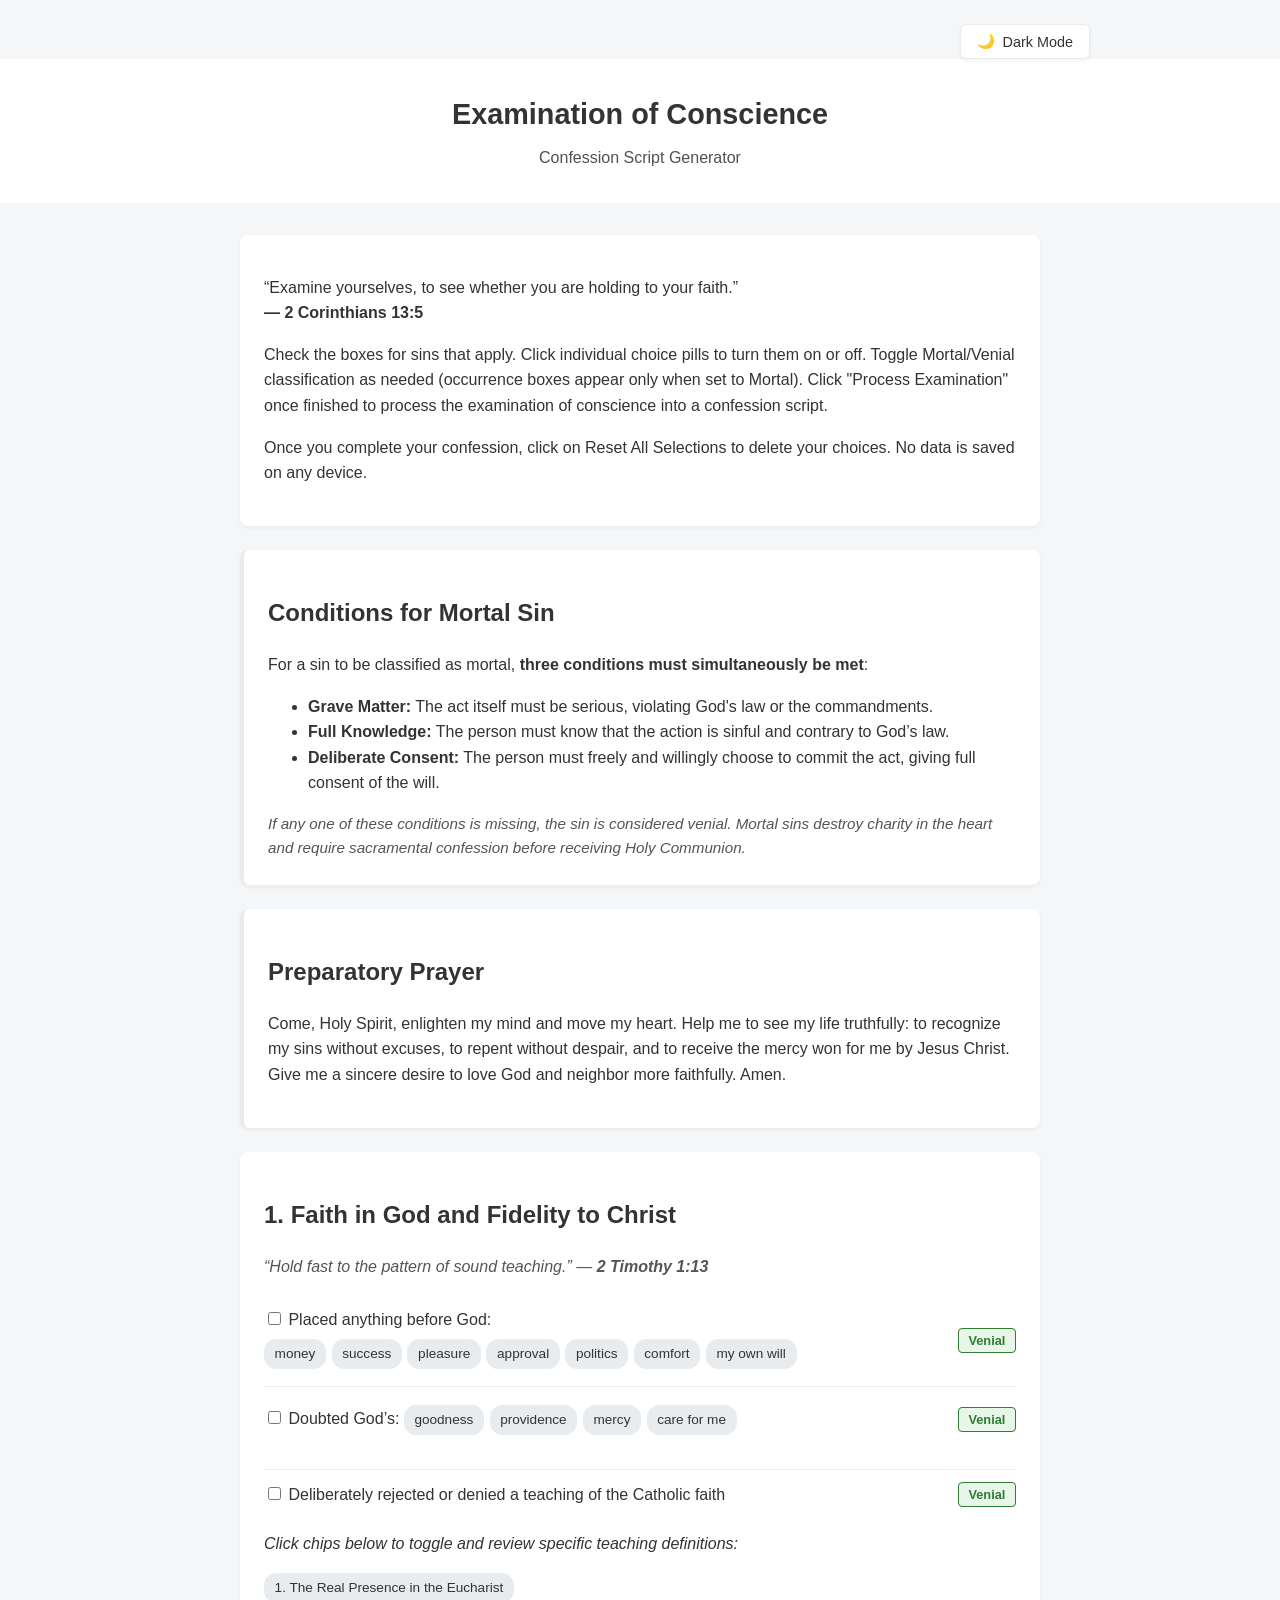
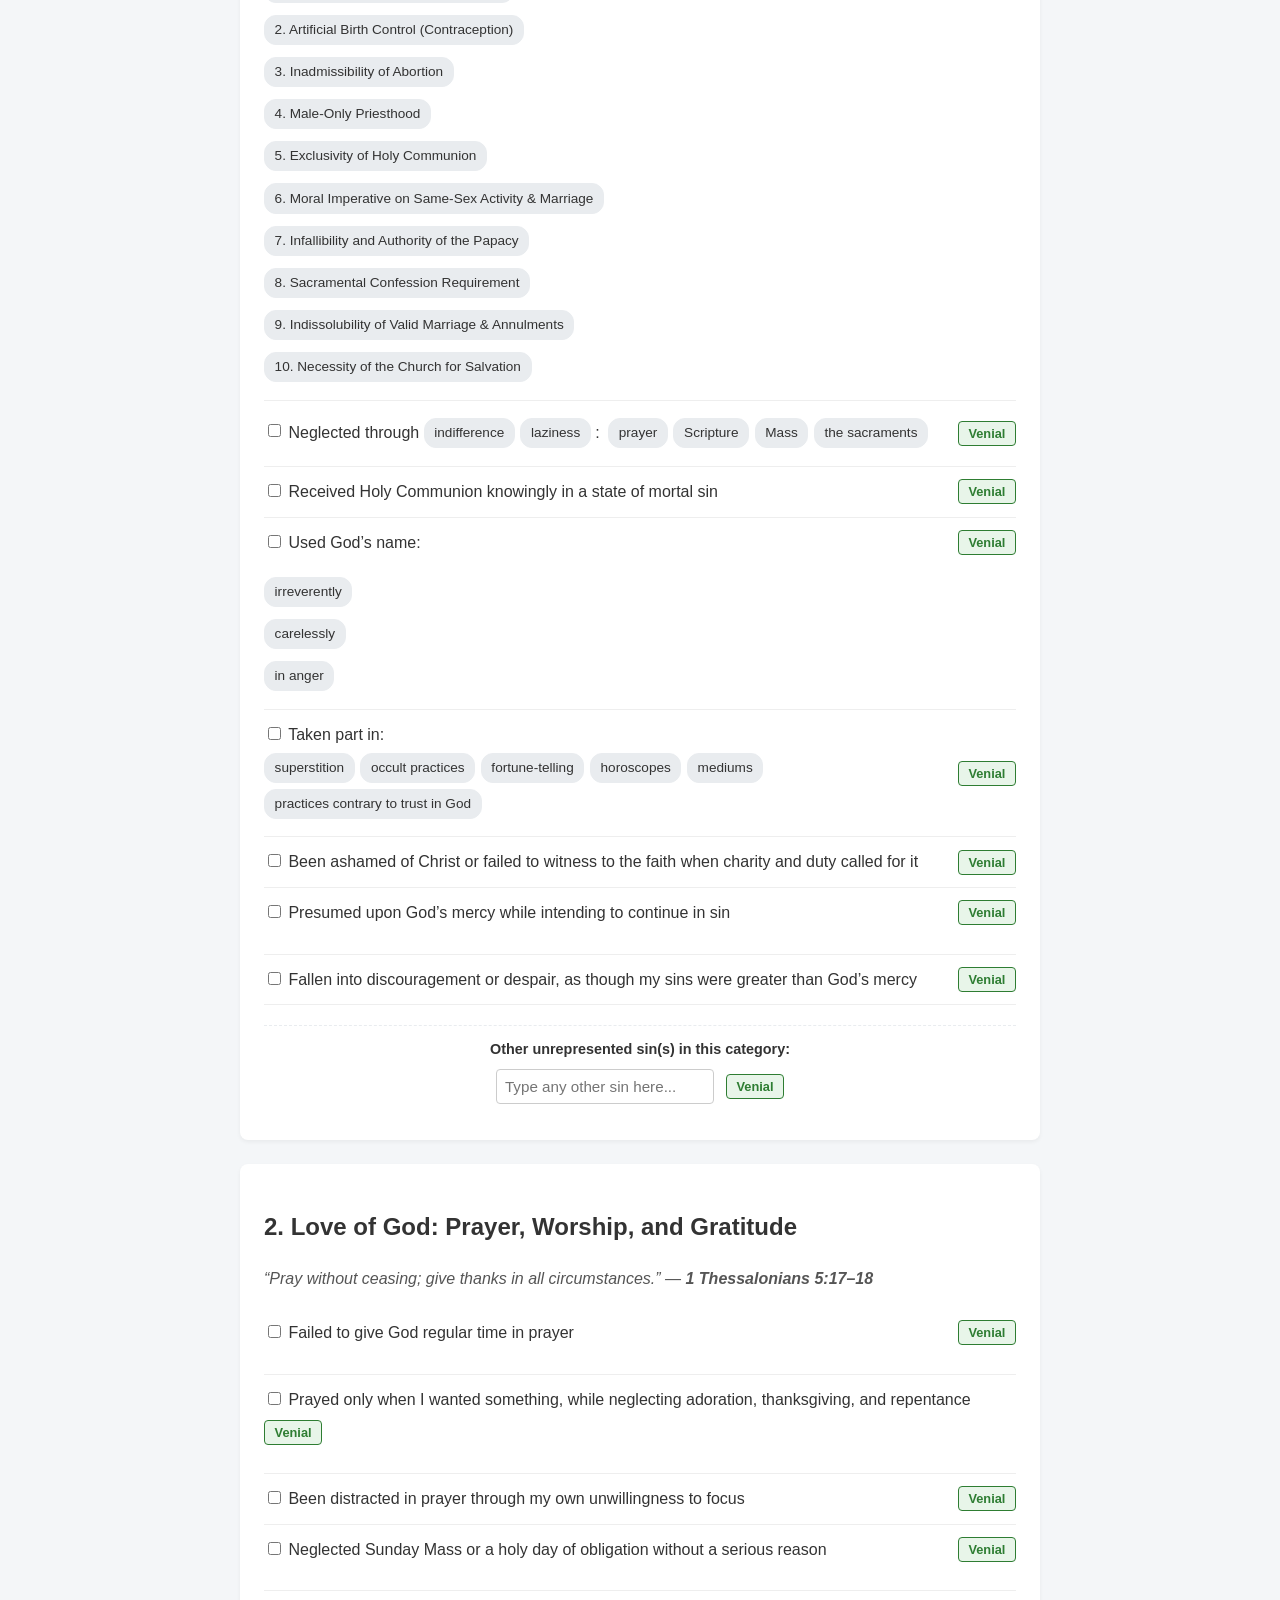
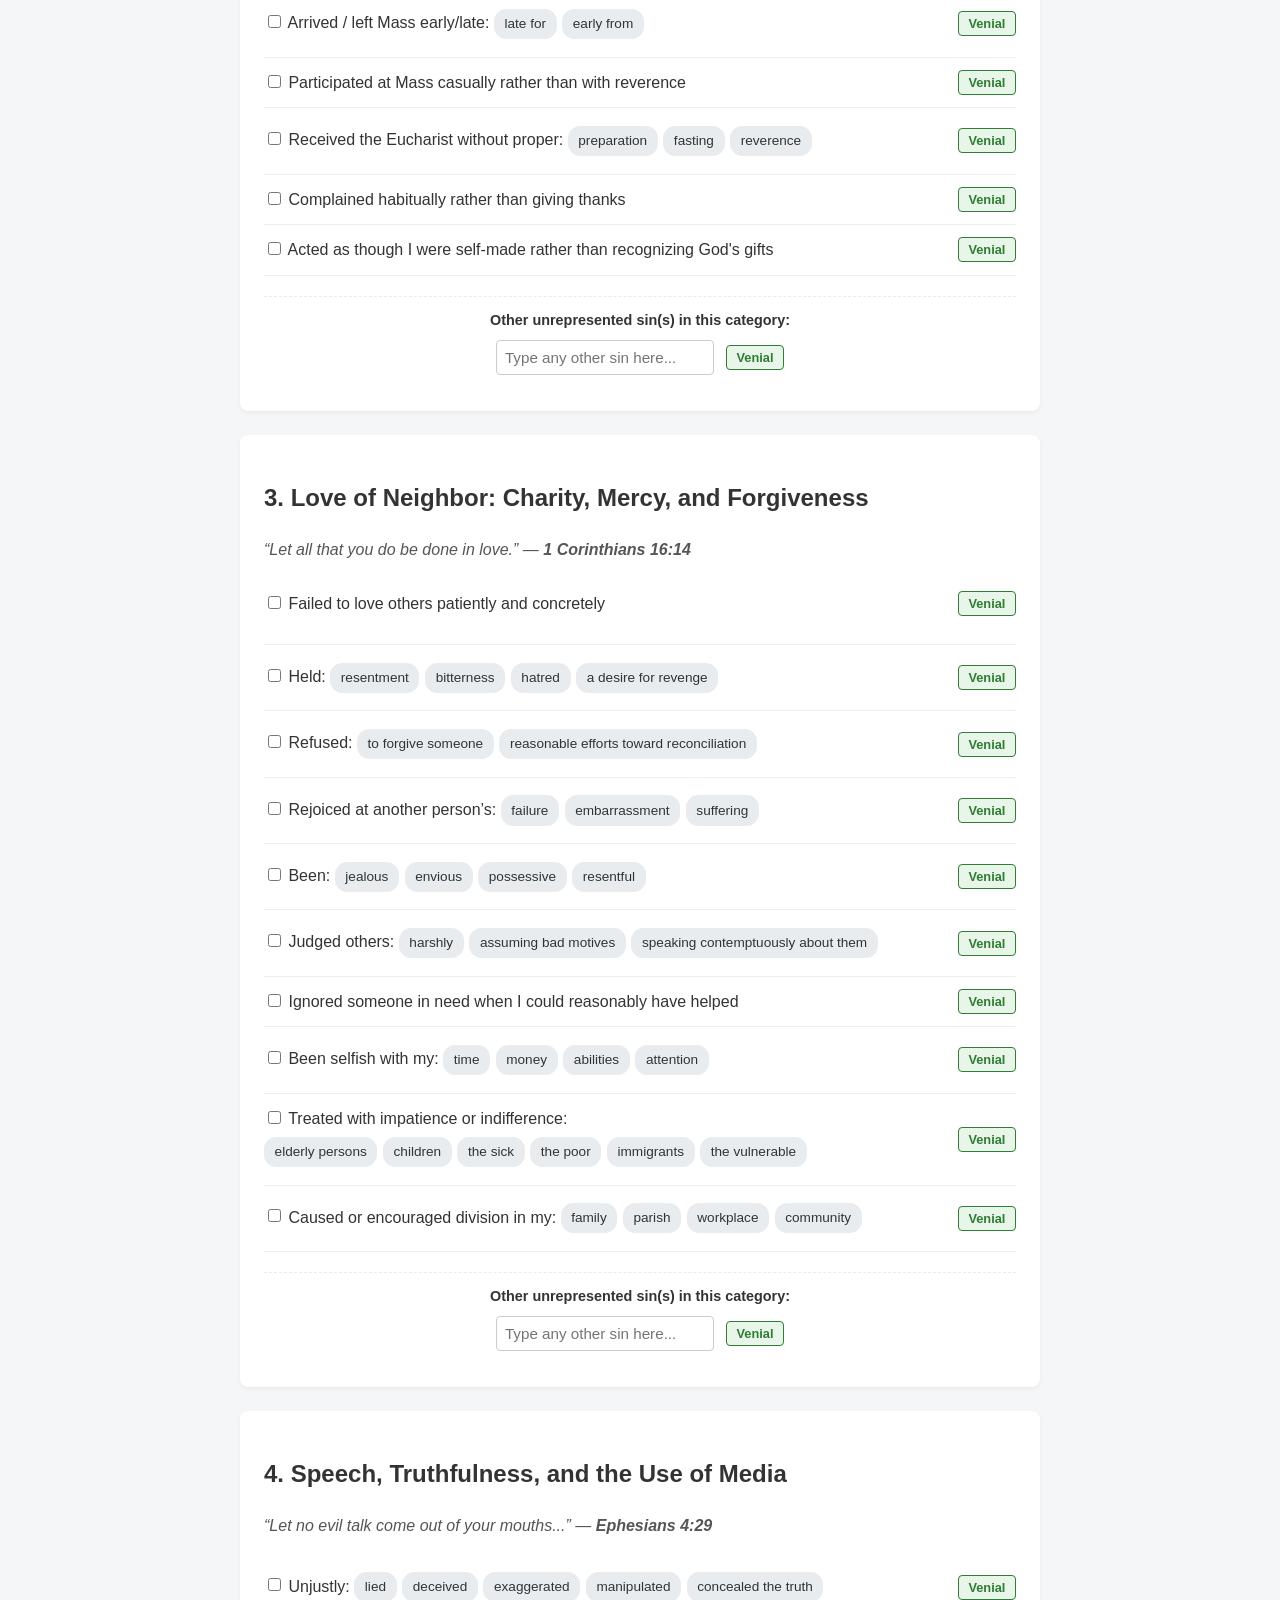
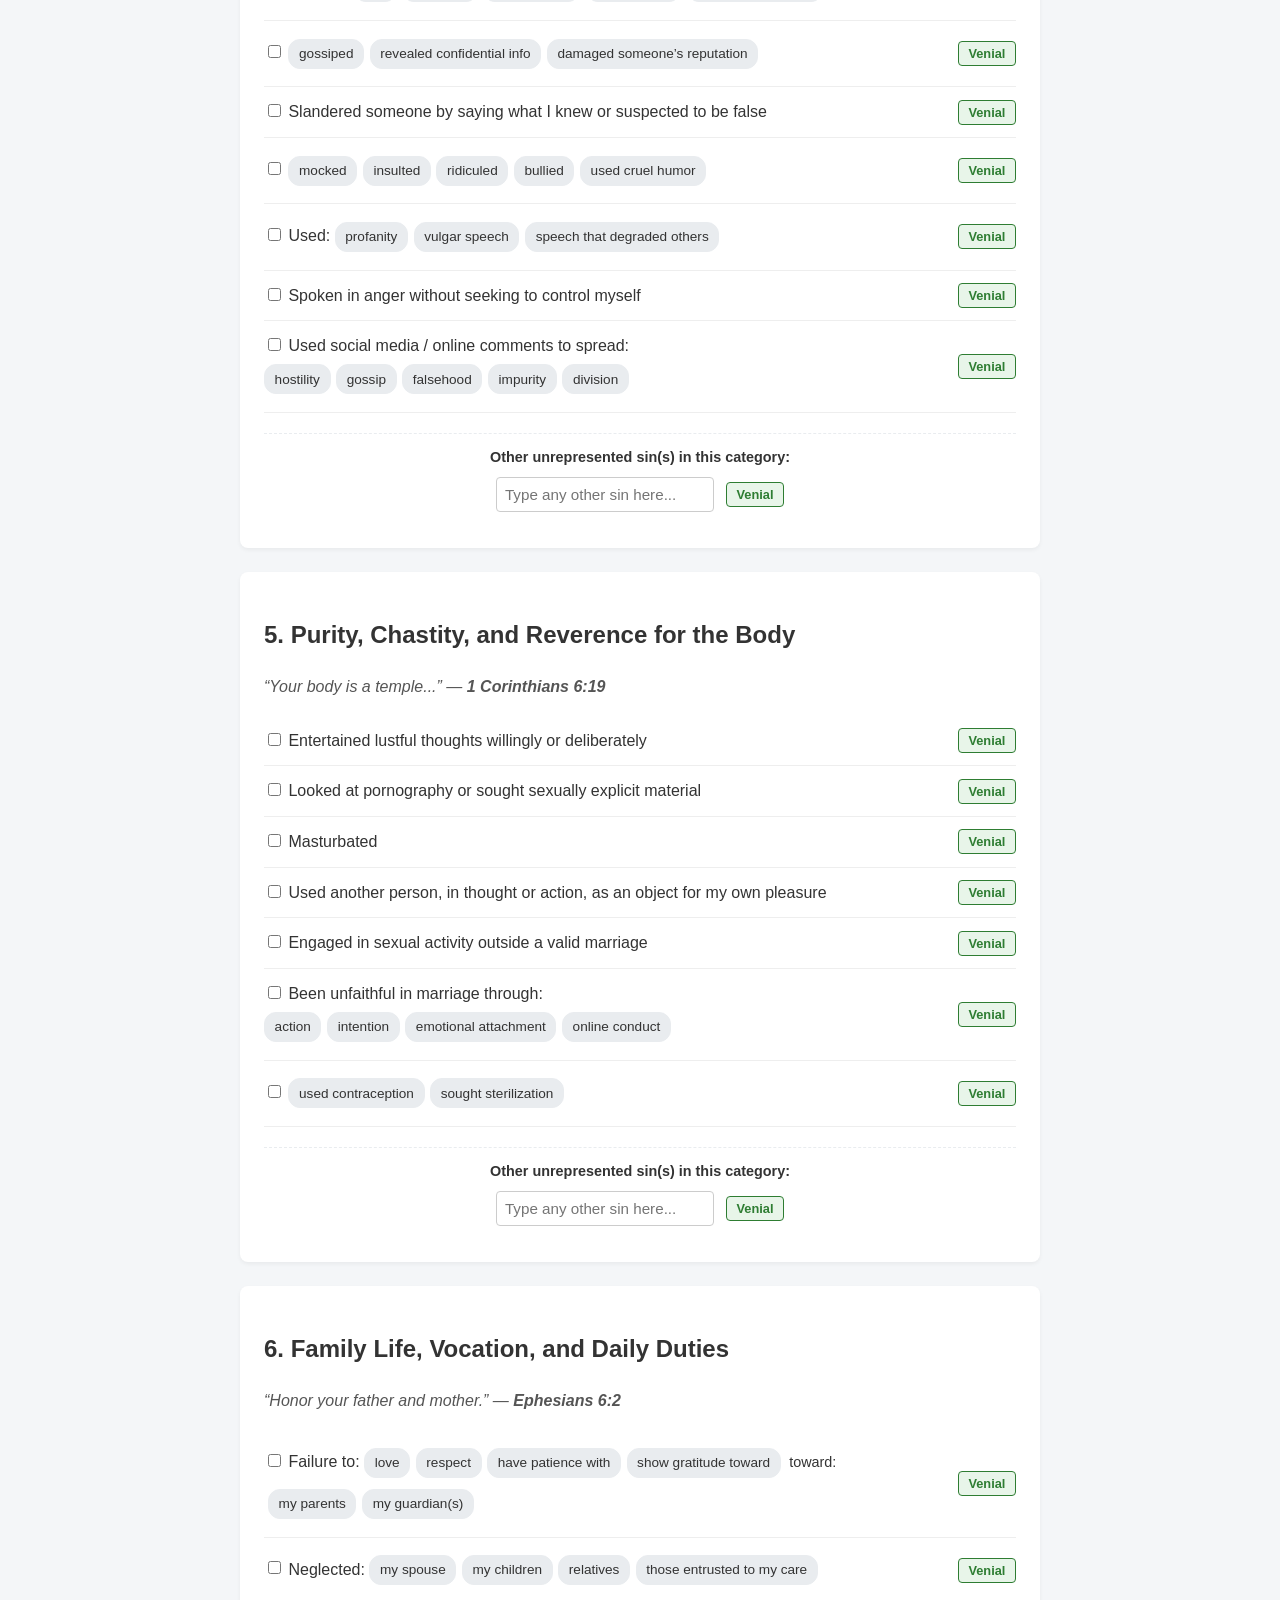
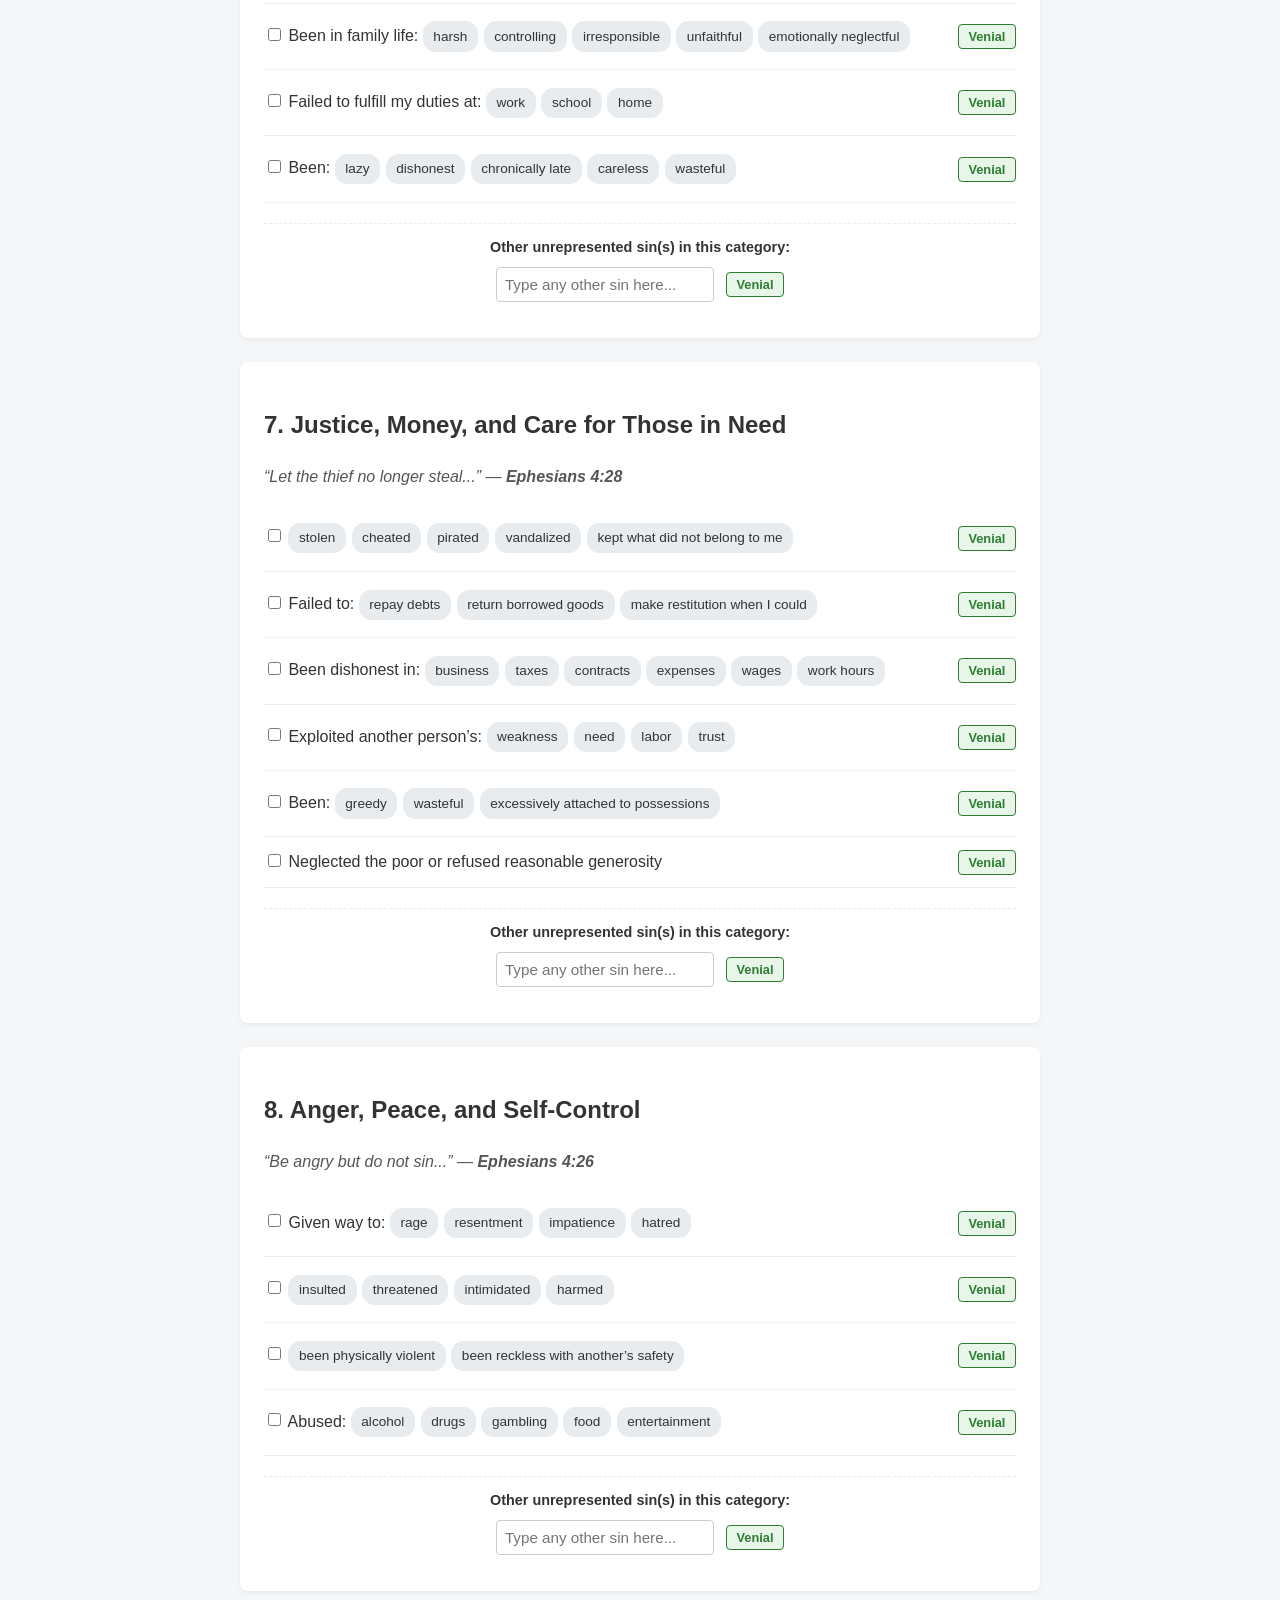
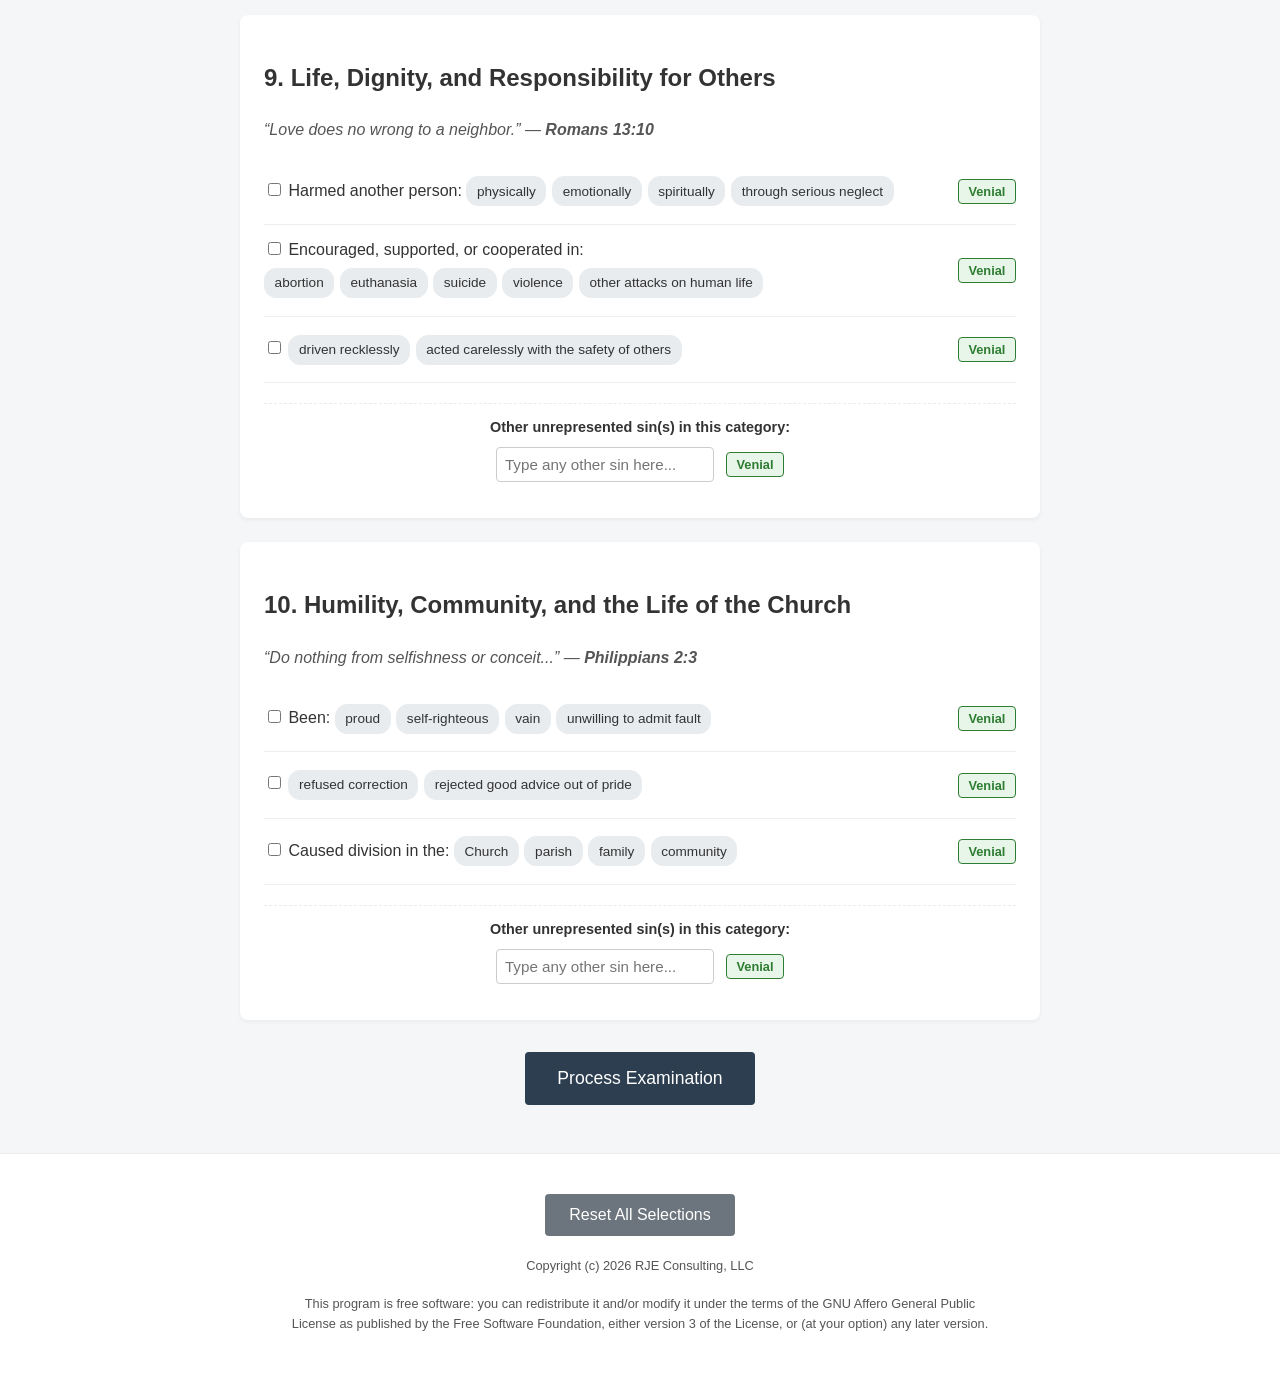
==== index.html @ 4420df76 "Add files via upload" ====
<!DOCTYPE html>
<html lang="en">
<head>
    <meta charset="UTF-8">
    <meta name="viewport" content="width=device-width, initial-scale=1.0">
    <title>Examination of Conscience & Confession Script</title>
    <link rel="stylesheet" href="styles.css">
    <link rel="manifest" href="manifest.json">
    <meta name="theme-color" content="#2c3e50">
    <link rel="apple-touch-icon" href="icon-192.png">
    <style>
        :root {
            --bg-color: #f4f6f8;
            --card-bg: #ffffff;
            --text-color: #333333;
            --text-muted: #555555;
            --border-color: #e9ecef;
            --accent-color: #2c3e50;
            --header-bg: #ffffff;
            --input-bg: #ffffff;
            --input-border: #ccc;
            --footer-bg: #f8f9fa;
            --chip-bg: #e9ecef;
            --chip-text: #333333;
            --chip-hover-bg: #dee2e6;
            --accordion-dark-bg: #1e2631; /* Lightened shade of gray for dark mode accordions */
            --accordion-dark-text: #cbd5e1; /* Lighter gray letters for dark mode accordions */
        }

        [data-theme="dark"] {
            --bg-color: #121820;
            --card-bg: #1e2631;
            --text-color: #e2e8f0;
            --text-muted: #94a3b8;
            --border-color: #2a3441;
            --accent-color: #3b82f6;
            --header-bg: #1e2631;
            --input-bg: #273140;
            --input-border: #475569;
            --footer-bg: #1e2631;
            --chip-bg: #2d3748;
            --chip-text: #cbd5e1;
            --chip-hover-bg: #374151;
            --accordion-dark-bg: #283342; /* Slightly brighter shade of gray in dark mode */
            --accordion-dark-text: #e2e8f0; /* Lighter gray letters */
        }

        body {
            background-color: var(--bg-color);
            color: var(--text-color);
            transition: background-color 0.3s ease, color 0.3s ease;
        }

        header, .intro-box, .prayer-box, .examination-section, #script-container, footer {
            background-color: var(--card-bg) !important;
            color: var(--text-color) !important;
            border-color: var(--border-color) !important;
            transition: background-color 0.3s ease, color 0.3s ease, border-color 0.3s ease;
        }

        /* Dark mode styling override for all accordion expand boxes */
        [data-theme="dark"] .teaching-expand-box {
            background-color: var(--accordion-dark-bg) !important;
            color: var(--accordion-dark-text) !important;
            border-color: var(--border-color);
        }

        /* Default styling for expand boxes in light mode */
        .teaching-expand-box {
            background-color: #f8f9fa;
            padding: 0.75rem;
            border-radius: 6px;
            border: 1px solid var(--border-color);
        }

        /* Choice Pills / Chips Theming */
        .choice-pill {
            background-color: var(--chip-bg) !important;
            color: var(--chip-text) !important;
            border: 1px solid var(--border-color);
            transition: background-color 0.2s ease, color 0.2s ease;
        }

        .choice-pill:hover {
            background-color: var(--chip-hover-bg) !important;
        }

        /* Top Bar Container for Header and Dark Mode Toggle */
        .top-bar {
            display: flex;
            justify-content: space-between;
            align-items: center;
            max-width: 900px;
            margin: 1.5rem auto 0 auto;
            padding: 0 1rem;
        }

        .theme-toggle-btn {
            background: var(--card-bg);
            border: 1px solid var(--border-color);
            color: var(--text-color);
            padding: 0.5rem 1rem;
            border-radius: 6px;
            cursor: pointer;
            font-size: 0.9rem;
            font-weight: 500;
            display: flex;
            align-items: center;
            gap: 0.5rem;
            box-shadow: 0 2px 4px rgba(0,0,0,0.05);
            transition: background-color 0.2s ease, border-color 0.2s ease;
        }

        .theme-toggle-btn:hover {
            opacity: 0.85;
        }

        /* CSS to stack the teaching pill wrappers vertically */
        .expanded-teachings-container .sub-choices {
            display: flex;
            flex-direction: column;
            gap: 0.75rem;
        }
        .teaching-pill-wrapper {
            display: block;
            width: 100%;
        }
        .pill-action-row {
            display: flex;
            flex-direction: column;
            align-items: flex-start;
            gap: 0.25rem;
        }
        /* Custom Free-Form Input Section Style */
        .custom-sin-group {
            margin-top: 1.25rem;
            padding-top: 0.75rem;
            border-top: 1px dashed var(--border-color);
            display: flex;
            flex-direction: column;
            gap: 0.5rem;
        }
        .custom-sin-group label {
            font-size: 0.9rem;
            font-weight: bold;
            color: var(--text-color);
        }
        .custom-sin-input-row {
            display: flex;
            align-items: center;
            gap: 0.75rem;
            flex-wrap: wrap;
        }
        .custom-sin-input, .occ-input {
            background-color: var(--input-bg);
            color: var(--text-color);
            border: 1px solid var(--input-border);
            flex: 1;
            min-width: 200px;
            padding: 0.5rem;
            border-radius: 4px;
            font-size: 0.95rem;
        }
        /* Footer styling for copyright text */
        footer {
            text-align: center;
            padding: 2.5rem 1rem;
            display: flex;
            flex-direction: column;
            align-items: center;
            gap: 1.25rem;
            background-color: var(--footer-bg);
            border-top: 1px solid var(--border-color);
            margin-top: 3rem;
        }
        .copyright-text {
            font-size: 0.8rem;
            color: var(--text-muted);
            margin: 0;
            max-width: 700px;
            line-height: 1.5;
            text-align: center;
            white-space: pre-line;
        }
        
        /* Overrides for text readability in dark mode */
        p, li, label, h1, h2, h3 {
            color: inherit;
        }
    </style>
</head>
<body>
    <div class="top-bar">
        <div></div>
        <button id="theme-toggle" class="theme-toggle-btn" aria-label="Toggle Dark Mode">
            <span id="theme-icon">🌙</span> <span id="theme-text">Dark Mode</span>
        </button>
    </div>

    <header>
        <h1>Examination of Conscience</h1>
        <p class="subtitle">Confession Script Generator</p>
    </header>

    <main>
        <section class="intro-box">
            <p>“Examine yourselves, to see whether you are holding to your faith.”<br><strong>— 2 Corinthians 13:5</strong></p>
            <p>Check the boxes for sins that apply. Click individual choice pills to turn them on or off. Toggle Mortal/Venial classification as needed (occurrence boxes appear only when set to Mortal). Click "Process Examination" once finished to process the examination of conscience into a confession script.</p>
            <p style="margin-top: 1rem;">Once you complete your confession, click on Reset All Selections to delete your choices. No data is saved on any device.</p>
        </section>

        <!-- Conditions for Mortal Sin Section -->
        <section class="prayer-box" style="border-left-color: #c62828;">
            <h2>Conditions for Mortal Sin</h2>
            <p>For a sin to be classified as mortal, <strong>three conditions must simultaneously be met</strong>:</p>
            <ul>
                <li><strong>Grave Matter:</strong> The act itself must be serious, violating God's law or the commandments.</li>
                <li><strong>Full Knowledge:</strong> The person must know that the action is sinful and contrary to God’s law.</li>
                <li><strong>Deliberate Consent:</strong> The person must freely and willingly choose to commit the act, giving full consent of the will.</li>
            </ul>
            <p style="margin-bottom: 0; font-size: 0.95rem; color: var(--text-muted);"><em>If any one of these conditions is missing, the sin is considered venial. Mortal sins destroy charity in the heart and require sacramental confession before receiving Holy Communion.</em></p>
        </section>

        <section class="prayer-box">
            <h2>Preparatory Prayer</h2>
            <p>Come, Holy Spirit, enlighten my mind and move my heart. Help me to see my life truthfully: to recognize my sins without excuses, to repent without despair, and to receive the mercy won for me by Jesus Christ. Give me a sincere desire to love God and neighbor more faithfully. Amen.</p>
        </section>

        <form id="confession-form">
            <!-- 1. Faith in God and Fidelity to Christ -->
            <article class="examination-section">
                <h2>1. Faith in God and Fidelity to Christ</h2>
                <p class="scripture"><em>“Hold fast to the pattern of sound teaching.”</em> — <strong>2 Timothy 1:13</strong></p>
                
                <div class="sin-item-row venial-item" data-default-type="venial">
                    <label><input type="checkbox" name="sin"> Placed anything before God: 
                        <span class="sub-choices" data-base="placed {choice} before God" data-venial-base="I placed {choice} before God">
                            <span class="choice-pill" data-value="money">money</span>
                            <span class="choice-pill" data-value="success">success</span>
                            <span class="choice-pill" data-value="pleasure">pleasure</span>
                            <span class="choice-pill" data-value="approval">approval</span>
                            <span class="choice-pill" data-value="politics">politics</span>
                            <span class="choice-pill" data-value="comfort">comfort</span>
                            <span class="choice-pill" data-value="my own will">my own will</span>
                        </span>
                    </label>
                    <button type="button" class="type-toggle-btn venial">Venial</button>
                    <div class="occ-container">Occasions: <input type="number" min="1" value="1" class="occ-input"></div>
                </div>

                <div class="sin-item-row venial-item expansive-row" data-default-type="venial">
                    <div class="main-question-block">
                        <label><input type="checkbox" name="sin"> Doubted God’s: 
                            <span class="sub-choices" data-base="doubted God’s {choice}" data-venial-base="I doubted God's {choice}">
                                <span class="choice-pill" data-value="goodness">goodness</span>
                                <span class="choice-pill" data-value="providence">providence</span>
                                <span class="choice-pill" data-value="mercy">mercy</span>
                                <span class="choice-pill" data-value="care for me">care for me</span>
                            </span>
                        </label>
                    </div>
                    <button type="button" class="type-toggle-btn venial">Venial</button>
                    <div class="occ-container">Occasions: <input type="number" min="1" value="1" class="occ-input"></div>
                    
                    <div class="expanded-teachings-container" style="margin-top: 0.5rem; width: 100%;">
                        <div class="teaching-pill-wrapper" id="doubt-accordion">
                            <div class="teaching-expand-box" style="display: none; margin-top: 0.25rem;">
                                <p style="margin: 0; font-size: 0.9rem; line-height: 1.5;">
                                    When persistent doubt takes root regarding God's fundamental goodness, providence, mercy, and care, it triggers profound spiritual, emotional, and relational shifts. Individuals often experience spiritual isolation as hesitation replaces intimacy in prayer, while a loss of trust in divine provision forces an exhausting reliance on self-control, leading to chronic stress and burnout. Furthermore, doubting God's care during hardships can transform pain into bitterness and resentment, just as questioning His mercy traps people in cycles of shame and despair by stripping away hope and resilience. Ultimately, while wrestling with these questions is a deeply human experience, letting skepticism sever one's relationship with the divine dampens emotional well-being and distorts one's perspective on life's challenges.
                                </p>
                            </div>
                        </div>
                    </div>
                </div>

                <!-- Expanded Teaching Section for Catholic Faith Denials -->
                <div class="sin-item-row venial-item expansive-row" data-default-type="venial">
                    <div class="main-question-block">
                        <label><input type="checkbox" name="sin" data-statement="deliberately rejected or denied a teaching of the Catholic faith" data-venial-statement="I deliberately rejected or denied a teaching of the Catholic faith"> Deliberately rejected or denied a teaching of the Catholic faith</label>
                    </div>
                    <button type="button" class="type-toggle-btn venial">Venial</button>
                    <div class="occ-container">Occasions: <input type="number" min="1" value="1" class="occ-input"></div>
                    
                    <div class="expanded-teachings-container">
                        <p class="expand-prompt-text"><em>Click chips below to toggle and review specific teaching definitions:</em></p>
                        <div class="sub-choices" data-base="deliberately rejected or denied the teaching regarding {choice}" data-venial-base="I deliberately rejected or denied the teaching regarding {choice}">
                            
                            <div class="teaching-pill-wrapper">
                                <div class="pill-action-row">
                                    <span class="choice-pill" data-value="the Real Presence in the Eucharist">1. The Real Presence in the Eucharist</span>
                                </div>
                                <div class="teaching-expand-box">
                                    <p><strong>The Teaching:</strong> The bread and wine consecrated at Mass truly and substantially become the actual Body, Blood, Soul, and Divinity of Jesus Christ (Transubstantiation), rather than remaining merely symbolic representations.</p>
                                </div>
                            </div>

                            <div class="teaching-pill-wrapper">
                                <div class="pill-action-row">
                                    <span class="choice-pill" data-value="artificial birth control">2. Artificial Birth Control (Contraception)</span>
                                </div>
                                <div class="teaching-expand-box">
                                    <p><strong>The Teaching:</strong> As affirmed in <em>Humanae Vitae</em>, every marital act must remain open to the transmission of life, and the intentional use of artificial contraceptives is intrinsically disordered.</p>
                                </div>
                            </div>

                            <div class="teaching-pill-wrapper">
                                <div class="pill-action-row">
                                    <span class="choice-pill" data-value="the moral inadmissibility of abortion">3. Inadmissibility of Abortion</span>
                                </div>
                                <div class="teaching-expand-box">
                                    <p><strong>The Teaching:</strong> Human life must be respected and protected absolutely from the moment of conception. Direct abortion is a grave moral evil, and formal cooperation incurs automatic excommunication.</p>
                                </div>
                            </div>

                            <div class="teaching-pill-wrapper">
                                <div class="pill-action-row">
                                    <span class="choice-pill" data-value="the male-only priesthood">4. Male-Only Priesthood</span>
                                </div>
                                <div class="teaching-expand-box">
                                    <p><strong>The Teaching:</strong> By divine constitution, the sacrament of Holy Orders can only be validly conferred upon baptized males, as affirmed definitively by Pope John Paul II in <em>Ordinatio Sacerdotalis</em>.</p>
                                </div>
                            </div>

                            <div class="teaching-pill-wrapper">
                                <div class="pill-action-row">
                                    <span class="choice-pill" data-value="the exclusivity of Holy Communion">5. Exclusivity of Holy Communion</span>
                                </div>
                                <div class="teaching-expand-box">
                                    <p><strong>The Teaching:</strong> Receiving the Eucharist is a sign of full communion in faith, morals, and church discipline. Therefore, non-Catholics, Catholics in irregular unions, and those conscious of unconfessed mortal sin may not receive.</p>
                                </div>
                            </div>

                            <div class="teaching-pill-wrapper">
                                <div class="pill-action-row">
                                    <span class="choice-pill" data-value="teachings on same-sex sexual activity and marriage">6. Moral Imperative on Same-Sex Activity & Marriage</span>
                                </div>
                                <div class="teaching-expand-box">
                                    <p><strong>The Teaching:</strong> Homosexual inclinations are not inherently sinful, but homosexual acts are intrinsically disordered, and marriage can only be validly contracted between one man and one woman.</p>
                                </div>
                            </div>

                            <div class="teaching-pill-wrapper">
                                <div class="pill-action-row">
                                    <span class="choice-pill" data-value="papal infallibility and authority">7. Infallibility and Authority of the Papacy</span>
                                </div>
                                <div class="teaching-expand-box">
                                    <p><strong>The Teaching:</strong> The Pope, when speaking <em>ex cathedra</em> on matters of faith and morals, possesses the charism of infallibility, and Catholics owe religious submission of intellect and will to the ordinary magisterium.</p>
                                </div>
                            </div>

                            <div class="teaching-pill-wrapper">
                                <div class="pill-action-row">
                                    <span class="choice-pill" data-value="the requirement of sacramental confession">8. Sacramental Confession Requirement</span>
                                </div>
                                <div class="teaching-expand-box">
                                    <p><strong>The Teaching:</strong> Mortal sins must be confessed to a priest in the Sacrament of Reconciliation before receiving the Eucharist, as Christ gave the Apostles the specific authority to forgive and retain sins.</p>
                                </div>
                            </div>

                            <div class="teaching-pill-wrapper">
                                <div class="pill-action-row">
                                    <span class="choice-pill" data-value="the indissolubility of valid marriage">9. Indissolubility of Valid Marriage & Annulments</span>
                                </div>
                                <div class="teaching-expand-box">
                                    <p><strong>The Teaching:</strong> A valid, consummated sacramental marriage cannot be dissolved by any human power or for any reason other than death. Divorce separates civil status, but does not end the spiritual bond.</p>
                                </div>
                            </div>

                            <div class="teaching-pill-wrapper">
                                <div class="pill-action-row">
                                    <span class="choice-pill" data-value="the necessity of the Church for salvation">10. Necessity of the Church for Salvation</span>
                                </div>
                                <div class="teaching-expand-box">
                                    <p><strong>The Teaching:</strong> While God can save those outside visible boundaries through invincible ignorance, the Catholic Church is the ordinary instrument of salvation established by Christ ("Outside the Church there is no salvation").</p>
                                </div>
                            </div>

                        </div>
                    </div>
                </div>

                <div class="sin-item-row venial-item" data-default-type="venial" id="neglected-row">
                    <label><input type="checkbox" name="sin" id="neglected-checkbox"> Neglected through 
                        <span class="sub-choices" id="neglected-choices">
                            <span class="choice-pill neglected-pill" data-value="indifference">indifference</span>
                            <span class="choice-pill neglected-pill" data-value="laziness">laziness</span>
                        </span>
                        <span>:</span>
                        <span class="sub-choices" id="neglected-targets-choices" style="margin-left: 0.25rem;">
                            <span class="choice-pill" data-value="prayer">prayer</span>
                            <span class="choice-pill" data-value="Scripture">Scripture</span>
                            <span class="choice-pill" data-value="Mass">Mass</span>
                            <span class="choice-pill" data-value="the sacraments">the sacraments</span>
                        </span>
                    </label>
                    <button type="button" class="type-toggle-btn venial">Venial</button>
                    <div class="occ-container">Occasions: <input type="number" min="1" value="1" class="occ-input"></div>
                </div>

                <div class="sin-item-row venial-item" data-default-type="venial">
                    <label><input type="checkbox" name="sin" data-statement="received Holy Communion knowingly in a state of mortal sin" data-venial-statement="I received Holy Communion knowingly in a state of mortal sin"> Received Holy Communion knowingly in a state of mortal sin</label>
                    <button type="button" class="type-toggle-btn venial">Venial</button>
                    <div class="occ-container">Occasions: <input type="number" min="1" value="1" class="occ-input"></div>
                </div>

                <div class="sin-item-row venial-item expansive-row" data-default-type="venial">
                    <div class="main-question-block">
                        <label><input type="checkbox" name="sin"> Used God’s name:</label>
                    </div>
                    <button type="button" class="type-toggle-btn venial">Venial</button>
                    <div class="occ-container">Occasions: <input type="number" min="1" value="1" class="occ-input"></div>
                    
                    <div class="expanded-teachings-container" style="margin-top: 0.5rem; width: 100%;">
                        <div class="sub-choices" data-base="used God’s name {choice}" data-venial-base="I used God's name {choice}" style="display: flex; flex-direction: column; gap: 0.75rem;">
                            
                            <!-- Irreverently Chip & Accordion -->
                            <div class="teaching-pill-wrapper">
                                <div class="pill-action-row">
                                    <span class="choice-pill" data-value="irreverently">irreverently</span>
                                </div>
                                <div class="teaching-expand-box" style="display: none; margin-top: 0.25rem;">
                                    <p style="margin: 0; font-size: 0.9rem; line-height: 1.5;">
                                        <strong>Speech Shapes the Inner Heart:</strong> Human words are not neutral; they shape how we think and feel. When we use God’s name carelessly, it breeds a subtle irreverence within our own souls. It dulls our sense of awe and reverence, making it easier to view God not as a living, holy Creator with whom we are in relationship, but as an abstract concept or a convenient exclamation point. Conversely, guarding our speech helps cultivate an inner posture of respect and humility.
                                    </p>
                                </div>
                            </div>

                            <!-- Carelessly Chip & Accordion -->
                            <div class="teaching-pill-wrapper">
                                <div class="pill-action-row">
                                    <span class="choice-pill" data-value="carelessly">carelessly</span>
                                </div>
                                <div class="teaching-expand-box" style="display: none; margin-top: 0.25rem;">
                                    <p style="margin: 0; font-size: 0.9rem; line-height: 1.5;">
                                        <strong>It Contradicts the Reality of Who God Is:</strong> God is the source of all life, goodness, truth, and holiness. To invoke His name carelessly—such as shouting it out of temper, impatience, or vulgarity—links the holy name of God with human anger, profanity, or emptiness. It is a misalignment of reality: using the name of the One who brings order and peace to express chaos, malice, or thoughtlessness.
                                    </p>
                                </div>
                            </div>

                            <!-- In Anger Chip & Accordion -->
                            <div class="teaching-pill-wrapper">
                                <div class="pill-action-row">
                                    <span class="choice-pill" data-value="in anger">in anger</span>
                                </div>
                                <div class="teaching-expand-box" style="display: none; margin-top: 0.25rem;">
                                    <p style="margin: 0; font-size: 0.9rem; line-height: 1.5;">
                                        <strong>Names Carry Identity, Dignity, and Presence:</strong> In ancient and biblical contexts, a person’s name was not just a label; it represented their entire identity, character, reputation, and presence. To use someone’s name is to invoke them. When you use God’s name, you are invoking the Creator of the universe. Treating that name as a casual filler word, a swear word, or an exclamation of frustration strips the ultimate Reality of His dignity and treats the sacred as common.
                                    </p>
                                </div>
                            </div>

                        </div>
                    </div>
                </div>

                <div class="sin-item-row venial-item" data-default-type="venial">
                    <label><input type="checkbox" name="sin"> Taken part in: 
                        <span class="sub-choices" data-base="taken part in {choice}" data-venial-base="I took part in {choice}">
                            <span class="choice-pill" data-value="superstition">superstition</span>
                            <span class="choice-pill" data-value="occult practices">occult practices</span>
                            <span class="choice-pill" data-value="fortune-telling">fortune-telling</span>
                            <span class="choice-pill" data-value="horoscopes">horoscopes</span>
                            <span class="choice-pill" data-value="mediums">mediums</span>
                            <span class="choice-pill" data-value="practices contrary to trust in God">practices contrary to trust in God</span>
                        </span>
                    </label>
                    <button type="button" class="type-toggle-btn venial">Venial</button>
                    <div class="occ-container">Occasions: <input type="number" min="1" value="1" class="occ-input"></div>
                </div>

                <div class="sin-item-row venial-item" data-default-type="venial">
                    <label><input type="checkbox" name="sin" data-statement="been ashamed of Christ or failed to witness to the faith when charity and duty called for it" data-venial-statement="I was ashamed of Christ or failed to witness to the faith when charity and duty called for it"> Been ashamed of Christ or failed to witness to the faith when charity and duty called for it</label>
                    <button type="button" class="type-toggle-btn venial">Venial</button>
                    <div class="occ-container">Occasions: <input type="number" min="1" value="1" class="occ-input"></div>
                </div>
                
                <div class="sin-item-row venial-item expansive-row" data-default-type="venial">
                    <div class="main-question-block">
                        <label><input type="checkbox" name="sin" data-statement="presumed upon God’s mercy while intending to continue in sin" data-venial-statement="I presumed upon God's mercy while intending to continue in sin"> Presumed upon God’s mercy while intending to continue in sin</label>
                    </div>
                    <button type="button" class="type-toggle-btn venial">Venial</button>
                    <div class="occ-container">Occasions: <input type="number" min="1" value="1" class="occ-input"></div>
                    
                    <div class="expanded-teachings-container" style="margin-top: 0.5rem; width: 100%;">
                        <div class="teaching-pill-wrapper" id="presumption-accordion">
                            <div class="teaching-expand-box" style="display: none; margin-top: 0.25rem;">
                                <p style="margin: 0; font-size: 0.9rem; line-height: 1.5; margin-bottom: 0.75rem;">
                                    <strong>God has promised forgiveness to the penitent, but He has not promised tomorrow to the procrastinator.</strong>
                                </p>
                                <p style="margin: 0; font-size: 0.9rem; line-height: 1.5; margin-bottom: 0.75rem;">
                                    St. Francis de Sales warns against the grave danger of presumption—the act of relying on God's mercy while deliberately intending to continue in sin. This mindset fundamentally distorts the divine nature by separating God’s mercy from His justice, treating His infinite patience as a license for disobedience. Rather than recognizing divine generosity as an invitation to conversion, the presumptuous soul attempts to manipulate God's goodness, mocking His patience and inviting spiritual hardening.
                                </p>
                                <p style="margin: 0; font-size: 0.9rem; line-height: 1.5;">
                                    Persisting in this illusion inflicts profound damage on the interior life, leading to spiritual blindness, a hardened conscience, and the arrogant belief that one can control the hour of their own repentance. Ultimately, this gamble with eternal salvation risks final impenitence. True Christian confidence contrasts sharply with this attitude: whereas presumption uses God's goodness as an excuse for license, true hope inspires the sinner to abandon wrongdoing and genuinely seek holiness through daily conversion.
                                </p>
                            </div>
                        </div>
                    </div>
                </div>

                <div class="sin-item-row venial-item" data-default-type="venial">
                    <label><input type="checkbox" name="sin" data-statement="fallen into discouragement or despair, as though my sins were greater than God’s mercy" data-venial-statement="I fell into discouragement or despair, as though my sins were greater than God's mercy"> Fallen into discouragement or despair, as though my sins were greater than God’s mercy</label>
                    <button type="button" class="type-toggle-btn venial">Venial</button>
                    <div class="occ-container">Occasions: <input type="number" min="1" value="1" class="occ-input"></div>
                </div>

                <!-- Free-Form Custom Sin Field for Section 1 -->
                <div class="custom-sin-group sin-item-row venial-item" id="custom-row-1" data-default-type="venial">
                    <label for="custom-sin-1">Other unrepresented sin(s) in this category:</label>
                    <div class="custom-sin-input-row">
                        <input type="text" id="custom-sin-1" class="custom-sin-input" placeholder="Type any other sin here...">
                        <button type="button" class="type-toggle-btn venial">Venial</button>
                        <div class="occ-container">Occasions: <input type="number" min="1" value="1" class="occ-input custom-occ-input"></div>
                    </div>
                </div>
            </article>

            <!-- 2. Love of God: Prayer, Worship, and Gratitude -->
            <article class="examination-section">
                <h2>2. Love of God: Prayer, Worship, and Gratitude</h2>
                <p class="scripture"><em>“Pray without ceasing; give thanks in all circumstances.”</em> — <strong>1 Thessalonians 5:17–18</strong></p>
                
                <div class="sin-item-row venial-item expansive-row" data-default-type="venial">
                    <div class="main-question-block">
                        <label><input type="checkbox" name="sin" data-statement="failed to give God regular time in prayer" data-venial-statement="I failed to give God regular time in prayer"> Failed to give God regular time in prayer</label>
                    </div>
                    <button type="button" class="type-toggle-btn venial">Venial</button>
                    <div class="occ-container">Occasions: <input type="number" min="1" value="1" class="occ-input"></div>
                    
                    <div class="expanded-teachings-container" style="margin-top: 0.5rem; width: 100%;">
                        <div class="teaching-pill-wrapper" id="prayer-time-accordion">
                            <div class="teaching-expand-box" style="display: none; margin-top: 0.25rem;">
                                <p style="margin: 0; font-size: 0.9rem; line-height: 1.5; margin-bottom: 0.75rem;">
                                    <strong>Relationships Require Communication to Survive:</strong> At its core, religion is not merely a set of rules; it is a relationship with the living God. No human relationship—whether a marriage, a close friendship, or a family bond—can survive, let alone flourish, without regular, intentional communication. If you went weeks or months without speaking to your spouse or a close friend, the relationship would grow cold, distant, and eventually wither. Daily prayer keeps the lines of communication open, turning your heart toward God so that the relationship stays vibrant rather than theoretical.
                                </p>
                                <p style="margin: 0; font-size: 0.9rem; line-height: 1.5;">
                                    <strong>Prayer Realigns the Human Will:</strong> As discussed earlier, putting our own will ahead of God’s is the root of moral failure and selfishness. Human nature naturally drifts toward self-preservation, comfort, and control. Daily prayer acts as a spiritual anchor or a compass recalibration. Taking time each day to step back, acknowledge God’s sovereignty, and listen to His voice helps quiet the noise of ego and temptation, making it easier to choose love, patience, and goodness when daily pressures mount.
                                </p>
                            </div>
                        </div>
                    </div>
                </div>

                <div class="sin-item-row venial-item expansive-row" data-default-type="venial">
                    <div class="main-question-block">
                        <label><input type="checkbox" name="sin" data-statement="prayed only when I wanted something, while neglecting adoration, thanksgiving, and repentance" data-venial-statement="I prayed only when I wanted something, while neglecting adoration, thanksgiving, and repentance"> Prayed only when I wanted something, while neglecting adoration, thanksgiving, and repentance</label>
                    </div>
                    <button type="button" class="type-toggle-btn venial">Venial</button>
                    <div class="occ-container">Occasions: <input type="number" min="1" value="1" class="occ-input"></div>
                    
                    <div class="expanded-teachings-container" style="margin-top: 0.5rem; width: 100%;">
                        <div class="teaching-pill-wrapper" id="prayed-only-accordion">
                            <div class="teaching-expand-box" style="display: none; margin-top: 0.25rem;">
                                <p style="margin: 0; font-size: 0.9rem; line-height: 1.5; margin-bottom: 0.75rem;">
                                    <strong>Treating God purely as a cosmic problem-solver distorts the nature of Love</strong>
                                </p>
                                <p style="margin: 0; font-size: 0.9rem; line-height: 1.5;">
                                    In any healthy human relationship—such as a marriage or a deep friendship—if one person only spoke to the other to demand help or ask for favors, while never expressing appreciation, affection, or acknowledging their own faults when they hurt the other person, the relationship would feel hollow and exploitative. Love requires mutuality, presence, and appreciation for the person themselves, not just what they can do for us.
                                </p>
                            </div>
                        </div>
                    </div>
                </div>

                <div class="sin-item-row venial-item" data-default-type="venial">
                    <label><input type="checkbox" name="sin" data-statement="been distracted in prayer through my own unwillingness to focus" data-venial-statement="I was distracted in prayer through my own unwillingness to focus"> Been distracted in prayer through my own unwillingness to focus</label>
                    <button type="button" class="type-toggle-btn venial">Venial</button>
                    <div class="occ-container">Occasions: <input type="number" min="1" value="1" class="occ-input"></div>
                </div>
                
                <div class="sin-item-row venial-item expansive-row" data-default-type="venial">
                    <div class="main-question-block">
                        <label><input type="checkbox" name="sin" data-statement="neglected Sunday Mass or a holy day of obligation without a serious reason" data-venial-statement="I neglected Sunday Mass or a holy day of obligation without a serious reason"> Neglected Sunday Mass or a holy day of obligation without a serious reason</label>
                    </div>
                    <button type="button" class="type-toggle-btn venial">Venial</button>
                    <div class="occ-container">Occasions: <input type="number" min="1" value="1" class="occ-input"></div>
                    
                    <div class="expanded-teachings-container" style="margin-top: 0.5rem; width: 100%;">
                        <div class="teaching-pill-wrapper" id="mass-obligation-accordion">
                            <div class="teaching-expand-box" style="display: none; margin-top: 0.25rem;">
                                <p style="margin: 0; font-size: 0.9rem; line-height: 1.5; margin-bottom: 0.75rem;">
                                    St. Francis de Sales views the Holy Sacrifice of the Mass not as a burdensome chore, but as the "sun of all spiritual exercises" and the very heart of devotion where God pours out His divine charity. Because he considers the liturgy the supreme source of spiritual strength and unmatched communal worship, voluntarily skipping it out of laziness cuts a soul off from vital grace, leading to spiritual self-destruction.
                                </p>
                                <p style="margin: 0; font-size: 0.9rem; line-height: 1.5;">
                                    Furthermore, he teaches that a generous heart striving for holiness cannot take delight in displeasing God, meaning that missing Mass deliberately reveals a lukewarm preference for worldly comforts over the Creator. Ultimately, treating the obligation carelessly wounds divine love, whereas embracing the Church's public service provides far greater spiritual comfort and benefit than private devotions alone.
                                </p>
                            </div>
                        </div>
                    </div>
                </div>

                <div class="sin-item-row venial-item" data-default-type="venial">
                    <label><input type="checkbox" name="sin"> Arrived / left Mass early/late: 
                        <span class="sub-choices" data-base="arrived {choice} Mass or left early through my own fault" data-venial-base="I arrived {choice} Mass or left early through my own fault">
                            <span class="choice-pill" data-value="late for">late for</span>
                            <span class="choice-pill" data-value="early from">early from</span>
                        </span>
                    </label>
                    <button type="button" class="type-toggle-btn venial">Venial</button>
                    <div class="occ-container">Occasions: <input type="number" min="1" value="1" class="occ-input"></div>
                </div>
                <div class="sin-item-row venial-item" data-default-type="venial">
                    <label><input type="checkbox" name="sin" data-statement="participated at Mass casually rather than with reverence" data-venial-statement="I participated at Mass casually rather than with reverence"> Participated at Mass casually rather than with reverence</label>
                    <button type="button" class="type-toggle-btn venial">Venial</button>
                    <div class="occ-container">Occasions: <input type="number" min="1" value="1" class="occ-input"></div>
                </div>
                <div class="sin-item-row venial-item" data-default-type="venial">
                    <label><input type="checkbox" name="sin"> Received the Eucharist without proper: 
                        <span class="sub-choices" data-base="received the Eucharist without proper {choice}" data-venial-base="I received the Eucharist without proper {choice}">
                            <span class="choice-pill" data-value="preparation">preparation</span>
                            <span class="choice-pill" data-value="fasting">fasting</span>
                            <span class="choice-pill" data-value="reverence">reverence</span>
                        </span>
                    </label>
                    <button type="button" class="type-toggle-btn venial">Venial</button>
                    <div class="occ-container">Occasions: <input type="number" min="1" value="1" class="occ-input"></div>
                </div>
                <div class="sin-item-row venial-item" data-default-type="venial">
                    <label><input type="checkbox" name="sin" data-statement="complained habitually rather than giving thanks" data-venial-statement="I complained habitually rather than giving thanks"> Complained habitually rather than giving thanks</label>
                    <button type="button" class="type-toggle-btn venial">Venial</button>
                    <div class="occ-container">Occasions: <input type="number" min="1" value="1" class="occ-input"></div>
                </div>
                <div class="sin-item-row venial-item" data-default-type="venial">
                    <label><input type="checkbox" name="sin" data-statement="acted as though I were self-made rather than recognizing God's gifts" data-venial-statement="I acted as though I were self-made rather than recognizing God's gifts"> Acted as though I were self-made rather than recognizing God's gifts</label>
                    <button type="button" class="type-toggle-btn venial">Venial</button>
                    <div class="occ-container">Occasions: <input type="number" min="1" value="1" class="occ-input"></div>
                </div>

                <!-- Free-Form Custom Sin Field for Section 2 -->
                <div class="custom-sin-group sin-item-row venial-item" id="custom-row-2" data-default-type="venial">
                    <label for="custom-sin-2">Other unrepresented sin(s) in this category:</label>
                    <div class="custom-sin-input-row">
                        <input type="text" id="custom-sin-2" class="custom-sin-input" placeholder="Type any other sin here...">
                        <button type="button" class="type-toggle-btn venial">Venial</button>
                        <div class="occ-container">Occasions: <input type="number" min="1" value="1" class="occ-input custom-occ-input"></div>
                    </div>
                </div>
            </article>

            <!-- 3. Love of Neighbor: Charity, Mercy, and Forgiveness -->
            <article class="examination-section">
                <h2>3. Love of Neighbor: Charity, Mercy, and Forgiveness</h2>
                <p class="scripture"><em>“Let all that you do be done in love.”</em> — <strong>1 Corinthians 16:14</strong></p>
                <div class="sin-item-row venial-item expansive-row" data-default-type="venial">
                    <div class="main-question-block">
                        <label><input type="checkbox" name="sin" data-statement="failed to love others patiently and concretely" data-venial-statement="I failed to love others patiently and concretely"> Failed to love others patiently and concretely</label>
                    </div>
                    <button type="button" class="type-toggle-btn venial">Venial</button>
                    <div class="occ-container">Occasions: <input type="number" min="1" value="1" class="occ-input"></div>
                    
                    <div class="expanded-teachings-container" style="margin-top: 0.5rem; width: 100%;">
                        <div class="teaching-pill-wrapper" id="concrete-love-accordion">
                            <div class="teaching-expand-box" style="display: none; margin-top: 0.25rem;">
                                <p style="margin: 0; font-size: 0.9rem; line-height: 1.5;">
                                    <strong>What is concrete love?</strong> To love someone concretely means moving love out of the realm of abstract feelings, good intentions, or polite sentiments and rooting it in tangible, real-world action.<br><br>
                                    In both theological and practical terms, concrete love refuses to stay theoretical. It takes flesh, time, and effort. As the biblical phrase puts it, it is a love demonstrated <em>"in deed and in truth"</em> rather than just <em>"in word or speech"</em> (1 John 3:18).
                                </p>
                            </div>
                        </div>
                    </div>
                </div>
                <div class="sin-item-row venial-item" data-default-type="venial">
                    <label><input type="checkbox" name="sin"> Held: 
                        <span class="sub-choices" data-base="held {choice}" data-venial-base="I held {choice}">
                            <span class="choice-pill" data-value="resentment">resentment</span>
                            <span class="choice-pill" data-value="bitterness">bitterness</span>
                            <span class="choice-pill" data-value="hatred">hatred</span>
                            <span class="choice-pill" data-value="a desire for revenge">a desire for revenge</span>
                        </span>
                    </label>
                    <button type="button" class="type-toggle-btn venial">Venial</button>
                    <div class="occ-container">Occasions: <input type="number" min="1" value="1" class="occ-input"></div>
                </div>
                <div class="sin-item-row venial-item" data-default-type="venial">
                    <label><input type="checkbox" name="sin"> Refused: 
                        <span class="sub-choices" data-base="refused {choice}" data-venial-base="I refused {choice}">
                            <span class="choice-pill" data-value="to forgive someone">to forgive someone</span>
                            <span class="choice-pill" data-value="reasonable efforts toward reconciliation">reasonable efforts toward reconciliation</span>
                        </span>
                    </label>
                    <button type="button" class="type-toggle-btn venial">Venial</button>
                    <div class="occ-container">Occasions: <input type="number" min="1" value="1" class="occ-input"></div>
                </div>
                <div class="sin-item-row venial-item" data-default-type="venial">
                    <label><input type="checkbox" name="sin"> Rejoiced at another person’s: 
                        <span class="sub-choices" data-base="rejoiced at another person’s {choice}" data-venial-base="I rejoiced at another person’s {choice}">
                            <span class="choice-pill" data-value="failure">failure</span>
                            <span class="choice-pill" data-value="embarrassment">embarrassment</span>
                            <span class="choice-pill" data-value="suffering">suffering</span>
                        </span>
                    </label>
                    <button type="button" class="type-toggle-btn venial">Venial</button>
                    <div class="occ-container">Occasions: <input type="number" min="1" value="1" class="occ-input"></div>
                </div>
                <div class="sin-item-row venial-item" data-default-type="venial">
                    <label><input type="checkbox" name="sin"> Been: 
                        <span class="sub-choices" data-base="been {choice} of another’s gifts" data-venial-base="I was {choice} of another’s gifts">
                            <span class="choice-pill" data-value="jealous">jealous</span>
                            <span class="choice-pill" data-value="envious">envious</span>
                            <span class="choice-pill" data-value="possessive">possessive</span>
                            <span class="choice-pill" data-value="resentful">resentful</span>
                        </span>
                    </label>
                    <button type="button" class="type-toggle-btn venial">Venial</button>
                    <div class="occ-container">Occasions: <input type="number" min="1" value="1" class="occ-input"></div>
                </div>
                <div class="sin-item-row venial-item" data-default-type="venial">
                    <label><input type="checkbox" name="sin"> Judged others: 
                        <span class="sub-choices" data-base="judged others {choice}" data-venial-base="I judged others {choice}">
                            <span class="choice-pill" data-value="harshly">harshly</span>
                            <span class="choice-pill" data-value="assuming bad motives">assuming bad motives</span>
                            <span class="choice-pill" data-value="speaking contemptuously about them">speaking contemptuously about them</span>
                        </span>
                    </label>
                    <button type="button" class="type-toggle-btn venial">Venial</button>
                    <div class="occ-container">Occasions: <input type="number" min="1" value="1" class="occ-input"></div>
                </div>
                <div class="sin-item-row venial-item" data-default-type="venial">
                    <label><input type="checkbox" name="sin" data-statement="ignored someone in need when I could reasonably have helped" data-venial-statement="I ignored someone in need when I could reasonably have helped"> Ignored someone in need when I could reasonably have helped</label>
                    <button type="button" class="type-toggle-btn venial">Venial</button>
                    <div class="occ-container">Occasions: <input type="number" min="1" value="1" class="occ-input"></div>
                </div>
                <div class="sin-item-row venial-item" data-default-type="venial">
                    <label><input type="checkbox" name="sin"> Been selfish with my: 
                        <span class="sub-choices" data-base="been selfish with my {choice}" data-venial-base="I was selfish with my {choice}">
                            <span class="choice-pill" data-value="time">time</span>
                            <span class="choice-pill" data-value="money">money</span>
                            <span class="choice-pill" data-value="abilities">abilities</span>
                            <span class="choice-pill" data-value="attention">attention</span>
                        </span>
                    </label>
                    <button type="button" class="type-toggle-btn venial">Venial</button>
                    <div class="occ-container">Occasions: <input type="number" min="1" value="1" class="occ-input"></div>
                </div>
                <div class="sin-item-row venial-item" data-default-type="venial">
                    <label><input type="checkbox" name="sin"> Treated with impatience or indifference: 
                        <span class="sub-choices" data-base="treated {choice} with impatience or indifference" data-venial-base="I treated {choice} with impatience or indifference">
                            <span class="choice-pill" data-value="elderly persons">elderly persons</span>
                            <span class="choice-pill" data-value="children">children</span>
                            <span class="choice-pill" data-value="the sick">the sick</span>
                            <span class="choice-pill" data-value="the poor">the poor</span>
                            <span class="choice-pill" data-value="immigrants">immigrants</span>
                            <span class="choice-pill" data-value="the vulnerable">the vulnerable</span>
                        </span>
                    </label>
                    <button type="button" class="type-toggle-btn venial">Venial</button>
                    <div class="occ-container">Occasions: <input type="number" min="1" value="1" class="occ-input"></div>
                </div>
                <div class="sin-item-row venial-item" data-default-type="venial">
                    <label><input type="checkbox" name="sin"> Caused or encouraged division in my: 
                        <span class="sub-choices" data-base="caused or encouraged division in my {choice}" data-venial-base="I caused or encouraged division in my {choice}">
                            <span class="choice-pill" data-value="family">family</span>
                            <span class="choice-pill" data-value="parish">parish</span>
                            <span class="choice-pill" data-value="workplace">workplace</span>
                            <span class="choice-pill" data-value="community">community</span>
                        </span>
                    </label>
                    <button type="button" class="type-toggle-btn venial">Venial</button>
                    <div class="occ-container">Occasions: <input type="number" min="1" value="1" class="occ-input"></div>
                </div>

                <!-- Free-Form Custom Sin Field for Section 3 -->
                <div class="custom-sin-group sin-item-row venial-item" id="custom-row-3" data-default-type="venial">
                    <label for="custom-sin-3">Other unrepresented sin(s) in this category:</label>
                    <div class="custom-sin-input-row">
                        <input type="text" id="custom-sin-3" class="custom-sin-input" placeholder="Type any other sin here...">
                        <button type="button" class="type-toggle-btn venial">Venial</button>
                        <div class="occ-container">Occasions: <input type="number" min="1" value="1" class="occ-input custom-occ-input"></div>
                    </div>
                </div>
            </article>

            <!-- 4. Speech, Truthfulness, and the Use of Media -->
            <article class="examination-section">
                <h2>4. Speech, Truthfulness, and the Use of Media</h2>
                <p class="scripture"><em>“Let no evil talk come out of your mouths...”</em> — <strong>Ephesians 4:29</strong></p>
                <div class="sin-item-row venial-item" data-default-type="venial">
                    <label><input type="checkbox" name="sin"> Unjustly: 
                        <span class="sub-choices" data-base="unjustly {choice}" data-venial-base="I unjustly {choice}">
                            <span class="choice-pill" data-value="lied">lied</span>
                            <span class="choice-pill" data-value="deceived">deceived</span>
                            <span class="choice-pill" data-value="exaggerated">exaggerated</span>
                            <span class="choice-pill" data-value="manipulated">manipulated</span>
                            <span class="choice-pill" data-value="concealed the truth">concealed the truth</span>
                        </span>
                    </label>
                    <button type="button" class="type-toggle-btn venial">Venial</button>
                    <div class="occ-container">Occasions: <input type="number" min="1" value="1" class="occ-input"></div>
                </div>
                <div class="sin-item-row venial-item" data-default-type="venial">
                    <label><input type="checkbox" name="sin"> 
                        <span class="sub-choices" data-base="{choice}" data-venial-base="I have {choice}">
                            <span class="choice-pill" data-value="gossiped">gossiped</span>
                            <span class="choice-pill" data-value="revealed another person’s confidential information">revealed confidential info</span>
                            <span class="choice-pill" data-value="damaged someone’s reputation">damaged someone’s reputation</span>
                        </span>
                    </label>
                    <button type="button" class="type-toggle-btn venial">Venial</button>
                    <div class="occ-container">Occasions: <input type="number" min="1" value="1" class="occ-input"></div>
                </div>
                <div class="sin-item-row venial-item" data-default-type="venial">
                    <label><input type="checkbox" name="sin" data-statement="slandered someone by saying what I knew or suspected to be false" data-venial-statement="I slandered someone by saying what I knew or suspected to be false"> Slandered someone by saying what I knew or suspected to be false</label>
                    <button type="button" class="type-toggle-btn venial">Venial</button>
                    <div class="occ-container">Occasions: <input type="number" min="1" value="1" class="occ-input"></div>
                </div>
                <div class="sin-item-row venial-item" data-default-type="venial" id="mock-insult-row">
                    <label><input type="checkbox" name="sin" id="mock-insult-checkbox"> 
                        <span class="sub-choices" id="mock-insult-choices">
                            <span class="choice-pill mock-pill" data-value="mocked">mocked</span>
                            <span class="choice-pill mock-pill" data-value="insulted">insulted</span>
                            <span class="choice-pill mock-pill" data-value="ridiculed">ridiculed</span>
                            <span class="choice-pill mock-pill" data-value="bullied">bullied</span>
                            <span class="choice-pill mock-pill" data-value="used cruel humor">used cruel humor</span>
                        </span>
                    </label>
                    <button type="button" class="type-toggle-btn venial">Venial</button>
                    <div class="occ-container">Occasions: <input type="number" min="1" value="1" class="occ-input"></div>
                </div>
                <div class="sin-item-row venial-item" data-default-type="venial">
                    <label><input type="checkbox" name="sin"> Used: 
                        <span class="sub-choices" data-base="used {choice}" data-venial-base="I used {choice}">
                            <span class="choice-pill" data-value="profanity">profanity</span>
                            <span class="choice-pill" data-value="vulgar speech">vulgar speech</span>
                            <span class="choice-pill" data-value="speech that degraded others">speech that degraded others</span>
                        </span>
                    </label>
                    <button type="button" class="type-toggle-btn venial">Venial</button>
                    <div class="occ-container">Occasions: <input type="number" min="1" value="1" class="occ-input"></div>
                </div>
                <div class="sin-item-row venial-item" data-default-type="venial">
                    <label><input type="checkbox" name="sin" data-statement="spoken in anger without seeking to control myself" data-venial-statement="I spoke in anger without seeking to control myself"> Spoken in anger without seeking to control myself</label>
                    <button type="button" class="type-toggle-btn venial">Venial</button>
                    <div class="occ-container">Occasions: <input type="number" min="1" value="1" class="occ-input"></div>
                </div>
                <div class="sin-item-row venial-item" data-default-type="venial">
                    <label><input type="checkbox" name="sin"> Used social media / online comments to spread: 
                        <span class="sub-choices" data-base="used social media or online comments to spread {choice}" data-venial-base="I used social media or online comments to spread {choice}">
                            <span class="choice-pill" data-value="hostility">hostility</span>
                            <span class="choice-pill" data-value="gossip">gossip</span>
                            <span class="choice-pill" data-value="falsehood">falsehood</span>
                            <span class="choice-pill" data-value="impurity">impurity</span>
                            <span class="choice-pill" data-value="division">division</span>
                        </span>
                    </label>
                    <button type="button" class="type-toggle-btn venial">Venial</button>
                    <div class="occ-container">Occasions: <input type="number" min="1" value="1" class="occ-input"></div>
                </div>

                <!-- Free-Form Custom Sin Field for Section 4 -->
                <div class="custom-sin-group sin-item-row venial-item" id="custom-row-4" data-default-type="venial">
                    <label for="custom-sin-4">Other unrepresented sin(s) in this category:</label>
                    <div class="custom-sin-input-row">
                        <input type="text" id="custom-sin-4" class="custom-sin-input" placeholder="Type any other sin here...">
                        <button type="button" class="type-toggle-btn venial">Venial</button>
                        <div class="occ-container">Occasions: <input type="number" min="1" value="1" class="occ-input custom-occ-input"></div>
                    </div>
                </div>
            </article>

            <!-- 5. Purity, Chastity, and Reverence for the Body -->
            <article class="examination-section">
                <h2>5. Purity, Chastity, and Reverence for the Body</h2>
                <p class="scripture"><em>“Your body is a temple...”</em> — <strong>1 Corinthians 6:19</strong></p>
                <div class="sin-item-row venial-item" data-default-type="venial">
                    <label><input type="checkbox" name="sin" data-statement="entertained lustful thoughts willingly or deliberately" data-venial-statement="I entertained lustful thoughts willingly or deliberately"> Entertained lustful thoughts willingly or deliberately</label>
                    <button type="button" class="type-toggle-btn venial">Venial</button>
                    <div class="occ-container">Occasions: <input type="number" min="1" value="1" class="occ-input"></div>
                </div>
                <div class="sin-item-row venial-item" data-default-type="venial">
                    <label><input type="checkbox" name="sin" data-statement="looked at pornography or sought sexually explicit material" data-venial-statement="I looked at pornography or sought sexually explicit material"> Looked at pornography or sought sexually explicit material</label>
                    <button type="button" class="type-toggle-btn venial">Venial</button>
                    <div class="occ-container">Occasions: <input type="number" min="1" value="1" class="occ-input"></div>
                </div>
                <div class="sin-item-row venial-item" data-default-type="venial">
                    <label><input type="checkbox" name="sin" data-statement="masturbated" data-venial-statement="I masturbated"> Masturbated</label>
                    <button type="button" class="type-toggle-btn venial">Venial</button>
                    <div class="occ-container">Occasions: <input type="number" min="1" value="1" class="occ-input"></div>
                </div>
                <div class="sin-item-row venial-item" data-default-type="venial">
                    <label><input type="checkbox" name="sin" data-statement="used another person, in thought or action, as an object for my own pleasure" data-venial-statement="I used another person, in thought or action, as an object for my own pleasure"> Used another person, in thought or action, as an object for my own pleasure</label>
                    <button type="button" class="type-toggle-btn venial">Venial</button>
                    <div class="occ-container">Occasions: <input type="number" min="1" value="1" class="occ-input"></div>
                </div>
                <div class="sin-item-row venial-item" data-default-type="venial">
                    <label><input type="checkbox" name="sin" data-statement="engaged in sexual activity outside a valid marriage" data-venial-statement="I engaged in sexual activity outside a valid marriage"> Engaged in sexual activity outside a valid marriage</label>
                    <button type="button" class="type-toggle-btn venial">Venial</button>
                    <div class="occ-container">Occasions: <input type="number" min="1" value="1" class="occ-input"></div>
                </div>
                <div class="sin-item-row venial-item" data-default-type="venial">
                    <label><input type="checkbox" name="sin"> Been unfaithful in marriage through: 
                        <span class="sub-choices" data-base="been unfaithful in marriage through {choice}" data-venial-base="I was unfaithful in marriage through {choice}">
                            <span class="choice-pill" data-value="action">action</span>
                            <span class="choice-pill" data-value="intention">intention</span>
                            <span class="choice-pill" data-value="emotional attachment">emotional attachment</span>
                            <span class="choice-pill" data-value="online conduct">online conduct</span>
                        </span>
                    </label>
                    <button type="button" class="type-toggle-btn venial">Venial</button>
                    <div class="occ-container">Occasions: <input type="number" min="1" value="1" class="occ-input"></div>
                </div>
                <div class="sin-item-row venial-item" data-default-type="venial">
                    <label><input type="checkbox" name="sin"> 
                        <span class="sub-choices" data-base="{choice}" data-venial-base="I {choice}">
                            <span class="choice-pill" data-value="used contraception">used contraception</span>
                            <span class="choice-pill" data-value="sought sterilization">sought sterilization</span>
                        </span>
                    </label>
                    <button type="button" class="type-toggle-btn venial">Venial</button>
                    <div class="occ-container">Occasions: <input type="number" min="1" value="1" class="occ-input"></div>
                </div>

                <!-- Free-Form Custom Sin Field for Section 5 -->
                <div class="custom-sin-group sin-item-row venial-item" id="custom-row-5" data-default-type="venial">
                    <label for="custom-sin-5">Other unrepresented sin(s) in this category:</label>
                    <div class="custom-sin-input-row">
                        <input type="text" id="custom-sin-5" class="custom-sin-input" placeholder="Type any other sin here...">
                        <button type="button" class="type-toggle-btn venial">Venial</button>
                        <div class="occ-container">Occasions: <input type="number" min="1" value="1" class="occ-input custom-occ-input"></div>
                    </div>
                </div>
            </article>

            <!-- 6. Family Life, Vocation, and Daily Duties -->
            <article class="examination-section">
                <h2>6. Family Life, Vocation, and Daily Duties</h2>
                <p class="scripture"><em>“Honor your father and mother.”</em> — <strong>Ephesians 6:2</strong></p>
                <div class="sin-item-row venial-item" id="parents-guardians-row" data-default-type="venial">
                    <label><input type="checkbox" name="sin" id="parents-guardians-checkbox"> Failure to: 
                        <span class="sub-choices" id="parents-guardians-choices">
                            <span class="choice-pill parents-pill" data-value="love">love</span>
                            <span class="choice-pill parents-pill" data-value="respect">respect</span>
                            <span class="choice-pill parents-pill" data-value="have patience with">have patience with</span>
                            <span class="choice-pill parents-pill" data-value="show gratitude toward">show gratitude toward</span>
                        </span>
                        <span style="font-size: 0.9rem; margin-left: 0.25rem;">toward:</span>
                        <span class="sub-choices" id="parents-targets-choices" style="margin-left: 0.25rem;">
                            <span class="choice-pill target-pill" data-value="my parents">my parents</span>
                            <span class="choice-pill target-pill" data-value="my guardian(s)">my guardian(s)</span>
                        </span>
                    </label>
                    <button type="button" class="type-toggle-btn venial">Venial</button>
                    <div class="occ-container">Occasions: <input type="number" min="1" value="1" class="occ-input"></div>
                </div>
                <div class="sin-item-row venial-item" data-default-type="venial">
                    <label><input type="checkbox" name="sin"> Neglected: 
                        <span class="sub-choices" data-base="neglected {choice}" data-venial-base="I neglected {choice}">
                            <span class="choice-pill" data-value="my spouse">my spouse</span>
                            <span class="choice-pill" data-value="my children">my children</span>
                            <span class="choice-pill" data-value="relatives">relatives</span>
                            <span class="choice-pill" data-value="those entrusted to my care">those entrusted to my care</span>
                        </span>
                    </label>
                    <button type="button" class="type-toggle-btn venial">Venial</button>
                    <div class="occ-container">Occasions: <input type="number" min="1" value="1" class="occ-input"></div>
                </div>
                <div class="sin-item-row venial-item" data-default-type="venial">
                    <label><input type="checkbox" name="sin"> Been in family life: 
                        <span class="sub-choices" data-base="been {choice} in family life" data-venial-base="I was {choice} in family life">
                            <span class="choice-pill" data-value="harsh">harsh</span>
                            <span class="choice-pill" data-value="controlling">controlling</span>
                            <span class="choice-pill" data-value="irresponsible">irresponsible</span>
                            <span class="choice-pill" data-value="unfaithful">unfaithful</span>
                            <span class="choice-pill" data-value="emotionally neglectful">emotionally neglectful</span>
                        </span>
                    </label>
                    <button type="button" class="type-toggle-btn venial">Venial</button>
                    <div class="occ-container">Occasions: <input type="number" min="1" value="1" class="occ-input"></div>
                </div>
                <div class="sin-item-row venial-item" data-default-type="venial">
                    <label><input type="checkbox" name="sin"> Failed to fulfill my duties at: 
                        <span class="sub-choices" data-base="failed to fulfill my duties at {choice}" data-venial-base="I failed to fulfill my duties at {choice}">
                            <span class="choice-pill" data-value="work">work</span>
                            <span class="choice-pill" data-value="school">school</span>
                            <span class="choice-pill" data-value="home">home</span>
                        </span>
                    </label>
                    <button type="button" class="type-toggle-btn venial">Venial</button>
                    <div class="occ-container">Occasions: <input type="number" min="1" value="1" class="occ-input"></div>
                </div>
                <div class="sin-item-row venial-item" data-default-type="venial">
                    <label><input type="checkbox" name="sin"> Been: 
                        <span class="sub-choices" data-base="been {choice}" data-venial-base="I was {choice}">
                            <span class="choice-pill" data-value="lazy">lazy</span>
                            <span class="choice-pill" data-value="dishonest">dishonest</span>
                            <span class="choice-pill" data-value="chronically late">chronically late</span>
                            <span class="choice-pill" data-value="careless">careless</span>
                            <span class="choice-pill" data-value="wasteful">wasteful</span>
                        </span>
                    </label>
                    <button type="button" class="type-toggle-btn venial">Venial</button>
                    <div class="occ-container">Occasions: <input type="number" min="1" value="1" class="occ-input"></div>
                </div>

                <!-- Free-Form Custom Sin Field for Section 6 -->
                <div class="custom-sin-group sin-item-row venial-item" id="custom-row-6" data-default-type="venial">
                    <label for="custom-sin-6">Other unrepresented sin(s) in this category:</label>
                    <div class="custom-sin-input-row">
                        <input type="text" id="custom-sin-6" class="custom-sin-input" placeholder="Type any other sin here...">
                        <button type="button" class="type-toggle-btn venial">Venial</button>
                        <div class="occ-container">Occasions: <input type="number" min="1" value="1" class="occ-input custom-occ-input"></div>
                    </div>
                </div>
            </article>

            <!-- 7. Justice, Money, and Care for Those in Need -->
            <article class="examination-section" id="justice-section">
                <h2>7. Justice, Money, and Care for Those in Need</h2>
                <p class="scripture"><em>“Let the thief no longer steal...”</em> — <strong>Ephesians 4:28</strong></p>
                <div class="sin-item-row venial-item" data-default-type="venial" id="justice-property-row">
                    <label><input type="checkbox" name="sin" id="justice-property-checkbox"> 
                        <span class="sub-choices" data-base="{choice}" data-venial-base="I {choice}">
                            <span class="choice-pill justice-pill" data-value="stolen">stolen</span>
                            <span class="choice-pill justice-pill" data-value="cheated">cheated</span>
                            <span class="choice-pill justice-pill" data-value="pirated">pirated</span>
                            <span class="choice-pill justice-pill" data-value="vandalized">vandalized</span>
                            <span class="choice-pill justice-pill" data-value="kept what did not belong to me">kept what did not belong to me</span>
                        </span>
                    </label>
                    <button type="button" class="type-toggle-btn venial">Venial</button>
                    <div class="occ-container">Occasions: <input type="number" min="1" value="1" class="occ-input"></div>
                </div>
                <div class="sin-item-row venial-item" data-default-type="venial">
                    <label><input type="checkbox" name="sin"> Failed to: 
                        <span class="sub-choices" data-base="failed to {choice}" data-venial-base="I failed to {choice}">
                            <span class="choice-pill" data-value="repay debts">repay debts</span>
                            <span class="choice-pill" data-value="return borrowed goods">return borrowed goods</span>
                            <span class="choice-pill" data-value="make restitution when I could">make restitution when I could</span>
                        </span>
                    </label>
                    <button type="button" class="type-toggle-btn venial">Venial</button>
                    <div class="occ-container">Occasions: <input type="number" min="1" value="1" class="occ-input"></div>
                </div>
                <div class="sin-item-row venial-item" data-default-type="venial">
                    <label><input type="checkbox" name="sin"> Been dishonest in: 
                        <span class="sub-choices" data-base="been dishonest in {choice}" data-venial-base="I was dishonest in {choice}">
                            <span class="choice-pill" data-value="business">business</span>
                            <span class="choice-pill" data-value="taxes">taxes</span>
                            <span class="choice-pill" data-value="contracts">contracts</span>
                            <span class="choice-pill" data-value="expenses">expenses</span>
                            <span class="choice-pill" data-value="wages">wages</span>
                            <span class="choice-pill" data-value="work hours">work hours</span>
                        </span>
                    </label>
                    <button type="button" class="type-toggle-btn venial">Venial</button>
                    <div class="occ-container">Occasions: <input type="number" min="1" value="1" class="occ-input"></div>
                </div>
                <div class="sin-item-row venial-item" data-default-type="venial">
                    <label><input type="checkbox" name="sin"> Exploited another person’s: 
                        <span class="sub-choices" data-base="exploited another person’s {choice} for personal gain" data-venial-base="I exploited another person’s {choice} for personal gain">
                            <span class="choice-pill" data-value="weakness">weakness</span>
                            <span class="choice-pill" data-value="need">need</span>
                            <span class="choice-pill" data-value="labor">labor</span>
                            <span class="choice-pill" data-value="trust">trust</span>
                        </span>
                    </label>
                    <button type="button" class="type-toggle-btn venial">Venial</button>
                    <div class="occ-container">Occasions: <input type="number" min="1" value="1" class="occ-input"></div>
                </div>
                <div class="sin-item-row venial-item" data-default-type="venial">
                    <label><input type="checkbox" name="sin"> Been: 
                        <span class="sub-choices" data-base="been {choice}" data-venial-base="I was {choice}">
                            <span class="choice-pill" data-value="greedy">greedy</span>
                            <span class="choice-pill" data-value="wasteful">wasteful</span>
                            <span class="choice-pill" data-value="excessively attached to possessions">excessively attached to possessions</span>
                        </span>
                    </label>
                    <button type="button" class="type-toggle-btn venial">Venial</button>
                    <div class="occ-container">Occasions: <input type="number" min="1" value="1" class="occ-input"></div>
                </div>
                <div class="sin-item-row venial-item" data-default-type="venial">
                    <label><input type="checkbox" name="sin" data-statement="neglected the poor or refused reasonable generosity" data-venial-statement="I neglected the poor or refused reasonable generosity"> Neglected the poor or refused reasonable generosity</label>
                    <button type="button" class="type-toggle-btn venial">Venial</button>
                    <div class="occ-container">Occasions: <input type="number" min="1" value="1" class="occ-input"></div>
                </div>

                <!-- Free-Form Custom Sin Field for Section 7 -->
                <div class="custom-sin-group sin-item-row venial-item" id="custom-row-7" data-default-type="venial">
                    <label for="custom-sin-7">Other unrepresented sin(s) in this category:</label>
                    <div class="custom-sin-input-row">
                        <input type="text" id="custom-sin-7" class="custom-sin-input" placeholder="Type any other sin here...">
                        <button type="button" class="type-toggle-btn venial">Venial</button>
                        <div class="occ-container">Occasions: <input type="number" min="1" value="1" class="occ-input custom-occ-input"></div>
                    </div>
                </div>
            </article>

            <!-- 8. Anger, Peace, and Self-Control -->
            <article class="examination-section">
                <h2>8. Anger, Peace, and Self-Control</h2>
                <p class="scripture"><em>“Be angry but do not sin...”</em> — <strong>Ephesians 4:26</strong></p>
                <div class="sin-item-row venial-item" data-default-type="venial">
                    <label><input type="checkbox" name="sin"> Given way to: 
                        <span class="sub-choices" data-base="given way to {choice}" data-venial-base="I gave way to {choice}">
                            <span class="choice-pill" data-value="rage">rage</span>
                            <span class="choice-pill" data-value="resentment">resentment</span>
                            <span class="choice-pill" data-value="impatience">impatience</span>
                            <span class="choice-pill" data-value="hatred">hatred</span>
                        </span>
                    </label>
                    <button type="button" class="type-toggle-btn venial">Venial</button>
                    <div class="occ-container">Occasions: <input type="number" min="1" value="1" class="occ-input"></div>
                </div>
                <div class="sin-item-row venial-item" data-default-type="venial">
                    <label><input type="checkbox" name="sin"> 
                        <span class="sub-choices" data-base="{choice} another person" data-venial-base="I {choice} another person">
                            <span class="choice-pill" data-value="insulted">insulted</span>
                            <span class="choice-pill" data-value="threatened">threatened</span>
                            <span class="choice-pill" data-value="intimidated">intimidated</span>
                            <span class="choice-pill" data-value="harmed">harmed</span>
                        </span>
                    </label>
                    <button type="button" class="type-toggle-btn venial">Venial</button>
                    <div class="occ-container">Occasions: <input type="number" min="1" value="1" class="occ-input"></div>
                </div>
                <div class="sin-item-row venial-item" data-default-type="venial" id="violence-row">
                    <label><input type="checkbox" name="sin" id="violence-checkbox"> 
                        <span class="sub-choices" id="violence-choices">
                            <span class="choice-pill violence-pill" data-value="been physically violent">been physically violent</span>
                            <span class="choice-pill violence-pill" data-value="been reckless with another’s safety">been reckless with another’s safety</span>
                        </span>
                    </label>
                    <button type="button" class="type-toggle-btn venial">Venial</button>
                    <div class="occ-container">Occasions: <input type="number" min="1" value="1" class="occ-input"></div>
                </div>
                <div class="sin-item-row venial-item" data-default-type="venial">
                    <label><input type="checkbox" name="sin"> Abused: 
                        <span class="sub-choices" data-base="abused {choice}" data-venial-base="I abused {choice}">
                            <span class="choice-pill" data-value="alcohol">alcohol</span>
                            <span class="choice-pill" data-value="drugs">drugs</span>
                            <span class="choice-pill" data-value="gambling">gambling</span>
                            <span class="choice-pill" data-value="food">food</span>
                            <span class="choice-pill" data-value="entertainment">entertainment</span>
                        </span>
                    </label>
                    <button type="button" class="type-toggle-btn venial">Venial</button>
                    <div class="occ-container">Occasions: <input type="number" min="1" value="1" class="occ-input"></div>
                </div>

                <!-- Free-Form Custom Sin Field for Section 8 -->
                <div class="custom-sin-group sin-item-row venial-item" id="custom-row-8" data-default-type="venial">
                    <label for="custom-sin-8">Other unrepresented sin(s) in this category:</label>
                    <div class="custom-sin-input-row">
                        <input type="text" id="custom-sin-8" class="custom-sin-input" placeholder="Type any other sin here...">
                        <button type="button" class="type-toggle-btn venial">Venial</button>
                        <div class="occ-container">Occasions: <input type="number" min="1" value="1" class="occ-input custom-occ-input"></div>
                    </div>
                </div>
            </article>

            <!-- 9. Life, Dignity, and Responsibility for Others -->
            <article class="examination-section">
                <h2>9. Life, Dignity, and Responsibility for Others</h2>
                <p class="scripture"><em>“Love does no wrong to a neighbor.”</em> — <strong>Romans 13:10</strong></p>
                <div class="sin-item-row venial-item" data-default-type="venial">
                    <label><input type="checkbox" name="sin"> Harmed another person: 
                        <span class="sub-choices" data-base="harmed another person {choice}" data-venial-base="I harmed another person {choice}">
                            <span class="choice-pill" data-value="physically">physically</span>
                            <span class="choice-pill" data-value="emotionally">emotionally</span>
                            <span class="choice-pill" data-value="spiritually">spiritually</span>
                            <span class="choice-pill" data-value="through serious neglect">through serious neglect</span>
                        </span>
                    </label>
                    <button type="button" class="type-toggle-btn venial">Venial</button>
                    <div class="occ-container">Occasions: <input type="number" min="1" value="1" class="occ-input"></div>
                </div>
                <div class="sin-item-row venial-item" data-default-type="venial">
                    <label><input type="checkbox" name="sin"> Encouraged, supported, or cooperated in: 
                        <span class="sub-choices" data-base="encouraged, supported, or cooperated in {choice}" data-venial-base="I encouraged, supported, or cooperated in {choice}">
                            <span class="choice-pill" data-value="abortion">abortion</span>
                            <span class="choice-pill" data-value="euthanasia">euthanasia</span>
                            <span class="choice-pill" data-value="suicide">suicide</span>
                            <span class="choice-pill" data-value="violence">violence</span>
                            <span class="choice-pill" data-value="other attacks on human life">other attacks on human life</span>
                        </span>
                    </label>
                    <button type="button" class="type-toggle-btn venial">Venial</button>
                    <div class="occ-container">Occasions: <input type="number" min="1" value="1" class="occ-input"></div>
                </div>
                <div class="sin-item-row venial-item" data-default-type="venial" id="driving-row">
                    <label><input type="checkbox" name="sin" id="driving-checkbox"> 
                        <span class="sub-choices" id="driving-choices">
                            <span class="choice-pill driving-pill" data-value="driven recklessly">driven recklessly</span>
                            <span class="choice-pill driving-pill" data-value="acted carelessly with the safety of others">acted carelessly with the safety of others</span>
                        </span>
                    </label>
                    <button type="button" class="type-toggle-btn venial">Venial</button>
                    <div class="occ-container">Occasions: <input type="number" min="1" value="1" class="occ-input"></div>
                </div>

                <!-- Free-Form Custom Sin Field for Section 9 -->
                <div class="custom-sin-group sin-item-row venial-item" id="custom-row-9" data-default-type="venial">
                    <label for="custom-sin-9">Other unrepresented sin(s) in this category:</label>
                    <div class="custom-sin-input-row">
                        <input type="text" id="custom-sin-9" class="custom-sin-input" placeholder="Type any other sin here...">
                        <button type="button" class="type-toggle-btn venial">Venial</button>
                        <div class="occ-container">Occasions: <input type="number" min="1" value="1" class="occ-input custom-occ-input"></div>
                    </div>
                </div>
            </article>

            <!-- 10. Humility, Community, and the Life of the Church -->
            <article class="examination-section">
                <h2>10. Humility, Community, and the Life of the Church</h2>
                <p class="scripture"><em>“Do nothing from selfishness or conceit...”</em> — <strong>Philippians 2:3</strong></p>
                <div class="sin-item-row venial-item" data-default-type="venial">
                    <label><input type="checkbox" name="sin"> Been: 
                        <span class="sub-choices" data-base="been {choice}" data-venial-base="I was {choice}">
                            <span class="choice-pill" data-value="proud">proud</span>
                            <span class="choice-pill" data-value="self-righteous">self-righteous</span>
                            <span class="choice-pill" data-value="vain">vain</span>
                            <span class="choice-pill" data-value="unwilling to admit fault">unwilling to admit fault</span>
                        </span>
                    </label>
                    <button type="button" class="type-toggle-btn venial">Venial</button>
                    <div class="occ-container">Occasions: <input type="number" min="1" value="1" class="occ-input"></div>
                </div>
                <div class="sin-item-row venial-item" data-default-type="venial">
                    <label><input type="checkbox" name="sin"> 
                        <span class="sub-choices" data-base="{choice}" data-venial-base="I {choice}">
                            <span class="choice-pill" data-value="refused correction">refused correction</span>
                            <span class="choice-pill" data-value="rejected good advice out of pride">rejected good advice out of pride</span>
                        </span>
                    </label>
                    <button type="button" class="type-toggle-btn venial">Venial</button>
                    <div class="occ-container">Occasions: <input type="number" min="1" value="1" class="occ-input"></div>
                </div>
                <div class="sin-item-row venial-item" data-default-type="venial">
                    <label><input type="checkbox" name="sin"> Caused division in the: 
                        <span class="sub-choices" data-base="caused division in the {choice}" data-venial-base="I caused division in the {choice}">
                            <span class="choice-pill" data-value="Church">Church</span>
                            <span class="choice-pill" data-value="parish">parish</span>
                            <span class="choice-pill" data-value="family">family</span>
                            <span class="choice-pill" data-value="community">community</span>
                        </span>
                    </label>
                    <button type="button" class="type-toggle-btn venial">Venial</button>
                    <div class="occ-container">Occasions: <input type="number" min="1" value="1" class="occ-input"></div>
                </div>

                <!-- Free-Form Custom Sin Field for Section 10 -->
                <div class="custom-sin-group sin-item-row venial-item" id="custom-row-10" data-default-type="venial">
                    <label for="custom-sin-10">Other unrepresented sin(s) in this category:</label>
                    <div class="custom-sin-input-row">
                        <input type="text" id="custom-sin-10" class="custom-sin-input" placeholder="Type any other sin here...">
                        <button type="button" class="type-toggle-btn venial">Venial</button>
                        <div class="occ-container">Occasions: <input type="number" min="1" value="1" class="occ-input custom-occ-input"></div>
                    </div>
                </div>
            </article>
        </form>

        <section style="text-align: center; margin-top: 2rem;">
            <button id="generate-btn" class="secondary-btn" style="background: var(--accent-color); color: white; padding: 1rem 2rem; font-size: 1.1rem; cursor: pointer;">Process Examination</button>
        </section>

        <section id="script-container">
            <h2>Your Generated Confession Script</h2>
            <div id="script-output" class="confession-script-output"></div>
        </section>
    </main>

    <footer>
        <button id="reset-btn" class="secondary-btn">Reset All Selections</button>
        <p class="copyright-text">Copyright (c) 2026 RJE Consulting, LLC

This program is free software: you can redistribute it and/or modify it under the terms of the GNU Affero General Public License as published by the Free Software Foundation, either version 3 of the License, or (at your option) any later version.</p>
    </footer>

    <!-- Script to handle toggle, pill selections, and script generation -->
    <script>
        /*
        Examination of Conscious and Confession Script Writer
        Copyright (C) 2026  RJE Consulting, LLC 

        This program is free software: you can redistribute it and/or modify it under the terms of the GNU Affero General Public License as published by the Free Software Foundation, either version 3 of the License, or (at your option) any later version.

        This program is distributed in the hope that it will be useful, but WITHOUT ANY WARRANTY; without even the implied warranty of MERCHANTABILITY or FITNESS FOR A PARTICULAR PURPOSE. 

        See the GNU Affero General Public License for more details.  You should have received a copy of the GNU Affero General Public License along with this program.  If not, see https://www.gnu.org/licenses/ 

        To contact the author, write to Rich Edinger, RJE Consulting, LLC, 1930 Federal Ct, Lawrenceville, GA 30044 or email us at rapwedinger@gmail.com. God Bless.
        */

        // Dark Mode Toggle Logic
        const themeToggleBtn = document.getElementById('theme-toggle');
        const themeIcon = document.getElementById('theme-icon');
        const themeText = document.getElementById('theme-text');
        const htmlElement = document.documentElement;

        // Check for saved user preference or system preference
        const savedTheme = localStorage.getItem('theme');
        if (savedTheme) {
            htmlElement.setAttribute('data-theme', savedTheme);
            updateThemeButton(savedTheme);
        }

        themeToggleBtn.addEventListener('click', () => {
            const currentTheme = htmlElement.getAttribute('data-theme');
            const newTheme = currentTheme === 'dark' ? 'light' : 'dark';
            
            if (newTheme === 'dark') {
                htmlElement.setAttribute('data-theme', 'dark');
                localStorage.setItem('theme', 'dark');
            } else {
                htmlElement.removeAttribute('data-theme');
                localStorage.setItem('theme', 'light');
            }
            updateThemeButton(newTheme);
        });

        function updateThemeButton(theme) {
            if (theme === 'dark') {
                themeIcon.textContent = '☀️';
                themeText.textContent = 'Light Mode';
            } else {
                themeIcon.textContent = '🌙';
                themeText.textContent = 'Dark Mode';
            }
        }

        // Toggle choice pills on/off and handle expandable teaching drawers
        document.querySelectorAll('.choice-pill').forEach(pill => {
            pill.addEventListener('click', (e) => {
                e.preventDefault();
                pill.classList.toggle('active');
                
                // Toggle expansion box for teaching accordion items
                const wrapper = pill.closest('.teaching-pill-wrapper');
                if (wrapper) {
                    if (pill.classList.contains('active')) {
                        wrapper.classList.add('expanded');
                        const box = wrapper.querySelector('.teaching-expand-box');
                        if (box) box.style.display = 'block';
                    } else {
                        wrapper.classList.remove('expanded');
                        const box = wrapper.querySelector('.teaching-expand-box');
                        if (box) box.style.display = 'none';
                    }
                }
            });
        });

        // Toggle button handler for Mortal/Venial
        document.querySelectorAll('.type-toggle-btn').forEach(btn => {
            btn.addEventListener('click', (e) => {
                const row = e.target.closest('.sin-item-row');
                if (e.target.classList.contains('venial')) {
                    e.target.classList.remove('venial');
                    e.target.classList.add('mortal');
                    e.target.innerText = 'Mortal';
                    row.classList.remove('venial-active');
                    row.classList.add('mortal-active', 'is-mortal');
                } else {
                    e.target.classList.remove('mortal');
                    e.target.classList.add('venial');
                    e.target.innerText = 'Venial';
                    row.classList.remove('mortal-active', 'is-mortal');
                    row.classList.add('venial-active');
                }
            });
        });

     // Highlight row when checkbox is checked & handle accordion visibility
        document.querySelectorAll('input[type="checkbox"]').forEach(box => {
            box.addEventListener('change', (e) => {
                const row = e.target.closest('.sin-item-row');
                const isMortal = row.classList.contains('is-mortal');
                if (e.target.checked) {
                    row.classList.add(isMortal ? 'mortal-active' : 'venial-active');
                } else {
                    row.classList.remove('mortal-active', 'venial-active');
                }

                // Handle specific accordion toggle for concrete love
                const accordionBox = row.querySelector('#concrete-love-accordion .teaching-expand-box');
                if (accordionBox) {
                    if (e.target.checked) {
                        accordionBox.style.display = 'block';
                    } else {
                        accordionBox.style.display = 'none';
                    }
                }

                // Handle specific accordion toggle for prayer time
                const prayerAccordionBox = row.querySelector('#prayer-time-accordion .teaching-expand-box');
                if (prayerAccordionBox) {
                    if (e.target.checked) {
                        prayerAccordionBox.style.display = 'block';
                    } else {
                        prayerAccordionBox.style.display = 'none';
                    }
                }

                // Handle specific accordion toggle for prayed-only
                const prayedOnlyAccordionBox = row.querySelector('#prayed-only-accordion .teaching-expand-box');
                if (prayedOnlyAccordionBox) {
                    if (e.target.checked) {
                        prayedOnlyAccordionBox.style.display = 'block';
                    } else {
                        prayedOnlyAccordionBox.style.display = 'none';
                    }
                }

                // Handle specific accordion toggle for doubt accordion
                const doubtAccordionBox = row.querySelector('#doubt-accordion .teaching-expand-box');
                if (doubtAccordionBox) {
                    if (e.target.checked) {
                        doubtAccordionBox.style.display = 'block';
                    } else {
                        doubtAccordionBox.style.display = 'none';
                    }
                }

                // Handle specific accordion toggle for mass obligation accordion
                const massAccordionBox = row.querySelector('#mass-obligation-accordion .teaching-expand-box');
                if (massAccordionBox) {
                    if (e.target.checked) {
                        massAccordionBox.style.display = 'block';
                    } else {
                        massAccordionBox.style.display = 'none';
                    }
                }

                // Handle specific accordion toggle for presumption accordion
                const presumptionAccordionBox = row.querySelector('#presumption-accordion .teaching-expand-box');
                if (presumptionAccordionBox) {
                    if (e.target.checked) {
                        presumptionAccordionBox.style.display = 'block';
                    } else {
                        presumptionAccordionBox.style.display = 'none';
                    }
                }
            });
        });

        // Helper function to format combined choices naturally with commas and "or"/"and"
        function formatList(items) {
            if (items.length === 0) return '';
            if (items.length === 1) return items[0];
            if (items.length === 2) return items[0] + ' and ' + items[1];
            return items.slice(0, -1).join(', ') + ', and ' + items[items.length - 1];
        }

        // Generate Script Button Logic
        document.getElementById('generate-btn').addEventListener('click', () => {
            let mortalList = [];
            let venialList = [];

            // 1. Process regular checkbox selections
            const rows = document.querySelectorAll('.sin-item-row:not(.custom-sin-group)');
            rows.forEach(row => {
                const checkbox = row.querySelector('input[type="checkbox"]');
                if (checkbox && checkbox.checked) {
                    const isMortal = row.classList.contains('is-mortal');
                    const occInput = row.querySelector('.occ-input');
                    const subContainer = row.querySelector('.sub-choices');
                    
                    let statement = '';
                    let venialStatement = '';

                    // Special handling for Section 1: neglected row
                    if (row.id === 'neglected-row') {
                        const activeReasons = Array.from(document.querySelectorAll('#neglected-choices .choice-pill.active'))
                                                   .map(p => p.getAttribute('data-value'));
                        const activeTargets = Array.from(document.querySelectorAll('#neglected-targets-choices .choice-pill.active'))
                                                   .map(p => p.getAttribute('data-value'));

                        if (activeReasons.length > 0 && activeTargets.length > 0) {
                            const formattedReasons = formatList(activeReasons);
                            const formattedTargets = formatList(activeTargets);

                            statement = `neglected ${formattedTargets} through ${formattedReasons}`;
                            venialStatement = `I neglected ${formattedTargets} through ${formattedReasons}`;
                        } else {
                            return;
                        }
                    }
                    // Special handling for Section 4: mock/insult row
                    else if (row.id === 'mock-insult-row') {
                        const activePills = Array.from(document.querySelectorAll('#mock-insult-choices .choice-pill.active'))
                                                 .map(p => p.getAttribute('data-value'));

                        if (activePills.length > 0) {
                            const hasCruelHumor = activePills.includes('used cruel humor');
                            const standardPills = activePills.filter(p => p !== 'used cruel humor');

                            let parts = [];
                            if (standardPills.length > 0) {
                                parts.push(formatList(standardPills) + ' someone');
                            }
                            if (hasCruelHumor) {
                                parts.push('used cruel humor when referring to them');
                            }

                            const combinedActionText = formatList(parts);
                            statement = combinedActionText;
                            venialStatement = 'I ' + combinedActionText;
                        } else {
                            return;
                        }
                    }
                    // Special handling for Section 8: violence row
                    else if (row.id === 'violence-row') {
                        const activePills = Array.from(document.querySelectorAll('#violence-choices .choice-pill.active'))
                                                 .map(p => p.getAttribute('data-value'));

                        if (activePills.length > 0) {
                            let actionPhrases = activePills.map(action => {
                                if (action === 'been physically violent') return 'was physically violent';
                                if (action === 'been reckless with another’s safety') return 'reckless with another’s safety';
                                return action;
                            });

                            statement = actionPhrases.length > 1 && actionPhrases[1] === 'reckless with another’s safety' ? 
                                `was physically violent and reckless with another’s safety` : 
                                formatList(actionPhrases);
                            
                            venialStatement = actionPhrases.length > 1 && actionPhrases[1] === 'reckless with another’s safety' ? 
                                `I was physically violent and reckless with another’s safety` : 
                                'I ' + formatList(actionPhrases);
                        } else {
                            return;
                        }
                    }
                    // Special handling for Section 9: driving row
                    else if (row.id === 'driving-row') {
                        const activePills = Array.from(document.querySelectorAll('#driving-choices .choice-pill.active'))
                                                 .map(p => p.getAttribute('data-value'));

                        if (activePills.length > 0) {
                            let actionPhrases = activePills.map(action => {
                                if (action === 'driven recklessly') return 'drove recklessly';
                                return action;
                            });

                            const formattedActions = formatList(actionPhrases);
                            statement = formattedActions;
                            venialStatement = 'I ' + formattedActions;
                        } else {
                            return;
                        }
                    }
                    // Special handling for Section 6: parents/guardians row
                    else if (row.id === 'parents-guardians-row') {
                        const activeActions = Array.from(document.querySelectorAll('#parents-guardians-choices .choice-pill.active'))
                                                   .map(p => p.getAttribute('data-value'));
                        const activeTargets = Array.from(document.querySelectorAll('#parents-targets-choices .choice-pill.active'))
                                                   .map(p => p.getAttribute('data-value'));

                        if (activeActions.length > 0 && activeTargets.length > 0) {
                            let actionPhrases = activeActions.map(action => {
                                if (action === 'love') return 'love';
                                if (action === 'respect') return 'respect';
                                if (action === 'have patience with') return 'have patience with';
                                if (action === 'show gratitude toward') return 'show gratitude toward';
                                return action;
                            });

                            const formattedActions = formatList(actionPhrases);
                            const formattedTargets = formatList(activeTargets);

                            statement = `failed to ${formattedActions} ${formattedTargets}`;
                            venialStatement = `I failed to ${formattedActions} ${formattedTargets}`;
                        } else {
                            return; 
                        }
                    } 
                    // Special handling for Rule 5: Section 7 property/justice row
                    else if (row.id === 'justice-property-row') {
                        const activePills = Array.from(subContainer.querySelectorAll('.choice-pill.active'))
                                                 .map(p => p.getAttribute('data-value'));
                        
                        if (activePills.length > 0) {
                            if (activePills.length === 1 && activePills[0] === 'cheated') {
                                statement = 'cheated someone';
                                venialStatement = 'I have cheated someone';
                            } else {
                                const propertyItems = activePills.filter(p => ['stolen', 'pirated', 'vandalized'].includes(p));
                                const otherItems = activePills.filter(p => !['stolen', 'pirated', 'vandalized'].includes(p));

                                let formattedParts = [];
                                if (propertyItems.length > 0) {
                                    const formattedProp = formatList(propertyItems);
                                    formattedParts.push(`${formattedProp} something owned by another`);
                                }
                                otherItems.forEach(item => {
                                    if (item === 'cheated') formattedParts.push('cheated someone');
                                    else if (item === 'kept what did not belong to me') formattedParts.push('kept what did not belong to me');
                                    else formattedParts.push(item);
                                });

                                const combinedText = formatList(formattedParts);
                                statement = combinedText;
                                venialStatement = 'I have ' + combinedText;
                            }
                        } else {
                            return;
                        }
                    } else if (subContainer) {
                        const baseTemplate = subContainer.getAttribute('data-base');
                        const venialBaseTemplate = subContainer.getAttribute('data-venial-base') || baseTemplate;
                        const activePills = Array.from(subContainer.querySelectorAll('.choice-pill.active'))
                                                 .map(p => p.getAttribute('data-value'));
                        
                        if (activePills.length > 0) {
                            // Check for Rule 4: gossiped alone
                            if (activePills.length === 1 && activePills[0] === 'gossiped') {
                                statement = 'gossiped about someone';
                                venialStatement = 'I have gossiped about someone';
                            } else {
                                let processedPills = activePills.map(pill => {
                                    if (pill === 'used cruel humor') {
                                        return 'used cruel humor when referring to someone';
                                    }
                                    return pill;
                                });

                                const formattedChoices = formatList(processedPills);
                                statement = baseTemplate.replace('{choice}', formattedChoices);
                                venialStatement = venialBaseTemplate.replace('{choice}', formattedChoices);

                                // Rule 1: fix "been jealous" -> "I was jealous"
                                if (venialStatement.includes('been jealous')) {
                                    venialStatement = venialStatement.replace('I was been jealous', 'I was jealous').replace('I have been been jealous', 'I was jealous');
                                    if (venialStatement.startsWith('I was been')) {
                                        venialStatement = venialStatement.replace('I was been', 'I was');
                                    } else if (venialStatement.startsWith('I have been')) {
                                        venialStatement = venialStatement.replace('I have been', 'I was');
                                    } else {
                                        venialStatement = 'I was ' + formattedChoices;
                                    }
                                }

                                // Rule 2: "speaking contemptuously about them" -> "I spoke contemptuously..."
                                if (venialStatement.includes('speaking contemptuously about them')) {
                                    venialStatement = venialStatement.replace('I judged others speaking contemptuously about them', 'I judged others and spoke contemptuously about them');
                                }
                            }
                        } else {
                            return; 
                        }
                    } else {
                        statement = checkbox.getAttribute('data-statement');
                        venialStatement = checkbox.getAttribute('data-venial-statement') || statement;
                    }

                    if (isMortal) {
                        const count = occInput ? (occInput.value || 1) : 1;
                        mortalList.push(`• On ${count} occasion${count > 1 ? 's' : ''}, I ${statement}.`);
                    } else {
                        let finalVenialLine = venialStatement;
                        if (!finalVenialLine.startsWith('I ')) {
                            finalVenialLine = 'I ' + finalVenialLine;
                        }
                        venialList.push(`• ${finalVenialLine}.`);
                    }
                }
            });

            // 2. Process custom free-form input fields with their individual Mortal/Venial type settings
            for (let i = 1; i <= 10; i++) {
                const customInput = document.getElementById(`custom-sin-${i}`);
                if (customInput && customInput.value.trim() !== '') {
                    const row = document.getElementById(`custom-row-${i}`);
                    const isMortal = row.classList.contains('is-mortal');
                    const occInput = row.querySelector('.custom-occ-input');
                    const textValue = customInput.value.trim();

                    if (isMortal) {
                        const count = occInput ? (occInput.value || 1) : 1;
                        mortalList.push(`• On ${count} occasion${count > 1 ? 's' : ''}, I ${textValue}.`);
                    } else {
                        venialList.push(`• I ${textValue}.`);
                    }
                }
            }

            let scriptText = `PREPARATORY PRAYER:\n"Come, Holy Spirit, enlighten my mind and move my heart. Help me to see my life truthfully: to recognize my sins without excuses, to repent without despair, and to receive the mercy won for me by Jesus Christ. Give me a sincere desire to love God and neighbor more faithfully. Amen."\n\n`;

            scriptText += `IN THE CONFESSIONAL:\n(Bless me, Father, for I have sinned. It has been [insert time] since my last confession. These are my sins:)\n\n`;

            if (mortalList.length > 0) {
                scriptText += `MORTAL SINS:\n` + mortalList.join('\n') + `\n\n`;
            }

            if (venialList.length > 0) {
                scriptText += `VENIAL SINS:\n` + venialList.join('\n') + `\n\n`;
            }

            if (mortalList.length === 0 && venialList.length === 0) {
                scriptText += `(No sins selected. Please select items and specific choices from the examination above.)\n\n`;
            }

            scriptText += `CLOSING STATEMENT:\n"For these and all my sins, and for the sins I cannot remember, I am truly sorry."\n\n`;

            scriptText += `ACT OF CONTRITION:\n"Lord Jesus Christ, Son of the living God, have mercy on me, a sinner. I am sorry for all the sins I have committed, for the good I have failed to do, and for the ways I have failed to love You and my neighbor. By Your grace, I firmly resolve to avoid sin, to make restitution where I can, to forgive those who have wronged me, and to amend my life. Amen."\n\n`;

            scriptText += `POST-PENANCE PRAYER:\n"He who began a good work in you will bring it to completion. (Philippians 1:6) Lord, thank you for your mercy and healing grace. Give me the strength to fulfill my penance and walk faithfully in your light."`;

            const outputDiv = document.getElementById('script-output');
            const containerDiv = document.getElementById('script-container');

            outputDiv.textContent = scriptText;
            containerDiv.style.display = 'block';
            containerDiv.scrollIntoView({ behavior: 'smooth' });
        });

      // Reset Button
        document.getElementById('reset-btn').addEventListener('click', () => {
            document.getElementById('confession-form').reset();
            document.querySelectorAll('.choice-pill').forEach(pill => pill.classList.remove('active'));
            
            document.querySelectorAll('.teaching-pill-wrapper').forEach(w => {
                w.classList.remove('expanded');
                const box = w.querySelector('.teaching-expand-box');
                if (box) box.style.display = 'none';
            });
            
            // Hide the concrete love accordion box on reset
            const concreteBox = document.querySelector('#concrete-love-accordion .teaching-expand-box');
            if (concreteBox) concreteBox.style.display = 'none';

            // Hide the prayer time accordion box on reset
            const prayerBox = document.querySelector('#prayer-time-accordion .teaching-expand-box');
            if (prayerBox) prayerBox.style.display = 'none';

            // Hide the prayed-only accordion box on reset
            const prayedOnlyBox = document.querySelector('#prayed-only-accordion .teaching-expand-box');
            if (prayedOnlyBox) prayedOnlyBox.style.display = 'none';

            // Hide the doubt accordion box on reset
            const doubtBox = document.querySelector('#doubt-accordion .teaching-expand-box');
            if (doubtBox) doubtBox.style.display = 'none';

            // Hide the mass obligation accordion box on reset
            const massBox = document.querySelector('#mass-obligation-accordion .teaching-expand-box');
            if (massBox) massBox.style.display = 'none';

            // Hide the presumption accordion box on reset
            const presumptionBox = document.querySelector('#presumption-accordion .teaching-expand-box');
            if (presumptionBox) presumptionBox.style.display = 'none';

            document.querySelectorAll('.sin-item-row').forEach(row => {
                row.classList.remove('mortal-active', 'venial-active', 'is-mortal');
                const btn = row.querySelector('.type-toggle-btn');
                if (btn) {
                    btn.className = 'type-toggle-btn venial';
                    btn.innerText = 'Venial';
                }
            });
            document.getElementById('script-container').style.display = 'none';
            window.scrollTo({ top: 0, behavior: 'smooth' });
        });
    </script>
<script>
    if ('serviceWorker' in navigator) {
        navigator.serviceWorker.getRegistrations().then(function(registrations) {
            for(let registration of registrations) {
                registration.update(); // Checks for new version on GitHub
            }
        });
    }
</script>
</body>
</html>
---- styles.css ----
/* Base Styles & Variables */
:root {
    --bg-color: #f4f6f8;
    --card-bg: #ffffff;
    --text-color: #333333;
    --accent-color: #2c3e50;
    --mortal-color: #c62828;
    --venial-color: #2e7d32;
    --border-color: #dcdcdc;
}

[data-theme="dark"] {
    --bg-color: #121820;
    --card-bg: #1e2631;
    --text-color: #e2e8f0;
    --border-color: #2a3441;
    --chip-bg: #2d3748;
    --chip-text: #cbd5e1;
    --chip-hover-bg: #374151;
    --script-bg: #121820;
    --script-text: #f1f5f9;
}

/* --- ADD THESE RULES TO FORCE CARDS & SCRIPT BOX DARK IN DARK MODE --- */
[data-theme="dark"] header, 
[data-theme="dark"] .intro-box, 
[data-theme="dark"] .prayer-box, 
[data-theme="dark"] .examination-section, 
[data-theme="dark"] #script-container, 
[data-theme="dark"] footer {
    background-color: var(--card-bg) !important;
    color: var(--text-color) !important;
    border-color: var(--border-color) !important;
}

[data-theme="dark"] .confession-script-output {
    background-color: var(--script-bg) !important;
    color: var(--script-text) !important;
}

body {
    background-color: var(--bg-color);
    color: var(--text-color);
    transition: background-color 0.3s ease, color 0.3s ease;
    font-family: -apple-system, BlinkMacSystemFont, "Segoe UI", Roboto, Helvetica, Arial, sans-serif;
    line-height: 1.6;
    margin: 0;
    padding: 0;
}

body {
    font-family: -apple-system, BlinkMacSystemFont, "Segoe UI", Roboto, Helvetica, Arial, sans-serif;
    background-color: var(--bg-color);
    color: var(--text-color);
    line-height: 1.6;
    margin: 0;
    padding: 0;
}

header {
    background-color: var(--accent-color);
    color: white;
    text-align: center;
    padding: 2rem 1rem;
}

header h1 {
    margin: 0;
    font-size: 1.8rem;
}

header .subtitle {
    margin: 0.5rem 0 0;
    font-size: 1rem;
    opacity: 0.85;
}

main {
    max-width: 800px;
    margin: 2rem auto;
    padding: 0 1rem;
}

/* Boxes & Cards */
.intro-box, .prayer-box, .examination-section, #script-container {
    background-color: var(--card-bg);
    border-radius: 8px;
    padding: 1.5rem;
    margin-bottom: 1.5rem;
    box-shadow: 0 2px 4px rgba(0,0,0,0.05);
}

.prayer-box {
    border-left: 4px solid var(--accent-color);
}

.scripture {
    font-style: italic;
    color: #555;
    margin-bottom: 1rem;
}

/* Examination Items & Rows */
.sin-item-row {
    display: flex;
    flex-wrap: wrap;
    align-items: center;
    justify-content: space-between;
    padding: 0.75rem 0;
    border-bottom: 1px solid #eee;
    gap: 0.5rem;
}

.sin-item-row:last-child {
    border-bottom: none;
}

.sin-item-row label {
    flex: 1;
    min-width: 250px;
    cursor: pointer;
}

/* Active State Highlighting */
.sin-item-row.venial-active {
    background-color: rgba(46, 125, 50, 0.05);
    border-left: 3px solid var(--venial-color);
    padding-left: 0.5rem;
}

.sin-item-row.mortal-active {
    background-color: rgba(198, 40, 40, 0.05);
    border-left: 3px solid var(--mortal-color);
    padding-left: 0.5rem;
}

/* Choice Pills */
.sub-choices {
    display: inline-flex;
    flex-wrap: wrap;
    gap: 0.35rem;
    margin-top: 0.35rem;
    margin-bottom: 0.35rem;
}

.choice-pill {
    display: inline-block;
    padding: 0.2rem 0.6rem;
    background-color: var(--chip-bg, #e9ecef); /* Updated */
    color: var(--chip-text, #333333);          /* Updated */
    border: 1px solid var(--border-color);
    border-radius: 12px;
    font-size: 0.85rem;
    cursor: pointer;
    user-select: none;
    transition: all 0.2s ease;
}

.choice-pill:hover {
    background-color: var(--chip-hover-bg, #dee2e6); /* Updated */
}

.choice-pill.active {
    background-color: var(--accent-color);
    color: white;
    border-color: var(--accent-color);
}

/* Type Toggle Button (Venial / Mortal) */
.type-toggle-btn {
    padding: 0.25rem 0.6rem;
    font-size: 0.8rem;
    font-weight: bold;
    border-radius: 4px;
    border: 1px solid transparent;
    cursor: pointer;
    transition: background-color 0.2s;
}

.type-toggle-btn.venial {
    background-color: #e8f5e9;
    color: var(--venial-color);
    border-color: var(--venial-color);
}

.type-toggle-btn.mortal {
    background-color: #ffebee;
    color: var(--mortal-color);
    border-color: var(--mortal-color);
}

/* Occurrences Container */
.occ-container {
    display: none;
    font-size: 0.85rem;
    color: #666;
    align-items: center;
    gap: 0.25rem;
}

.sin-item-row.is-mortal .occ-container {
    display: inline-flex;
}

.occ-input {
    width: 50px;
    padding: 0.2rem;
    border: 1px solid #ccc;
    border-radius: 4px;
    text-align: center;
}

/* Teaching Expandable Drawer Styles */
.teaching-expand-box {
    display: none;
    margin-top: 0.5rem;
    margin-bottom: 0.75rem;
    padding: 0.75rem 1rem;
    background-color: #f8f9fa;
    border-left: 3px solid var(--accent-color);
    border-radius: 0 4px 4px 0;
    font-size: 0.9rem;
    color: #333;
}

.teaching-pill-wrapper.expanded .teaching-expand-box {
    display: block;
}

/* Concrete Love Accordion Drawer Control */
#concrete-love-accordion .teaching-expand-box {
    display: none;
}

.sin-item-row.mortal-active #concrete-love-accordion .teaching-expand-box,
.sin-item-row.venial-active #concrete-love-accordion .teaching-expand-box {
    display: block;
}

.teaching-pill-wrapper .choice-pill {
    cursor: pointer;
    transition: all 0.2s ease;
}

.teaching-pill-wrapper .choice-pill.active {
    background-color: var(--accent-color);
    color: white;
    border-color: var(--accent-color);
}

/* Generated Script Output */
#script-container {
    display: none;
}

.confession-script-output {
    white-space: pre-wrap;
    background-color: var(--script-bg, #f8f9fa);   /* Updated */
    color: var(--script-text, #212529);             /* Updated */
    border: 1px solid var(--border-color);
    padding: 1.5rem;
    border-radius: 6px;
    font-family: "Segoe UI", -apple-system, BlinkMacSystemFont, Roboto, Helvetica, Arial, sans-serif;
    font-size: 0.95rem;
    transition: background-color 0.3s ease, color 0.3s ease; /* Added */
}

/* Footer / Reset */
footer {
    text-align: center;
    padding: 2rem 0;
}

.secondary-btn {
    background-color: #6c757d;
    color: white;
    border: none;
    padding: 0.75rem 1.5rem;
    font-size: 1rem;
    border-radius: 4px;
    cursor: pointer;
    transition: background-color 0.2s;
}

.secondary-btn:hover {
    background-color: #5a6268;
}
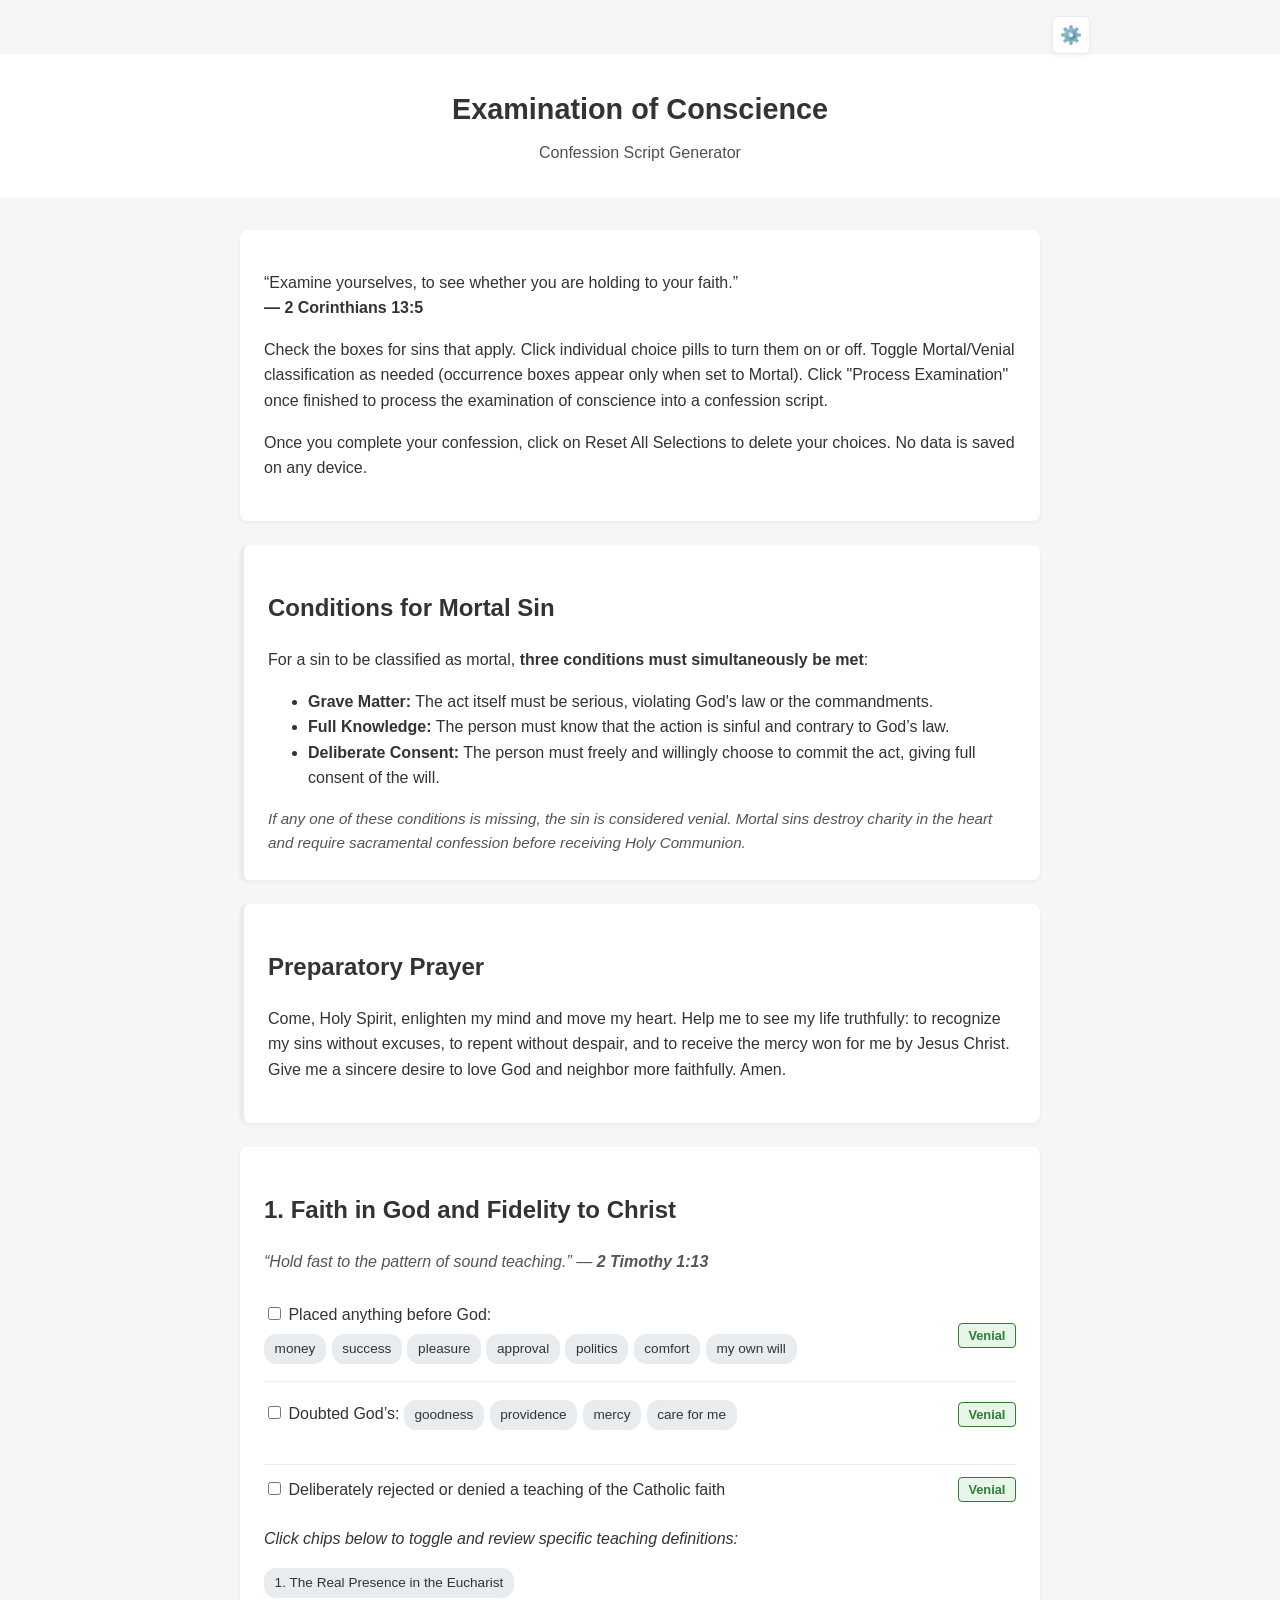
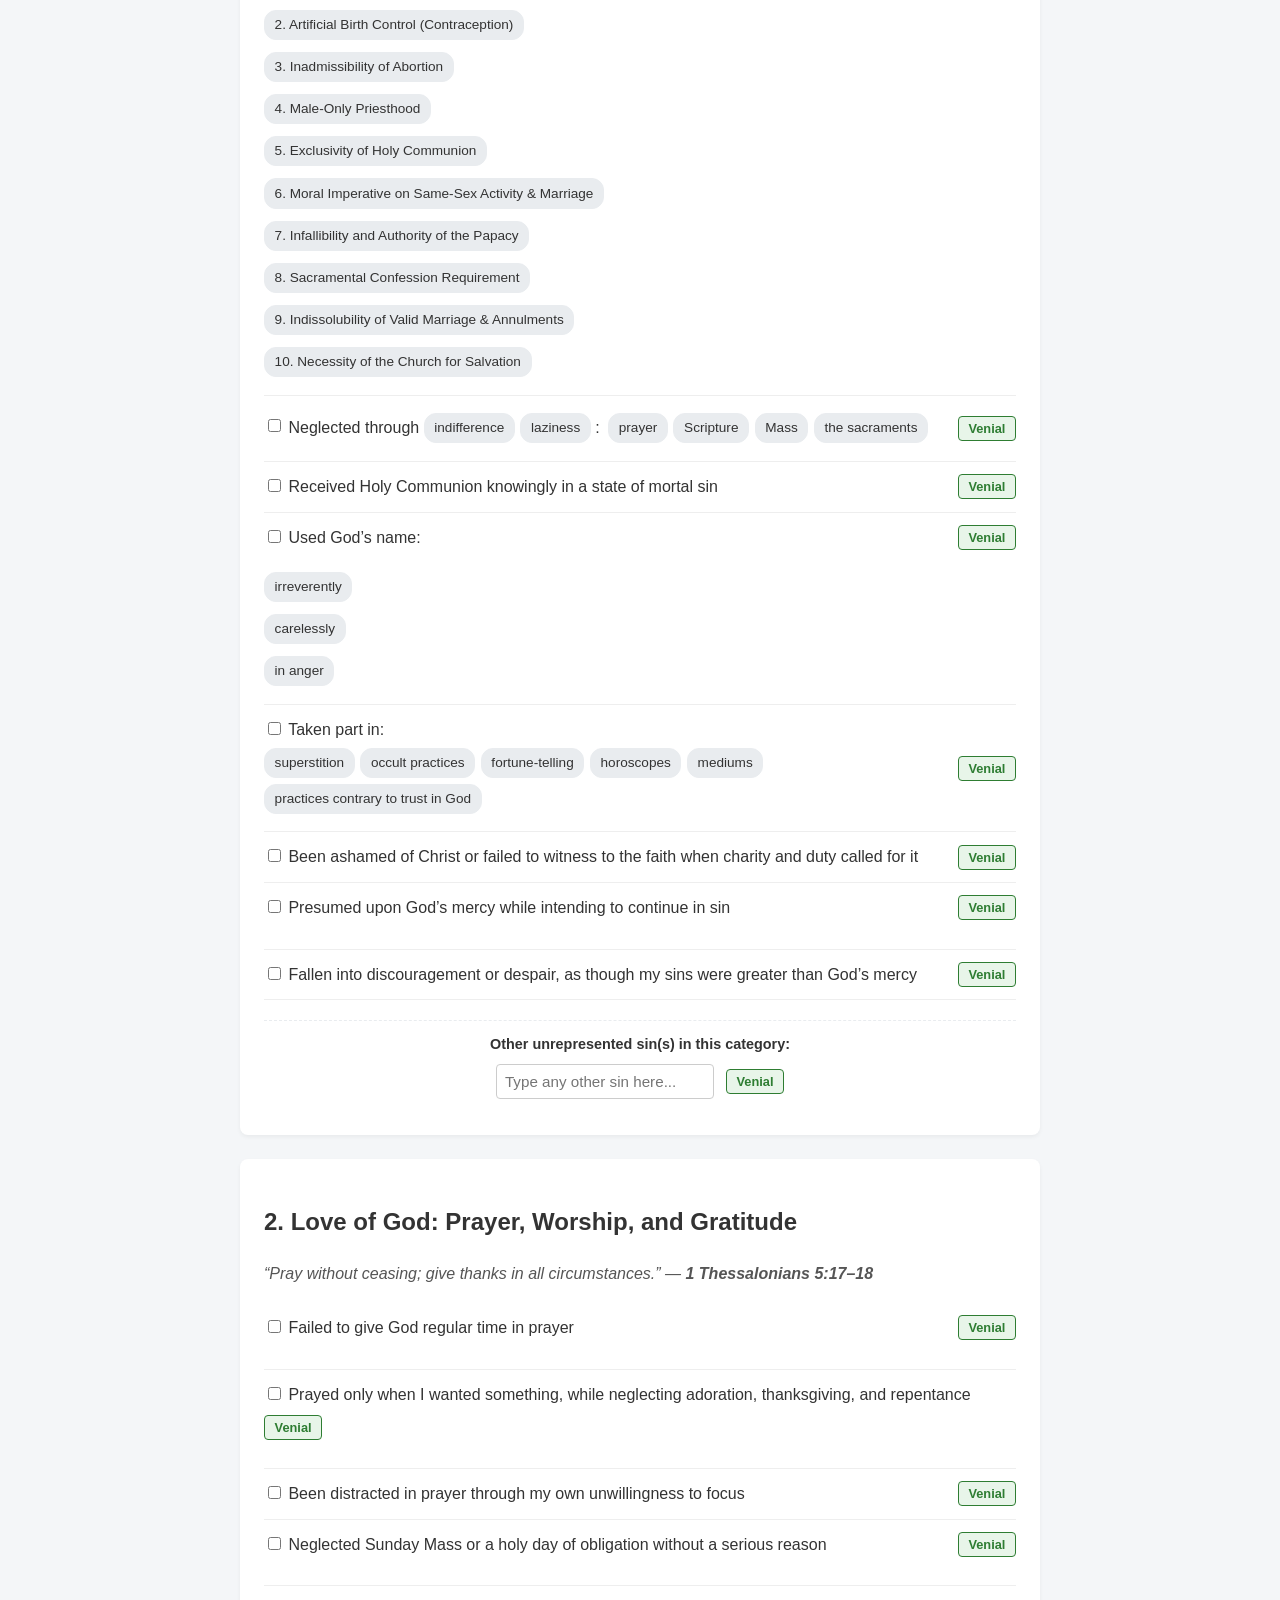
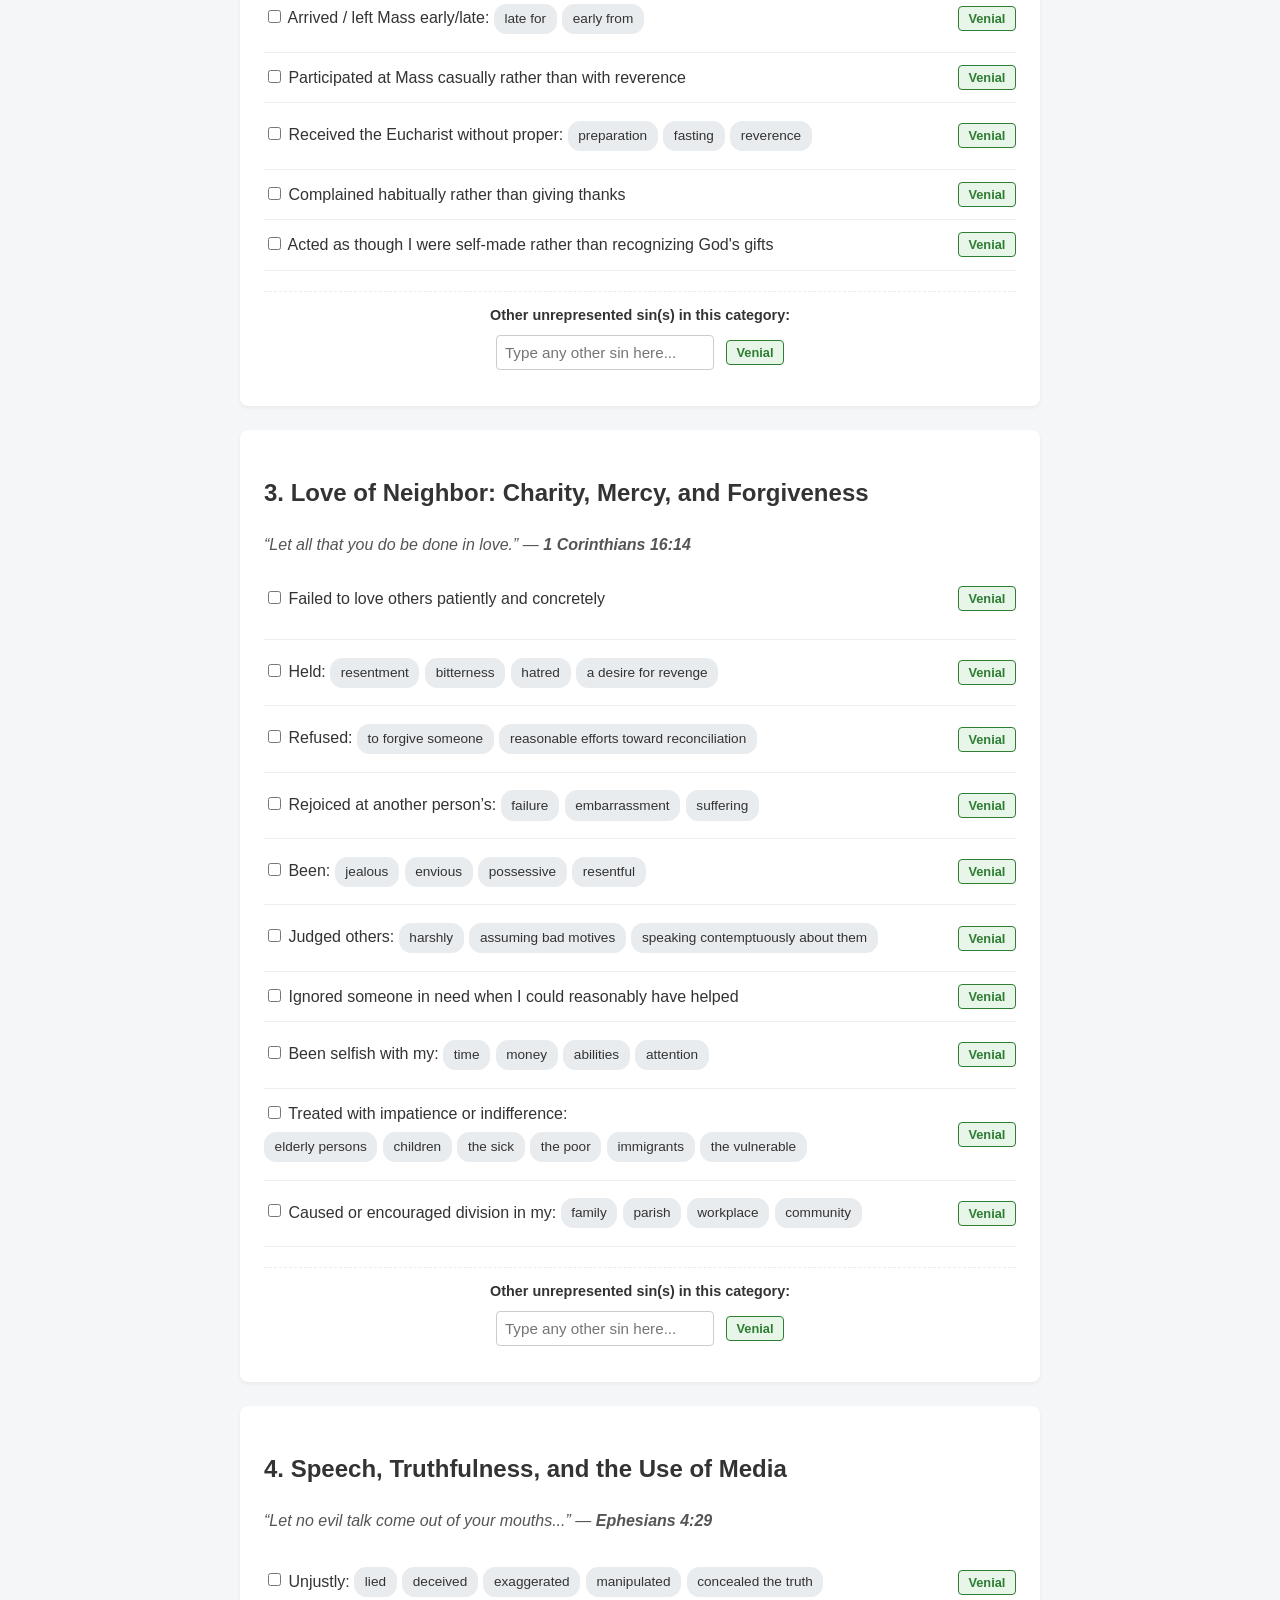
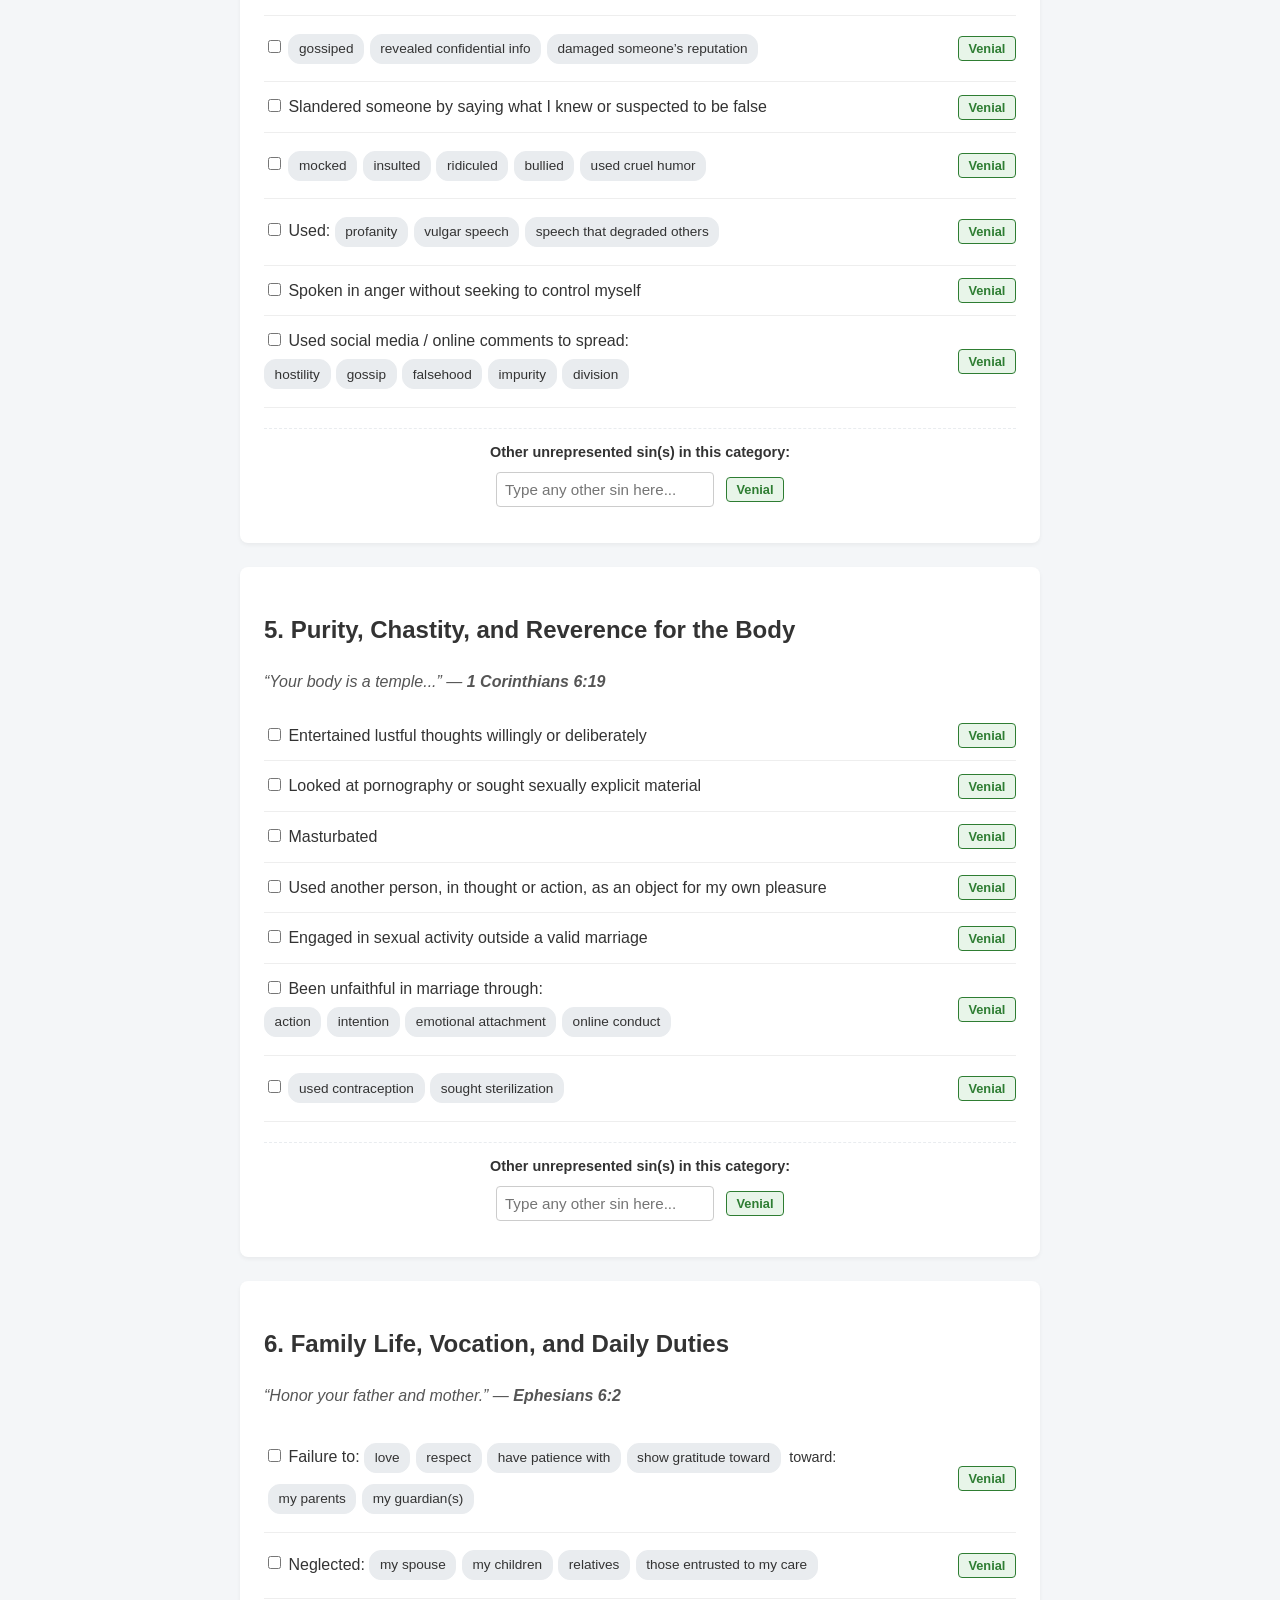
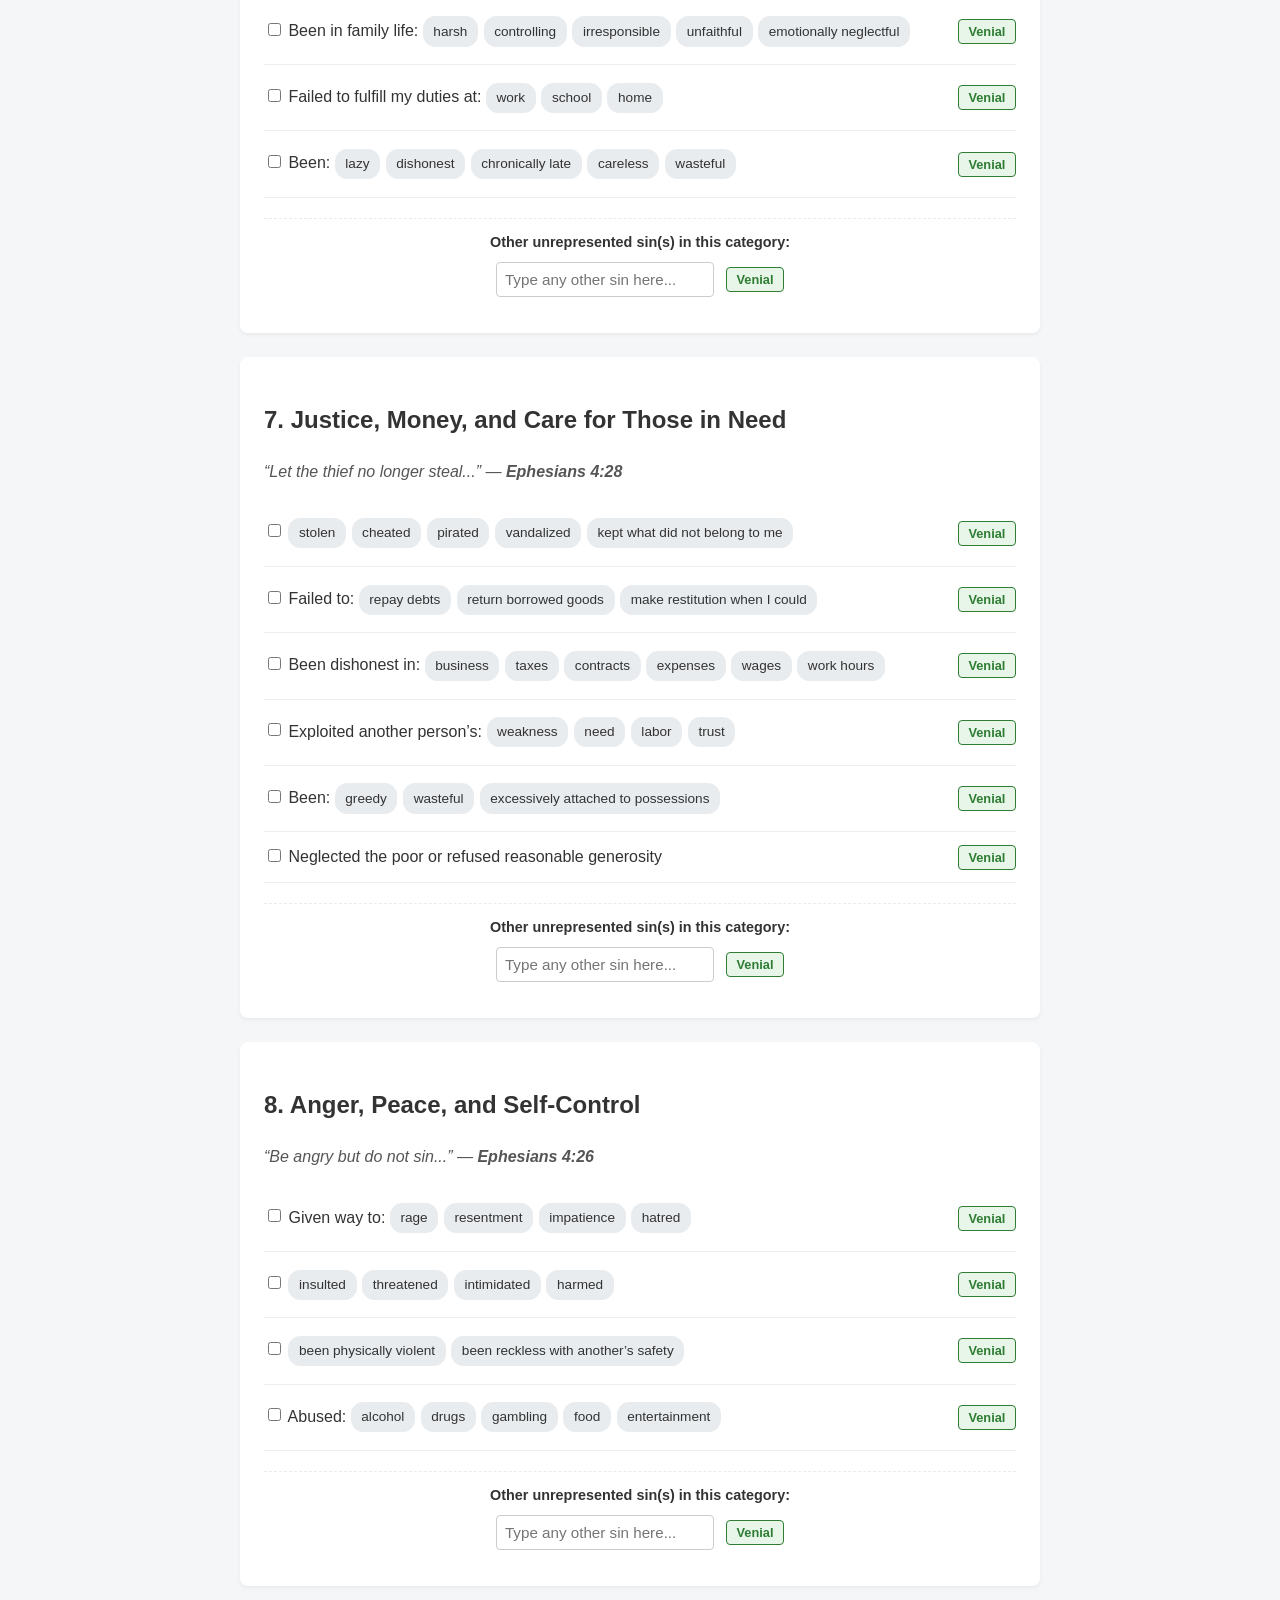
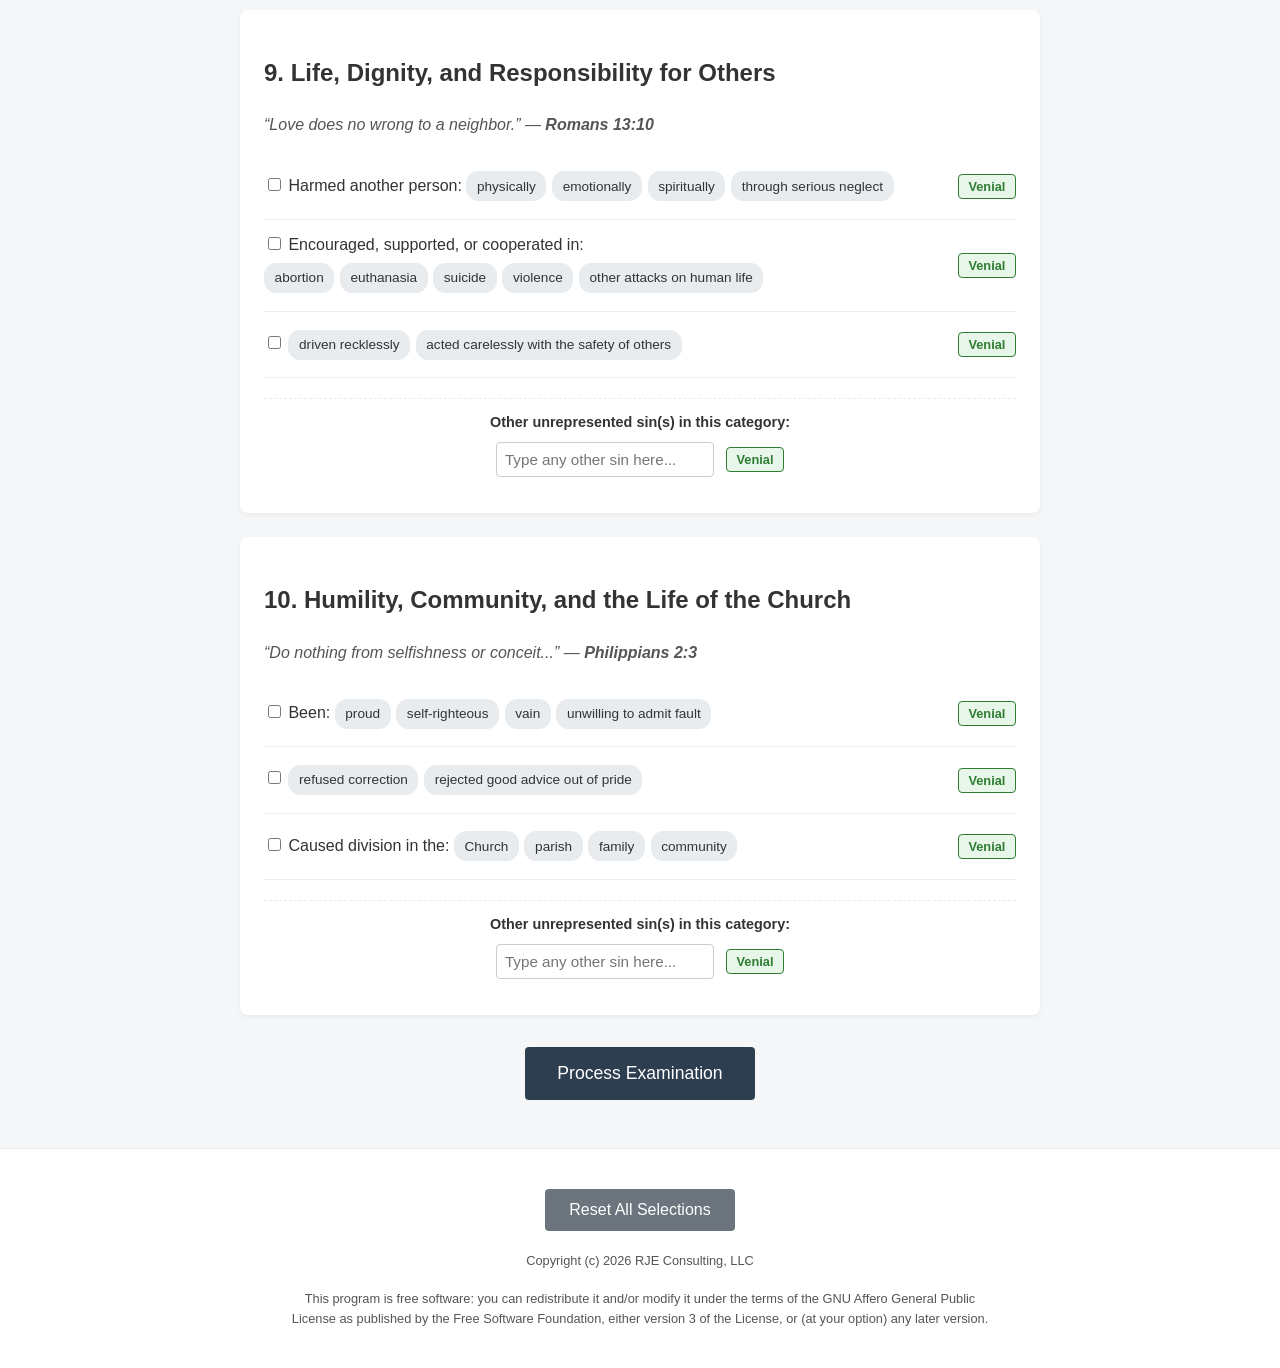
==== commit 93a72efb: "Add files via upload" ====
--- a/index.html
+++ b/index.html
@@ -85,34 +85,118 @@
             background-color: var(--chip-hover-bg) !important;
         }
 
-        /* Top Bar Container for Header and Dark Mode Toggle */
+        /* Sticky Top Bar Container for Settings / Theme Toggle */
         .top-bar {
+            position: sticky;
+            top: 0;
+            z-index: 1000;
             display: flex;
-            justify-content: space-between;
+            justify-content: flex-end;
             align-items: center;
             max-width: 900px;
-            margin: 1.5rem auto 0 auto;
-            padding: 0 1rem;
-        }
-
-        .theme-toggle-btn {
+            margin: 0 auto;
+            padding: 1rem 1rem 0 1rem;
+            background-color: transparent;
+            pointer-events: none; /* Allows clicking "through" the top bar container padding */
+        }
+
+        .top-bar-right {
+            display: flex;
+            align-items: center;
+            gap: 0.75rem;
+            flex-direction: column;
+            align-items: flex-end;
+            pointer-events: auto; /* Re-enables clicks specifically on the settings menu wrapper */
+        }
+
+        /* Settings Icon & Dropdown Menu */
+        .settings-container {
+            position: relative;
+        }
+
+        .settings-icon-btn {
             background: var(--card-bg);
             border: 1px solid var(--border-color);
             color: var(--text-color);
-            padding: 0.5rem 1rem;
+            width: 38px;
+            height: 38px;
             border-radius: 6px;
             cursor: pointer;
+            font-size: 1.1rem;
+            display: flex;
+            align-items: center;
+            justify-content: center;
+            box-shadow: 0 2px 4px rgba(0,0,0,0.05);
+            transition: background-color 0.2s ease, border-color 0.2s ease;
+        }
+
+        .settings-icon-btn:hover {
+            opacity: 0.85;
+        }
+
+        .settings-dropdown {
+            display: none;
+            position: absolute;
+            right: 0;
+            top: 46px;
+            background-color: var(--card-bg);
+            border: 1px solid var(--border-color);
+            border-radius: 8px;
+            box-shadow: 0 4px 12px rgba(0,0,0,0.15);
+            width: 240px;
+            max-height: 400px;
+            overflow-y: auto;
+            padding: 0.5rem 0;
+            z-index: 1000;
+        }
+
+        .settings-dropdown.show {
+            display: block;
+        }
+
+        .settings-item {
+            padding: 0.5rem 1rem;
+            display: flex;
+            flex-direction: column;
+            gap: 0.25rem;
+            color: var(--text-color);
+            font-size: 0.9rem;
+            border-bottom: 1px solid var(--border-color);
+        }
+
+        .settings-item:last-child {
+            border-bottom: none;
+        }
+
+        .settings-link {
+            color: var(--text-color);
+            text-decoration: none;
+            font-weight: 500;
+            display: block;
+            width: 100%;
+        }
+
+        .settings-link:hover {
+            opacity: 0.75;
+        }
+
+        .settings-theme-btn {
+            background: none;
+            border: none;
+            color: var(--text-color);
+            padding: 0;
             font-size: 0.9rem;
             font-weight: 500;
+            cursor: pointer;
             display: flex;
             align-items: center;
             gap: 0.5rem;
-            box-shadow: 0 2px 4px rgba(0,0,0,0.05);
-            transition: background-color 0.2s ease, border-color 0.2s ease;
-        }
-
-        .theme-toggle-btn:hover {
-            opacity: 0.85;
+            text-align: left;
+            width: 100%;
+        }
+
+        .settings-theme-btn:hover {
+            opacity: 0.75;
         }
 
         /* CSS to stack the teaching pill wrappers vertically */
@@ -191,10 +275,60 @@
 </head>
 <body>
     <div class="top-bar">
-        <div></div>
-        <button id="theme-toggle" class="theme-toggle-btn" aria-label="Toggle Dark Mode">
-            <span id="theme-icon">🌙</span> <span id="theme-text">Dark Mode</span>
-        </button>
+        <div class="top-bar-right">
+            <div class="settings-container">
+                <button id="settings-toggle-btn" class="settings-icon-btn" aria-label="Settings">
+                    ⚙️
+                </button>
+                <div id="settings-dropdown-menu" class="settings-dropdown">
+                    <div class="settings-item">
+                        <a href="#script-container" class="settings-link">Confession Script</a>
+                    </div>
+                    <div class="settings-item">
+                        <a href="#script-container" class="settings-link">End Notes</a>
+                    </div>
+                    <div class="settings-item">
+                        <a href="#intro-section" class="settings-link">About</a>
+                    </div>
+                    <div class="settings-item" style="font-weight: bold; font-size: 0.85rem; color: var(--text-muted); padding-top: 0.4rem; padding-bottom: 0.2rem; border-bottom: none;">Jump to Section:</div>
+                    <div class="settings-item">
+                        <a href="#section-1" class="settings-link">1. Faith & Fidelity</a>
+                    </div>
+                    <div class="settings-item">
+                        <a href="#section-2" class="settings-link">2. Love of God & Prayer</a>
+                    </div>
+                    <div class="settings-item">
+                        <a href="#section-3" class="settings-link">3. Love of Neighbor</a>
+                    </div>
+                    <div class="settings-item">
+                        <a href="#section-4" class="settings-link">4. Speech & Media</a>
+                    </div>
+                    <div class="settings-item">
+                        <a href="#section-5" class="settings-link">5. Purity & Chastity</a>
+                    </div>
+                    <div class="settings-item">
+                        <a href="#section-6" class="settings-link">6. Family & Vocation</a>
+                    </div>
+                    <div class="settings-item">
+                        <a href="#section-7" class="settings-link">7. Justice & Money</a>
+                    </div>
+                    <div class="settings-item">
+                        <a href="#section-8" class="settings-link">8. Anger & Self-Control</a>
+                    </div>
+                    <div class="settings-item">
+                        <a href="#section-9" class="settings-link">9. Life & Dignity</a>
+                    </div>
+                    <div class="settings-item">
+                        <a href="#section-10" class="settings-link">10. Humility & Church</a>
+                    </div>
+                    <div class="settings-item" style="border-top: 1px solid var(--border-color); margin-top: 0.25rem; padding-top: 0.5rem;">
+                        <button id="theme-toggle" class="settings-theme-btn" aria-label="Toggle Dark Mode">
+                            <span id="theme-icon">🌙</span> <span id="theme-text">Dark Mode</span>
+                        </button>
+                    </div>
+                </div>
+            </div>
+        </div>
     </div>
 
     <header>
@@ -203,7 +337,7 @@
     </header>
 
     <main>
-        <section class="intro-box">
+        <section class="intro-box" id="intro-section">
             <p>“Examine yourselves, to see whether you are holding to your faith.”<br><strong>— 2 Corinthians 13:5</strong></p>
             <p>Check the boxes for sins that apply. Click individual choice pills to turn them on or off. Toggle Mortal/Venial classification as needed (occurrence boxes appear only when set to Mortal). Click "Process Examination" once finished to process the examination of conscience into a confession script.</p>
             <p style="margin-top: 1rem;">Once you complete your confession, click on Reset All Selections to delete your choices. No data is saved on any device.</p>
@@ -228,7 +362,7 @@
 
         <form id="confession-form">
             <!-- 1. Faith in God and Fidelity to Christ -->
-            <article class="examination-section">
+            <article class="examination-section" id="section-1">
                 <h2>1. Faith in God and Fidelity to Christ</h2>
                 <p class="scripture"><em>“Hold fast to the pattern of sound teaching.”</em> — <strong>2 Timothy 1:13</strong></p>
                 
@@ -516,7 +650,7 @@
             </article>
 
             <!-- 2. Love of God: Prayer, Worship, and Gratitude -->
-            <article class="examination-section">
+            <article class="examination-section" id="section-2">
                 <h2>2. Love of God: Prayer, Worship, and Gratitude</h2>
                 <p class="scripture"><em>“Pray without ceasing; give thanks in all circumstances.”</em> — <strong>1 Thessalonians 5:17–18</strong></p>
                 
@@ -638,7 +772,7 @@
             </article>
 
             <!-- 3. Love of Neighbor: Charity, Mercy, and Forgiveness -->
-            <article class="examination-section">
+            <article class="examination-section" id="section-3">
                 <h2>3. Love of Neighbor: Charity, Mercy, and Forgiveness</h2>
                 <p class="scripture"><em>“Let all that you do be done in love.”</em> — <strong>1 Corinthians 16:14</strong></p>
                 <div class="sin-item-row venial-item expansive-row" data-default-type="venial">
@@ -771,7 +905,7 @@
             </article>
 
             <!-- 4. Speech, Truthfulness, and the Use of Media -->
-            <article class="examination-section">
+            <article class="examination-section" id="section-4">
                 <h2>4. Speech, Truthfulness, and the Use of Media</h2>
                 <p class="scripture"><em>“Let no evil talk come out of your mouths...”</em> — <strong>Ephesians 4:29</strong></p>
                 <div class="sin-item-row venial-item" data-default-type="venial">
@@ -858,7 +992,7 @@
             </article>
 
             <!-- 5. Purity, Chastity, and Reverence for the Body -->
-            <article class="examination-section">
+            <article class="examination-section" id="section-5">
                 <h2>5. Purity, Chastity, and Reverence for the Body</h2>
                 <p class="scripture"><em>“Your body is a temple...”</em> — <strong>1 Corinthians 6:19</strong></p>
                 <div class="sin-item-row venial-item" data-default-type="venial">
@@ -921,7 +1055,7 @@
             </article>
 
             <!-- 6. Family Life, Vocation, and Daily Duties -->
-            <article class="examination-section">
+            <article class="examination-section" id="section-6">
                 <h2>6. Family Life, Vocation, and Daily Duties</h2>
                 <p class="scripture"><em>“Honor your father and mother.”</em> — <strong>Ephesians 6:2</strong></p>
                 <div class="sin-item-row venial-item" id="parents-guardians-row" data-default-type="venial">
@@ -1003,7 +1137,7 @@
             </article>
 
             <!-- 7. Justice, Money, and Care for Those in Need -->
-            <article class="examination-section" id="justice-section">
+            <article class="examination-section" id="section-7">
                 <h2>7. Justice, Money, and Care for Those in Need</h2>
                 <p class="scripture"><em>“Let the thief no longer steal...”</em> — <strong>Ephesians 4:28</strong></p>
                 <div class="sin-item-row venial-item" data-default-type="venial" id="justice-property-row">
@@ -1085,7 +1219,7 @@
             </article>
 
             <!-- 8. Anger, Peace, and Self-Control -->
-            <article class="examination-section">
+            <article class="examination-section" id="section-8">
                 <h2>8. Anger, Peace, and Self-Control</h2>
                 <p class="scripture"><em>“Be angry but do not sin...”</em> — <strong>Ephesians 4:26</strong></p>
                 <div class="sin-item-row venial-item" data-default-type="venial">
@@ -1148,7 +1282,7 @@
             </article>
 
             <!-- 9. Life, Dignity, and Responsibility for Others -->
-            <article class="examination-section">
+            <article class="examination-section" id="section-9">
                 <h2>9. Life, Dignity, and Responsibility for Others</h2>
                 <p class="scripture"><em>“Love does no wrong to a neighbor.”</em> — <strong>Romans 13:10</strong></p>
                 <div class="sin-item-row venial-item" data-default-type="venial">
@@ -1199,7 +1333,7 @@
             </article>
 
             <!-- 10. Humility, Community, and the Life of the Church -->
-            <article class="examination-section">
+            <article class="examination-section" id="section-10">
                 <h2>10. Humility, Community, and the Life of the Church</h2>
                 <p class="scripture"><em>“Do nothing from selfishness or conceit...”</em> — <strong>Philippians 2:3</strong></p>
                 <div class="sin-item-row venial-item" data-default-type="venial">
@@ -1281,11 +1415,31 @@
         To contact the author, write to Rich Edinger, RJE Consulting, LLC, 1930 Federal Ct, Lawrenceville, GA 30044 or email us at rapwedinger@gmail.com. God Bless.
         */
 
-        // Dark Mode Toggle Logic
+        // Dark Mode Toggle Logic inside Settings
         const themeToggleBtn = document.getElementById('theme-toggle');
         const themeIcon = document.getElementById('theme-icon');
         const themeText = document.getElementById('theme-text');
         const htmlElement = document.documentElement;
+
+        // Settings Dropdown Menu Logic
+        const settingsToggleBtn = document.getElementById('settings-toggle-btn');
+        const settingsDropdownMenu = document.getElementById('settings-dropdown-menu');
+
+        settingsToggleBtn.addEventListener('click', (e) => {
+            e.stopPropagation();
+            settingsDropdownMenu.classList.toggle('show');
+        });
+
+        // Close dropdown when clicking outside
+        window.addEventListener('click', () => {
+            if (settingsDropdownMenu.classList.contains('show')) {
+                settingsDropdownMenu.classList.remove('show');
+            }
+        });
+
+        settingsDropdownMenu.addEventListener('click', (e) => {
+            e.stopPropagation();
+        });
 
         // Check for saved user preference or system preference
         const savedTheme = localStorage.getItem('theme');
@@ -1294,7 +1448,13 @@
             updateThemeButton(savedTheme);
         }
 
-        themeToggleBtn.addEventListener('click', () => {
+        themeToggleBtn.addEventListener('click', (e) => {
+            e.preventDefault();
+            toggleTheme();
+            settingsDropdownMenu.classList.remove('show');
+        });
+
+        function toggleTheme() {
             const currentTheme = htmlElement.getAttribute('data-theme');
             const newTheme = currentTheme === 'dark' ? 'light' : 'dark';
             
@@ -1306,7 +1466,7 @@
                 localStorage.setItem('theme', 'light');
             }
             updateThemeButton(newTheme);
-        });
+        }
 
         function updateThemeButton(theme) {
             if (theme === 'dark') {
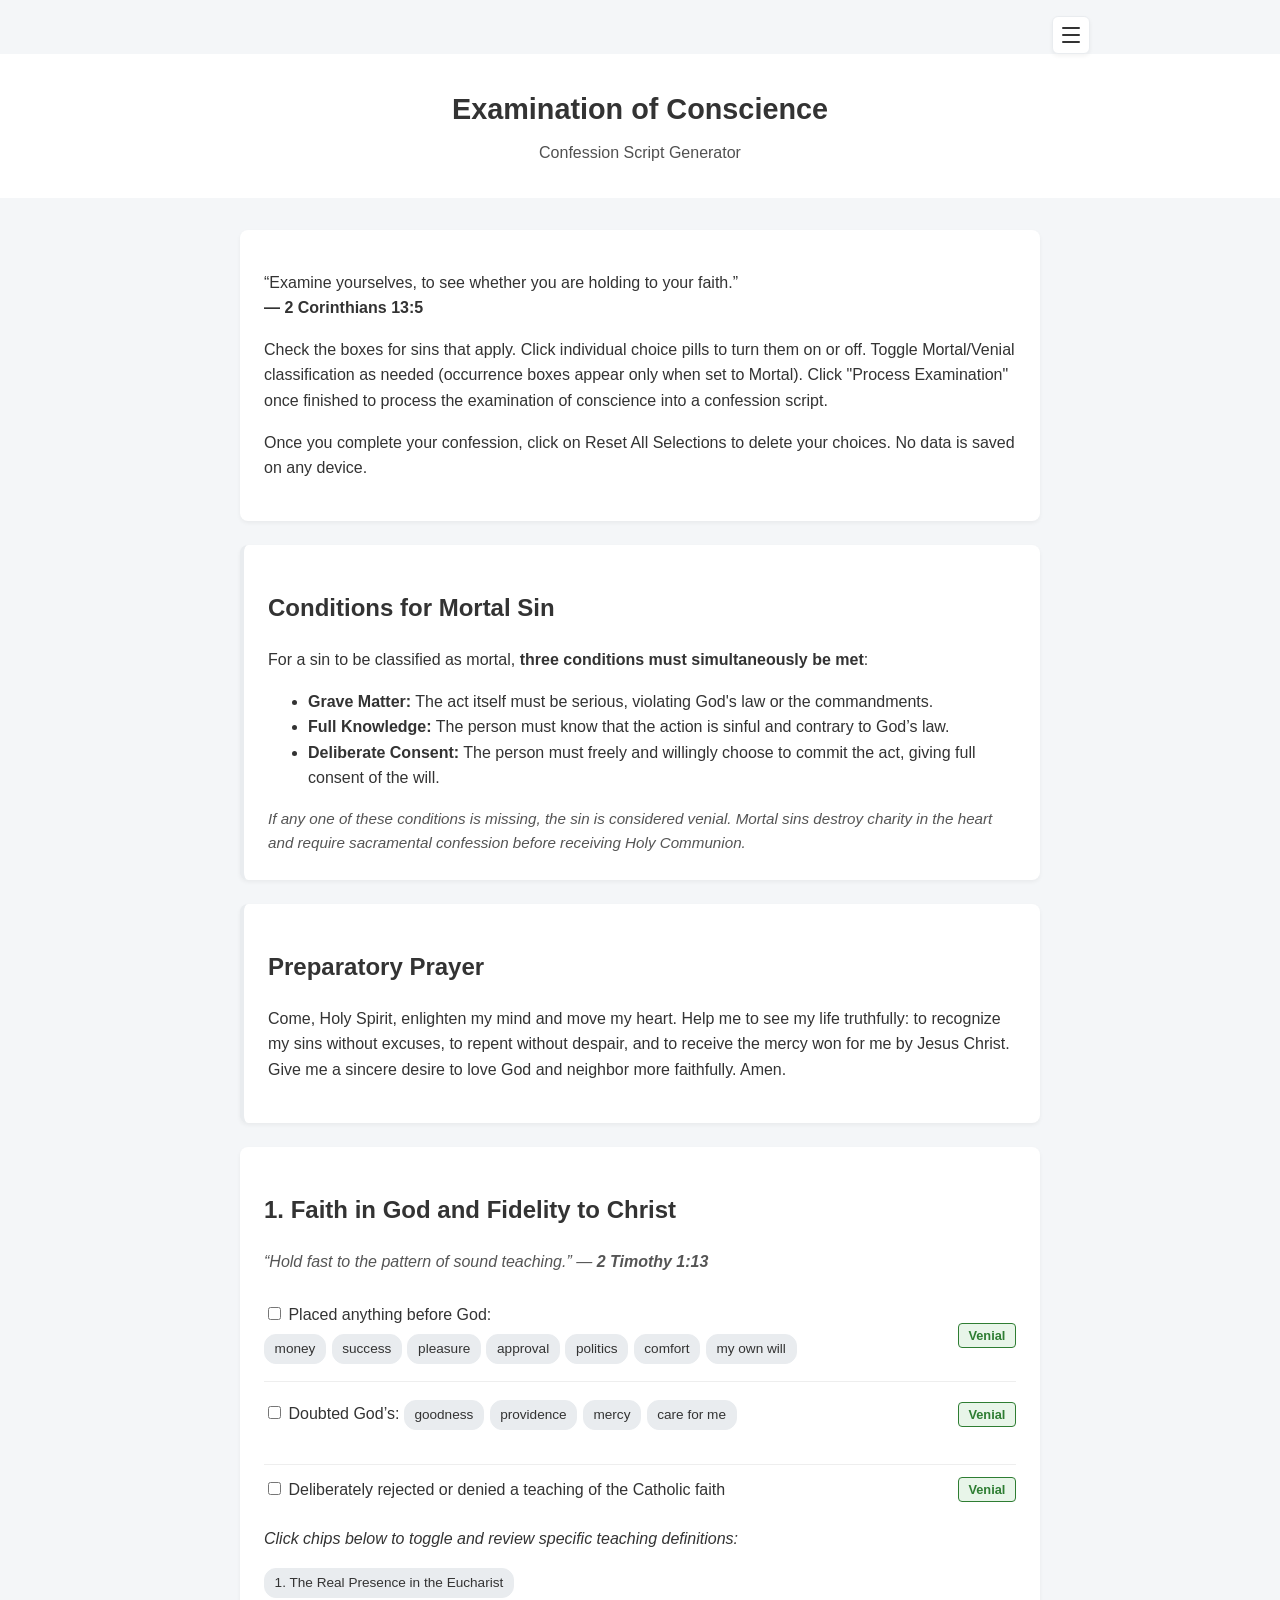
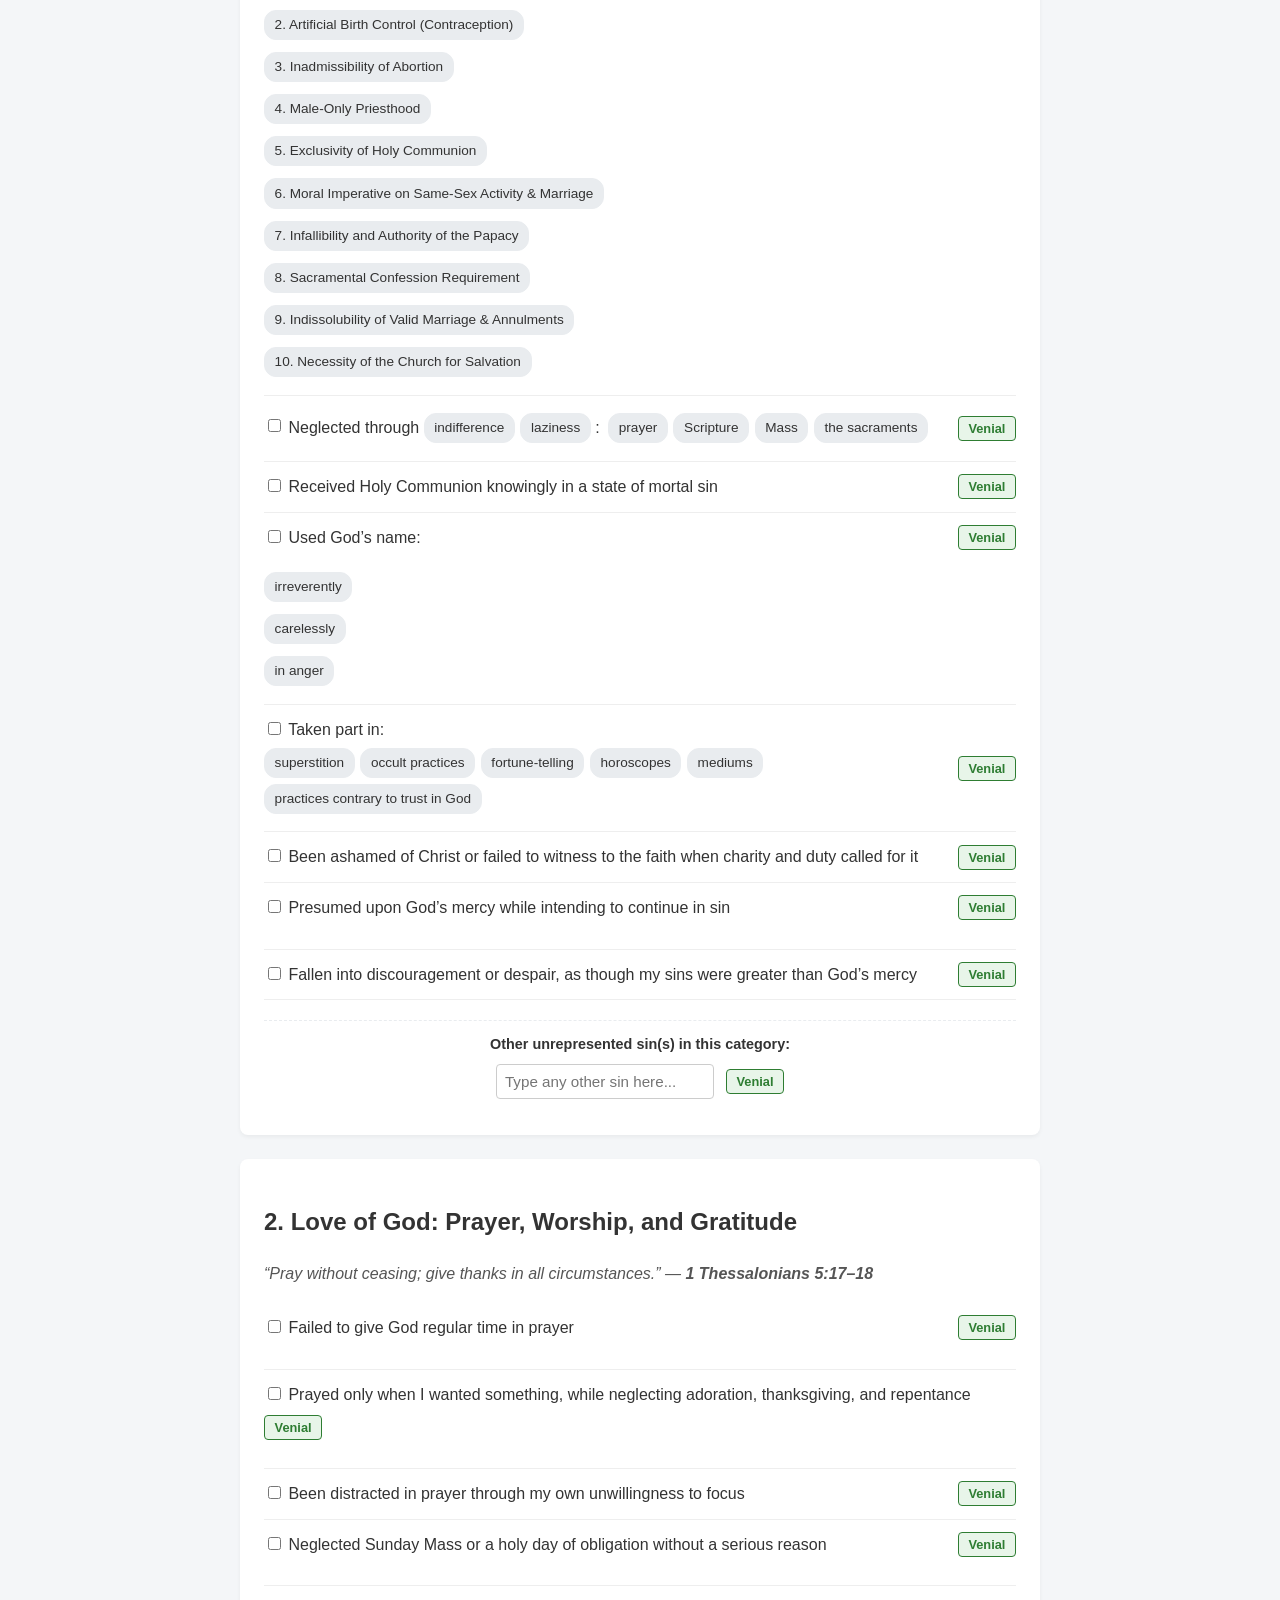
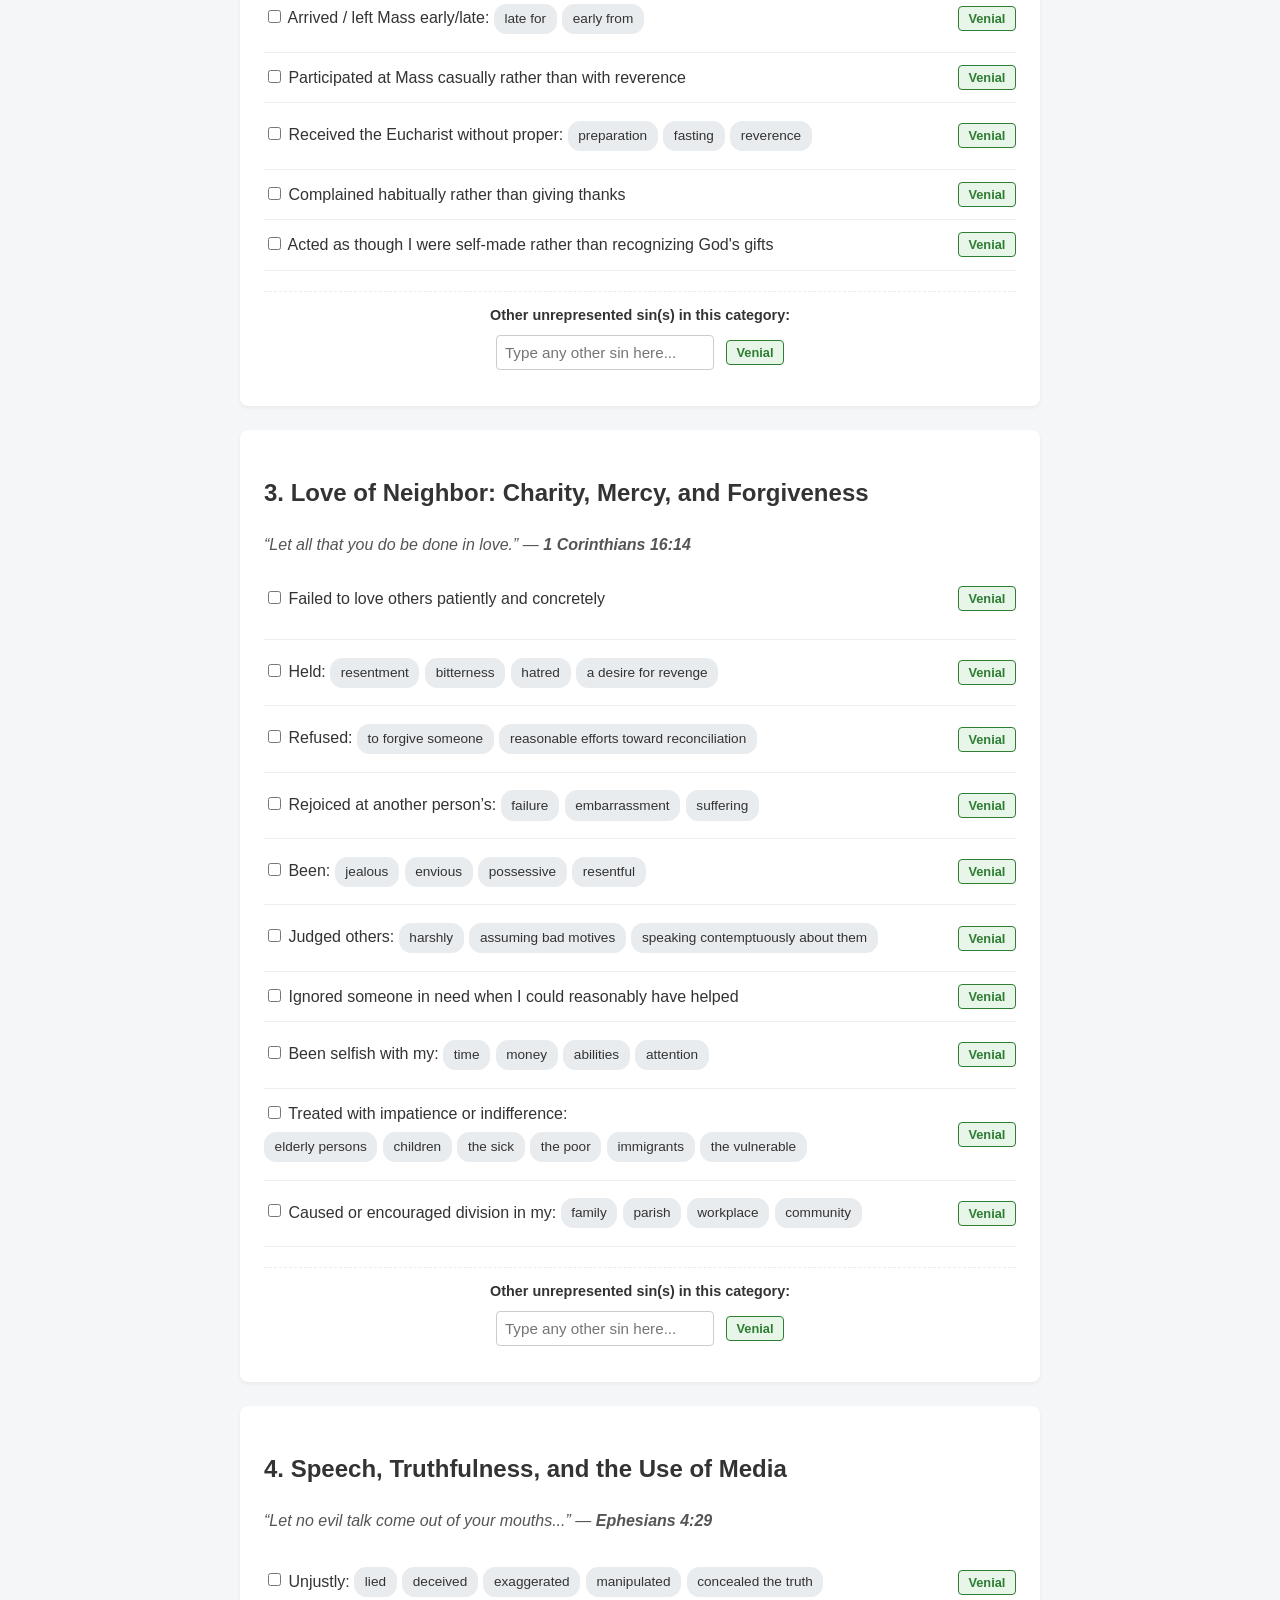
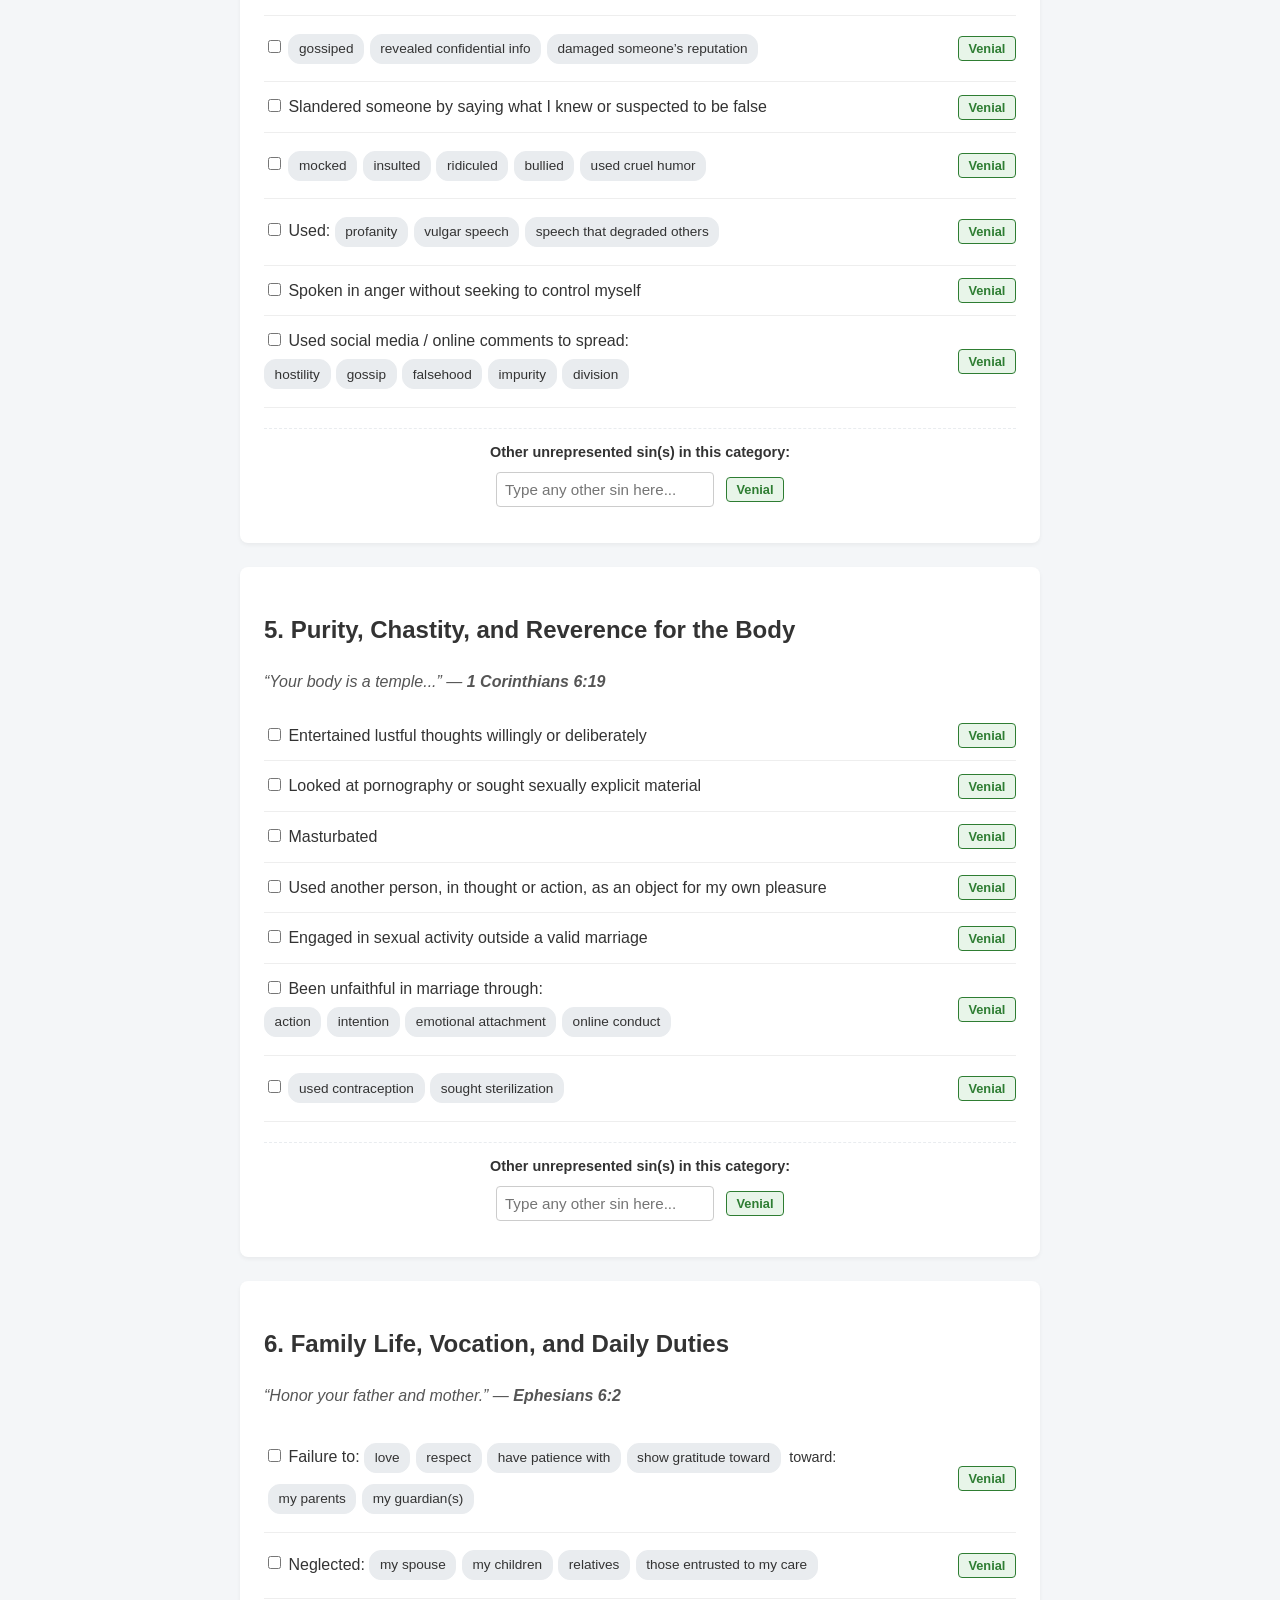
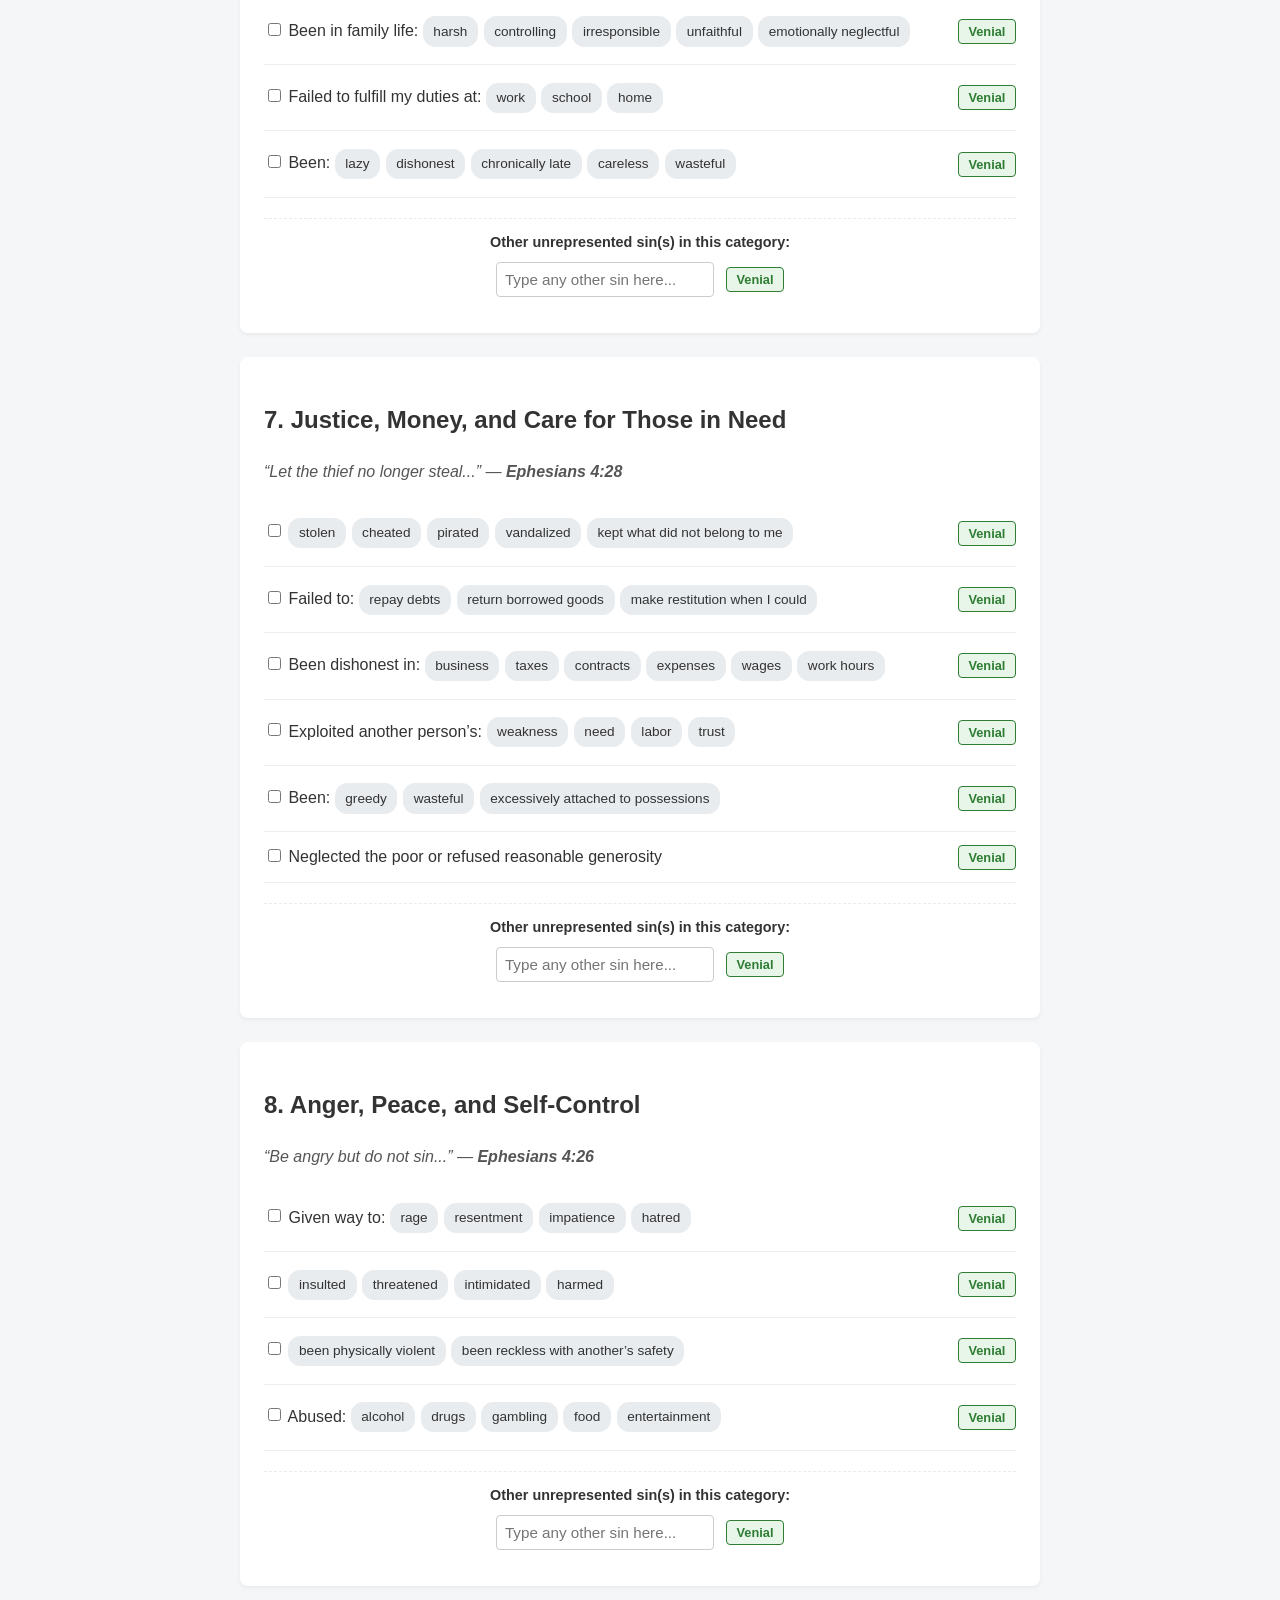
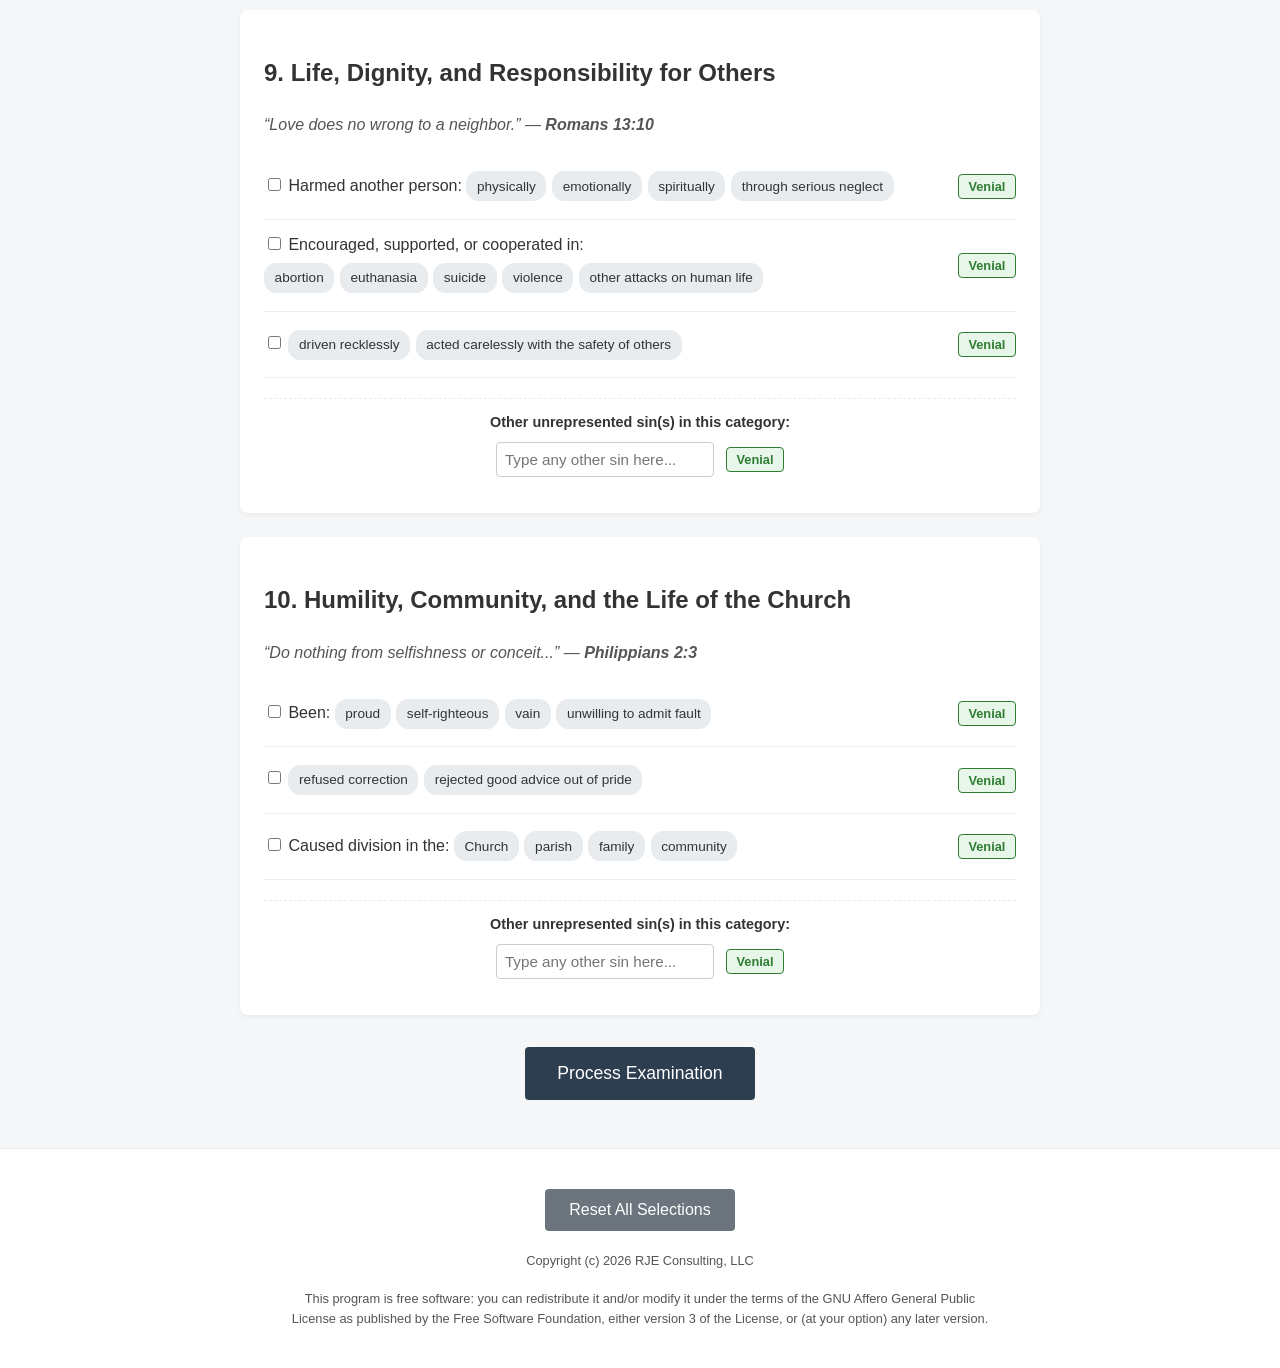
==== commit 87c891bf: "Add files via upload" ====
--- a/index.html
+++ b/index.html
@@ -85,7 +85,7 @@
             background-color: var(--chip-hover-bg) !important;
         }
 
-        /* Sticky Top Bar Container for Settings / Theme Toggle */
+        /* Sticky Top Bar Container for Hamburger Menu / Theme Toggle */
         .top-bar {
             position: sticky;
             top: 0;
@@ -109,7 +109,7 @@
             pointer-events: auto; /* Re-enables clicks specifically on the settings menu wrapper */
         }
 
-        /* Settings Icon & Dropdown Menu */
+        /* Hamburger Menu Icon & Dropdown Menu */
         .settings-container {
             position: relative;
         }
@@ -124,14 +124,38 @@
             cursor: pointer;
             font-size: 1.1rem;
             display: flex;
+            flex-direction: column;
             align-items: center;
             justify-content: center;
+            gap: 5px;
             box-shadow: 0 2px 4px rgba(0,0,0,0.05);
             transition: background-color 0.2s ease, border-color 0.2s ease;
         }
 
         .settings-icon-btn:hover {
             opacity: 0.85;
+        }
+
+        /* Hamburger Bar Lines and Animated X Transformation */
+        .hamburger-line {
+            display: block;
+            width: 18px;
+            height: 2px;
+            background-color: var(--text-color);
+            border-radius: 2px;
+            transition: transform 0.25s ease, opacity 0.25s ease;
+        }
+
+        .settings-icon-btn.open .line-1 {
+            transform: translateY(7px) rotate(45deg);
+        }
+
+        .settings-icon-btn.open .line-2 {
+            opacity: 0;
+        }
+
+        .settings-icon-btn.open .line-3 {
+            transform: translateY(-7px) rotate(-45deg);
         }
 
         .settings-dropdown {
@@ -277,12 +301,14 @@
     <div class="top-bar">
         <div class="top-bar-right">
             <div class="settings-container">
-                <button id="settings-toggle-btn" class="settings-icon-btn" aria-label="Settings">
-                    ⚙️
+                <button id="settings-toggle-btn" class="settings-icon-btn" aria-label="Menu">
+                    <span class="hamburger-line line-1"></span>
+                    <span class="hamburger-line line-2"></span>
+                    <span class="hamburger-line line-3"></span>
                 </button>
                 <div id="settings-dropdown-menu" class="settings-dropdown">
                     <div class="settings-item">
-                        <a href="#script-container" class="settings-link">Confession Script</a>
+                        <a href="#script-container" id="confession-script-link" class="settings-link">Confession Script</a>
                     </div>
                     <div class="settings-item">
                         <a href="#script-container" class="settings-link">End Notes</a>
@@ -292,34 +318,34 @@
                     </div>
                     <div class="settings-item" style="font-weight: bold; font-size: 0.85rem; color: var(--text-muted); padding-top: 0.4rem; padding-bottom: 0.2rem; border-bottom: none;">Jump to Section:</div>
                     <div class="settings-item">
-                        <a href="#section-1" class="settings-link">1. Faith & Fidelity</a>
+                        <a href="#section-1" class="settings-link" id="section-1-link">1. Faith & Fidelity</a>
                     </div>
                     <div class="settings-item">
-                        <a href="#section-2" class="settings-link">2. Love of God & Prayer</a>
+                        <a href="#section-2" class="settings-link" id="section-2-link">2. Love of God & Prayer</a>
                     </div>
                     <div class="settings-item">
-                        <a href="#section-3" class="settings-link">3. Love of Neighbor</a>
+                        <a href="#section-3" class="settings-link" id="section-3-link">3. Love of Neighbor</a>
                     </div>
                     <div class="settings-item">
-                        <a href="#section-4" class="settings-link">4. Speech & Media</a>
+                        <a href="#section-4" class="settings-link" id="section-4-link">4. Speech & Media</a>
                     </div>
                     <div class="settings-item">
-                        <a href="#section-5" class="settings-link">5. Purity & Chastity</a>
+                        <a href="#section-5" class="settings-link" id="section-5-link">5. Purity & Chastity</a>
                     </div>
                     <div class="settings-item">
-                        <a href="#section-6" class="settings-link">6. Family & Vocation</a>
+                        <a href="#section-6" class="settings-link" id="section-6-link">6. Family & Vocation</a>
                     </div>
                     <div class="settings-item">
-                        <a href="#section-7" class="settings-link">7. Justice & Money</a>
+                        <a href="#section-7" class="settings-link" id="section-7-link">7. Justice & Money</a>
                     </div>
                     <div class="settings-item">
-                        <a href="#section-8" class="settings-link">8. Anger & Self-Control</a>
+                        <a href="#section-8" class="settings-link" id="section-8-link">8. Anger & Self-Control</a>
                     </div>
                     <div class="settings-item">
-                        <a href="#section-9" class="settings-link">9. Life & Dignity</a>
+                        <a href="#section-9" class="settings-link" id="section-9-link">9. Life & Dignity</a>
                     </div>
                     <div class="settings-item">
-                        <a href="#section-10" class="settings-link">10. Humility & Church</a>
+                        <a href="#section-10" class="settings-link" id="section-10-link">10. Humility & Church</a>
                     </div>
                     <div class="settings-item" style="border-top: 1px solid var(--border-color); margin-top: 0.25rem; padding-top: 0.5rem;">
                         <button id="theme-toggle" class="settings-theme-btn" aria-label="Toggle Dark Mode">
@@ -1421,24 +1447,40 @@
         const themeText = document.getElementById('theme-text');
         const htmlElement = document.documentElement;
 
-        // Settings Dropdown Menu Logic
+        // Settings Dropdown Menu & Hamburger Animation Logic
         const settingsToggleBtn = document.getElementById('settings-toggle-btn');
         const settingsDropdownMenu = document.getElementById('settings-dropdown-menu');
 
         settingsToggleBtn.addEventListener('click', (e) => {
             e.stopPropagation();
             settingsDropdownMenu.classList.toggle('show');
+            settingsToggleBtn.classList.toggle('open');
         });
 
-        // Close dropdown when clicking outside
+        // Close dropdown and reset hamburger icon when clicking outside
         window.addEventListener('click', () => {
             if (settingsDropdownMenu.classList.contains('show')) {
                 settingsDropdownMenu.classList.remove('show');
+                settingsToggleBtn.classList.remove('open');
             }
         });
 
         settingsDropdownMenu.addEventListener('click', (e) => {
             e.stopPropagation();
+        });
+
+        // Dynamic jump behavior for the "Confession Script" dropdown link
+        const confessionScriptLink = document.getElementById('confession-script-link');
+        confessionScriptLink.addEventListener('click', (e) => {
+            const scriptContainer = document.getElementById('script-container');
+            const isProcessed = window.getComputedStyle(scriptContainer).display !== 'none' && scriptContainer.style.display !== '';
+            
+            if (!isProcessed) {
+                e.preventDefault();
+                settingsDropdownMenu.classList.remove('show');
+                settingsToggleBtn.classList.remove('open');
+                document.getElementById('generate-btn').scrollIntoView({ behavior: 'smooth' });
+            }
         });
 
         // Check for saved user preference or system preference
@@ -1452,6 +1494,7 @@
             e.preventDefault();
             toggleTheme();
             settingsDropdownMenu.classList.remove('show');
+            settingsToggleBtn.classList.remove('open');
         });
 
         function toggleTheme() {
@@ -1837,7 +1880,7 @@
 
             let scriptText = `PREPARATORY PRAYER:\n"Come, Holy Spirit, enlighten my mind and move my heart. Help me to see my life truthfully: to recognize my sins without excuses, to repent without despair, and to receive the mercy won for me by Jesus Christ. Give me a sincere desire to love God and neighbor more faithfully. Amen."\n\n`;
 
-            scriptText += `IN THE CONFESSIONAL:\n(Bless me, Father, for I have sinned. It has been [insert time] since my last confession. These are my sins:)\n\n`;
+            scriptText += `IN THE CONFESSIONAL:\n***Priest:*** In the name of the Father, and of the Son, and of the Holy Spirit. Amen.\n***Penitent:*** Bless me, Father, for I have sinned. It has been [insert time] since my last confession. These are my sins:\n\n`;
 
             if (mortalList.length > 0) {
                 scriptText += `MORTAL SINS:\n` + mortalList.join('\n') + `\n\n`;
@@ -1851,11 +1894,11 @@
                 scriptText += `(No sins selected. Please select items and specific choices from the examination above.)\n\n`;
             }
 
-            scriptText += `CLOSING STATEMENT:\n"For these and all my sins, and for the sins I cannot remember, I am truly sorry."\n\n`;
-
-            scriptText += `ACT OF CONTRITION:\n"Lord Jesus Christ, Son of the living God, have mercy on me, a sinner. I am sorry for all the sins I have committed, for the good I have failed to do, and for the ways I have failed to love You and my neighbor. By Your grace, I firmly resolve to avoid sin, to make restitution where I can, to forgive those who have wronged me, and to amend my life. Amen."\n\n`;
-
-            scriptText += `POST-PENANCE PRAYER:\n"He who began a good work in you will bring it to completion. (Philippians 1:6) Lord, thank you for your mercy and healing grace. Give me the strength to fulfill my penance and walk faithfully in your light."`;
+            scriptText += `CLOSING STATEMENT:\n***Penitent:*** "For these and all my sins, and for the sins I cannot remember, I am truly sorry."\n\n`;
+
+            scriptText += `ACT OF CONTRITION:\n***Penitent:*** "Lord Jesus Christ, Son of the living God, have mercy on me, a sinner. I am sorry for all the sins I have committed, for the good I have failed to do, and for the ways I have failed to love You and my neighbor. By Your grace, I firmly resolve to avoid sin, to make restitution where I can, to forgive those who have wronged me, and to amend my life. Amen."\n\n`;
+
+            scriptText += `POST-CONFESSION PRAYER:\n"He who began a good work in you will bring it to completion. (Philippians 1:6) Lord, thank you for your mercy and healing grace. Give me the strength to fulfill my penance and walk faithfully in your light."`;
 
             const outputDiv = document.getElementById('script-output');
             const containerDiv = document.getElementById('script-container');
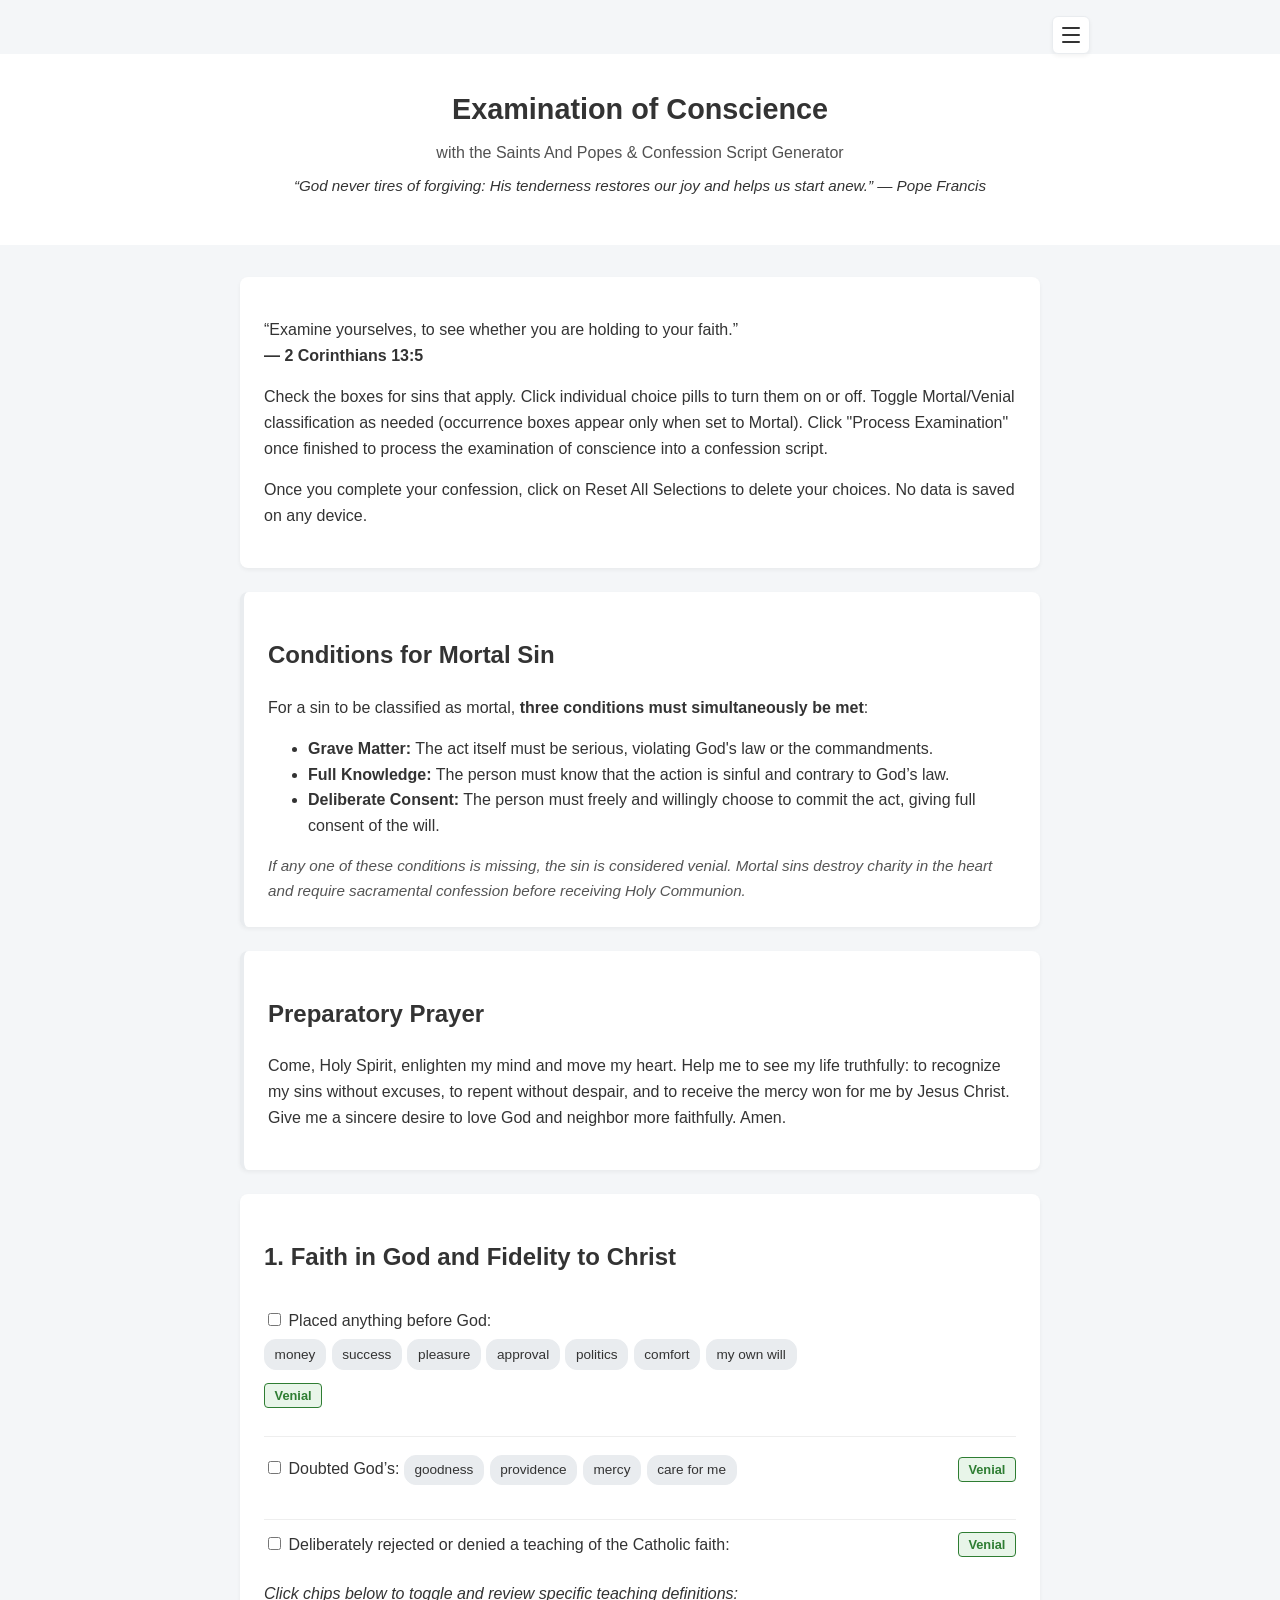
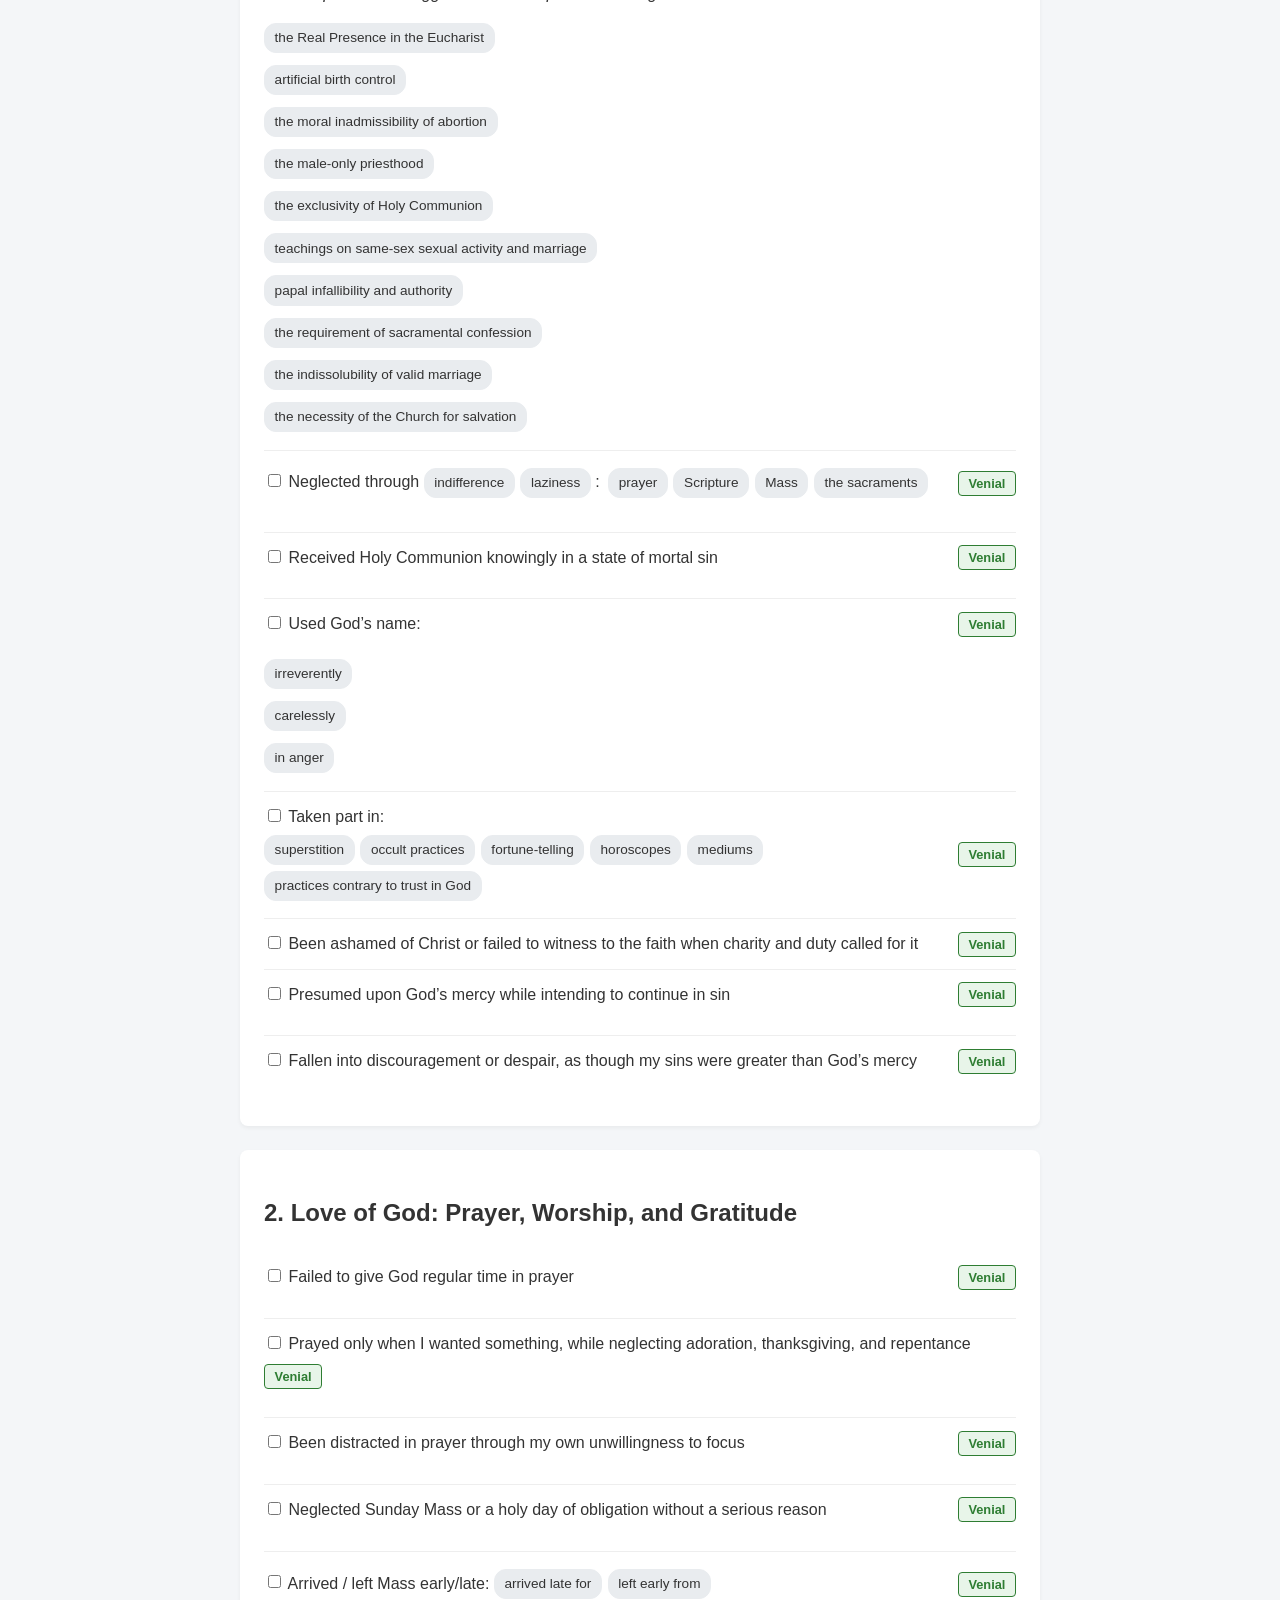
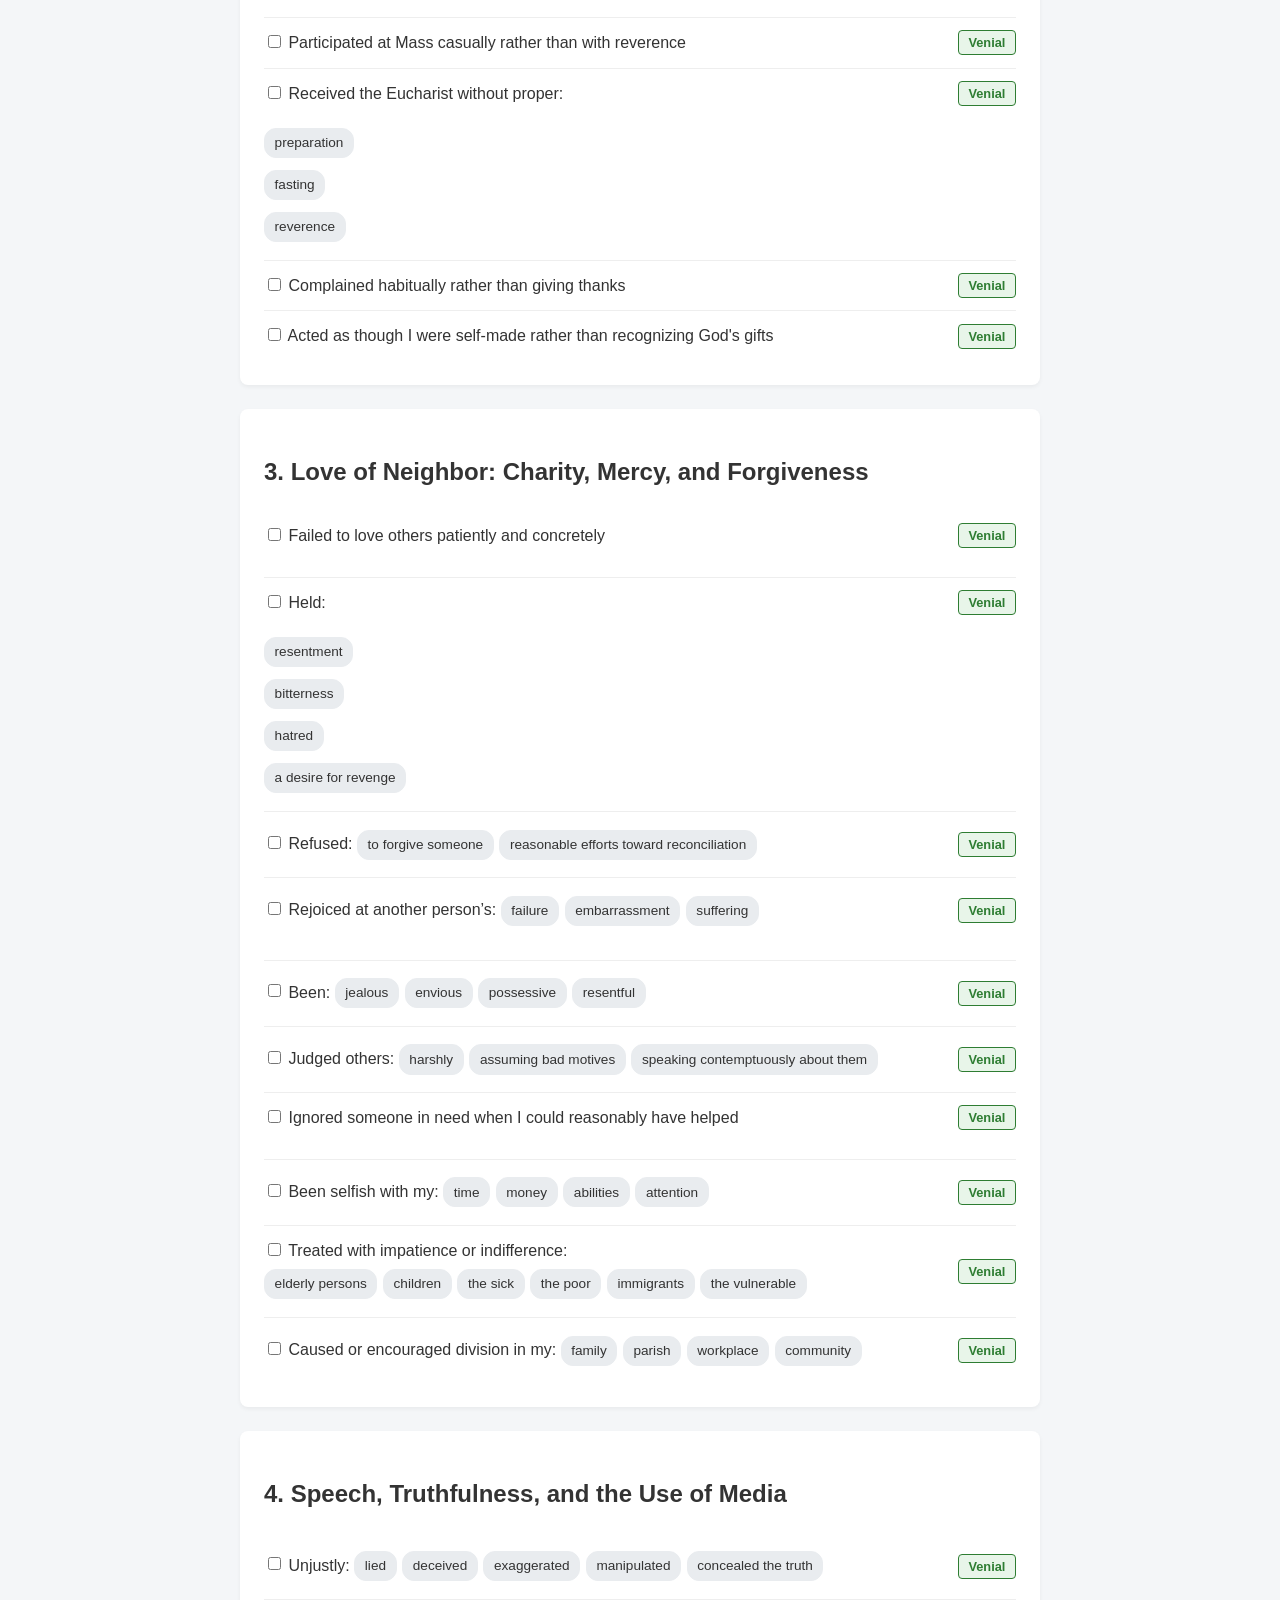
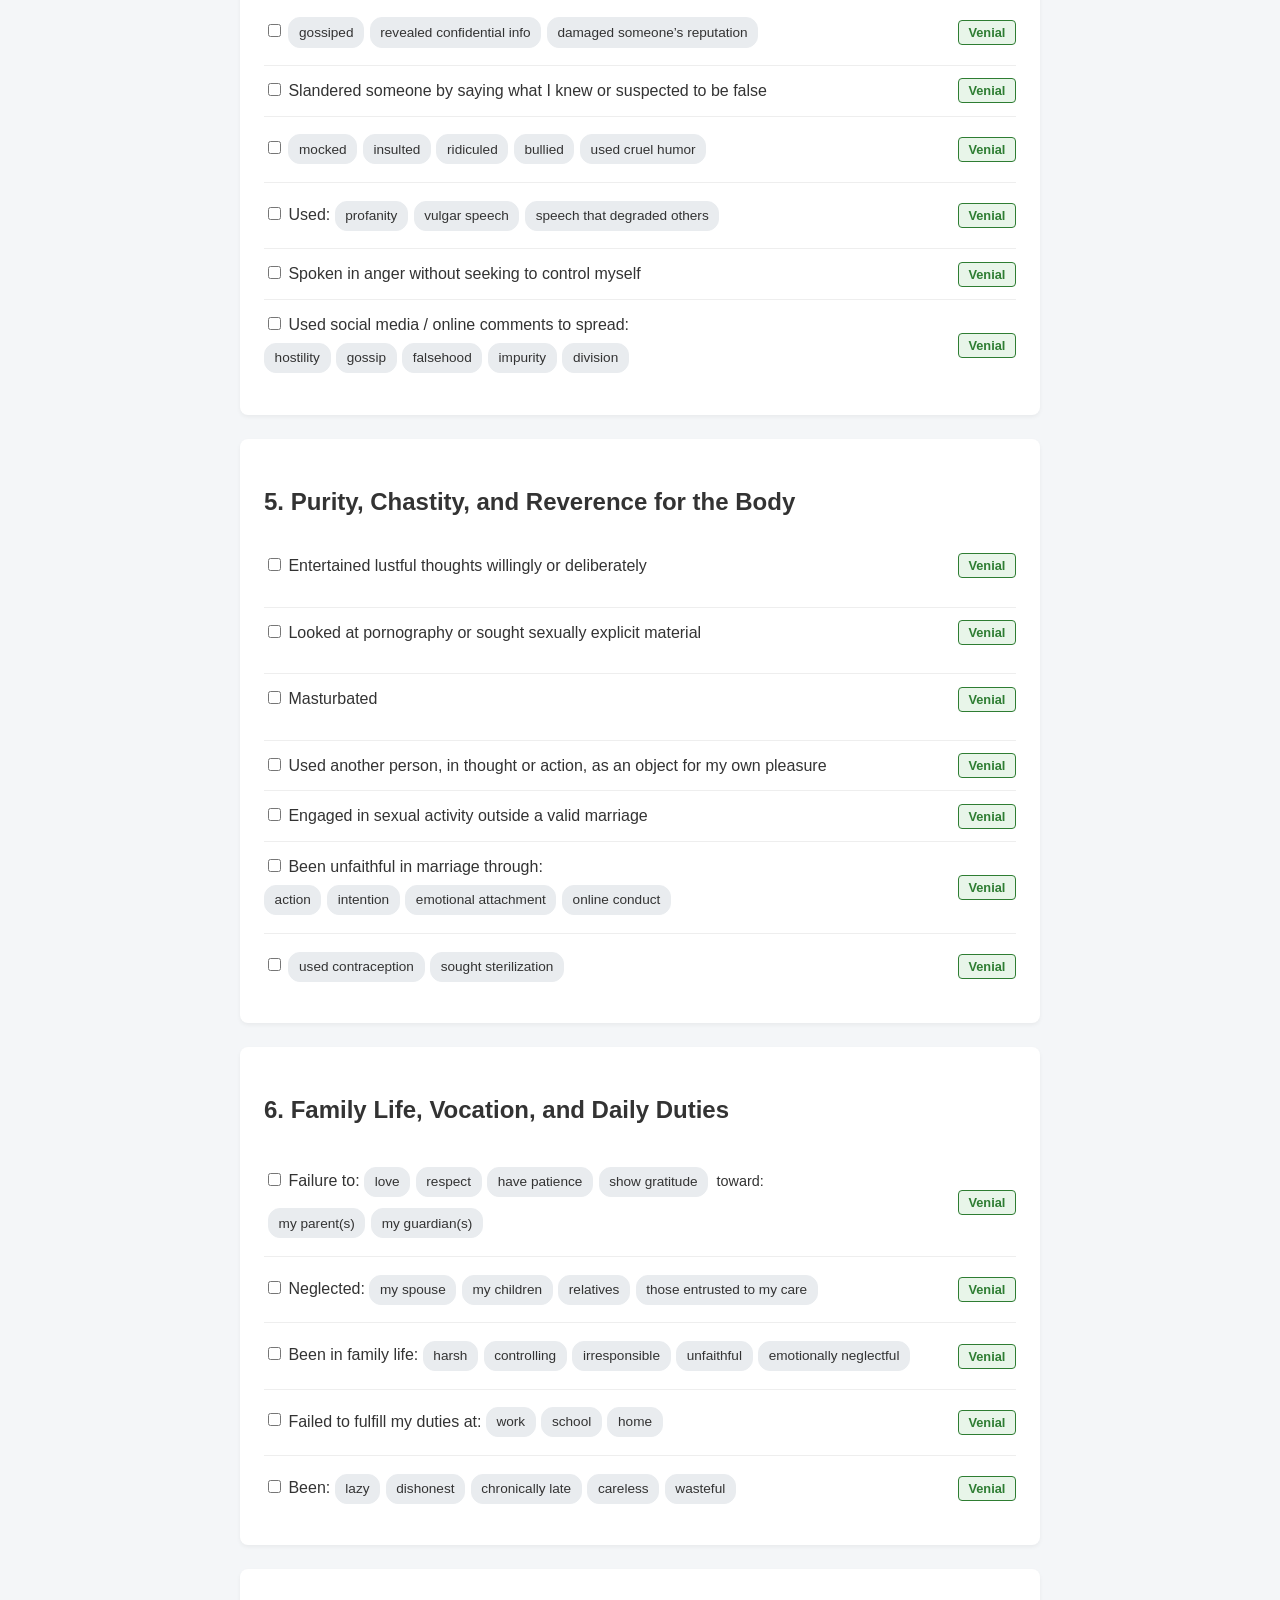
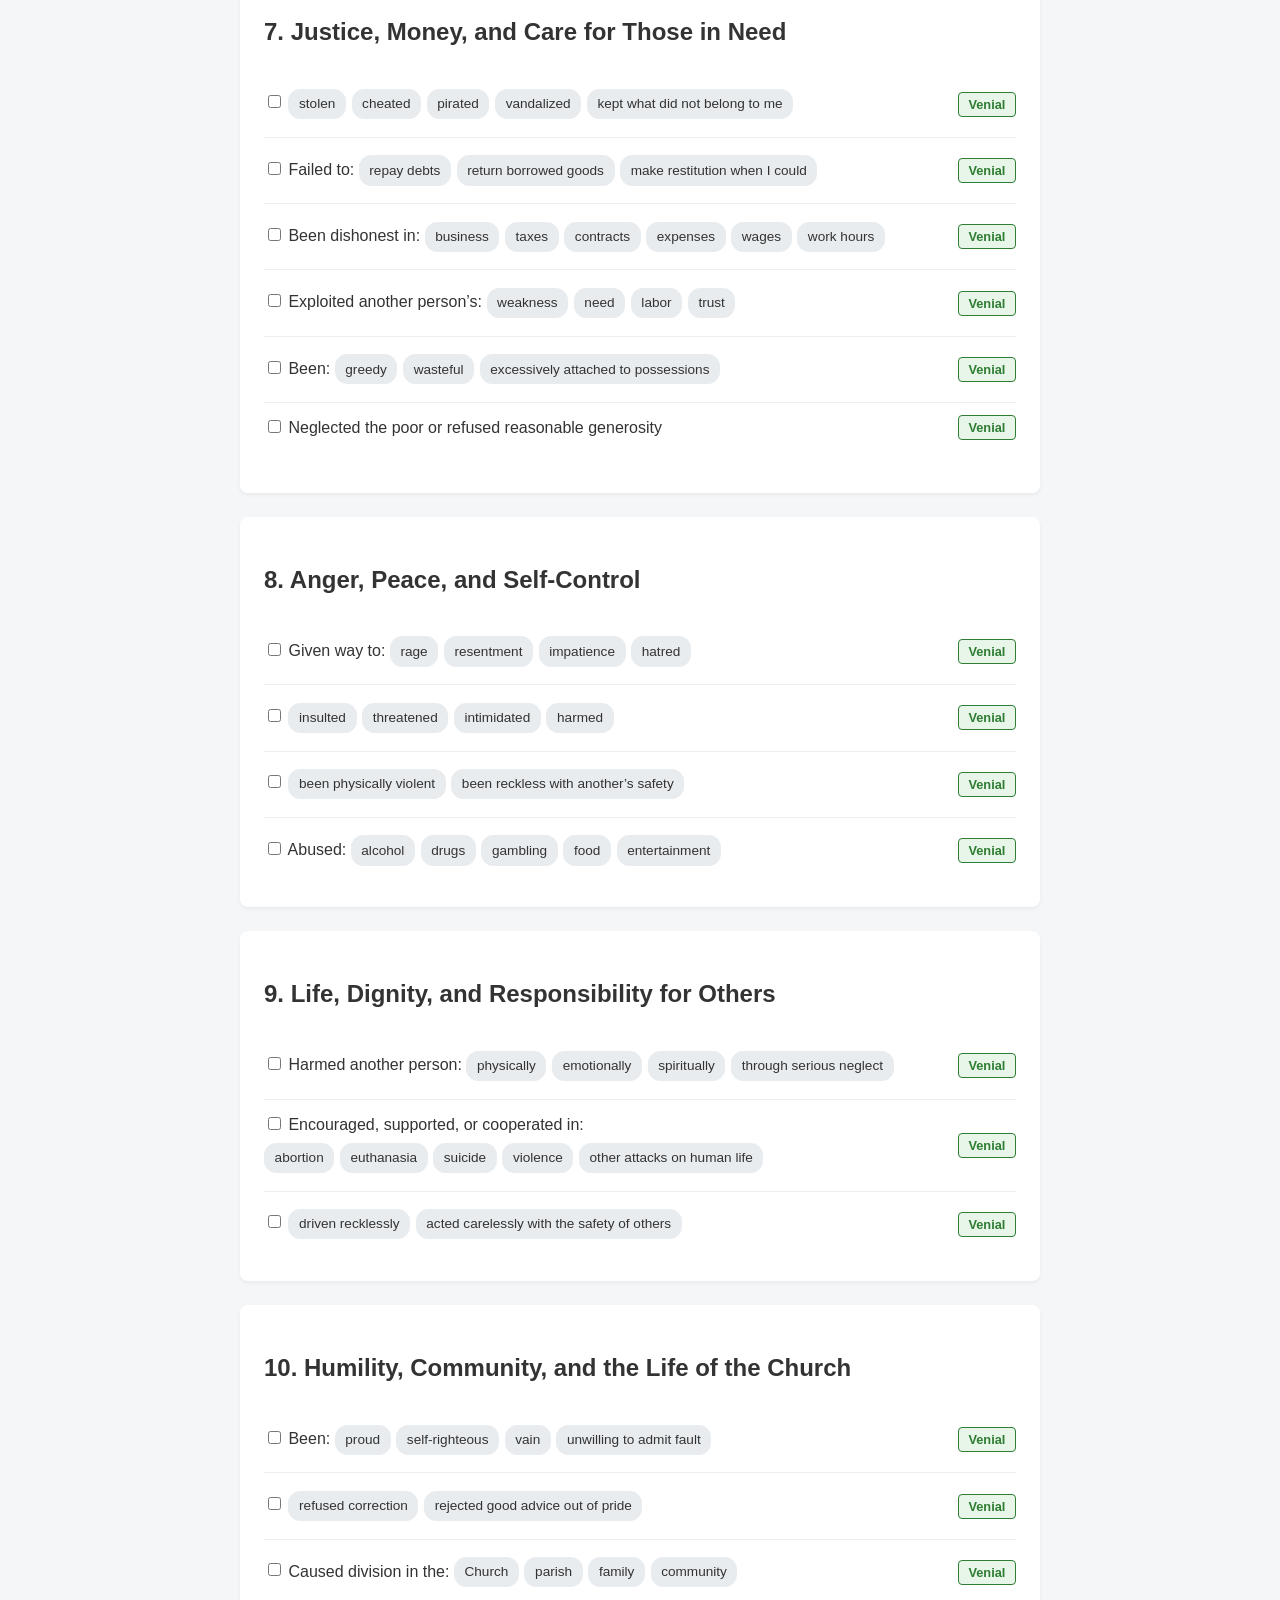
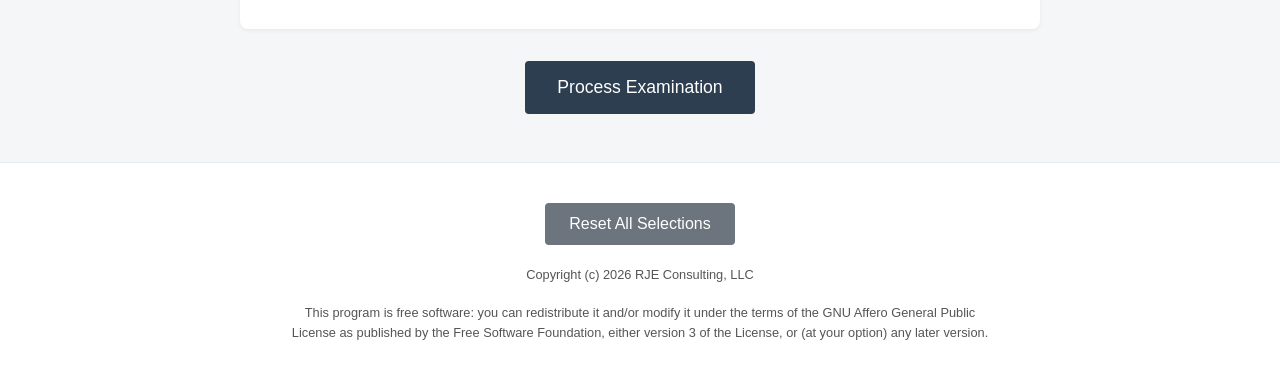
==== commit b9f7ad7c: "Add files via upload" ====
--- a/index.html
+++ b/index.html
@@ -23,8 +23,8 @@
             --chip-bg: #e9ecef;
             --chip-text: #333333;
             --chip-hover-bg: #dee2e6;
-            --accordion-dark-bg: #1e2631; /* Lightened shade of gray for dark mode accordions */
-            --accordion-dark-text: #cbd5e1; /* Lighter gray letters for dark mode accordions */
+            --accordion-dark-bg: #1e2631;
+            --accordion-dark-text: #cbd5e1;
         }
 
         [data-theme="dark"] {
@@ -41,8 +41,8 @@
             --chip-bg: #2d3748;
             --chip-text: #cbd5e1;
             --chip-hover-bg: #374151;
-            --accordion-dark-bg: #283342; /* Slightly brighter shade of gray in dark mode */
-            --accordion-dark-text: #e2e8f0; /* Lighter gray letters */
+            --accordion-dark-bg: #283342;
+            --accordion-dark-text: #e2e8f0;
         }
 
         body {
@@ -58,14 +58,12 @@
             transition: background-color 0.3s ease, color 0.3s ease, border-color 0.3s ease;
         }
 
-        /* Dark mode styling override for all accordion expand boxes */
         [data-theme="dark"] .teaching-expand-box {
             background-color: var(--accordion-dark-bg) !important;
             color: var(--accordion-dark-text) !important;
             border-color: var(--border-color);
         }
 
-        /* Default styling for expand boxes in light mode */
         .teaching-expand-box {
             background-color: #f8f9fa;
             padding: 0.75rem;
@@ -73,19 +71,28 @@
             border: 1px solid var(--border-color);
         }
 
-        /* Choice Pills / Chips Theming */
         .choice-pill {
             background-color: var(--chip-bg) !important;
             color: var(--chip-text) !important;
             border: 1px solid var(--border-color);
             transition: background-color 0.2s ease, color 0.2s ease;
+            cursor: pointer;
         }
 
         .choice-pill:hover {
             background-color: var(--chip-hover-bg) !important;
         }
 
-        /* Sticky Top Bar Container for Hamburger Menu / Theme Toggle */
+        .choice-pill.active {
+            background-color: var(--accent-color) !important;
+            color: #ffffff !important;
+        }
+
+        [data-theme="dark"] .choice-pill.active {
+            background-color: var(--accent-color) !important;
+            color: #ffffff !important;
+        }
+
         .top-bar {
             position: sticky;
             top: 0;
@@ -97,7 +104,7 @@
             margin: 0 auto;
             padding: 1rem 1rem 0 1rem;
             background-color: transparent;
-            pointer-events: none; /* Allows clicking "through" the top bar container padding */
+            pointer-events: none;
         }
 
         .top-bar-right {
@@ -106,10 +113,9 @@
             gap: 0.75rem;
             flex-direction: column;
             align-items: flex-end;
-            pointer-events: auto; /* Re-enables clicks specifically on the settings menu wrapper */
-        }
-
-        /* Hamburger Menu Icon & Dropdown Menu */
+            pointer-events: auto;
+        }
+
         .settings-container {
             position: relative;
         }
@@ -136,7 +142,6 @@
             opacity: 0.85;
         }
 
-        /* Hamburger Bar Lines and Animated X Transformation */
         .hamburger-line {
             display: block;
             width: 18px;
@@ -223,7 +228,6 @@
             opacity: 0.75;
         }
 
-        /* CSS to stack the teaching pill wrappers vertically */
         .expanded-teachings-container .sub-choices {
             display: flex;
             flex-direction: column;
@@ -239,7 +243,6 @@
             align-items: flex-start;
             gap: 0.25rem;
         }
-        /* Custom Free-Form Input Section Style */
         .custom-sin-group {
             margin-top: 1.25rem;
             padding-top: 0.75rem;
@@ -269,7 +272,6 @@
             border-radius: 4px;
             font-size: 0.95rem;
         }
-        /* Footer styling for copyright text */
         footer {
             text-align: center;
             padding: 2.5rem 1rem;
@@ -291,7 +293,6 @@
             white-space: pre-line;
         }
         
-        /* Overrides for text readability in dark mode */
         p, li, label, h1, h2, h3 {
             color: inherit;
         }
@@ -311,41 +312,41 @@
                         <a href="#script-container" id="confession-script-link" class="settings-link">Confession Script</a>
                     </div>
                     <div class="settings-item">
-                        <a href="#script-container" class="settings-link">End Notes</a>
+                        <a href="endnote.html" class="settings-link">End Notes</a>
                     </div>
                     <div class="settings-item">
                         <a href="#intro-section" class="settings-link">About</a>
                     </div>
                     <div class="settings-item" style="font-weight: bold; font-size: 0.85rem; color: var(--text-muted); padding-top: 0.4rem; padding-bottom: 0.2rem; border-bottom: none;">Jump to Section:</div>
                     <div class="settings-item">
-                        <a href="#section-1" class="settings-link" id="section-1-link">1. Faith & Fidelity</a>
+                        <a href="#section-1" class="settings-link">1. Faith & Fidelity</a>
                     </div>
                     <div class="settings-item">
-                        <a href="#section-2" class="settings-link" id="section-2-link">2. Love of God & Prayer</a>
+                        <a href="#section-2" class="settings-link">2. Love of God & Prayer</a>
                     </div>
                     <div class="settings-item">
-                        <a href="#section-3" class="settings-link" id="section-3-link">3. Love of Neighbor</a>
+                        <a href="#section-3" class="settings-link">3. Love of Neighbor</a>
                     </div>
                     <div class="settings-item">
-                        <a href="#section-4" class="settings-link" id="section-4-link">4. Speech & Media</a>
+                        <a href="#section-4" class="settings-link">4. Speech & Media</a>
                     </div>
                     <div class="settings-item">
-                        <a href="#section-5" class="settings-link" id="section-5-link">5. Purity & Chastity</a>
+                        <a href="#section-5" class="settings-link">5. Purity & Chastity</a>
                     </div>
                     <div class="settings-item">
-                        <a href="#section-6" class="settings-link" id="section-6-link">6. Family & Vocation</a>
+                        <a href="#section-6" class="settings-link">6. Family & Vocation</a>
                     </div>
                     <div class="settings-item">
-                        <a href="#section-7" class="settings-link" id="section-7-link">7. Justice & Money</a>
+                        <a href="#section-7" class="settings-link">7. Justice & Money</a>
                     </div>
                     <div class="settings-item">
-                        <a href="#section-8" class="settings-link" id="section-8-link">8. Anger & Self-Control</a>
+                        <a href="#section-8" class="settings-link">8. Anger & Self-Control</a>
                     </div>
                     <div class="settings-item">
-                        <a href="#section-9" class="settings-link" id="section-9-link">9. Life & Dignity</a>
+                        <a href="#section-9" class="settings-link">9. Life & Dignity</a>
                     </div>
                     <div class="settings-item">
-                        <a href="#section-10" class="settings-link" id="section-10-link">10. Humility & Church</a>
+                        <a href="#section-10" class="settings-link">10. Humility & Church</a>
                     </div>
                     <div class="settings-item" style="border-top: 1px solid var(--border-color); margin-top: 0.25rem; padding-top: 0.5rem;">
                         <button id="theme-toggle" class="settings-theme-btn" aria-label="Toggle Dark Mode">
@@ -359,13 +360,14 @@
 
     <header>
         <h1>Examination of Conscience</h1>
-        <p class="subtitle">Confession Script Generator</p>
+        <p class="subtitle">with the Saints And Popes &amp; Confession Script Generator</p>
+        <p style="font-style: italic; font-size: 0.95rem; margin-top: 0.5rem;">&ldquo;God never tires of forgiving: His tenderness restores our joy and helps us start anew.&rdquo; &mdash; Pope Francis</p>
     </header>
 
     <main>
         <section class="intro-box" id="intro-section">
-            <p>“Examine yourselves, to see whether you are holding to your faith.”<br><strong>— 2 Corinthians 13:5</strong></p>
-            <p>Check the boxes for sins that apply. Click individual choice pills to turn them on or off. Toggle Mortal/Venial classification as needed (occurrence boxes appear only when set to Mortal). Click "Process Examination" once finished to process the examination of conscience into a confession script.</p>
+            <p>&ldquo;Examine yourselves, to see whether you are holding to your faith.&rdquo;<br><strong>&mdash; 2 Corinthians 13:5</strong></p>
+            <p>Check the boxes for sins that apply. Click individual choice pills to turn them on or off. Toggle Mortal/Venial classification as needed (occurrence boxes appear only when set to Mortal). Click &quot;Process Examination&quot; once finished to process the examination of conscience into a confession script.</p>
             <p style="margin-top: 1rem;">Once you complete your confession, click on Reset All Selections to delete your choices. No data is saved on any device.</p>
         </section>
 
@@ -390,27 +392,36 @@
             <!-- 1. Faith in God and Fidelity to Christ -->
             <article class="examination-section" id="section-1">
                 <h2>1. Faith in God and Fidelity to Christ</h2>
-                <p class="scripture"><em>“Hold fast to the pattern of sound teaching.”</em> — <strong>2 Timothy 1:13</strong></p>
                 
-                <div class="sin-item-row venial-item" data-default-type="venial">
-                    <label><input type="checkbox" name="sin"> Placed anything before God: 
-                        <span class="sub-choices" data-base="placed {choice} before God" data-venial-base="I placed {choice} before God">
-                            <span class="choice-pill" data-value="money">money</span>
-                            <span class="choice-pill" data-value="success">success</span>
-                            <span class="choice-pill" data-value="pleasure">pleasure</span>
-                            <span class="choice-pill" data-value="approval">approval</span>
-                            <span class="choice-pill" data-value="politics">politics</span>
-                            <span class="choice-pill" data-value="comfort">comfort</span>
-                            <span class="choice-pill" data-value="my own will">my own will</span>
-                        </span>
-                    </label>
-                    <button type="button" class="type-toggle-btn venial">Venial</button>
-                    <div class="occ-container">Occasions: <input type="number" min="1" value="1" class="occ-input"></div>
-                </div>
-
-                <div class="sin-item-row venial-item expansive-row" data-default-type="venial">
+                <div class="sin-item-row venial-item expansive-row" data-default-type="venial" data-row-id="faith-placed-before-god">
                     <div class="main-question-block">
-                        <label><input type="checkbox" name="sin"> Doubted God’s: 
+                        <label><input type="checkbox" name="sin"> Placed anything before God:
+                            <span class="sub-choices" data-base="placed {choice} before God" data-venial-base="I placed {choice} before God">
+                                <span class="choice-pill" data-value="money">money</span>
+                                <span class="choice-pill" data-value="success">success</span>
+                                <span class="choice-pill" data-value="pleasure">pleasure</span>
+                                <span class="choice-pill" data-value="approval">approval</span>
+                                <span class="choice-pill" data-value="politics">politics</span>
+                                <span class="choice-pill" data-value="comfort">comfort</span>
+                                <span class="choice-pill" data-value="my own will">my own will</span>
+                            </span>
+                        </label>
+                    </div>
+                    <button type="button" class="type-toggle-btn venial">Venial</button>
+                    <div class="occ-container">Occasions: <input type="number" min="1" value="1" class="occ-input"></div>
+                    
+                    <div class="expanded-teachings-container" style="margin-top: 0.5rem; width: 100%;">
+                        <div class="teaching-expand-box" style="display: none; margin-top: 0.25rem;">
+                            <p style="margin: 0; font-size: 0.9rem; line-height: 1.5;">
+                                When created goods take God's place, the heart's affections become disordered: we seek from wealth, success, pleasure, comfort, control, politics, or human approval the security and happiness that only God can give. As St. Francis de Sales teaches, such attachments gradually diminish spiritual freedom, disturb peace of heart, and make us slaves to the very things we were meant to use rightly. The result may be anxiety, pride, resentment, and a weakened conscience, as we begin to love others and created things according to our own self-interest rather than according to God's will. True freedom comes through holy detachment: receiving earthly goods with gratitude, but loving God above them all and remaining ready to follow Him whether He gives or takes away. <a href="endnote.html#note-1" id="ref-1"><sup>1</sup></a>
+                            </p>
+                        </div>
+                    </div>
+                </div>
+
+                <div class="sin-item-row venial-item expansive-row" data-default-type="venial" data-row-id="faith-doubted-god">
+                    <div class="main-question-block">
+                        <label><input type="checkbox" name="sin"> Doubted God’s:
                             <span class="sub-choices" data-base="doubted God’s {choice}" data-venial-base="I doubted God's {choice}">
                                 <span class="choice-pill" data-value="goodness">goodness</span>
                                 <span class="choice-pill" data-value="providence">providence</span>
@@ -423,20 +434,21 @@
                     <div class="occ-container">Occasions: <input type="number" min="1" value="1" class="occ-input"></div>
                     
                     <div class="expanded-teachings-container" style="margin-top: 0.5rem; width: 100%;">
-                        <div class="teaching-pill-wrapper" id="doubt-accordion">
-                            <div class="teaching-expand-box" style="display: none; margin-top: 0.25rem;">
-                                <p style="margin: 0; font-size: 0.9rem; line-height: 1.5;">
-                                    When persistent doubt takes root regarding God's fundamental goodness, providence, mercy, and care, it triggers profound spiritual, emotional, and relational shifts. Individuals often experience spiritual isolation as hesitation replaces intimacy in prayer, while a loss of trust in divine provision forces an exhausting reliance on self-control, leading to chronic stress and burnout. Furthermore, doubting God's care during hardships can transform pain into bitterness and resentment, just as questioning His mercy traps people in cycles of shame and despair by stripping away hope and resilience. Ultimately, while wrestling with these questions is a deeply human experience, letting skepticism sever one's relationship with the divine dampens emotional well-being and distorts one's perspective on life's challenges.
-                                </p>
-                            </div>
+                        <div class="teaching-expand-box" style="display: none; margin-top: 0.25rem;">
+                            <p style="margin: 0; font-size: 0.9rem; line-height: 1.5; margin-bottom: 0.75rem;">
+                                Pope Benedict XVI taught that when individuals and societies push God aside or doubt His active providence, they fall into a trap of radical self-reliance that ultimately breeds emptiness and despair. Confronted with suffering, the temptation to question divine care leads to a crisis of hope. Benedict emphasized, however, that demanding instant material proof or viewing pain as proof of divine indifference misunderstands God's nature. True healing requires accepting our human limitations, resisting cynicism, and trusting that the universe is governed by a personal God whose ultimate essence is love and justice.
+                            </p>
+                            <p style="margin: 0; font-size: 0.9rem; line-height: 1.5;">
+                                To bridge the gap between human weakness and divine mercy, Benedict placed a profound emphasis on the sacrament of Reconciliation. He taught that the sacrament is not an arbitrary burden, but a concrete gift expressing God's goodness. Because sin creates both a vertical breach with God and a horizontal fracture within the human community, confession provides the &quot;almost physical&quot; certainty of pardon. For Benedict, returning to the confessional breaks the cycles of isolation and shame, forcing radical self-honesty, fostering humility, and allowing believers to continually pass from the side of destruction to the side of Christ's saving love. <a href="endnote.html#note-2" id="ref-2"><sup>2</sup></a>
+                            </p>
                         </div>
                     </div>
                 </div>
 
                 <!-- Expanded Teaching Section for Catholic Faith Denials -->
-                <div class="sin-item-row venial-item expansive-row" data-default-type="venial">
+                <div class="sin-item-row venial-item expansive-row" data-default-type="venial" data-row-id="faith-rejected-teaching">
                     <div class="main-question-block">
-                        <label><input type="checkbox" name="sin" data-statement="deliberately rejected or denied a teaching of the Catholic faith" data-venial-statement="I deliberately rejected or denied a teaching of the Catholic faith"> Deliberately rejected or denied a teaching of the Catholic faith</label>
+                        <label><input type="checkbox" name="sin" data-statement="deliberately rejected or denied a teaching of the Catholic faith" data-venial-statement="I deliberately rejected or denied a teaching of the Catholic faith"> Deliberately rejected or denied a teaching of the Catholic faith:</label>
                     </div>
                     <button type="button" class="type-toggle-btn venial">Venial</button>
                     <div class="occ-container">Occasions: <input type="number" min="1" value="1" class="occ-input"></div>
@@ -447,91 +459,91 @@
                             
                             <div class="teaching-pill-wrapper">
                                 <div class="pill-action-row">
-                                    <span class="choice-pill" data-value="the Real Presence in the Eucharist">1. The Real Presence in the Eucharist</span>
+                                    <span class="choice-pill" data-value="the Real Presence in the Eucharist">the Real Presence in the Eucharist</span>
                                 </div>
                                 <div class="teaching-expand-box">
-                                    <p><strong>The Teaching:</strong> The bread and wine consecrated at Mass truly and substantially become the actual Body, Blood, Soul, and Divinity of Jesus Christ (Transubstantiation), rather than remaining merely symbolic representations.</p>
+                                    <p><strong>Teaching:</strong> The bread and wine consecrated at Mass truly and substantially become the actual Body, Blood, Soul, and Divinity of Jesus Christ (Transubstantiation), rather than remaining merely symbolic representations.</p>
                                 </div>
                             </div>
 
                             <div class="teaching-pill-wrapper">
                                 <div class="pill-action-row">
-                                    <span class="choice-pill" data-value="artificial birth control">2. Artificial Birth Control (Contraception)</span>
+                                    <span class="choice-pill" data-value="artificial birth control">artificial birth control</span>
                                 </div>
                                 <div class="teaching-expand-box">
-                                    <p><strong>The Teaching:</strong> As affirmed in <em>Humanae Vitae</em>, every marital act must remain open to the transmission of life, and the intentional use of artificial contraceptives is intrinsically disordered.</p>
+                                    <p><strong>Teaching:</strong> As affirmed in <em>Humanae Vitae</em>, every marital act must remain open to the transmission of life, and the intentional use of artificial contraceptives is intrinsically disordered.</p>
                                 </div>
                             </div>
 
                             <div class="teaching-pill-wrapper">
                                 <div class="pill-action-row">
-                                    <span class="choice-pill" data-value="the moral inadmissibility of abortion">3. Inadmissibility of Abortion</span>
+                                    <span class="choice-pill" data-value="the moral inadmissibility of abortion">the moral inadmissibility of abortion</span>
                                 </div>
                                 <div class="teaching-expand-box">
-                                    <p><strong>The Teaching:</strong> Human life must be respected and protected absolutely from the moment of conception. Direct abortion is a grave moral evil, and formal cooperation incurs automatic excommunication.</p>
+                                    <p><strong>Teaching:</strong> Human life must be respected and protected absolutely from the moment of conception. Direct abortion is a grave moral evil, and formal cooperation incurs automatic excommunication.</p>
                                 </div>
                             </div>
 
                             <div class="teaching-pill-wrapper">
                                 <div class="pill-action-row">
-                                    <span class="choice-pill" data-value="the male-only priesthood">4. Male-Only Priesthood</span>
+                                    <span class="choice-pill" data-value="the male-only priesthood">the male-only priesthood</span>
                                 </div>
                                 <div class="teaching-expand-box">
-                                    <p><strong>The Teaching:</strong> By divine constitution, the sacrament of Holy Orders can only be validly conferred upon baptized males, as affirmed definitively by Pope John Paul II in <em>Ordinatio Sacerdotalis</em>.</p>
+                                    <p><strong>Teaching:</strong> By divine constitution, the sacrament of Holy Orders can only be validly conferred upon baptized males, as affirmed definitively by Pope John Paul II in <em>Ordinatio Sacerdotalis</em>.</p>
                                 </div>
                             </div>
 
                             <div class="teaching-pill-wrapper">
                                 <div class="pill-action-row">
-                                    <span class="choice-pill" data-value="the exclusivity of Holy Communion">5. Exclusivity of Holy Communion</span>
+                                    <span class="choice-pill" data-value="the exclusivity of Holy Communion">the exclusivity of Holy Communion</span>
                                 </div>
                                 <div class="teaching-expand-box">
-                                    <p><strong>The Teaching:</strong> Receiving the Eucharist is a sign of full communion in faith, morals, and church discipline. Therefore, non-Catholics, Catholics in irregular unions, and those conscious of unconfessed mortal sin may not receive.</p>
+                                    <p><strong>Teaching:</strong> Receiving the Eucharist is a sign of full communion in faith, morals, and church discipline. Therefore, non-Catholics, Catholics in irregular unions, and those conscious of unconfessed mortal sin may not receive.</p>
                                 </div>
                             </div>
 
                             <div class="teaching-pill-wrapper">
                                 <div class="pill-action-row">
-                                    <span class="choice-pill" data-value="teachings on same-sex sexual activity and marriage">6. Moral Imperative on Same-Sex Activity & Marriage</span>
+                                    <span class="choice-pill" data-value="teachings on same-sex sexual activity and marriage">teachings on same-sex sexual activity and marriage</span>
                                 </div>
                                 <div class="teaching-expand-box">
-                                    <p><strong>The Teaching:</strong> Homosexual inclinations are not inherently sinful, but homosexual acts are intrinsically disordered, and marriage can only be validly contracted between one man and one woman.</p>
+                                    <p><strong>Teaching:</strong> Homosexual inclinations are not inherently sinful, but homosexual acts are intrinsically disordered, and marriage can only be validly contracted between one man and one woman.</p>
                                 </div>
                             </div>
 
                             <div class="teaching-pill-wrapper">
                                 <div class="pill-action-row">
-                                    <span class="choice-pill" data-value="papal infallibility and authority">7. Infallibility and Authority of the Papacy</span>
+                                    <span class="choice-pill" data-value="papal infallibility and authority">papal infallibility and authority</span>
                                 </div>
                                 <div class="teaching-expand-box">
-                                    <p><strong>The Teaching:</strong> The Pope, when speaking <em>ex cathedra</em> on matters of faith and morals, possesses the charism of infallibility, and Catholics owe religious submission of intellect and will to the ordinary magisterium.</p>
+                                    <p><strong>Teaching:</strong> The Pope, when speaking <em>ex cathedra</em> on matters of faith and morals, possesses the charism of infallibility, and Catholics owe religious submission of intellect and will to the ordinary magisterium.</p>
                                 </div>
                             </div>
 
                             <div class="teaching-pill-wrapper">
                                 <div class="pill-action-row">
-                                    <span class="choice-pill" data-value="the requirement of sacramental confession">8. Sacramental Confession Requirement</span>
+                                    <span class="choice-pill" data-value="the requirement of sacramental confession">the requirement of sacramental confession</span>
                                 </div>
                                 <div class="teaching-expand-box">
-                                    <p><strong>The Teaching:</strong> Mortal sins must be confessed to a priest in the Sacrament of Reconciliation before receiving the Eucharist, as Christ gave the Apostles the specific authority to forgive and retain sins.</p>
+                                    <p><strong>Teaching:</strong> Mortal sins must be confessed to a priest in the Sacrament of Reconciliation before receiving the Eucharist, as Christ gave the Apostles the specific authority to forgive and retain sins.</p>
                                 </div>
                             </div>
 
                             <div class="teaching-pill-wrapper">
                                 <div class="pill-action-row">
-                                    <span class="choice-pill" data-value="the indissolubility of valid marriage">9. Indissolubility of Valid Marriage & Annulments</span>
+                                    <span class="choice-pill" data-value="the indissolubility of valid marriage">the indissolubility of valid marriage</span>
                                 </div>
                                 <div class="teaching-expand-box">
-                                    <p><strong>The Teaching:</strong> A valid, consummated sacramental marriage cannot be dissolved by any human power or for any reason other than death. Divorce separates civil status, but does not end the spiritual bond.</p>
+                                    <p><strong>Teaching:</strong> A valid, consummated sacramental marriage cannot be dissolved by any human power or for any reason other than death. Divorce separates civil status, but does not end the spiritual bond.</p>
                                 </div>
                             </div>
 
                             <div class="teaching-pill-wrapper">
                                 <div class="pill-action-row">
-                                    <span class="choice-pill" data-value="the necessity of the Church for salvation">10. Necessity of the Church for Salvation</span>
+                                    <span class="choice-pill" data-value="the necessity of the Church for salvation">the necessity of the Church for salvation</span>
                                 </div>
                                 <div class="teaching-expand-box">
-                                    <p><strong>The Teaching:</strong> While God can save those outside visible boundaries through invincible ignorance, the Catholic Church is the ordinary instrument of salvation established by Christ ("Outside the Church there is no salvation").</p>
+                                    <p><strong>Teaching:</strong> While God can save those outside visible boundaries through invincible ignorance, the Catholic Church is the ordinary instrument of salvation established by Christ (&quot;Outside the Church there is no salvation&quot;).</p>
                                 </div>
                             </div>
 
@@ -539,31 +551,54 @@
                     </div>
                 </div>
 
-                <div class="sin-item-row venial-item" data-default-type="venial" id="neglected-row">
-                    <label><input type="checkbox" name="sin" id="neglected-checkbox"> Neglected through 
-                        <span class="sub-choices" id="neglected-choices">
-                            <span class="choice-pill neglected-pill" data-value="indifference">indifference</span>
-                            <span class="choice-pill neglected-pill" data-value="laziness">laziness</span>
-                        </span>
-                        <span>:</span>
-                        <span class="sub-choices" id="neglected-targets-choices" style="margin-left: 0.25rem;">
-                            <span class="choice-pill" data-value="prayer">prayer</span>
-                            <span class="choice-pill" data-value="Scripture">Scripture</span>
-                            <span class="choice-pill" data-value="Mass">Mass</span>
-                            <span class="choice-pill" data-value="the sacraments">the sacraments</span>
-                        </span>
-                    </label>
-                    <button type="button" class="type-toggle-btn venial">Venial</button>
-                    <div class="occ-container">Occasions: <input type="number" min="1" value="1" class="occ-input"></div>
-                </div>
-
-                <div class="sin-item-row venial-item" data-default-type="venial">
-                    <label><input type="checkbox" name="sin" data-statement="received Holy Communion knowingly in a state of mortal sin" data-venial-statement="I received Holy Communion knowingly in a state of mortal sin"> Received Holy Communion knowingly in a state of mortal sin</label>
-                    <button type="button" class="type-toggle-btn venial">Venial</button>
-                    <div class="occ-container">Occasions: <input type="number" min="1" value="1" class="occ-input"></div>
-                </div>
-
-                <div class="sin-item-row venial-item expansive-row" data-default-type="venial">
+                <div class="sin-item-row venial-item expansive-row" data-default-type="venial" id="neglected-row" data-row-id="faith-neglected">
+                    <div class="main-question-block">
+                        <label><input type="checkbox" name="sin" id="neglected-checkbox"> Neglected through
+                            <span class="sub-choices" id="neglected-choices">
+                                <span class="choice-pill neglected-pill" data-value="indifference">indifference</span>
+                                <span class="choice-pill neglected-pill" data-value="laziness">laziness</span>
+                            </span>
+                            <span>:</span>
+                            <span class="sub-choices" id="neglected-targets-choices" style="margin-left: 0.25rem;">
+                                <span class="choice-pill" data-value="prayer">prayer</span>
+                                <span class="choice-pill" data-value="Scripture">Scripture</span>
+                                <span class="choice-pill" data-value="Mass">Mass</span>
+                                <span class="choice-pill" data-value="the sacraments">the sacraments</span>
+                            </span>
+                        </label>
+                    </div>
+                    <button type="button" class="type-toggle-btn venial">Venial</button>
+                    <div class="occ-container">Occasions: <input type="number" min="1" value="1" class="occ-input"></div>
+
+                    <div class="expanded-teachings-container" style="margin-top: 0.5rem; width: 100%;">
+                        <div class="teaching-expand-box" style="display: none; margin-top: 0.25rem;">
+                            <p style="margin: 0; font-size: 0.9rem; line-height: 1.5; margin-bottom: 0.75rem;">
+                                St. Thomas Aquinas provides a systematic analysis of this spiritual laziness under the heading of acedia, identifying it as a capital vice and a form of sorrow about spiritual good. In his Summa Theologiae, Aquinas explains that acedia induces a heaviness of mind that makes a person sluggish and disgusted regarding divine things. Because spiritual goods require effort and oppose the flesh, the soul affected by acedia shrinks back from them as burdensome. This vice specifically attacks the soul's communion with God by making prayer feel tedious, long, and overly demanding, leading individuals to neglect or truncate their daily dialogue with the Creator.
+                            </p>
+                            <p style="margin: 0; font-size: 0.9rem; line-height: 1.5;">
+                                Finally, Aquinas connects this capital vice directly to the neglect of Scripture, Holy Mass, and the sacraments. When a person is overcome by acedia, they lose their appetite for divine wisdom found in Sacred Scripture, finding holy words dry and unappealing. This internal aversion ultimately manifests in external omission or careless compliance regarding the Mass and the sacraments, as the slothful person dreads the spiritual joy and transformation that divine worship demands, preferring instead worldly distractions or empty ease. <a href="endnote.html#note-3" id="ref-3"><sup>3</sup></a>
+                            </p>
+                        </div>
+                    </div>
+                </div>
+
+                <div class="sin-item-row venial-item expansive-row" data-default-type="venial" data-row-id="faith-communion-state-of-sin">
+                    <div class="main-question-block">
+                        <label><input type="checkbox" name="sin" data-statement="received Holy Communion knowingly in a state of mortal sin" data-venial-statement="I received Holy Communion knowingly in a state of mortal sin"> Received Holy Communion knowingly in a state of mortal sin</label>
+                    </div>
+                    <button type="button" class="type-toggle-btn venial">Venial</button>
+                    <div class="occ-container">Occasions: <input type="number" min="1" value="1" class="occ-input"></div>
+
+                    <div class="expanded-teachings-container" style="margin-top: 0.5rem; width: 100%;">
+                        <div class="teaching-expand-box" style="display: none; margin-top: 0.25rem;">
+                            <p style="margin: 0; font-size: 0.9rem; line-height: 1.5;">
+                                Receiving Holy Communion knowingly in a state of mortal sin is a grave sacrilege, strictly prohibiting participation until the soul is cleansed through the Sacrament of Reconciliation. Beyond avoiding mortal sin, true preparation requires examining one's intentions, cultivating profound humility, and stripping the heart of even deliberate attachments to venial sins. While he passionately advocates for frequent and even daily communion to nourish spiritual growth, St. Francis de Sales emphasizes that approaching the Eucharist worthily demands rigorous interior preparation before receiving and a dedicated period of quiet thanksgiving afterward. <a href="endnote.html#note-4" id="ref-4"><sup>4</sup></a>
+                            </p>
+                        </div>
+                    </div>
+                </div>
+
+                <div class="sin-item-row venial-item expansive-row" data-default-type="venial" data-row-id="faith-gods-name">
                     <div class="main-question-block">
                         <label><input type="checkbox" name="sin"> Used God’s name:</label>
                     </div>
@@ -573,38 +608,35 @@
                     <div class="expanded-teachings-container" style="margin-top: 0.5rem; width: 100%;">
                         <div class="sub-choices" data-base="used God’s name {choice}" data-venial-base="I used God's name {choice}" style="display: flex; flex-direction: column; gap: 0.75rem;">
                             
-                            <!-- Irreverently Chip & Accordion -->
                             <div class="teaching-pill-wrapper">
                                 <div class="pill-action-row">
                                     <span class="choice-pill" data-value="irreverently">irreverently</span>
                                 </div>
                                 <div class="teaching-expand-box" style="display: none; margin-top: 0.25rem;">
                                     <p style="margin: 0; font-size: 0.9rem; line-height: 1.5;">
-                                        <strong>Speech Shapes the Inner Heart:</strong> Human words are not neutral; they shape how we think and feel. When we use God’s name carelessly, it breeds a subtle irreverence within our own souls. It dulls our sense of awe and reverence, making it easier to view God not as a living, holy Creator with whom we are in relationship, but as an abstract concept or a convenient exclamation point. Conversely, guarding our speech helps cultivate an inner posture of respect and humility.
+                                        <strong>Speech Shapes the Inner Heart:</strong> Human words are not neutral; they shape how we think and feel. When we use God’s name carelessly, it breeds a subtle irreverence within our own souls, dulling our sense of awe and reverence.
                                     </p>
                                 </div>
                             </div>
 
-                            <!-- Carelessly Chip & Accordion -->
                             <div class="teaching-pill-wrapper">
                                 <div class="pill-action-row">
                                     <span class="choice-pill" data-value="carelessly">carelessly</span>
                                 </div>
                                 <div class="teaching-expand-box" style="display: none; margin-top: 0.25rem;">
                                     <p style="margin: 0; font-size: 0.9rem; line-height: 1.5;">
-                                        <strong>It Contradicts the Reality of Who God Is:</strong> God is the source of all life, goodness, truth, and holiness. To invoke His name carelessly—such as shouting it out of temper, impatience, or vulgarity—links the holy name of God with human anger, profanity, or emptiness. It is a misalignment of reality: using the name of the One who brings order and peace to express chaos, malice, or thoughtlessness.
+                                        <strong>It Contradicts the Reality of Who God Is:</strong> God is the source of all life, goodness, truth, and holiness. To invoke His name carelessly links the holy name of God with human anger, profanity, or emptiness.
                                     </p>
                                 </div>
                             </div>
 
-                            <!-- In Anger Chip & Accordion -->
                             <div class="teaching-pill-wrapper">
                                 <div class="pill-action-row">
                                     <span class="choice-pill" data-value="in anger">in anger</span>
                                 </div>
                                 <div class="teaching-expand-box" style="display: none; margin-top: 0.25rem;">
                                     <p style="margin: 0; font-size: 0.9rem; line-height: 1.5;">
-                                        <strong>Names Carry Identity, Dignity, and Presence:</strong> In ancient and biblical contexts, a person’s name was not just a label; it represented their entire identity, character, reputation, and presence. To use someone’s name is to invoke them. When you use God’s name, you are invoking the Creator of the universe. Treating that name as a casual filler word, a swear word, or an exclamation of frustration strips the ultimate Reality of His dignity and treats the sacred as common.
+                                        <strong>Names Carry Identity, Dignity, and Presence:</strong> In ancient and biblical contexts, a person’s name represented their entire identity, character, and presence. Treating that name as a casual filler word strips the ultimate Reality of His dignity.
                                     </p>
                                 </div>
                             </div>
@@ -613,8 +645,8 @@
                     </div>
                 </div>
 
-                <div class="sin-item-row venial-item" data-default-type="venial">
-                    <label><input type="checkbox" name="sin"> Taken part in: 
+                <div class="sin-item-row venial-item" data-default-type="venial" data-row-id="faith-superstition">
+                    <label><input type="checkbox" name="sin"> Taken part in:
                         <span class="sub-choices" data-base="taken part in {choice}" data-venial-base="I took part in {choice}">
                             <span class="choice-pill" data-value="superstition">superstition</span>
                             <span class="choice-pill" data-value="occult practices">occult practices</span>
@@ -628,13 +660,13 @@
                     <div class="occ-container">Occasions: <input type="number" min="1" value="1" class="occ-input"></div>
                 </div>
 
-                <div class="sin-item-row venial-item" data-default-type="venial">
+                <div class="sin-item-row venial-item" data-default-type="venial" data-row-id="faith-ashamed-christ">
                     <label><input type="checkbox" name="sin" data-statement="been ashamed of Christ or failed to witness to the faith when charity and duty called for it" data-venial-statement="I was ashamed of Christ or failed to witness to the faith when charity and duty called for it"> Been ashamed of Christ or failed to witness to the faith when charity and duty called for it</label>
                     <button type="button" class="type-toggle-btn venial">Venial</button>
                     <div class="occ-container">Occasions: <input type="number" min="1" value="1" class="occ-input"></div>
                 </div>
                 
-                <div class="sin-item-row venial-item expansive-row" data-default-type="venial">
+                <div class="sin-item-row venial-item expansive-row" data-default-type="venial" data-row-id="faith-presumption">
                     <div class="main-question-block">
                         <label><input type="checkbox" name="sin" data-statement="presumed upon God’s mercy while intending to continue in sin" data-venial-statement="I presumed upon God's mercy while intending to continue in sin"> Presumed upon God’s mercy while intending to continue in sin</label>
                     </div>
@@ -642,35 +674,30 @@
                     <div class="occ-container">Occasions: <input type="number" min="1" value="1" class="occ-input"></div>
                     
                     <div class="expanded-teachings-container" style="margin-top: 0.5rem; width: 100%;">
-                        <div class="teaching-pill-wrapper" id="presumption-accordion">
-                            <div class="teaching-expand-box" style="display: none; margin-top: 0.25rem;">
-                                <p style="margin: 0; font-size: 0.9rem; line-height: 1.5; margin-bottom: 0.75rem;">
-                                    <strong>God has promised forgiveness to the penitent, but He has not promised tomorrow to the procrastinator.</strong>
-                                </p>
-                                <p style="margin: 0; font-size: 0.9rem; line-height: 1.5; margin-bottom: 0.75rem;">
-                                    St. Francis de Sales warns against the grave danger of presumption—the act of relying on God's mercy while deliberately intending to continue in sin. This mindset fundamentally distorts the divine nature by separating God’s mercy from His justice, treating His infinite patience as a license for disobedience. Rather than recognizing divine generosity as an invitation to conversion, the presumptuous soul attempts to manipulate God's goodness, mocking His patience and inviting spiritual hardening.
-                                </p>
-                                <p style="margin: 0; font-size: 0.9rem; line-height: 1.5;">
-                                    Persisting in this illusion inflicts profound damage on the interior life, leading to spiritual blindness, a hardened conscience, and the arrogant belief that one can control the hour of their own repentance. Ultimately, this gamble with eternal salvation risks final impenitence. True Christian confidence contrasts sharply with this attitude: whereas presumption uses God's goodness as an excuse for license, true hope inspires the sinner to abandon wrongdoing and genuinely seek holiness through daily conversion.
-                                </p>
-                            </div>
+                        <div class="teaching-expand-box" style="display: none; margin-top: 0.25rem;">
+                            <p style="margin: 0; font-size: 0.9rem; line-height: 1.5;">
+                                God has promised forgiveness to the penitent, but He has not promised tomorrow to the procrastinator. St. Francis de Sales warns against the grave danger of presumption&mdash;the act of relying on God's mercy while deliberately intending to continue in sin. This mindset fundamentally distorts the divine nature by separating God's mercy from His justice, treating His infinite patience as a license for disobedience. Ultimately, this gamble with eternal salvation risks final impenitence. <a href="endnote.html#note-5" id="ref-5"><sup>5</sup></a>
+                            </p>
                         </div>
                     </div>
                 </div>
 
-                <div class="sin-item-row venial-item" data-default-type="venial">
-                    <label><input type="checkbox" name="sin" data-statement="fallen into discouragement or despair, as though my sins were greater than God’s mercy" data-venial-statement="I fell into discouragement or despair, as though my sins were greater than God's mercy"> Fallen into discouragement or despair, as though my sins were greater than God’s mercy</label>
-                    <button type="button" class="type-toggle-btn venial">Venial</button>
-                    <div class="occ-container">Occasions: <input type="number" min="1" value="1" class="occ-input"></div>
-                </div>
-
-                <!-- Free-Form Custom Sin Field for Section 1 -->
-                <div class="custom-sin-group sin-item-row venial-item" id="custom-row-1" data-default-type="venial">
-                    <label for="custom-sin-1">Other unrepresented sin(s) in this category:</label>
-                    <div class="custom-sin-input-row">
-                        <input type="text" id="custom-sin-1" class="custom-sin-input" placeholder="Type any other sin here...">
-                        <button type="button" class="type-toggle-btn venial">Venial</button>
-                        <div class="occ-container">Occasions: <input type="number" min="1" value="1" class="occ-input custom-occ-input"></div>
+                <div class="sin-item-row venial-item expansive-row" data-default-type="venial" data-row-id="faith-despair">
+                    <div class="main-question-block">
+                        <label><input type="checkbox" name="sin" data-statement="fallen into discouragement or despair, as though my sins were greater than God’s mercy" data-venial-statement="I fell into discouragement or despair, as though my sins were greater than God's mercy"> Fallen into discouragement or despair, as though my sins were greater than God’s mercy</label>
+                    </div>
+                    <button type="button" class="type-toggle-btn venial">Venial</button>
+                    <div class="occ-container">Occasions: <input type="number" min="1" value="1" class="occ-input"></div>
+
+                    <div class="expanded-teachings-container" style="margin-top: 0.5rem; width: 100%;">
+                        <div class="teaching-expand-box" style="display: none; margin-top: 0.25rem;">
+                            <p style="margin: 0; font-size: 0.9rem; line-height: 1.5; margin-bottom: 0.75rem;">
+                                <strong>Overcoming Despair: The Spiritual Necessity of Trust and Confession.</strong> Falling into despair or excessive discouragement is a serious spiritual hazard because it implicitly measures human sinfulness as greater than God's infinite mercy. This state of mind amounts to a hidden form of pride and a direct offense against God's supreme goodness, as it falsely accuses Him of being unable or unwilling to forgive. Furthermore, this discouragement paralyzes the soul with restless anxiety and false shame, driving the seeker away from prayer and halting all progress toward holiness.
+                            </p>
+                            <p style="margin: 0; font-size: 0.9rem; line-height: 1.5;">
+                                Consequently, these interior burdens of distrust and despair must be brought to the Sacrament of Reconciliation. Confession breaks the isolating echo chamber of self-accusation, realigns the will, and provides the objective, external assurance of divine absolution needed to heal the soul. By bringing these struggles to a confessor, the penitent replaces anxious self-reliance with peaceful confidence in God, learning to practice holy patience and abandon themselves entirely to His mercy.
+                            </p>
+                        </div>
                     </div>
                 </div>
             </article>
@@ -678,9 +705,8 @@
             <!-- 2. Love of God: Prayer, Worship, and Gratitude -->
             <article class="examination-section" id="section-2">
                 <h2>2. Love of God: Prayer, Worship, and Gratitude</h2>
-                <p class="scripture"><em>“Pray without ceasing; give thanks in all circumstances.”</em> — <strong>1 Thessalonians 5:17–18</strong></p>
                 
-                <div class="sin-item-row venial-item expansive-row" data-default-type="venial">
+                <div class="sin-item-row venial-item expansive-row" data-default-type="venial" data-row-id="god-regular-prayer">
                     <div class="main-question-block">
                         <label><input type="checkbox" name="sin" data-statement="failed to give God regular time in prayer" data-venial-statement="I failed to give God regular time in prayer"> Failed to give God regular time in prayer</label>
                     </div>
@@ -688,20 +714,15 @@
                     <div class="occ-container">Occasions: <input type="number" min="1" value="1" class="occ-input"></div>
                     
                     <div class="expanded-teachings-container" style="margin-top: 0.5rem; width: 100%;">
-                        <div class="teaching-pill-wrapper" id="prayer-time-accordion">
-                            <div class="teaching-expand-box" style="display: none; margin-top: 0.25rem;">
-                                <p style="margin: 0; font-size: 0.9rem; line-height: 1.5; margin-bottom: 0.75rem;">
-                                    <strong>Relationships Require Communication to Survive:</strong> At its core, religion is not merely a set of rules; it is a relationship with the living God. No human relationship—whether a marriage, a close friendship, or a family bond—can survive, let alone flourish, without regular, intentional communication. If you went weeks or months without speaking to your spouse or a close friend, the relationship would grow cold, distant, and eventually wither. Daily prayer keeps the lines of communication open, turning your heart toward God so that the relationship stays vibrant rather than theoretical.
-                                </p>
-                                <p style="margin: 0; font-size: 0.9rem; line-height: 1.5;">
-                                    <strong>Prayer Realigns the Human Will:</strong> As discussed earlier, putting our own will ahead of God’s is the root of moral failure and selfishness. Human nature naturally drifts toward self-preservation, comfort, and control. Daily prayer acts as a spiritual anchor or a compass recalibration. Taking time each day to step back, acknowledge God’s sovereignty, and listen to His voice helps quiet the noise of ego and temptation, making it easier to choose love, patience, and goodness when daily pressures mount.
-                                </p>
-                            </div>
+                        <div class="teaching-expand-box" style="display: none; margin-top: 0.25rem;">
+                            <p style="margin: 0; font-size: 0.9rem; line-height: 1.5;">
+                                <strong>Relationships Require Communication to Survive:</strong> At its core, religion is a relationship with the living God. No human relationship can survive without regular, intentional communication. Daily prayer keeps the lines of communication open, turning your heart toward God so that the relationship stays vibrant rather than theoretical.
+                            </p>
                         </div>
                     </div>
                 </div>
 
-                <div class="sin-item-row venial-item expansive-row" data-default-type="venial">
+                <div class="sin-item-row venial-item expansive-row" data-default-type="venial" data-row-id="god-prayed-only-wants">
                     <div class="main-question-block">
                         <label><input type="checkbox" name="sin" data-statement="prayed only when I wanted something, while neglecting adoration, thanksgiving, and repentance" data-venial-statement="I prayed only when I wanted something, while neglecting adoration, thanksgiving, and repentance"> Prayed only when I wanted something, while neglecting adoration, thanksgiving, and repentance</label>
                     </div>
@@ -709,26 +730,31 @@
                     <div class="occ-container">Occasions: <input type="number" min="1" value="1" class="occ-input"></div>
                     
                     <div class="expanded-teachings-container" style="margin-top: 0.5rem; width: 100%;">
-                        <div class="teaching-pill-wrapper" id="prayed-only-accordion">
-                            <div class="teaching-expand-box" style="display: none; margin-top: 0.25rem;">
-                                <p style="margin: 0; font-size: 0.9rem; line-height: 1.5; margin-bottom: 0.75rem;">
-                                    <strong>Treating God purely as a cosmic problem-solver distorts the nature of Love</strong>
-                                </p>
-                                <p style="margin: 0; font-size: 0.9rem; line-height: 1.5;">
-                                    In any healthy human relationship—such as a marriage or a deep friendship—if one person only spoke to the other to demand help or ask for favors, while never expressing appreciation, affection, or acknowledging their own faults when they hurt the other person, the relationship would feel hollow and exploitative. Love requires mutuality, presence, and appreciation for the person themselves, not just what they can do for us.
-                                </p>
-                            </div>
+                        <div class="teaching-expand-box" style="display: none; margin-top: 0.25rem;">
+                            <p style="margin: 0; font-size: 0.9rem; line-height: 1.5;">
+                                Treating God purely as a cosmic problem-solver distorts the nature of Love. In any healthy human relationship, if one person only spoke to the other to demand help or ask for favors while never expressing appreciation, the relationship would feel hollow and exploitative.
+                            </p>
                         </div>
                     </div>
                 </div>
 
-                <div class="sin-item-row venial-item" data-default-type="venial">
-                    <label><input type="checkbox" name="sin" data-statement="been distracted in prayer through my own unwillingness to focus" data-venial-statement="I was distracted in prayer through my own unwillingness to focus"> Been distracted in prayer through my own unwillingness to focus</label>
-                    <button type="button" class="type-toggle-btn venial">Venial</button>
-                    <div class="occ-container">Occasions: <input type="number" min="1" value="1" class="occ-input"></div>
+                <div class="sin-item-row venial-item expansive-row" data-default-type="venial" data-row-id="god-distracted-prayer">
+                    <div class="main-question-block">
+                        <label><input type="checkbox" name="sin" data-statement="been distracted in prayer through my own unwillingness to focus" data-venial-statement="I was distracted in prayer through my own unwillingness to focus"> Been distracted in prayer through my own unwillingness to focus</label>
+                    </div>
+                    <button type="button" class="type-toggle-btn venial">Venial</button>
+                    <div class="occ-container">Occasions: <input type="number" min="1" value="1" class="occ-input"></div>
+
+                    <div class="expanded-teachings-container" style="margin-top: 0.5rem; width: 100%;">
+                        <div class="teaching-expand-box" style="display: none; margin-top: 0.25rem;">
+                            <p style="margin: 0; font-size: 0.9rem; line-height: 1.5;">
+                                From the perspective of St. Francis de Sales in Introduction to the Devout Life, willful distraction in prayer is a form of spiritual coldness that treats our conversation with God with casual indifference, much like turning away while a dear friend is speaking. While involuntary wandering thoughts&mdash;the restless fluttering of the imagination&mdash;are merely natural human trials and not sins, deliberately dwelling on distractions out of laziness or boredom is a fault that starves the soul of divine grace and devotion. When this habitual carelessness damages our interior life, the Sacrament of Reconciliation serves as a vital remedy, cleansing the soul of spiritual lethargy, restoring sanctifying grace, and imparting specific actual graces to heal the will and strengthen our focus. St. Francis counsels us to combat our daily distractions not with scrupulosity, but with gentle, persistent vigilance; whenever the mind drifts, we are simply to bring it back quietly to the presence of God, trusting that even a prayer spent entirely in this patient, repeated return is time well offered. <a href="endnote.html#note-6" id="ref-6"><sup>6</sup></a>
+                            </p>
+                        </div>
+                    </div>
                 </div>
                 
-                <div class="sin-item-row venial-item expansive-row" data-default-type="venial">
+                <div class="sin-item-row venial-item expansive-row" data-default-type="venial" data-row-id="god-neglected-mass">
                     <div class="main-question-block">
                         <label><input type="checkbox" name="sin" data-statement="neglected Sunday Mass or a holy day of obligation without a serious reason" data-venial-statement="I neglected Sunday Mass or a holy day of obligation without a serious reason"> Neglected Sunday Mass or a holy day of obligation without a serious reason</label>
                     </div>
@@ -736,72 +762,97 @@
                     <div class="occ-container">Occasions: <input type="number" min="1" value="1" class="occ-input"></div>
                     
                     <div class="expanded-teachings-container" style="margin-top: 0.5rem; width: 100%;">
-                        <div class="teaching-pill-wrapper" id="mass-obligation-accordion">
-                            <div class="teaching-expand-box" style="display: none; margin-top: 0.25rem;">
-                                <p style="margin: 0; font-size: 0.9rem; line-height: 1.5; margin-bottom: 0.75rem;">
-                                    St. Francis de Sales views the Holy Sacrifice of the Mass not as a burdensome chore, but as the "sun of all spiritual exercises" and the very heart of devotion where God pours out His divine charity. Because he considers the liturgy the supreme source of spiritual strength and unmatched communal worship, voluntarily skipping it out of laziness cuts a soul off from vital grace, leading to spiritual self-destruction.
-                                </p>
-                                <p style="margin: 0; font-size: 0.9rem; line-height: 1.5;">
-                                    Furthermore, he teaches that a generous heart striving for holiness cannot take delight in displeasing God, meaning that missing Mass deliberately reveals a lukewarm preference for worldly comforts over the Creator. Ultimately, treating the obligation carelessly wounds divine love, whereas embracing the Church's public service provides far greater spiritual comfort and benefit than private devotions alone.
-                                </p>
+                        <div class="teaching-expand-box" style="display: none; margin-top: 0.25rem;">
+                            <p style="margin: 0; font-size: 0.9rem; line-height: 1.5;">
+                                The Holy Sacrifice of the Mass is the &quot;sun of all spiritual exercises&quot; and the very heart of devotion where God pours out His divine charity. Voluntarily skipping it out of laziness cuts a soul off from vital grace, leading to spiritual self-destruction. <a href="endnote.html#note-8" id="ref-8"><sup>8</sup></a>
+                            </p>
+                        </div>
+                    </div>
+                </div>
+
+                <div class="sin-item-row venial-item" data-default-type="venial" data-row-id="god-mass-timing">
+                    <label><input type="checkbox" name="sin"> Arrived / left Mass early/late:
+                        <span class="sub-choices" data-base="arrived {choice} Mass or left early through my own fault" data-venial-base="I arrived {choice} Mass or left early through my own fault">
+                            <span class="choice-pill" data-value="late for">arrived late for</span>
+                            <span class="choice-pill" data-value="early from">left early from</span>
+                        </span>
+                    </label>
+                    <button type="button" class="type-toggle-btn venial">Venial</button>
+                    <div class="occ-container">Occasions: <input type="number" min="1" value="1" class="occ-input"></div>
+                </div>
+
+                <div class="sin-item-row venial-item" data-default-type="venial" data-row-id="god-casual-mass">
+                    <label><input type="checkbox" name="sin" data-statement="participated at Mass casually rather than with reverence" data-venial-statement="I participated at Mass casually rather than with reverence"> Participated at Mass casually rather than with reverence</label>
+                    <button type="button" class="type-toggle-btn venial">Venial</button>
+                    <div class="occ-container">Occasions: <input type="number" min="1" value="1" class="occ-input"></div>
+                </div>
+
+                <!-- Expanded Teaching Section for Eucharist Preparation / Reverence -->
+                <div class="sin-item-row venial-item expansive-row" data-default-type="venial" data-row-id="god-eucharist-preparation">
+                    <div class="main-question-block">
+                        <label><input type="checkbox" name="sin"> Received the Eucharist without proper:</label>
+                    </div>
+                    <button type="button" class="type-toggle-btn venial">Venial</button>
+                    <div class="occ-container">Occasions: <input type="number" min="1" value="1" class="occ-input"></div>
+                    
+                    <div class="expanded-teachings-container" style="margin-top: 0.5rem; width: 100%;">
+                        <div class="sub-choices" data-base="received the Eucharist without proper {choice}" data-venial-base="I received the Eucharist without proper {choice}" style="display: flex; flex-direction: column; gap: 0.75rem;">
+                            
+                            <div class="teaching-pill-wrapper">
+                                <div class="pill-action-row">
+                                    <span class="choice-pill" data-value="preparation">preparation</span>
+                                </div>
+                                <div class="teaching-expand-box" style="display: none; margin-top: 0.25rem;">
+                                    <p style="margin: 0; font-size: 0.9rem; line-height: 1.5;">
+                                        St. Thomas Aquinas teaches that approaching the Holy Eucharist requires a soul properly disposed by grace, as receiving the sacrament while conscious of unrepented mortal sin constitutes a grave spiritual offense against the body and blood of Christ. He emphasizes that just as physical food requires a healthy, living organism to assimilate it, the spiritual food of the Eucharist demands a soul quickened by charity and free from willful rebellion against God. True preparation involves examining one's conscience and seeking sacramental absolution through penance beforehand, ensuring that the soul is a fitting dwelling place for the divine. <a href="endnote.html#note-9" id="ref-9"><sup>9</sup></a>
+                                    </p>
+                                </div>
                             </div>
+
+                            <div class="teaching-pill-wrapper">
+                                <div class="pill-action-row">
+                                    <span class="choice-pill" data-value="fasting">fasting</span>
+                                </div>
+                                <div class="teaching-expand-box" style="display: none; margin-top: 0.25rem;">
+                                    <p style="margin: 0; font-size: 0.9rem; line-height: 1.5;">
+                                        Fasting prepares the body and soul to receive Our Lord, turning our physical hunger into a spiritual longing for the Bread of Life.
+                                    </p>
+                                </div>
+                            </div>
+
+                            <div class="teaching-pill-wrapper">
+                                <div class="pill-action-row">
+                                    <span class="choice-pill" data-value="reverence">reverence</span>
+                                </div>
+                                <div class="teaching-expand-box" style="display: none; margin-top: 0.25rem;">
+                                    <p style="margin: 0; font-size: 0.9rem; line-height: 1.5;">
+                                        St. John Chrysostom emphasizes that approaching the Holy Eucharist demands profound reverence, holy fear, and an interior purity that recognizes the staggering privilege of partaking in the literal Body and Blood of Christ. He frequently rebukes casual participation, viewing the Church as a spiritual hospital where unrepentant souls must first undergo the medicinal healing of genuine penance, tears, and virtue. Reminding the faithful that they receive the very King whom angels gaze upon with trembling awe, he warns that coming forward with a corrupted conscience is a grievous insult. Consequently, he insists that true worthiness is achieved not through mechanical routine or calendar seasons, but through a deep turning away from sin that cleanses the soul so it may approach the altar with holy fear and burning desire. <a href="endnote.html#note-10" id="ref-10"><sup>10</sup></a>
+                                    </p>
+                                </div>
+                            </div>
+
                         </div>
                     </div>
                 </div>
 
-                <div class="sin-item-row venial-item" data-default-type="venial">
-                    <label><input type="checkbox" name="sin"> Arrived / left Mass early/late: 
-                        <span class="sub-choices" data-base="arrived {choice} Mass or left early through my own fault" data-venial-base="I arrived {choice} Mass or left early through my own fault">
-                            <span class="choice-pill" data-value="late for">late for</span>
-                            <span class="choice-pill" data-value="early from">early from</span>
-                        </span>
-                    </label>
-                    <button type="button" class="type-toggle-btn venial">Venial</button>
-                    <div class="occ-container">Occasions: <input type="number" min="1" value="1" class="occ-input"></div>
-                </div>
-                <div class="sin-item-row venial-item" data-default-type="venial">
-                    <label><input type="checkbox" name="sin" data-statement="participated at Mass casually rather than with reverence" data-venial-statement="I participated at Mass casually rather than with reverence"> Participated at Mass casually rather than with reverence</label>
-                    <button type="button" class="type-toggle-btn venial">Venial</button>
-                    <div class="occ-container">Occasions: <input type="number" min="1" value="1" class="occ-input"></div>
-                </div>
-                <div class="sin-item-row venial-item" data-default-type="venial">
-                    <label><input type="checkbox" name="sin"> Received the Eucharist without proper: 
-                        <span class="sub-choices" data-base="received the Eucharist without proper {choice}" data-venial-base="I received the Eucharist without proper {choice}">
-                            <span class="choice-pill" data-value="preparation">preparation</span>
-                            <span class="choice-pill" data-value="fasting">fasting</span>
-                            <span class="choice-pill" data-value="reverence">reverence</span>
-                        </span>
-                    </label>
-                    <button type="button" class="type-toggle-btn venial">Venial</button>
-                    <div class="occ-container">Occasions: <input type="number" min="1" value="1" class="occ-input"></div>
-                </div>
-                <div class="sin-item-row venial-item" data-default-type="venial">
+                <div class="sin-item-row venial-item" data-default-type="venial" data-row-id="god-habitual-complaining">
                     <label><input type="checkbox" name="sin" data-statement="complained habitually rather than giving thanks" data-venial-statement="I complained habitually rather than giving thanks"> Complained habitually rather than giving thanks</label>
                     <button type="button" class="type-toggle-btn venial">Venial</button>
                     <div class="occ-container">Occasions: <input type="number" min="1" value="1" class="occ-input"></div>
                 </div>
-                <div class="sin-item-row venial-item" data-default-type="venial">
+
+                <div class="sin-item-row venial-item" data-default-type="venial" data-row-id="god-self-made">
                     <label><input type="checkbox" name="sin" data-statement="acted as though I were self-made rather than recognizing God's gifts" data-venial-statement="I acted as though I were self-made rather than recognizing God's gifts"> Acted as though I were self-made rather than recognizing God's gifts</label>
                     <button type="button" class="type-toggle-btn venial">Venial</button>
                     <div class="occ-container">Occasions: <input type="number" min="1" value="1" class="occ-input"></div>
-                </div>
-
-                <!-- Free-Form Custom Sin Field for Section 2 -->
-                <div class="custom-sin-group sin-item-row venial-item" id="custom-row-2" data-default-type="venial">
-                    <label for="custom-sin-2">Other unrepresented sin(s) in this category:</label>
-                    <div class="custom-sin-input-row">
-                        <input type="text" id="custom-sin-2" class="custom-sin-input" placeholder="Type any other sin here...">
-                        <button type="button" class="type-toggle-btn venial">Venial</button>
-                        <div class="occ-container">Occasions: <input type="number" min="1" value="1" class="occ-input custom-occ-input"></div>
-                    </div>
                 </div>
             </article>
 
             <!-- 3. Love of Neighbor: Charity, Mercy, and Forgiveness -->
             <article class="examination-section" id="section-3">
                 <h2>3. Love of Neighbor: Charity, Mercy, and Forgiveness</h2>
-                <p class="scripture"><em>“Let all that you do be done in love.”</em> — <strong>1 Corinthians 16:14</strong></p>
-                <div class="sin-item-row venial-item expansive-row" data-default-type="venial">
+                
+                <div class="sin-item-row venial-item expansive-row" data-default-type="venial" data-row-id="neighbor-patiently-concretely">
                     <div class="main-question-block">
                         <label><input type="checkbox" name="sin" data-statement="failed to love others patiently and concretely" data-venial-statement="I failed to love others patiently and concretely"> Failed to love others patiently and concretely</label>
                     </div>
@@ -812,27 +863,75 @@
                         <div class="teaching-pill-wrapper" id="concrete-love-accordion">
                             <div class="teaching-expand-box" style="display: none; margin-top: 0.25rem;">
                                 <p style="margin: 0; font-size: 0.9rem; line-height: 1.5;">
-                                    <strong>What is concrete love?</strong> To love someone concretely means moving love out of the realm of abstract feelings, good intentions, or polite sentiments and rooting it in tangible, real-world action.<br><br>
-                                    In both theological and practical terms, concrete love refuses to stay theoretical. It takes flesh, time, and effort. As the biblical phrase puts it, it is a love demonstrated <em>"in deed and in truth"</em> rather than just <em>"in word or speech"</em> (1 John 3:18).
+                                    <strong>What is concrete love?</strong> To love someone concretely means moving love out of the realm of abstract feelings, good intentions, or polite sentiments and rooting it in tangible, real-world action&mdash;demonstrated &quot;in deed and in truth&quot; rather than just &quot;in word or speech&quot; (1 John 3:18).
                                 </p>
                             </div>
                         </div>
                     </div>
                 </div>
-                <div class="sin-item-row venial-item" data-default-type="venial">
-                    <label><input type="checkbox" name="sin"> Held: 
-                        <span class="sub-choices" data-base="held {choice}" data-venial-base="I held {choice}">
-                            <span class="choice-pill" data-value="resentment">resentment</span>
-                            <span class="choice-pill" data-value="bitterness">bitterness</span>
-                            <span class="choice-pill" data-value="hatred">hatred</span>
-                            <span class="choice-pill" data-value="a desire for revenge">a desire for revenge</span>
-                        </span>
-                    </label>
-                    <button type="button" class="type-toggle-btn venial">Venial</button>
-                    <div class="occ-container">Occasions: <input type="number" min="1" value="1" class="occ-input"></div>
-                </div>
-                <div class="sin-item-row venial-item" data-default-type="venial">
-                    <label><input type="checkbox" name="sin"> Refused: 
+
+                <div class="sin-item-row venial-item expansive-row" data-default-type="venial" data-row-id="neighbor-held">
+                    <div class="main-question-block">
+                        <label><input type="checkbox" name="sin"> Held:</label>
+                    </div>
+                    <button type="button" class="type-toggle-btn venial">Venial</button>
+                    <div class="occ-container">Occasions: <input type="number" min="1" value="1" class="occ-input"></div>
+                    
+                    <div class="expanded-teachings-container" style="margin-top: 0.5rem; width: 100%;">
+                        <div class="sub-choices" data-base="held {choice}" data-venial-base="I held {choice}" style="display: flex; flex-direction: column; gap: 0.75rem;">
+                            
+                            <div class="teaching-pill-wrapper">
+                                <div class="pill-action-row">
+                                    <span class="choice-pill" data-value="resentment">resentment</span>
+                                </div>
+                                <div class="teaching-expand-box" style="display: none; margin-top: 0.25rem;">
+                                    <p style="margin: 0; font-size: 0.9rem; line-height: 1.5;">
+                                        In the Summa Theologiae, St. Thomas Aquinas treats resentment and hatred as profound disorders of the passions and the will, arising when a person dwells on perceived injuries and allows anger to curdle into lasting malice. Because charity requires us to love our neighbor as ourselves and desire their good, harboring resentment and a desire for revenge directly violates the divine order and ruptures our union with God. Aquinas explains that these vices blind the intellect and lock the human will into a state of opposition against God's law, turning the soul inward upon its own grievances and pride.<br><br>
+                                        The Sacrament of Reconciliation serves as the divine remedy that repairs this fractured relationship and re-establishes caritas in the soul. Through the twin movements of true contrition and sacramental absolution, the penitent's will is realigned with divine mercy, washing away the guilt of malice and breaking the cycle of vengeance. By humbling oneself to confess these bitter thoughts, the believer receives sanctifying grace that heals the wounded passions, restoring right reason and empowering the soul to forgive others and re-enter into loving communion with God. <a href="endnote.html#note-11" id="ref-11"><sup>11</sup></a>
+                                    </p>
+                                </div>
+                            </div>
+
+                            <div class="teaching-pill-wrapper">
+                                <div class="pill-action-row">
+                                    <span class="choice-pill" data-value="bitterness">bitterness</span>
+                                </div>
+                                <div class="teaching-expand-box" style="display: none; margin-top: 0.25rem;">
+                                    <p style="margin: 0; font-size: 0.9rem; line-height: 1.5;">
+                                        St. Alphonsus Liguori views bitterness and jealousy as corrosive spiritual poisons that deeply afflict the soul, blinding a person to the goodness of God and breeding a destructive discontent with the blessings given to others. In his ascetical and moral writings, he explains that these vices arise from pride and a disordered self-love, which cause the heart to harbor resentment and view a neighbor's prosperity as a personal injury. When a person allows jealousy and bitterness to take root, they isolate themselves from divine charity, willfully rejecting God's providential care and destroying the interior peace that comes from trusting in His goodness.<br><br>
+                                        The Sacrament of Reconciliation serves as a divine tribunal of mercy that breaks this stubbornness and restores the soul to grace. St. Alphonsus teaches that when a penitent humbly brings these bitter and envious thoughts into the open confessional, the sacrament acts as a spiritual healing balm that purifies the heart and corrects the imagination. Through absolution, God not only wipes away the guilt of sin but infuses actual graces that empower the individual to overcome malice, forgive perceived slights, and replace envy with genuine Christian love for their neighbor. <a href="endnote.html#note-12" id="ref-12"><sup>12</sup></a>
+                                    </p>
+                                </div>
+                            </div>
+
+                            <div class="teaching-pill-wrapper">
+                                <div class="pill-action-row">
+                                    <span class="choice-pill" data-value="hatred">hatred</span>
+                                </div>
+                                <div class="teaching-expand-box" style="display: none; margin-top: 0.25rem;">
+                                    <p style="margin: 0; font-size: 0.9rem; line-height: 1.5;">
+                                        Harboring hatred toward a neighbor is a direct contradiction of divine charity, extinguishing the life of grace in the soul.
+                                    </p>
+                                </div>
+                            </div>
+
+                            <div class="teaching-pill-wrapper">
+                                <div class="pill-action-row">
+                                    <span class="choice-pill" data-value="a desire for revenge">a desire for revenge</span>
+                                </div>
+                                <div class="teaching-expand-box" style="display: none; margin-top: 0.25rem;">
+                                    <p style="margin: 0; font-size: 0.9rem; line-height: 1.5;">
+                                        Vengeance belongs to God alone; seeking personal payback usurps divine justice and locks the heart in malice.
+                                    </p>
+                                </div>
+                            </div>
+
+                        </div>
+                    </div>
+                </div>
+
+                <div class="sin-item-row venial-item" data-default-type="venial" data-row-id="neighbor-refused">
+                    <label><input type="checkbox" name="sin"> Refused:
                         <span class="sub-choices" data-base="refused {choice}" data-venial-base="I refused {choice}">
                             <span class="choice-pill" data-value="to forgive someone">to forgive someone</span>
                             <span class="choice-pill" data-value="reasonable efforts toward reconciliation">reasonable efforts toward reconciliation</span>
@@ -841,19 +940,32 @@
                     <button type="button" class="type-toggle-btn venial">Venial</button>
                     <div class="occ-container">Occasions: <input type="number" min="1" value="1" class="occ-input"></div>
                 </div>
-                <div class="sin-item-row venial-item" data-default-type="venial">
-                    <label><input type="checkbox" name="sin"> Rejoiced at another person’s: 
-                        <span class="sub-choices" data-base="rejoiced at another person’s {choice}" data-venial-base="I rejoiced at another person’s {choice}">
-                            <span class="choice-pill" data-value="failure">failure</span>
-                            <span class="choice-pill" data-value="embarrassment">embarrassment</span>
-                            <span class="choice-pill" data-value="suffering">suffering</span>
-                        </span>
-                    </label>
-                    <button type="button" class="type-toggle-btn venial">Venial</button>
-                    <div class="occ-container">Occasions: <input type="number" min="1" value="1" class="occ-input"></div>
-                </div>
-                <div class="sin-item-row venial-item" data-default-type="venial">
-                    <label><input type="checkbox" name="sin"> Been: 
+
+                <div class="sin-item-row venial-item expansive-row" data-default-type="venial" data-row-id="neighbor-rejoiced">
+                    <div class="main-question-block">
+                        <label><input type="checkbox" name="sin"> Rejoiced at another person’s:
+                            <span class="sub-choices" data-base="rejoiced at another person’s {choice}" data-venial-base="I rejoiced at another person’s {choice}">
+                                <span class="choice-pill" data-value="failure">failure</span>
+                                <span class="choice-pill" data-value="embarrassment">embarrassment</span>
+                                <span class="choice-pill" data-value="suffering">suffering</span>
+                            </span>
+                        </label>
+                    </div>
+                    <button type="button" class="type-toggle-btn venial">Venial</button>
+                    <div class="occ-container">Occasions: <input type="number" min="1" value="1" class="occ-input"></div>
+                    
+                    <div class="expanded-teachings-container" style="margin-top: 0.5rem; width: 100%;">
+                        <div class="teaching-expand-box" style="display: none; margin-top: 0.25rem;">
+                            <p style="margin: 0; font-size: 0.9rem; line-height: 1.5;">
+                                St. John Vianney taught that taking secret pleasure in the downfalls, embarrassments, or sufferings of others is a grave spiritual wound that poisons charity and corrupts the heart. In his pastoral sermons and catechism instructions, he warned that schadenfreude and malicious gossip stem from deep-seated pride and uncharity, turning a person's focus away from their own spiritual flaws and onto the misfortunes of their neighbors. When an individual harbors joy at another's humiliation, they alienate themselves from the mystical body of Christ, replacing the love of God with a cold, judgmental spirit that breaks the bonds of human brotherhood.<br><br>
+                                The Sacrament of Reconciliation acts as the supreme remedy to heal this spiritual blindness, humbling the soul and restoring it to divine grace. Vianney emphasized that by dragging these ugly, hidden sins of malice and harsh judgment into the light of the confessional, the penitent acknowledges their own profound wretchedness before God. Through sacramental absolution, the soul is washed clean of this callousness, and the penitent receives the healing grace needed to view others with Christ's compassion rather than malicious delight. <a href="endnote.html#note-13" id="ref-13"><sup>13</sup></a>
+                            </p>
+                        </div>
+                    </div>
+                </div>
+
+                <div class="sin-item-row venial-item" data-default-type="venial" data-row-id="neighbor-jealous">
+                    <label><input type="checkbox" name="sin"> Been:
                         <span class="sub-choices" data-base="been {choice} of another’s gifts" data-venial-base="I was {choice} of another’s gifts">
                             <span class="choice-pill" data-value="jealous">jealous</span>
                             <span class="choice-pill" data-value="envious">envious</span>
@@ -864,8 +976,9 @@
                     <button type="button" class="type-toggle-btn venial">Venial</button>
                     <div class="occ-container">Occasions: <input type="number" min="1" value="1" class="occ-input"></div>
                 </div>
-                <div class="sin-item-row venial-item" data-default-type="venial">
-                    <label><input type="checkbox" name="sin"> Judged others: 
+
+                <div class="sin-item-row venial-item" data-default-type="venial" data-row-id="neighbor-judged">
+                    <label><input type="checkbox" name="sin"> Judged others:
                         <span class="sub-choices" data-base="judged others {choice}" data-venial-base="I judged others {choice}">
                             <span class="choice-pill" data-value="harshly">harshly</span>
                             <span class="choice-pill" data-value="assuming bad motives">assuming bad motives</span>
@@ -875,13 +988,25 @@
                     <button type="button" class="type-toggle-btn venial">Venial</button>
                     <div class="occ-container">Occasions: <input type="number" min="1" value="1" class="occ-input"></div>
                 </div>
-                <div class="sin-item-row venial-item" data-default-type="venial">
-                    <label><input type="checkbox" name="sin" data-statement="ignored someone in need when I could reasonably have helped" data-venial-statement="I ignored someone in need when I could reasonably have helped"> Ignored someone in need when I could reasonably have helped</label>
-                    <button type="button" class="type-toggle-btn venial">Venial</button>
-                    <div class="occ-container">Occasions: <input type="number" min="1" value="1" class="occ-input"></div>
-                </div>
-                <div class="sin-item-row venial-item" data-default-type="venial">
-                    <label><input type="checkbox" name="sin"> Been selfish with my: 
+
+                <div class="sin-item-row venial-item expansive-row" data-default-type="venial" data-row-id="neighbor-ignored-need">
+                    <div class="main-question-block">
+                        <label><input type="checkbox" name="sin" data-statement="ignored someone in need when I could reasonably have helped" data-venial-statement="I ignored someone in need when I could reasonably have helped"> Ignored someone in need when I could reasonably have helped</label>
+                    </div>
+                    <button type="button" class="type-toggle-btn venial">Venial</button>
+                    <div class="occ-container">Occasions: <input type="number" min="1" value="1" class="occ-input"></div>
+                    
+                    <div class="expanded-teachings-container" style="margin-top: 0.5rem; width: 100%;">
+                        <div class="teaching-expand-box" style="display: none; margin-top: 0.25rem;">
+                            <p style="margin: 0; font-size: 0.9rem; line-height: 1.5;">
+                                In his apostolic exhortation Dilexi Te (&quot;I Have Loved You&quot;), Pope Leo XIV emphasizes that love for the poor is not an optional add-on to the Christian life, but an essential expression of faith, noting that ignoring the needy is a direct failure to recognize the &quot;flesh of Christ&quot; in others. While the papal text focuses heavily on the societal and spiritual implications of abandoning the vulnerable&mdash;denouncing indifference, self-absorbed comfort, and the false security of wealth&mdash;it frames this conversion of heart as a return to authentic Christian solidarity. The pontiff teaches that encountering the poor acts as a mirror for human presumption, stripping away pride and forcing believers to confront their own spiritual fragility and need for grace. <a href="endnote.html#note-14" id="ref-14"><sup>14</sup></a>
+                            </p>
+                        </div>
+                    </div>
+                </div>
+
+                <div class="sin-item-row venial-item" data-default-type="venial" data-row-id="neighbor-selfish">
+                    <label><input type="checkbox" name="sin"> Been selfish with my:
                         <span class="sub-choices" data-base="been selfish with my {choice}" data-venial-base="I was selfish with my {choice}">
                             <span class="choice-pill" data-value="time">time</span>
                             <span class="choice-pill" data-value="money">money</span>
@@ -892,8 +1017,9 @@
                     <button type="button" class="type-toggle-btn venial">Venial</button>
                     <div class="occ-container">Occasions: <input type="number" min="1" value="1" class="occ-input"></div>
                 </div>
-                <div class="sin-item-row venial-item" data-default-type="venial">
-                    <label><input type="checkbox" name="sin"> Treated with impatience or indifference: 
+
+                <div class="sin-item-row venial-item" data-default-type="venial" data-row-id="neighbor-treated-indiff">
+                    <label><input type="checkbox" name="sin"> Treated with impatience or indifference:
                         <span class="sub-choices" data-base="treated {choice} with impatience or indifference" data-venial-base="I treated {choice} with impatience or indifference">
                             <span class="choice-pill" data-value="elderly persons">elderly persons</span>
                             <span class="choice-pill" data-value="children">children</span>
@@ -906,8 +1032,9 @@
                     <button type="button" class="type-toggle-btn venial">Venial</button>
                     <div class="occ-container">Occasions: <input type="number" min="1" value="1" class="occ-input"></div>
                 </div>
-                <div class="sin-item-row venial-item" data-default-type="venial">
-                    <label><input type="checkbox" name="sin"> Caused or encouraged division in my: 
+
+                <div class="sin-item-row venial-item" data-default-type="venial" data-row-id="neighbor-division">
+                    <label><input type="checkbox" name="sin"> Caused or encouraged division in my:
                         <span class="sub-choices" data-base="caused or encouraged division in my {choice}" data-venial-base="I caused or encouraged division in my {choice}">
                             <span class="choice-pill" data-value="family">family</span>
                             <span class="choice-pill" data-value="parish">parish</span>
@@ -918,24 +1045,14 @@
                     <button type="button" class="type-toggle-btn venial">Venial</button>
                     <div class="occ-container">Occasions: <input type="number" min="1" value="1" class="occ-input"></div>
                 </div>
-
-                <!-- Free-Form Custom Sin Field for Section 3 -->
-                <div class="custom-sin-group sin-item-row venial-item" id="custom-row-3" data-default-type="venial">
-                    <label for="custom-sin-3">Other unrepresented sin(s) in this category:</label>
-                    <div class="custom-sin-input-row">
-                        <input type="text" id="custom-sin-3" class="custom-sin-input" placeholder="Type any other sin here...">
-                        <button type="button" class="type-toggle-btn venial">Venial</button>
-                        <div class="occ-container">Occasions: <input type="number" min="1" value="1" class="occ-input custom-occ-input"></div>
-                    </div>
-                </div>
             </article>
 
             <!-- 4. Speech, Truthfulness, and the Use of Media -->
             <article class="examination-section" id="section-4">
                 <h2>4. Speech, Truthfulness, and the Use of Media</h2>
-                <p class="scripture"><em>“Let no evil talk come out of your mouths...”</em> — <strong>Ephesians 4:29</strong></p>
-                <div class="sin-item-row venial-item" data-default-type="venial">
-                    <label><input type="checkbox" name="sin"> Unjustly: 
+                
+                <div class="sin-item-row venial-item" data-default-type="venial" data-row-id="speech-unjustly">
+                    <label><input type="checkbox" name="sin"> Unjustly:
                         <span class="sub-choices" data-base="unjustly {choice}" data-venial-base="I unjustly {choice}">
                             <span class="choice-pill" data-value="lied">lied</span>
                             <span class="choice-pill" data-value="deceived">deceived</span>
@@ -947,8 +1064,9 @@
                     <button type="button" class="type-toggle-btn venial">Venial</button>
                     <div class="occ-container">Occasions: <input type="number" min="1" value="1" class="occ-input"></div>
                 </div>
-                <div class="sin-item-row venial-item" data-default-type="venial">
-                    <label><input type="checkbox" name="sin"> 
+
+                <div class="sin-item-row venial-item" data-default-type="venial" data-row-id="speech-gossiped">
+                    <label><input type="checkbox" name="sin">
                         <span class="sub-choices" data-base="{choice}" data-venial-base="I have {choice}">
                             <span class="choice-pill" data-value="gossiped">gossiped</span>
                             <span class="choice-pill" data-value="revealed another person’s confidential information">revealed confidential info</span>
@@ -958,13 +1076,15 @@
                     <button type="button" class="type-toggle-btn venial">Venial</button>
                     <div class="occ-container">Occasions: <input type="number" min="1" value="1" class="occ-input"></div>
                 </div>
-                <div class="sin-item-row venial-item" data-default-type="venial">
+
+                <div class="sin-item-row venial-item" data-default-type="venial" data-row-id="speech-slandered">
                     <label><input type="checkbox" name="sin" data-statement="slandered someone by saying what I knew or suspected to be false" data-venial-statement="I slandered someone by saying what I knew or suspected to be false"> Slandered someone by saying what I knew or suspected to be false</label>
                     <button type="button" class="type-toggle-btn venial">Venial</button>
                     <div class="occ-container">Occasions: <input type="number" min="1" value="1" class="occ-input"></div>
                 </div>
-                <div class="sin-item-row venial-item" data-default-type="venial" id="mock-insult-row">
-                    <label><input type="checkbox" name="sin" id="mock-insult-checkbox"> 
+
+                <div class="sin-item-row venial-item" data-default-type="venial" id="mock-insult-row" data-row-id="speech-mock-insult">
+                    <label><input type="checkbox" name="sin" id="mock-insult-checkbox">
                         <span class="sub-choices" id="mock-insult-choices">
                             <span class="choice-pill mock-pill" data-value="mocked">mocked</span>
                             <span class="choice-pill mock-pill" data-value="insulted">insulted</span>
@@ -976,8 +1096,9 @@
                     <button type="button" class="type-toggle-btn venial">Venial</button>
                     <div class="occ-container">Occasions: <input type="number" min="1" value="1" class="occ-input"></div>
                 </div>
-                <div class="sin-item-row venial-item" data-default-type="venial">
-                    <label><input type="checkbox" name="sin"> Used: 
+
+                <div class="sin-item-row venial-item" data-default-type="venial" data-row-id="speech-profanity">
+                    <label><input type="checkbox" name="sin"> Used:
                         <span class="sub-choices" data-base="used {choice}" data-venial-base="I used {choice}">
                             <span class="choice-pill" data-value="profanity">profanity</span>
                             <span class="choice-pill" data-value="vulgar speech">vulgar speech</span>
@@ -987,13 +1108,15 @@
                     <button type="button" class="type-toggle-btn venial">Venial</button>
                     <div class="occ-container">Occasions: <input type="number" min="1" value="1" class="occ-input"></div>
                 </div>
-                <div class="sin-item-row venial-item" data-default-type="venial">
+
+                <div class="sin-item-row venial-item" data-default-type="venial" data-row-id="speech-anger">
                     <label><input type="checkbox" name="sin" data-statement="spoken in anger without seeking to control myself" data-venial-statement="I spoke in anger without seeking to control myself"> Spoken in anger without seeking to control myself</label>
                     <button type="button" class="type-toggle-btn venial">Venial</button>
                     <div class="occ-container">Occasions: <input type="number" min="1" value="1" class="occ-input"></div>
                 </div>
-                <div class="sin-item-row venial-item" data-default-type="venial">
-                    <label><input type="checkbox" name="sin"> Used social media / online comments to spread: 
+
+                <div class="sin-item-row venial-item" data-default-type="venial" data-row-id="speech-social-media">
+                    <label><input type="checkbox" name="sin"> Used social media / online comments to spread:
                         <span class="sub-choices" data-base="used social media or online comments to spread {choice}" data-venial-base="I used social media or online comments to spread {choice}">
                             <span class="choice-pill" data-value="hostility">hostility</span>
                             <span class="choice-pill" data-value="gossip">gossip</span>
@@ -1005,49 +1128,77 @@
                     <button type="button" class="type-toggle-btn venial">Venial</button>
                     <div class="occ-container">Occasions: <input type="number" min="1" value="1" class="occ-input"></div>
                 </div>
-
-                <!-- Free-Form Custom Sin Field for Section 4 -->
-                <div class="custom-sin-group sin-item-row venial-item" id="custom-row-4" data-default-type="venial">
-                    <label for="custom-sin-4">Other unrepresented sin(s) in this category:</label>
-                    <div class="custom-sin-input-row">
-                        <input type="text" id="custom-sin-4" class="custom-sin-input" placeholder="Type any other sin here...">
-                        <button type="button" class="type-toggle-btn venial">Venial</button>
-                        <div class="occ-container">Occasions: <input type="number" min="1" value="1" class="occ-input custom-occ-input"></div>
-                    </div>
-                </div>
             </article>
 
             <!-- 5. Purity, Chastity, and Reverence for the Body -->
             <article class="examination-section" id="section-5">
                 <h2>5. Purity, Chastity, and Reverence for the Body</h2>
-                <p class="scripture"><em>“Your body is a temple...”</em> — <strong>1 Corinthians 6:19</strong></p>
-                <div class="sin-item-row venial-item" data-default-type="venial">
-                    <label><input type="checkbox" name="sin" data-statement="entertained lustful thoughts willingly or deliberately" data-venial-statement="I entertained lustful thoughts willingly or deliberately"> Entertained lustful thoughts willingly or deliberately</label>
-                    <button type="button" class="type-toggle-btn venial">Venial</button>
-                    <div class="occ-container">Occasions: <input type="number" min="1" value="1" class="occ-input"></div>
-                </div>
-                <div class="sin-item-row venial-item" data-default-type="venial">
-                    <label><input type="checkbox" name="sin" data-statement="looked at pornography or sought sexually explicit material" data-venial-statement="I looked at pornography or sought sexually explicit material"> Looked at pornography or sought sexually explicit material</label>
-                    <button type="button" class="type-toggle-btn venial">Venial</button>
-                    <div class="occ-container">Occasions: <input type="number" min="1" value="1" class="occ-input"></div>
-                </div>
-                <div class="sin-item-row venial-item" data-default-type="venial">
-                    <label><input type="checkbox" name="sin" data-statement="masturbated" data-venial-statement="I masturbated"> Masturbated</label>
-                    <button type="button" class="type-toggle-btn venial">Venial</button>
-                    <div class="occ-container">Occasions: <input type="number" min="1" value="1" class="occ-input"></div>
-                </div>
-                <div class="sin-item-row venial-item" data-default-type="venial">
+                
+                <div class="sin-item-row venial-item expansive-row" data-default-type="venial" data-row-id="purity-lustful-thoughts">
+                    <div class="main-question-block">
+                        <label><input type="checkbox" name="sin" data-statement="entertained lustful thoughts willingly or deliberately" data-venial-statement="I entertained lustful thoughts willingly or deliberately"> Entertained lustful thoughts willingly or deliberately</label>
+                    </div>
+                    <button type="button" class="type-toggle-btn venial">Venial</button>
+                    <div class="occ-container">Occasions: <input type="number" min="1" value="1" class="occ-input"></div>
+                    
+                    <div class="expanded-teachings-container" style="margin-top: 0.5rem; width: 100%;">
+                        <div class="teaching-expand-box" style="display: none; margin-top: 0.25rem;">
+                            <p style="margin: 0; font-size: 0.9rem; line-height: 1.5;">
+                                <strong>To Maintain a Clean Heart, One Must Know How to Fight.</strong> Pope St. John Paul II taught that deliberately entertaining lustful thoughts constitutes the &quot;adultery committed in the heart&quot; referenced by Christ in the Sermon on the Mount, distinguishing sharply between an involuntary passing temptation and a willful, conscious choice to dwell on another person as an object of self-gratification. When an individual chooses to linger on these internal desires, they surrender the inner sanctuary of the heart to concupiscence, fundamentally violating the inherent dignity of the human person and fracturing their own internal integrity. Because this consent is an act of the will, it introduces spiritual disorder into the soul, transforming the mind from a temple of authentic, self-giving love into a theater for selfish appropriation.<br><br>
+                                To heal this inner division and break the cycle of habitual concupiscence, John Paul II championed the Sacrament of Reconciliation as an indispensable encounter with Christ the Merciful Physician. He viewed confession not merely as a legalistic duty, but as a profound restorative bath of divine grace that heals the spiritual wounds of sin, lifts the burden of guilt, and infuses the soul with supernatural strength. By engaging in regular sacramental confession, the penitent receives specific spiritual fortification to purify their intentions, reorder their desires, and steadily cultivate the interior vigilance required to resist future temptations. <a href="endnote.html#note-15" id="ref-15"><sup>15</sup></a>
+                            </p>
+                        </div>
+                    </div>
+                </div>
+
+                <div class="sin-item-row venial-item expansive-row" data-default-type="venial" data-row-id="purity-pornography">
+                    <div class="main-question-block">
+                        <label><input type="checkbox" name="sin" data-statement="looked at pornography or sought sexually explicit material" data-venial-statement="I looked at pornography or sought sexually explicit material"> Looked at pornography or sought sexually explicit material</label>
+                    </div>
+                    <button type="button" class="type-toggle-btn venial">Venial</button>
+                    <div class="occ-container">Occasions: <input type="number" min="1" value="1" class="occ-input"></div>
+                    
+                    <div class="expanded-teachings-container" style="margin-top: 0.5rem; width: 100%;">
+                        <div class="teaching-expand-box" style="display: none; margin-top: 0.25rem;">
+                            <p style="margin: 0; font-size: 0.9rem; line-height: 1.5;">
+                                <strong>The Counterfeit Body: Pornography as an Inversion of Human Dignity.</strong> Pope St. John Paul II taught that viewing pornography radically inverts the theological truth of the human body, which is meant to be a visible expression of the soul's inherent dignity and a medium for authentic self-giving. Instead of recognizing a person as a complete human being made in the image of God, sexually explicit material reduces them to a disembodied commodity, a fragmented pixel, and a mere instrument for internal consumer gratification. This practice strips human sexuality of its sacred unitive and procreative meanings, replacing the reality of mutual communion with a manufactured, solitary fantasy that fundamentally falsifies the truth of love.<br><br>
+                                While rooted in the same internal concupiscence as general lustful thoughts, seeking out pornography differs significantly in its active, premeditated mechanics and structural harm. Unlike a stray temptation that arises internally, pornography requires deliberate, external actions&mdash;such as searching, clicking, and curating explicit media to engineer an artificial environment of temptation. This active consumption feeds a parasitic dynamic that conditions the mind to view others through a lens of permanent objectification, severely eroding a person's natural capacity for real intimacy and authentic relational vulnerability. To break this deeply ingrained cycle, John Paul II championed the Sacrament of Reconciliation as an indispensable path to healing, offering an encounter with Christ the Merciful Physician where the spiritual wounds of objectification are cleansed, guilt is lifted, and the soul receives the specific grace and supernatural strength needed to reorder its desires. <a href="endnote.html#note-16" id="ref-16"><sup>16</sup></a>
+                            </p>
+                        </div>
+                    </div>
+                </div>
+
+                <div class="sin-item-row venial-item expansive-row" data-default-type="venial" data-row-id="purity-masturbated">
+                    <div class="main-question-block">
+                        <label><input type="checkbox" name="sin" data-statement="masturbated" data-venial-statement="I masturbated"> Masturbated</label>
+                    </div>
+                    <button type="button" class="type-toggle-btn venial">Venial</button>
+                    <div class="occ-container">Occasions: <input type="number" min="1" value="1" class="occ-input"></div>
+                    
+                    <div class="expanded-teachings-container" style="margin-top: 0.5rem; width: 100%;">
+                        <div class="teaching-expand-box" style="display: none; margin-top: 0.25rem;">
+                            <p style="margin: 0; font-size: 0.9rem; line-height: 1.5;">
+                                <strong>Looking Inward: Why Self-Pleasure Misses the Mark of True Love.</strong> Pope St. John Paul II taught that human sexuality is inherently designed for a &quot;sincere gift of self,&quot; finding its true fulfillment only in the total, free, faithful, and fruitful communion of persons. In contrast, masturbation turns entirely inward, representing a closed circle where the body is used merely as an isolated instrument for internal pleasure and consumer gratification. This act violates the foundational personalist principle against utilitarianism&mdash;using oneself or one's bodily faculties solely as a means to an end&mdash;and severs sexuality entirely from its intrinsic unitive and procreative dimensions, reducing a sacred language of interpersonal love into a solitary, mechanical technique.<br><br>
+                                Even though the Church teaches that this act is seriously wrong, it maintains a realistic understanding of human weakness, recognizing that things like emotional immaturity, intense anxiety, or deeply rooted habits can greatly reduce a person's personal responsibility. Rather than fostering despair or shame, its teachings direct the struggling soul toward the healing mercy of Christ, emphasizing that through the gradual cultivation of chastity and regular recourse to the Sacrament of Reconciliation, individuals can overcome fragmentation and reorder their desires toward authentic freedom. <a href="endnote.html#note-17" id="ref-17"><sup>17</sup></a>
+                            </p>
+                        </div>
+                    </div>
+                </div>
+
+                <div class="sin-item-row venial-item" data-default-type="venial" data-row-id="purity-objectified">
                     <label><input type="checkbox" name="sin" data-statement="used another person, in thought or action, as an object for my own pleasure" data-venial-statement="I used another person, in thought or action, as an object for my own pleasure"> Used another person, in thought or action, as an object for my own pleasure</label>
                     <button type="button" class="type-toggle-btn venial">Venial</button>
                     <div class="occ-container">Occasions: <input type="number" min="1" value="1" class="occ-input"></div>
                 </div>
-                <div class="sin-item-row venial-item" data-default-type="venial">
+
+                <div class="sin-item-row venial-item" data-default-type="venial" data-row-id="purity-outside-marriage">
                     <label><input type="checkbox" name="sin" data-statement="engaged in sexual activity outside a valid marriage" data-venial-statement="I engaged in sexual activity outside a valid marriage"> Engaged in sexual activity outside a valid marriage</label>
                     <button type="button" class="type-toggle-btn venial">Venial</button>
                     <div class="occ-container">Occasions: <input type="number" min="1" value="1" class="occ-input"></div>
                 </div>
-                <div class="sin-item-row venial-item" data-default-type="venial">
-                    <label><input type="checkbox" name="sin"> Been unfaithful in marriage through: 
+
+                <div class="sin-item-row venial-item" data-default-type="venial" data-row-id="purity-unfaithful-marriage">
+                    <label><input type="checkbox" name="sin"> Been unfaithful in marriage through:
                         <span class="sub-choices" data-base="been unfaithful in marriage through {choice}" data-venial-base="I was unfaithful in marriage through {choice}">
                             <span class="choice-pill" data-value="action">action</span>
                             <span class="choice-pill" data-value="intention">intention</span>
@@ -1058,8 +1209,9 @@
                     <button type="button" class="type-toggle-btn venial">Venial</button>
                     <div class="occ-container">Occasions: <input type="number" min="1" value="1" class="occ-input"></div>
                 </div>
-                <div class="sin-item-row venial-item" data-default-type="venial">
-                    <label><input type="checkbox" name="sin"> 
+
+                <div class="sin-item-row venial-item" data-default-type="venial" data-row-id="purity-contraception">
+                    <label><input type="checkbox" name="sin">
                         <span class="sub-choices" data-base="{choice}" data-venial-base="I {choice}">
                             <span class="choice-pill" data-value="used contraception">used contraception</span>
                             <span class="choice-pill" data-value="sought sterilization">sought sterilization</span>
@@ -1068,41 +1220,32 @@
                     <button type="button" class="type-toggle-btn venial">Venial</button>
                     <div class="occ-container">Occasions: <input type="number" min="1" value="1" class="occ-input"></div>
                 </div>
-
-                <!-- Free-Form Custom Sin Field for Section 5 -->
-                <div class="custom-sin-group sin-item-row venial-item" id="custom-row-5" data-default-type="venial">
-                    <label for="custom-sin-5">Other unrepresented sin(s) in this category:</label>
-                    <div class="custom-sin-input-row">
-                        <input type="text" id="custom-sin-5" class="custom-sin-input" placeholder="Type any other sin here...">
-                        <button type="button" class="type-toggle-btn venial">Venial</button>
-                        <div class="occ-container">Occasions: <input type="number" min="1" value="1" class="occ-input custom-occ-input"></div>
-                    </div>
-                </div>
             </article>
 
             <!-- 6. Family Life, Vocation, and Daily Duties -->
             <article class="examination-section" id="section-6">
                 <h2>6. Family Life, Vocation, and Daily Duties</h2>
-                <p class="scripture"><em>“Honor your father and mother.”</em> — <strong>Ephesians 6:2</strong></p>
-                <div class="sin-item-row venial-item" id="parents-guardians-row" data-default-type="venial">
-                    <label><input type="checkbox" name="sin" id="parents-guardians-checkbox"> Failure to: 
+                
+                <div class="sin-item-row venial-item" id="parents-guardians-row" data-default-type="venial" data-row-id="family-parents">
+                    <label><input type="checkbox" name="sin" id="parents-guardians-checkbox"> Failure to:
                         <span class="sub-choices" id="parents-guardians-choices">
                             <span class="choice-pill parents-pill" data-value="love">love</span>
                             <span class="choice-pill parents-pill" data-value="respect">respect</span>
-                            <span class="choice-pill parents-pill" data-value="have patience with">have patience with</span>
-                            <span class="choice-pill parents-pill" data-value="show gratitude toward">show gratitude toward</span>
+                            <span class="choice-pill parents-pill" data-value="have patience">have patience</span>
+                            <span class="choice-pill parents-pill" data-value="show gratitude">show gratitude</span>
                         </span>
                         <span style="font-size: 0.9rem; margin-left: 0.25rem;">toward:</span>
                         <span class="sub-choices" id="parents-targets-choices" style="margin-left: 0.25rem;">
-                            <span class="choice-pill target-pill" data-value="my parents">my parents</span>
+                            <span class="choice-pill target-pill" data-value="my parent(s)">my parent(s)</span>
                             <span class="choice-pill target-pill" data-value="my guardian(s)">my guardian(s)</span>
                         </span>
                     </label>
                     <button type="button" class="type-toggle-btn venial">Venial</button>
                     <div class="occ-container">Occasions: <input type="number" min="1" value="1" class="occ-input"></div>
                 </div>
-                <div class="sin-item-row venial-item" data-default-type="venial">
-                    <label><input type="checkbox" name="sin"> Neglected: 
+
+                <div class="sin-item-row venial-item" data-default-type="venial" data-row-id="family-neglected">
+                    <label><input type="checkbox" name="sin"> Neglected:
                         <span class="sub-choices" data-base="neglected {choice}" data-venial-base="I neglected {choice}">
                             <span class="choice-pill" data-value="my spouse">my spouse</span>
                             <span class="choice-pill" data-value="my children">my children</span>
@@ -1113,8 +1256,9 @@
                     <button type="button" class="type-toggle-btn venial">Venial</button>
                     <div class="occ-container">Occasions: <input type="number" min="1" value="1" class="occ-input"></div>
                 </div>
-                <div class="sin-item-row venial-item" data-default-type="venial">
-                    <label><input type="checkbox" name="sin"> Been in family life: 
+
+                <div class="sin-item-row venial-item" data-default-type="venial" data-row-id="family-behavior">
+                    <label><input type="checkbox" name="sin"> Been in family life:
                         <span class="sub-choices" data-base="been {choice} in family life" data-venial-base="I was {choice} in family life">
                             <span class="choice-pill" data-value="harsh">harsh</span>
                             <span class="choice-pill" data-value="controlling">controlling</span>
@@ -1126,8 +1270,9 @@
                     <button type="button" class="type-toggle-btn venial">Venial</button>
                     <div class="occ-container">Occasions: <input type="number" min="1" value="1" class="occ-input"></div>
                 </div>
-                <div class="sin-item-row venial-item" data-default-type="venial">
-                    <label><input type="checkbox" name="sin"> Failed to fulfill my duties at: 
+
+                <div class="sin-item-row venial-item" data-default-type="venial" data-row-id="family-duties">
+                    <label><input type="checkbox" name="sin"> Failed to fulfill my duties at:
                         <span class="sub-choices" data-base="failed to fulfill my duties at {choice}" data-venial-base="I failed to fulfill my duties at {choice}">
                             <span class="choice-pill" data-value="work">work</span>
                             <span class="choice-pill" data-value="school">school</span>
@@ -1137,8 +1282,9 @@
                     <button type="button" class="type-toggle-btn venial">Venial</button>
                     <div class="occ-container">Occasions: <input type="number" min="1" value="1" class="occ-input"></div>
                 </div>
-                <div class="sin-item-row venial-item" data-default-type="venial">
-                    <label><input type="checkbox" name="sin"> Been: 
+
+                <div class="sin-item-row venial-item" data-default-type="venial" data-row-id="family-personal-traits">
+                    <label><input type="checkbox" name="sin"> Been:
                         <span class="sub-choices" data-base="been {choice}" data-venial-base="I was {choice}">
                             <span class="choice-pill" data-value="lazy">lazy</span>
                             <span class="choice-pill" data-value="dishonest">dishonest</span>
@@ -1150,24 +1296,14 @@
                     <button type="button" class="type-toggle-btn venial">Venial</button>
                     <div class="occ-container">Occasions: <input type="number" min="1" value="1" class="occ-input"></div>
                 </div>
-
-                <!-- Free-Form Custom Sin Field for Section 6 -->
-                <div class="custom-sin-group sin-item-row venial-item" id="custom-row-6" data-default-type="venial">
-                    <label for="custom-sin-6">Other unrepresented sin(s) in this category:</label>
-                    <div class="custom-sin-input-row">
-                        <input type="text" id="custom-sin-6" class="custom-sin-input" placeholder="Type any other sin here...">
-                        <button type="button" class="type-toggle-btn venial">Venial</button>
-                        <div class="occ-container">Occasions: <input type="number" min="1" value="1" class="occ-input custom-occ-input"></div>
-                    </div>
-                </div>
             </article>
 
             <!-- 7. Justice, Money, and Care for Those in Need -->
             <article class="examination-section" id="section-7">
                 <h2>7. Justice, Money, and Care for Those in Need</h2>
-                <p class="scripture"><em>“Let the thief no longer steal...”</em> — <strong>Ephesians 4:28</strong></p>
-                <div class="sin-item-row venial-item" data-default-type="venial" id="justice-property-row">
-                    <label><input type="checkbox" name="sin" id="justice-property-checkbox"> 
+                
+                <div class="sin-item-row venial-item" data-default-type="venial" id="justice-property-row" data-row-id="justice-property">
+                    <label><input type="checkbox" name="sin" id="justice-property-checkbox">
                         <span class="sub-choices" data-base="{choice}" data-venial-base="I {choice}">
                             <span class="choice-pill justice-pill" data-value="stolen">stolen</span>
                             <span class="choice-pill justice-pill" data-value="cheated">cheated</span>
@@ -1179,8 +1315,9 @@
                     <button type="button" class="type-toggle-btn venial">Venial</button>
                     <div class="occ-container">Occasions: <input type="number" min="1" value="1" class="occ-input"></div>
                 </div>
-                <div class="sin-item-row venial-item" data-default-type="venial">
-                    <label><input type="checkbox" name="sin"> Failed to: 
+
+                <div class="sin-item-row venial-item" data-default-type="venial" data-row-id="justice-debts">
+                    <label><input type="checkbox" name="sin"> Failed to:
                         <span class="sub-choices" data-base="failed to {choice}" data-venial-base="I failed to {choice}">
                             <span class="choice-pill" data-value="repay debts">repay debts</span>
                             <span class="choice-pill" data-value="return borrowed goods">return borrowed goods</span>
@@ -1190,8 +1327,9 @@
                     <button type="button" class="type-toggle-btn venial">Venial</button>
                     <div class="occ-container">Occasions: <input type="number" min="1" value="1" class="occ-input"></div>
                 </div>
-                <div class="sin-item-row venial-item" data-default-type="venial">
-                    <label><input type="checkbox" name="sin"> Been dishonest in: 
+
+                <div class="sin-item-row venial-item" data-default-type="venial" data-row-id="justice-dishonest">
+                    <label><input type="checkbox" name="sin"> Been dishonest in:
                         <span class="sub-choices" data-base="been dishonest in {choice}" data-venial-base="I was dishonest in {choice}">
                             <span class="choice-pill" data-value="business">business</span>
                             <span class="choice-pill" data-value="taxes">taxes</span>
@@ -1204,8 +1342,9 @@
                     <button type="button" class="type-toggle-btn venial">Venial</button>
                     <div class="occ-container">Occasions: <input type="number" min="1" value="1" class="occ-input"></div>
                 </div>
-                <div class="sin-item-row venial-item" data-default-type="venial">
-                    <label><input type="checkbox" name="sin"> Exploited another person’s: 
+
+                <div class="sin-item-row venial-item" data-default-type="venial" data-row-id="justice-exploited">
+                    <label><input type="checkbox" name="sin"> Exploited another person’s:
                         <span class="sub-choices" data-base="exploited another person’s {choice} for personal gain" data-venial-base="I exploited another person’s {choice} for personal gain">
                             <span class="choice-pill" data-value="weakness">weakness</span>
                             <span class="choice-pill" data-value="need">need</span>
@@ -1216,8 +1355,9 @@
                     <button type="button" class="type-toggle-btn venial">Venial</button>
                     <div class="occ-container">Occasions: <input type="number" min="1" value="1" class="occ-input"></div>
                 </div>
-                <div class="sin-item-row venial-item" data-default-type="venial">
-                    <label><input type="checkbox" name="sin"> Been: 
+
+                <div class="sin-item-row venial-item" data-default-type="venial" data-row-id="justice-greedy">
+                    <label><input type="checkbox" name="sin"> Been:
                         <span class="sub-choices" data-base="been {choice}" data-venial-base="I was {choice}">
                             <span class="choice-pill" data-value="greedy">greedy</span>
                             <span class="choice-pill" data-value="wasteful">wasteful</span>
@@ -1227,19 +1367,20 @@
                     <button type="button" class="type-toggle-btn venial">Venial</button>
                     <div class="occ-container">Occasions: <input type="number" min="1" value="1" class="occ-input"></div>
                 </div>
-                <div class="sin-item-row venial-item" data-default-type="venial">
-                    <label><input type="checkbox" name="sin" data-statement="neglected the poor or refused reasonable generosity" data-venial-statement="I neglected the poor or refused reasonable generosity"> Neglected the poor or refused reasonable generosity</label>
-                    <button type="button" class="type-toggle-btn venial">Venial</button>
-                    <div class="occ-container">Occasions: <input type="number" min="1" value="1" class="occ-input"></div>
-                </div>
-
-                <!-- Free-Form Custom Sin Field for Section 7 -->
-                <div class="custom-sin-group sin-item-row venial-item" id="custom-row-7" data-default-type="venial">
-                    <label for="custom-sin-7">Other unrepresented sin(s) in this category:</label>
-                    <div class="custom-sin-input-row">
-                        <input type="text" id="custom-sin-7" class="custom-sin-input" placeholder="Type any other sin here...">
-                        <button type="button" class="type-toggle-btn venial">Venial</button>
-                        <div class="occ-container">Occasions: <input type="number" min="1" value="1" class="occ-input custom-occ-input"></div>
+
+                <div class="sin-item-row venial-item expansive-row" data-default-type="venial" data-row-id="justice-poor">
+                    <div class="main-question-block">
+                        <label><input type="checkbox" name="sin" data-statement="neglected the poor or refused reasonable generosity" data-venial-statement="I neglected the poor or refused reasonable generosity"> Neglected the poor or refused reasonable generosity</label>
+                    </div>
+                    <button type="button" class="type-toggle-btn venial">Venial</button>
+                    <div class="occ-container">Occasions: <input type="number" min="1" value="1" class="occ-input"></div>
+                    
+                    <div class="expanded-teachings-container" style="margin-top: 0.5rem; width: 100%;">
+                        <div class="teaching-expand-box" style="display: none; margin-top: 0.25rem;">
+                            <p style="margin: 0; font-size: 0.9rem; line-height: 1.5;">
+                                Mother Teresa taught that routine spiritual practices and regular church involvement are hollow if paired with an indifferent heart toward the needy, viewing the neglect of the poor as a direct, glaring failure to love Jesus in disguise. To bridge that gap, she viewed the Sacrament of Confession not as a mere legal obligation, but as an intimate and humbling encounter with God's mercy that washes away selfishness. For her, seeking this grace was the vital spiritual cleansing required to clear away human pride so one could lovingly and genuinely serve the suffering without hypocrisy. <a href="endnote.html#note-18" id="ref-18"><sup>18</sup></a>
+                            </p>
+                        </div>
                     </div>
                 </div>
             </article>
@@ -1247,9 +1388,9 @@
             <!-- 8. Anger, Peace, and Self-Control -->
             <article class="examination-section" id="section-8">
                 <h2>8. Anger, Peace, and Self-Control</h2>
-                <p class="scripture"><em>“Be angry but do not sin...”</em> — <strong>Ephesians 4:26</strong></p>
-                <div class="sin-item-row venial-item" data-default-type="venial">
-                    <label><input type="checkbox" name="sin"> Given way to: 
+                
+                <div class="sin-item-row venial-item" data-default-type="venial" data-row-id="anger-rage">
+                    <label><input type="checkbox" name="sin"> Given way to:
                         <span class="sub-choices" data-base="given way to {choice}" data-venial-base="I gave way to {choice}">
                             <span class="choice-pill" data-value="rage">rage</span>
                             <span class="choice-pill" data-value="resentment">resentment</span>
@@ -1260,8 +1401,9 @@
                     <button type="button" class="type-toggle-btn venial">Venial</button>
                     <div class="occ-container">Occasions: <input type="number" min="1" value="1" class="occ-input"></div>
                 </div>
-                <div class="sin-item-row venial-item" data-default-type="venial">
-                    <label><input type="checkbox" name="sin"> 
+
+                <div class="sin-item-row venial-item" data-default-type="venial" data-row-id="anger-harm">
+                    <label><input type="checkbox" name="sin">
                         <span class="sub-choices" data-base="{choice} another person" data-venial-base="I {choice} another person">
                             <span class="choice-pill" data-value="insulted">insulted</span>
                             <span class="choice-pill" data-value="threatened">threatened</span>
@@ -1272,8 +1414,9 @@
                     <button type="button" class="type-toggle-btn venial">Venial</button>
                     <div class="occ-container">Occasions: <input type="number" min="1" value="1" class="occ-input"></div>
                 </div>
-                <div class="sin-item-row venial-item" data-default-type="venial" id="violence-row">
-                    <label><input type="checkbox" name="sin" id="violence-checkbox"> 
+
+                <div class="sin-item-row venial-item" data-default-type="venial" id="violence-row" data-row-id="anger-violence">
+                    <label><input type="checkbox" name="sin" id="violence-checkbox">
                         <span class="sub-choices" id="violence-choices">
                             <span class="choice-pill violence-pill" data-value="been physically violent">been physically violent</span>
                             <span class="choice-pill violence-pill" data-value="been reckless with another’s safety">been reckless with another’s safety</span>
@@ -1282,8 +1425,9 @@
                     <button type="button" class="type-toggle-btn venial">Venial</button>
                     <div class="occ-container">Occasions: <input type="number" min="1" value="1" class="occ-input"></div>
                 </div>
-                <div class="sin-item-row venial-item" data-default-type="venial">
-                    <label><input type="checkbox" name="sin"> Abused: 
+
+                <div class="sin-item-row venial-item" data-default-type="venial" data-row-id="anger-abused">
+                    <label><input type="checkbox" name="sin"> Abused:
                         <span class="sub-choices" data-base="abused {choice}" data-venial-base="I abused {choice}">
                             <span class="choice-pill" data-value="alcohol">alcohol</span>
                             <span class="choice-pill" data-value="drugs">drugs</span>
@@ -1295,24 +1439,14 @@
                     <button type="button" class="type-toggle-btn venial">Venial</button>
                     <div class="occ-container">Occasions: <input type="number" min="1" value="1" class="occ-input"></div>
                 </div>
-
-                <!-- Free-Form Custom Sin Field for Section 8 -->
-                <div class="custom-sin-group sin-item-row venial-item" id="custom-row-8" data-default-type="venial">
-                    <label for="custom-sin-8">Other unrepresented sin(s) in this category:</label>
-                    <div class="custom-sin-input-row">
-                        <input type="text" id="custom-sin-8" class="custom-sin-input" placeholder="Type any other sin here...">
-                        <button type="button" class="type-toggle-btn venial">Venial</button>
-                        <div class="occ-container">Occasions: <input type="number" min="1" value="1" class="occ-input custom-occ-input"></div>
-                    </div>
-                </div>
             </article>
 
             <!-- 9. Life, Dignity, and Responsibility for Others -->
             <article class="examination-section" id="section-9">
                 <h2>9. Life, Dignity, and Responsibility for Others</h2>
-                <p class="scripture"><em>“Love does no wrong to a neighbor.”</em> — <strong>Romans 13:10</strong></p>
-                <div class="sin-item-row venial-item" data-default-type="venial">
-                    <label><input type="checkbox" name="sin"> Harmed another person: 
+                
+                <div class="sin-item-row venial-item" data-default-type="venial" data-row-id="life-harmed">
+                    <label><input type="checkbox" name="sin"> Harmed another person:
                         <span class="sub-choices" data-base="harmed another person {choice}" data-venial-base="I harmed another person {choice}">
                             <span class="choice-pill" data-value="physically">physically</span>
                             <span class="choice-pill" data-value="emotionally">emotionally</span>
@@ -1323,8 +1457,9 @@
                     <button type="button" class="type-toggle-btn venial">Venial</button>
                     <div class="occ-container">Occasions: <input type="number" min="1" value="1" class="occ-input"></div>
                 </div>
-                <div class="sin-item-row venial-item" data-default-type="venial">
-                    <label><input type="checkbox" name="sin"> Encouraged, supported, or cooperated in: 
+
+                <div class="sin-item-row venial-item" data-default-type="venial" data-row-id="life-cooperated">
+                    <label><input type="checkbox" name="sin"> Encouraged, supported, or cooperated in:
                         <span class="sub-choices" data-base="encouraged, supported, or cooperated in {choice}" data-venial-base="I encouraged, supported, or cooperated in {choice}">
                             <span class="choice-pill" data-value="abortion">abortion</span>
                             <span class="choice-pill" data-value="euthanasia">euthanasia</span>
@@ -1336,8 +1471,9 @@
                     <button type="button" class="type-toggle-btn venial">Venial</button>
                     <div class="occ-container">Occasions: <input type="number" min="1" value="1" class="occ-input"></div>
                 </div>
-                <div class="sin-item-row venial-item" data-default-type="venial" id="driving-row">
-                    <label><input type="checkbox" name="sin" id="driving-checkbox"> 
+
+                <div class="sin-item-row venial-item" data-default-type="venial" id="driving-row" data-row-id="life-driving">
+                    <label><input type="checkbox" name="sin" id="driving-checkbox">
                         <span class="sub-choices" id="driving-choices">
                             <span class="choice-pill driving-pill" data-value="driven recklessly">driven recklessly</span>
                             <span class="choice-pill driving-pill" data-value="acted carelessly with the safety of others">acted carelessly with the safety of others</span>
@@ -1346,24 +1482,14 @@
                     <button type="button" class="type-toggle-btn venial">Venial</button>
                     <div class="occ-container">Occasions: <input type="number" min="1" value="1" class="occ-input"></div>
                 </div>
-
-                <!-- Free-Form Custom Sin Field for Section 9 -->
-                <div class="custom-sin-group sin-item-row venial-item" id="custom-row-9" data-default-type="venial">
-                    <label for="custom-sin-9">Other unrepresented sin(s) in this category:</label>
-                    <div class="custom-sin-input-row">
-                        <input type="text" id="custom-sin-9" class="custom-sin-input" placeholder="Type any other sin here...">
-                        <button type="button" class="type-toggle-btn venial">Venial</button>
-                        <div class="occ-container">Occasions: <input type="number" min="1" value="1" class="occ-input custom-occ-input"></div>
-                    </div>
-                </div>
             </article>
 
             <!-- 10. Humility, Community, and the Life of the Church -->
             <article class="examination-section" id="section-10">
                 <h2>10. Humility, Community, and the Life of the Church</h2>
-                <p class="scripture"><em>“Do nothing from selfishness or conceit...”</em> — <strong>Philippians 2:3</strong></p>
-                <div class="sin-item-row venial-item" data-default-type="venial">
-                    <label><input type="checkbox" name="sin"> Been: 
+                
+                <div class="sin-item-row venial-item" data-default-type="venial" data-row-id="humility-proud">
+                    <label><input type="checkbox" name="sin"> Been:
                         <span class="sub-choices" data-base="been {choice}" data-venial-base="I was {choice}">
                             <span class="choice-pill" data-value="proud">proud</span>
                             <span class="choice-pill" data-value="self-righteous">self-righteous</span>
@@ -1374,8 +1500,9 @@
                     <button type="button" class="type-toggle-btn venial">Venial</button>
                     <div class="occ-container">Occasions: <input type="number" min="1" value="1" class="occ-input"></div>
                 </div>
-                <div class="sin-item-row venial-item" data-default-type="venial">
-                    <label><input type="checkbox" name="sin"> 
+
+                <div class="sin-item-row venial-item" data-default-type="venial" data-row-id="humility-refused-correction">
+                    <label><input type="checkbox" name="sin">
                         <span class="sub-choices" data-base="{choice}" data-venial-base="I {choice}">
                             <span class="choice-pill" data-value="refused correction">refused correction</span>
                             <span class="choice-pill" data-value="rejected good advice out of pride">rejected good advice out of pride</span>
@@ -1384,8 +1511,9 @@
                     <button type="button" class="type-toggle-btn venial">Venial</button>
                     <div class="occ-container">Occasions: <input type="number" min="1" value="1" class="occ-input"></div>
                 </div>
-                <div class="sin-item-row venial-item" data-default-type="venial">
-                    <label><input type="checkbox" name="sin"> Caused division in the: 
+
+                <div class="sin-item-row venial-item" data-default-type="venial" data-row-id="humility-church-division">
+                    <label><input type="checkbox" name="sin"> Caused division in the:
                         <span class="sub-choices" data-base="caused division in the {choice}" data-venial-base="I caused division in the {choice}">
                             <span class="choice-pill" data-value="Church">Church</span>
                             <span class="choice-pill" data-value="parish">parish</span>
@@ -1396,16 +1524,6 @@
                     <button type="button" class="type-toggle-btn venial">Venial</button>
                     <div class="occ-container">Occasions: <input type="number" min="1" value="1" class="occ-input"></div>
                 </div>
-
-                <!-- Free-Form Custom Sin Field for Section 10 -->
-                <div class="custom-sin-group sin-item-row venial-item" id="custom-row-10" data-default-type="venial">
-                    <label for="custom-sin-10">Other unrepresented sin(s) in this category:</label>
-                    <div class="custom-sin-input-row">
-                        <input type="text" id="custom-sin-10" class="custom-sin-input" placeholder="Type any other sin here...">
-                        <button type="button" class="type-toggle-btn venial">Venial</button>
-                        <div class="occ-container">Occasions: <input type="number" min="1" value="1" class="occ-input custom-occ-input"></div>
-                    </div>
-                </div>
             </article>
         </form>
 
@@ -1413,7 +1531,7 @@
             <button id="generate-btn" class="secondary-btn" style="background: var(--accent-color); color: white; padding: 1rem 2rem; font-size: 1.1rem; cursor: pointer;">Process Examination</button>
         </section>
 
-        <section id="script-container">
+        <section id="script-container" style="display: none;">
             <h2>Your Generated Confession Script</h2>
             <div id="script-output" class="confession-script-output"></div>
         </section>
@@ -1426,28 +1544,12 @@
 This program is free software: you can redistribute it and/or modify it under the terms of the GNU Affero General Public License as published by the Free Software Foundation, either version 3 of the License, or (at your option) any later version.</p>
     </footer>
 
-    <!-- Script to handle toggle, pill selections, and script generation -->
     <script>
-        /*
-        Examination of Conscious and Confession Script Writer
-        Copyright (C) 2026  RJE Consulting, LLC 
-
-        This program is free software: you can redistribute it and/or modify it under the terms of the GNU Affero General Public License as published by the Free Software Foundation, either version 3 of the License, or (at your option) any later version.
-
-        This program is distributed in the hope that it will be useful, but WITHOUT ANY WARRANTY; without even the implied warranty of MERCHANTABILITY or FITNESS FOR A PARTICULAR PURPOSE. 
-
-        See the GNU Affero General Public License for more details.  You should have received a copy of the GNU Affero General Public License along with this program.  If not, see https://www.gnu.org/licenses/ 
-
-        To contact the author, write to Rich Edinger, RJE Consulting, LLC, 1930 Federal Ct, Lawrenceville, GA 30044 or email us at rapwedinger@gmail.com. God Bless.
-        */
-
-        // Dark Mode Toggle Logic inside Settings
         const themeToggleBtn = document.getElementById('theme-toggle');
         const themeIcon = document.getElementById('theme-icon');
         const themeText = document.getElementById('theme-text');
         const htmlElement = document.documentElement;
 
-        // Settings Dropdown Menu & Hamburger Animation Logic
         const settingsToggleBtn = document.getElementById('settings-toggle-btn');
         const settingsDropdownMenu = document.getElementById('settings-dropdown-menu');
 
@@ -1457,7 +1559,6 @@
             settingsToggleBtn.classList.toggle('open');
         });
 
-        // Close dropdown and reset hamburger icon when clicking outside
         window.addEventListener('click', () => {
             if (settingsDropdownMenu.classList.contains('show')) {
                 settingsDropdownMenu.classList.remove('show');
@@ -1469,7 +1570,6 @@
             e.stopPropagation();
         });
 
-        // Dynamic jump behavior for the "Confession Script" dropdown link
         const confessionScriptLink = document.getElementById('confession-script-link');
         confessionScriptLink.addEventListener('click', (e) => {
             const scriptContainer = document.getElementById('script-container');
@@ -1483,7 +1583,6 @@
             }
         });
 
-        // Check for saved user preference or system preference
         const savedTheme = localStorage.getItem('theme');
         if (savedTheme) {
             htmlElement.setAttribute('data-theme', savedTheme);
@@ -1521,13 +1620,102 @@
             }
         }
 
-        // Toggle choice pills on/off and handle expandable teaching drawers
+        // --- LocalStorage Persistence Functions ---
+        const STORAGE_KEY = 'examination_state_v1';
+
+        function saveState() {
+            const state = {
+                rows: [],
+                scriptVisible: document.getElementById('script-container').style.display !== 'none',
+                scriptHtml: document.getElementById('script-output').innerHTML
+            };
+
+            document.querySelectorAll('.sin-item-row').forEach((row, index) => {
+                const checkbox = row.querySelector('input[type="checkbox"]');
+                const typeBtn = row.querySelector('.type-toggle-btn');
+                const occInput = row.querySelector('.occ-input');
+                const activePills = Array.from(row.querySelectorAll('.choice-pill.active')).map(p => p.getAttribute('data-value'));
+                
+                state.rows.push({
+                    index: index,
+                    checked: checkbox ? checkbox.checked : false,
+                    isMortal: typeBtn ? typeBtn.classList.contains('mortal') : false,
+                    occasions: occInput ? occInput.value : '1',
+                    activePills: activePills
+                });
+            });
+
+            localStorage.setItem(STORAGE_KEY, JSON.stringify(state));
+        }
+
+        function loadState() {
+            const saved = localStorage.getItem(STORAGE_KEY);
+            if (!saved) return;
+
+            try {
+                const state = JSON.parse(saved);
+                const rows = document.querySelectorAll('.sin-item-row');
+
+                state.rows.forEach(savedRow => {
+                    const row = rows[savedRow.index];
+                    if (!row) return;
+
+                    const checkbox = row.querySelector('input[type="checkbox"]');
+                    const typeBtn = row.querySelector('.type-toggle-btn');
+                    const occInput = row.querySelector('.occ-input');
+                    const expandBox = row.querySelector('.expanded-teachings-container > .teaching-expand-box');
+
+                    if (checkbox && savedRow.checked) {
+                        checkbox.checked = true;
+                        row.classList.add(savedRow.isMortal ? 'mortal-active' : 'venial-active');
+                        if (expandBox) expandBox.style.display = 'block';
+                    }
+
+                    if (typeBtn && savedRow.isMortal) {
+                        typeBtn.classList.remove('venial');
+                        typeBtn.classList.add('mortal');
+                        typeBtn.innerText = 'Mortal';
+                        row.classList.remove('venial-active');
+                        row.classList.add('mortal-active', 'is-mortal');
+                    }
+
+                    if (occInput && savedRow.occasions) {
+                        occInput.value = savedRow.occasions;
+                    }
+
+                    if (savedRow.activePills && savedRow.activePills.length > 0) {
+                        row.querySelectorAll('.choice-pill').forEach(pill => {
+                            const val = pill.getAttribute('data-value');
+                            if (savedRow.activePills.includes(val)) {
+                                pill.classList.add('active');
+                                const wrapper = pill.closest('.teaching-pill-wrapper');
+                                if (wrapper) {
+                                    wrapper.classList.add('expanded');
+                                    const box = wrapper.querySelector('.teaching-expand-box');
+                                    if (box) box.style.display = 'block';
+                                }
+                            }
+                        });
+                    }
+                });
+
+                if (state.scriptVisible && state.scriptHtml) {
+                    const outputDiv = document.getElementById('script-output');
+                    const containerDiv = document.getElementById('script-container');
+                    outputDiv.innerHTML = state.scriptHtml;
+                    containerDiv.style.display = 'block';
+                }
+            } catch (e) {
+                console.error('Failed to load examination state', e);
+            }
+        }
+
+        // Toggle choice pills on/off and handle chip-level accordions (when immediately adjacent)
         document.querySelectorAll('.choice-pill').forEach(pill => {
             pill.addEventListener('click', (e) => {
                 e.preventDefault();
                 pill.classList.toggle('active');
                 
-                // Toggle expansion box for teaching accordion items
                 const wrapper = pill.closest('.teaching-pill-wrapper');
                 if (wrapper) {
                     if (pill.classList.contains('active')) {
@@ -1540,10 +1728,10 @@
                         if (box) box.style.display = 'none';
                     }
                 }
+                saveState();
             });
         });
 
-        // Toggle button handler for Mortal/Venial
         document.querySelectorAll('.type-toggle-btn').forEach(btn => {
             btn.addEventListener('click', (e) => {
                 const row = e.target.closest('.sin-item-row');
@@ -1560,10 +1748,11 @@
                     row.classList.remove('mortal-active', 'is-mortal');
                     row.classList.add('venial-active');
                 }
+                saveState();
             });
         });
 
-     // Highlight row when checkbox is checked & handle accordion visibility
+        // Highlight row when checkbox is checked & handle checkbox-level accordions (blank line between sin and accordion)
         document.querySelectorAll('input[type="checkbox"]').forEach(box => {
             box.addEventListener('change', (e) => {
                 const row = e.target.closest('.sin-item-row');
@@ -1574,69 +1763,26 @@
                     row.classList.remove('mortal-active', 'venial-active');
                 }
 
-                // Handle specific accordion toggle for concrete love
-                const accordionBox = row.querySelector('#concrete-love-accordion .teaching-expand-box');
-                if (accordionBox) {
-                    if (e.target.checked) {
-                        accordionBox.style.display = 'block';
-                    } else {
-                        accordionBox.style.display = 'none';
-                    }
+                // Handle accordion display when there is a blank line (checkbox level)
+                const expandBox = row.querySelector('.expanded-teachings-container > .teaching-expand-box');
+                if (expandBox) {
+                    expandBox.style.display = e.target.checked ? 'block' : 'none';
                 }
-
-                // Handle specific accordion toggle for prayer time
-                const prayerAccordionBox = row.querySelector('#prayer-time-accordion .teaching-expand-box');
-                if (prayerAccordionBox) {
-                    if (e.target.checked) {
-                        prayerAccordionBox.style.display = 'block';
-                    } else {
-                        prayerAccordionBox.style.display = 'none';
-                    }
-                }
-
-                // Handle specific accordion toggle for prayed-only
-                const prayedOnlyAccordionBox = row.querySelector('#prayed-only-accordion .teaching-expand-box');
-                if (prayedOnlyAccordionBox) {
-                    if (e.target.checked) {
-                        prayedOnlyAccordionBox.style.display = 'block';
-                    } else {
-                        prayedOnlyAccordionBox.style.display = 'none';
-                    }
-                }
-
-                // Handle specific accordion toggle for doubt accordion
-                const doubtAccordionBox = row.querySelector('#doubt-accordion .teaching-expand-box');
-                if (doubtAccordionBox) {
-                    if (e.target.checked) {
-                        doubtAccordionBox.style.display = 'block';
-                    } else {
-                        doubtAccordionBox.style.display = 'none';
-                    }
-                }
-
-                // Handle specific accordion toggle for mass obligation accordion
-                const massAccordionBox = row.querySelector('#mass-obligation-accordion .teaching-expand-box');
-                if (massAccordionBox) {
-                    if (e.target.checked) {
-                        massAccordionBox.style.display = 'block';
-                    } else {
-                        massAccordionBox.style.display = 'none';
-                    }
-                }
-
-                // Handle specific accordion toggle for presumption accordion
-                const presumptionAccordionBox = row.querySelector('#presumption-accordion .teaching-expand-box');
-                if (presumptionAccordionBox) {
-                    if (e.target.checked) {
-                        presumptionAccordionBox.style.display = 'block';
-                    } else {
-                        presumptionAccordionBox.style.display = 'none';
-                    }
-                }
+                saveState();
             });
         });
 
-        // Helper function to format combined choices naturally with commas and "or"/"and"
+        document.querySelectorAll('.occ-input').forEach(input => {
+            input.addEventListener('input', () => {
+                saveState();
+            });
+        });
+
+        // Load saved state on page load
+        window.addEventListener('DOMContentLoaded', () => {
+            loadState();
+        });
+
         function formatList(items) {
             if (items.length === 0) return '';
             if (items.length === 1) return items[0];
@@ -1644,12 +1790,10 @@
             return items.slice(0, -1).join(', ') + ', and ' + items[items.length - 1];
         }
 
-        // Generate Script Button Logic
         document.getElementById('generate-btn').addEventListener('click', () => {
             let mortalList = [];
             let venialList = [];
 
-            // 1. Process regular checkbox selections
             const rows = document.querySelectorAll('.sin-item-row:not(.custom-sin-group)');
             rows.forEach(row => {
                 const checkbox = row.querySelector('input[type="checkbox"]');
@@ -1661,7 +1805,6 @@
                     let statement = '';
                     let venialStatement = '';
 
-                    // Special handling for Section 1: neglected row
                     if (row.id === 'neglected-row') {
                         const activeReasons = Array.from(document.querySelectorAll('#neglected-choices .choice-pill.active'))
                                                    .map(p => p.getAttribute('data-value'));
@@ -1678,7 +1821,6 @@
                             return;
                         }
                     }
-                    // Special handling for Section 4: mock/insult row
                     else if (row.id === 'mock-insult-row') {
                         const activePills = Array.from(document.querySelectorAll('#mock-insult-choices .choice-pill.active'))
                                                  .map(p => p.getAttribute('data-value'));
@@ -1702,7 +1844,6 @@
                             return;
                         }
                     }
-                    // Special handling for Section 8: violence row
                     else if (row.id === 'violence-row') {
                         const activePills = Array.from(document.querySelectorAll('#violence-choices .choice-pill.active'))
                                                  .map(p => p.getAttribute('data-value'));
@@ -1725,7 +1866,6 @@
                             return;
                         }
                     }
-                    // Special handling for Section 9: driving row
                     else if (row.id === 'driving-row') {
                         const activePills = Array.from(document.querySelectorAll('#driving-choices .choice-pill.active'))
                                                  .map(p => p.getAttribute('data-value'));
@@ -1743,7 +1883,6 @@
                             return;
                         }
                     }
-                    // Special handling for Section 6: parents/guardians row
                     else if (row.id === 'parents-guardians-row') {
                         const activeActions = Array.from(document.querySelectorAll('#parents-guardians-choices .choice-pill.active'))
                                                    .map(p => p.getAttribute('data-value'));
@@ -1754,8 +1893,8 @@
                             let actionPhrases = activeActions.map(action => {
                                 if (action === 'love') return 'love';
                                 if (action === 'respect') return 'respect';
-                                if (action === 'have patience with') return 'have patience with';
-                                if (action === 'show gratitude toward') return 'show gratitude toward';
+                                if (action === 'have patience') return 'have patience with';
+                                if (action === 'show gratitude') return 'show gratitude toward';
                                 return action;
                             });
 
@@ -1768,7 +1907,6 @@
                             return; 
                         }
                     } 
-                    // Special handling for Rule 5: Section 7 property/justice row
                     else if (row.id === 'justice-property-row') {
                         const activePills = Array.from(subContainer.querySelectorAll('.choice-pill.active'))
                                                  .map(p => p.getAttribute('data-value'));
@@ -1806,7 +1944,6 @@
                                                  .map(p => p.getAttribute('data-value'));
                         
                         if (activePills.length > 0) {
-                            // Check for Rule 4: gossiped alone
                             if (activePills.length === 1 && activePills[0] === 'gossiped') {
                                 statement = 'gossiped about someone';
                                 venialStatement = 'I have gossiped about someone';
@@ -1822,7 +1959,6 @@
                                 statement = baseTemplate.replace('{choice}', formattedChoices);
                                 venialStatement = venialBaseTemplate.replace('{choice}', formattedChoices);
 
-                                // Rule 1: fix "been jealous" -> "I was jealous"
                                 if (venialStatement.includes('been jealous')) {
                                     venialStatement = venialStatement.replace('I was been jealous', 'I was jealous').replace('I have been been jealous', 'I was jealous');
                                     if (venialStatement.startsWith('I was been')) {
@@ -1834,7 +1970,6 @@
                                     }
                                 }
 
-                                // Rule 2: "speaking contemptuously about them" -> "I spoke contemptuously..."
                                 if (venialStatement.includes('speaking contemptuously about them')) {
                                     venialStatement = venialStatement.replace('I judged others speaking contemptuously about them', 'I judged others and spoke contemptuously about them');
                                 }
@@ -1860,56 +1995,49 @@
                 }
             });
 
-            // 2. Process custom free-form input fields with their individual Mortal/Venial type settings
-            for (let i = 1; i <= 10; i++) {
-                const customInput = document.getElementById(`custom-sin-${i}`);
-                if (customInput && customInput.value.trim() !== '') {
-                    const row = document.getElementById(`custom-row-${i}`);
-                    const isMortal = row.classList.contains('is-mortal');
-                    const occInput = row.querySelector('.custom-occ-input');
-                    const textValue = customInput.value.trim();
-
-                    if (isMortal) {
-                        const count = occInput ? (occInput.value || 1) : 1;
-                        mortalList.push(`• On ${count} occasion${count > 1 ? 's' : ''}, I ${textValue}.`);
-                    } else {
-                        venialList.push(`• I ${textValue}.`);
-                    }
-                }
+            let scriptText = `PREPARATORY PRAYER:\nCome, Holy Spirit, enlighten my mind and move my heart. Help me to see my life truthfully: to recognize my sins without excuses, to repent without despair, and to receive the mercy won for me by Jesus Christ. Give me a sincere desire to love God and neighbor more faithfully. Amen.\n\n`;
+
+            scriptText += `IN THE CONFESSIONAL:\n<strong><em><span style="color: black;">Priest:</span></em></strong> <span style="color: red;">In the name of the Father, and of the Son, and of the Holy Spirit. Amen.</span>\n<strong><em><span style="color: black;">Penitent:</span></em></strong> <span style="color: blue;">Bless me, Father, for I have sinned. It has been [insert time] since my last confession. These are my sins:</span>\n\n`;
+
+            if (mortalList.length > 0) {
+                let formattedMortalSins = mortalList.map(s => `<span style="color: blue;">${s}</span>`).join('<br>');
+                scriptText += `MORTAL SINS:\n${formattedMortalSins}\n\n`;
             }
 
-            let scriptText = `PREPARATORY PRAYER:\n"Come, Holy Spirit, enlighten my mind and move my heart. Help me to see my life truthfully: to recognize my sins without excuses, to repent without despair, and to receive the mercy won for me by Jesus Christ. Give me a sincere desire to love God and neighbor more faithfully. Amen."\n\n`;
-
-            scriptText += `IN THE CONFESSIONAL:\n***Priest:*** In the name of the Father, and of the Son, and of the Holy Spirit. Amen.\n***Penitent:*** Bless me, Father, for I have sinned. It has been [insert time] since my last confession. These are my sins:\n\n`;
-
-            if (mortalList.length > 0) {
-                scriptText += `MORTAL SINS:\n` + mortalList.join('\n') + `\n\n`;
-            }
-
             if (venialList.length > 0) {
-                scriptText += `VENIAL SINS:\n` + venialList.join('\n') + `\n\n`;
+                let formattedVenialSins = venialList.map(s => `<span style="color: blue;">${s}</span>`).join('<br>');
+                scriptText += `VENIAL SINS:\n${formattedVenialSins}\n\n`;
             }
 
             if (mortalList.length === 0 && venialList.length === 0) {
                 scriptText += `(No sins selected. Please select items and specific choices from the examination above.)\n\n`;
             }
 
-            scriptText += `CLOSING STATEMENT:\n***Penitent:*** "For these and all my sins, and for the sins I cannot remember, I am truly sorry."\n\n`;
-
-            scriptText += `ACT OF CONTRITION:\n***Penitent:*** "Lord Jesus Christ, Son of the living God, have mercy on me, a sinner. I am sorry for all the sins I have committed, for the good I have failed to do, and for the ways I have failed to love You and my neighbor. By Your grace, I firmly resolve to avoid sin, to make restitution where I can, to forgive those who have wronged me, and to amend my life. Amen."\n\n`;
-
-            scriptText += `POST-CONFESSION PRAYER:\n"He who began a good work in you will bring it to completion. (Philippians 1:6) Lord, thank you for your mercy and healing grace. Give me the strength to fulfill my penance and walk faithfully in your light."`;
+            scriptText += `CLOSING STATEMENT:\n<strong><em><span style="color: black;">Penitent:</span></em></strong> <span style="color: blue;">For these and all my sins, and for the sins I cannot remember, I am truly sorry.</span>\n\n`;
+
+            scriptText += `GUIDANCE & PENANCE\n<strong><em><span style="color: black;">Priest:</span></em></strong> <span style="color: black;">Offers spiritual advice or counsel, and assigns a penance (such as specific prayers or an act of charity).</span>\n\n`;
+
+            scriptText += `ACT OF CONTRITION\n<strong><em><span style="color: black;">Penitent:</span></em></strong> <span style="color: blue;">My God, I am sorry for my sins with all my heart. In choosing to do wrong and failing to do good, I have sinned against You whom I should love above all things. I firmly intend, with Your help, to do penance, to sin no more, and to avoid whatever leads me to sin. Our Savior Jesus Christ suffered and died for us. In His name, my God, have mercy.</span>\n\n`;
+
+            scriptText += `ABSOLUTION\n<strong><em><span style="color: black;">Priest:</span></em></strong> <span style="color: black;">Extends his hands (or right hand) over the penitent and prays the Prayer of Absolution:<br><span style="color: red;">God, the Father of mercies, through the death and the resurrection of His Son has reconciled the world to Himself and sent the Holy Spirit among us for the forgiveness of sins; through the ministry of the Church may God give you pardon and peace, and I absolve you from your sins, in the name of the Father, and of the Son, and of the Holy Spirit.</span></span>\n\n`;
+
+            scriptText += `<strong><em><span style="color: black;">Penitent:</span></em></strong> <span style="color: black;">Makes the Sign of the Cross and responds:<br><span style="color: blue;">Amen.</span></span>\n\n`;
+
+            scriptText += `CONCLUSION\n<strong><em><span style="color: black;">Priest:</span></em></strong> <span style="color: black;">May say, <span style="color: red;">Go in the peace of the Lord,</span></span>\n<strong><em><span style="color: black;">Penitent:</span></em></strong> <span style="color: blue;">Thanks be to God.</span>\n\n`;
+
+            scriptText += `POST-CONFESSION PRAYER:\nHe who began a good work in you will bring it to completion. (Philippians 1:6) Lord, thank you for your mercy and healing grace. Give me the strength to fulfill my penance and walk faithfully in your light.`;
 
             const outputDiv = document.getElementById('script-output');
             const containerDiv = document.getElementById('script-container');
 
-            outputDiv.textContent = scriptText;
+            outputDiv.innerHTML = scriptText.replace(/\n/g, '<br>');
             containerDiv.style.display = 'block';
+            saveState();
             containerDiv.scrollIntoView({ behavior: 'smooth' });
         });
 
-      // Reset Button
         document.getElementById('reset-btn').addEventListener('click', () => {
+            localStorage.removeItem(STORAGE_KEY);
             document.getElementById('confession-form').reset();
             document.querySelectorAll('.choice-pill').forEach(pill => pill.classList.remove('active'));
             
@@ -1919,30 +2047,6 @@
                 if (box) box.style.display = 'none';
             });
             
-            // Hide the concrete love accordion box on reset
-            const concreteBox = document.querySelector('#concrete-love-accordion .teaching-expand-box');
-            if (concreteBox) concreteBox.style.display = 'none';
-
-            // Hide the prayer time accordion box on reset
-            const prayerBox = document.querySelector('#prayer-time-accordion .teaching-expand-box');
-            if (prayerBox) prayerBox.style.display = 'none';
-
-            // Hide the prayed-only accordion box on reset
-            const prayedOnlyBox = document.querySelector('#prayed-only-accordion .teaching-expand-box');
-            if (prayedOnlyBox) prayedOnlyBox.style.display = 'none';
-
-            // Hide the doubt accordion box on reset
-            const doubtBox = document.querySelector('#doubt-accordion .teaching-expand-box');
-            if (doubtBox) doubtBox.style.display = 'none';
-
-            // Hide the mass obligation accordion box on reset
-            const massBox = document.querySelector('#mass-obligation-accordion .teaching-expand-box');
-            if (massBox) massBox.style.display = 'none';
-
-            // Hide the presumption accordion box on reset
-            const presumptionBox = document.querySelector('#presumption-accordion .teaching-expand-box');
-            if (presumptionBox) presumptionBox.style.display = 'none';
-
             document.querySelectorAll('.sin-item-row').forEach(row => {
                 row.classList.remove('mortal-active', 'venial-active', 'is-mortal');
                 const btn = row.querySelector('.type-toggle-btn');
@@ -1950,19 +2054,14 @@
                     btn.className = 'type-toggle-btn venial';
                     btn.innerText = 'Venial';
                 }
+                const expandBox = row.querySelector('.expanded-teachings-container > .teaching-expand-box');
+                if (expandBox) {
+                    expandBox.style.display = 'none';
+                }
             });
             document.getElementById('script-container').style.display = 'none';
             window.scrollTo({ top: 0, behavior: 'smooth' });
         });
     </script>
-<script>
-    if ('serviceWorker' in navigator) {
-        navigator.serviceWorker.getRegistrations().then(function(registrations) {
-            for(let registration of registrations) {
-                registration.update(); // Checks for new version on GitHub
-            }
-        });
-    }
-</script>
 </body>
 </html>
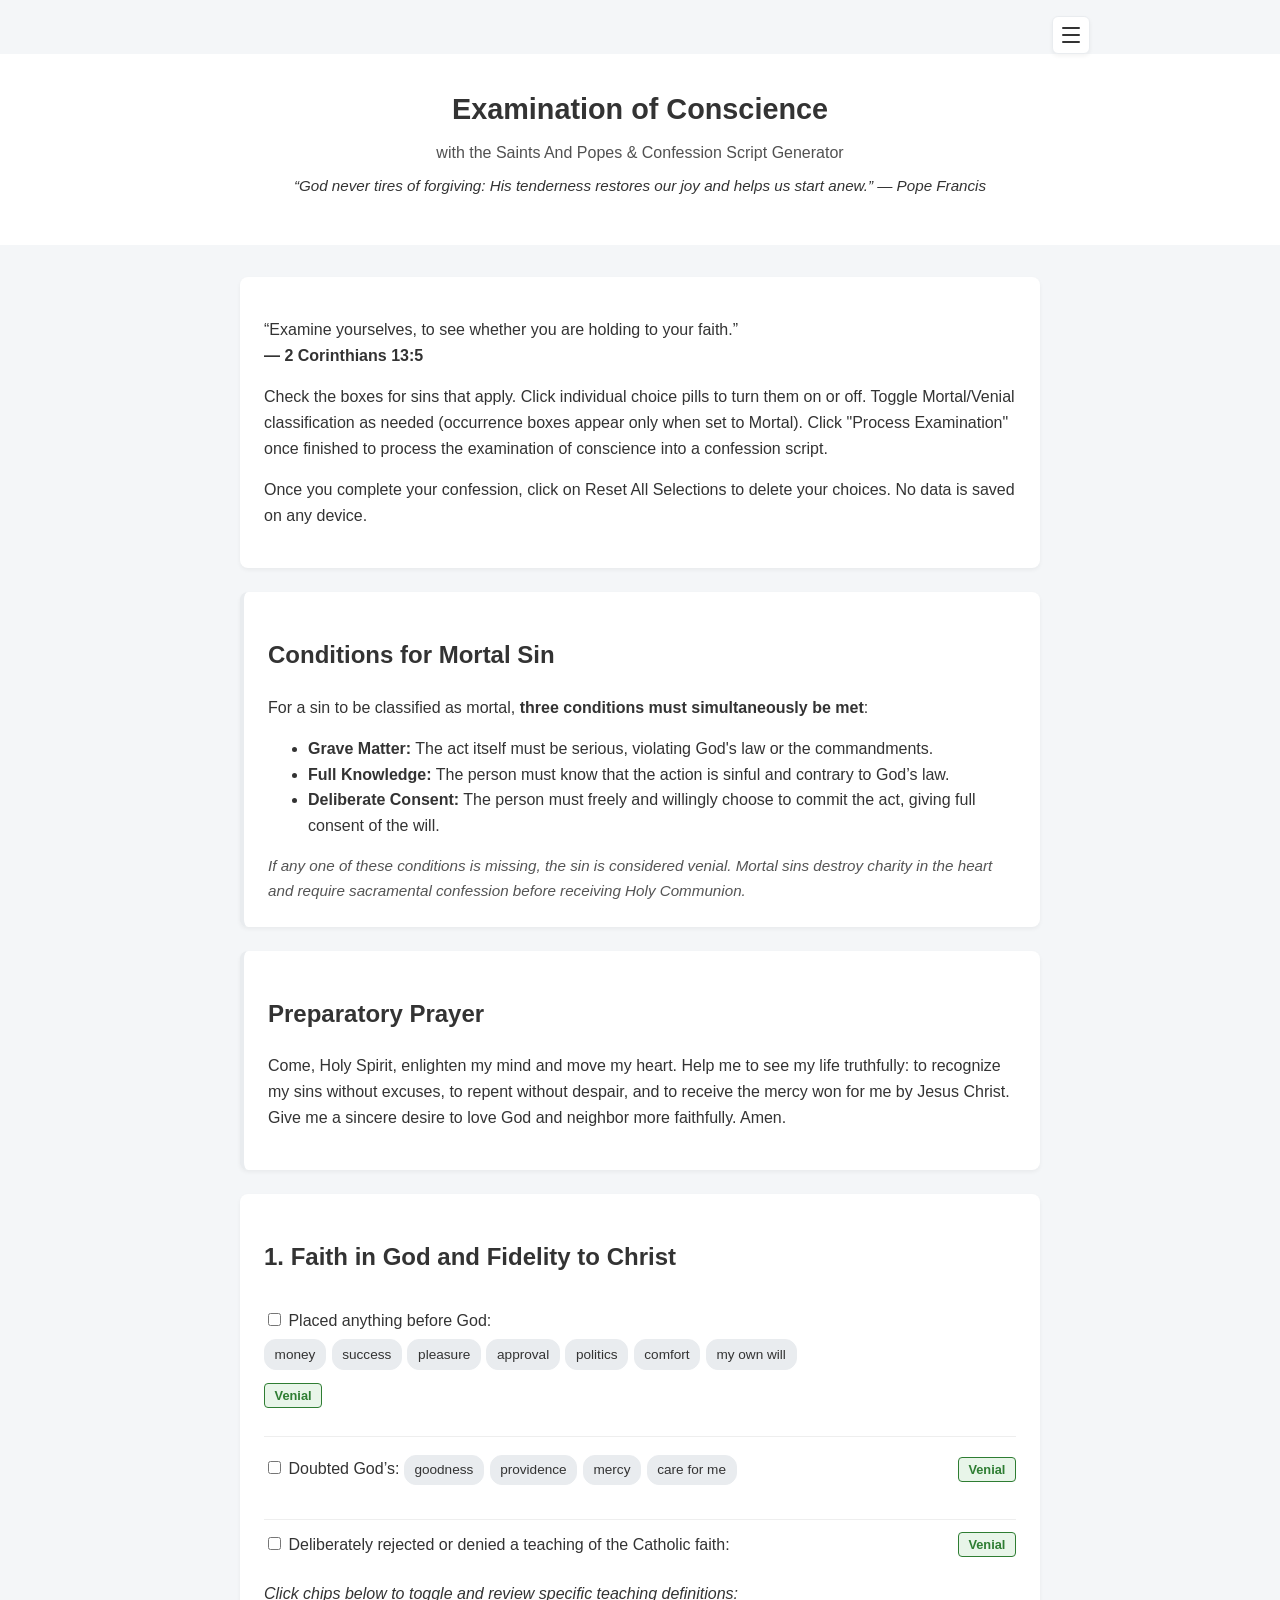
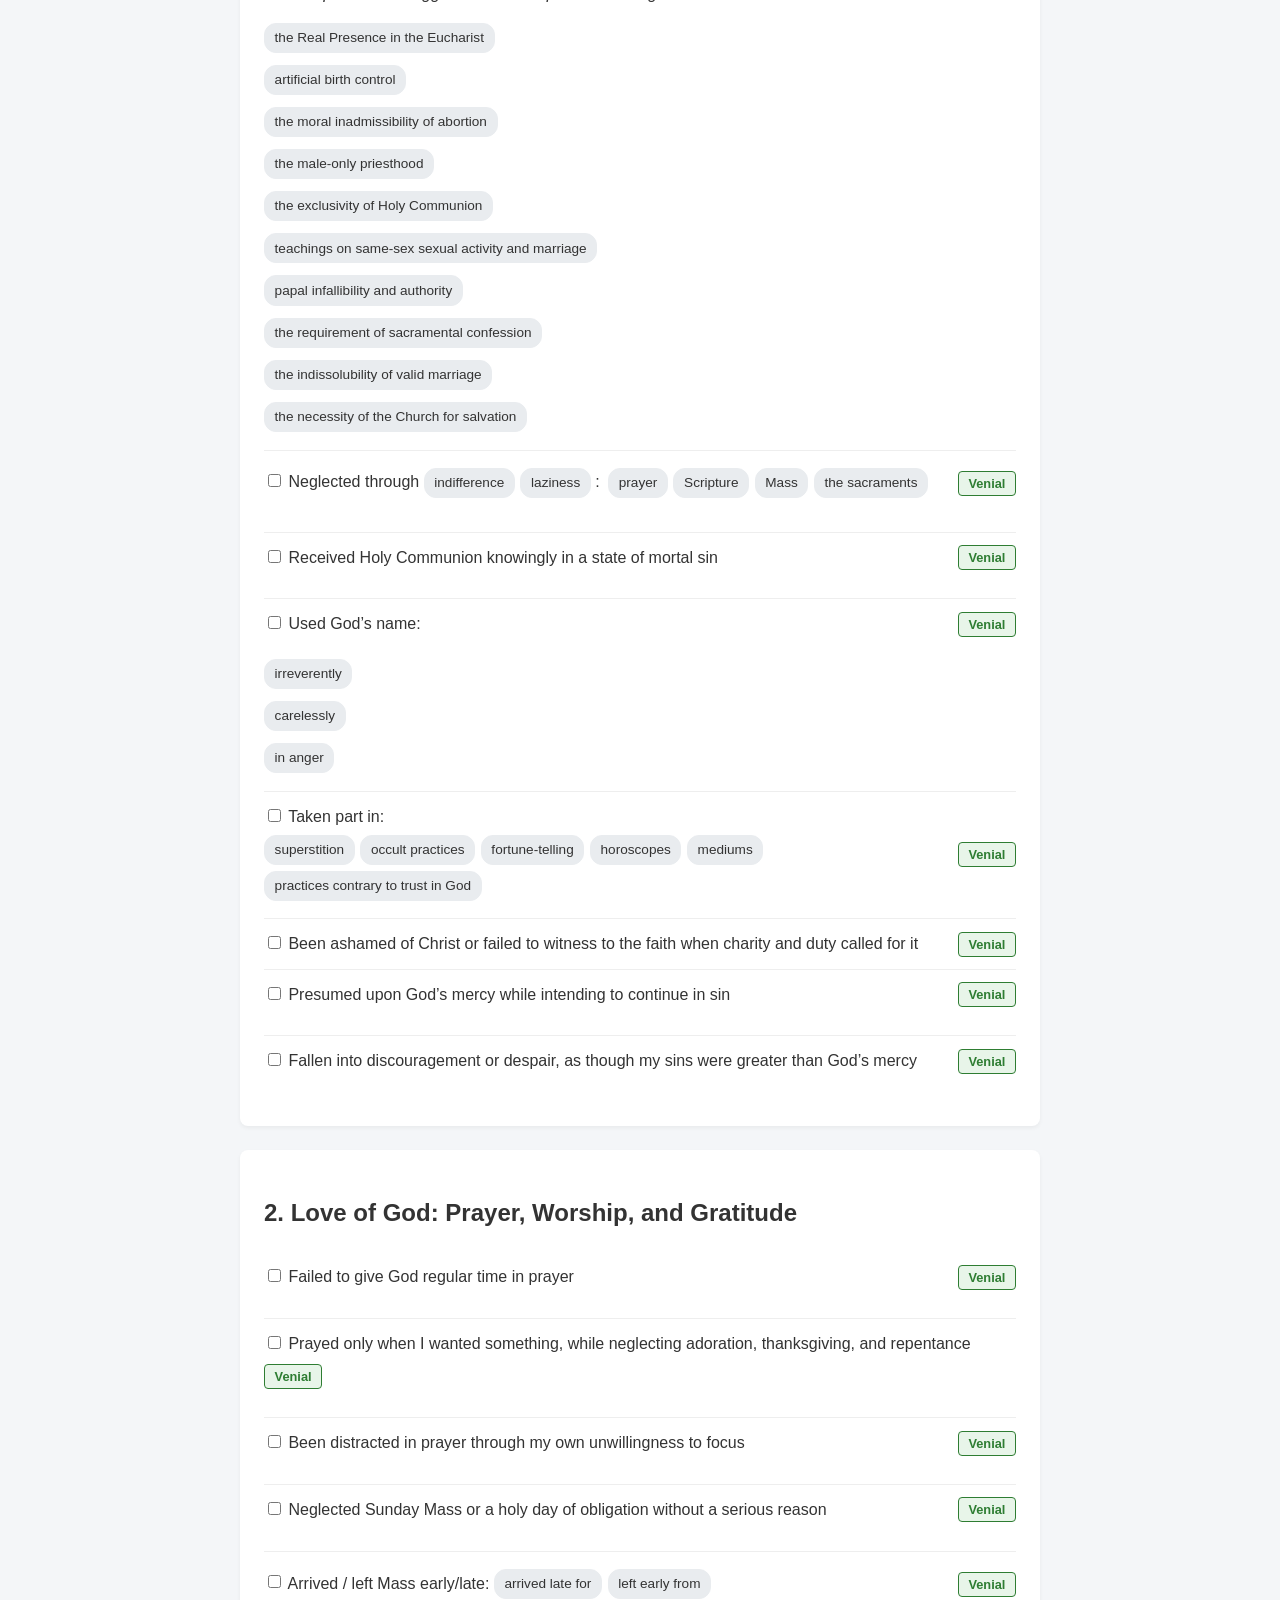
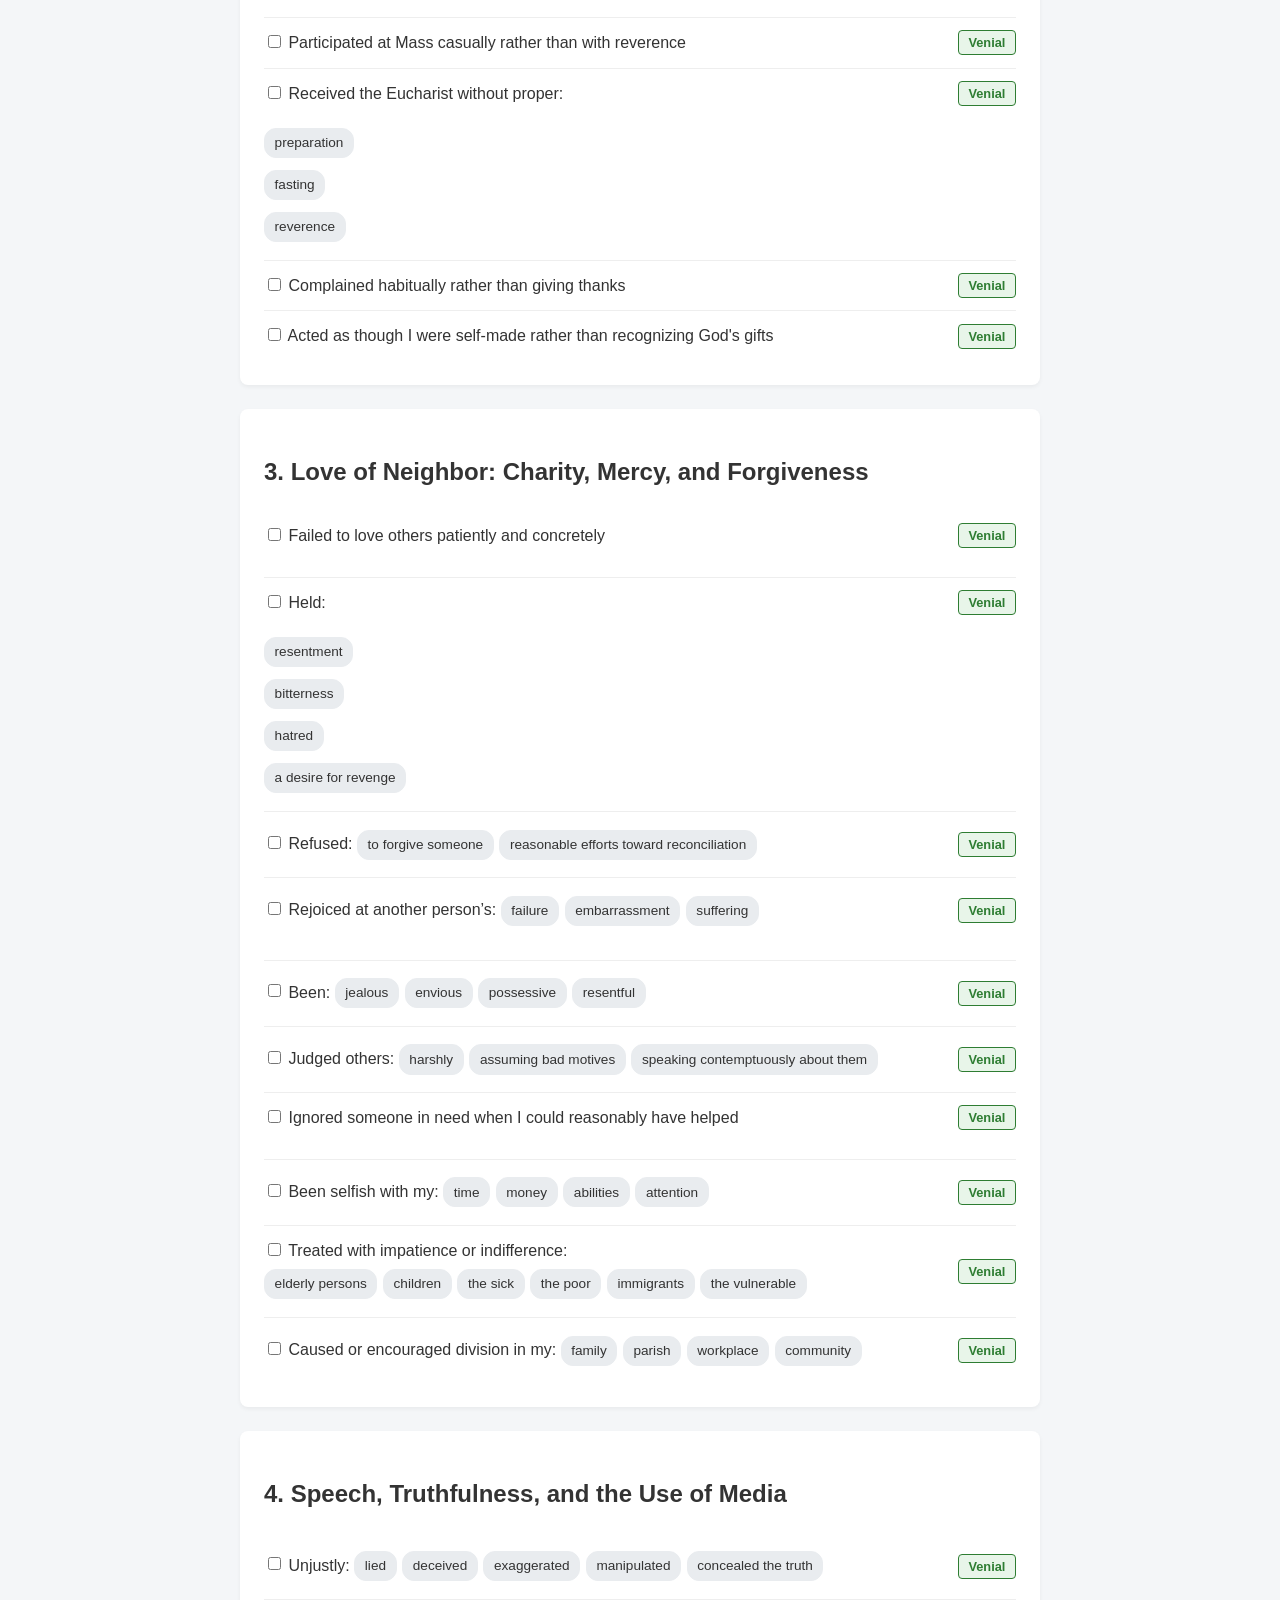
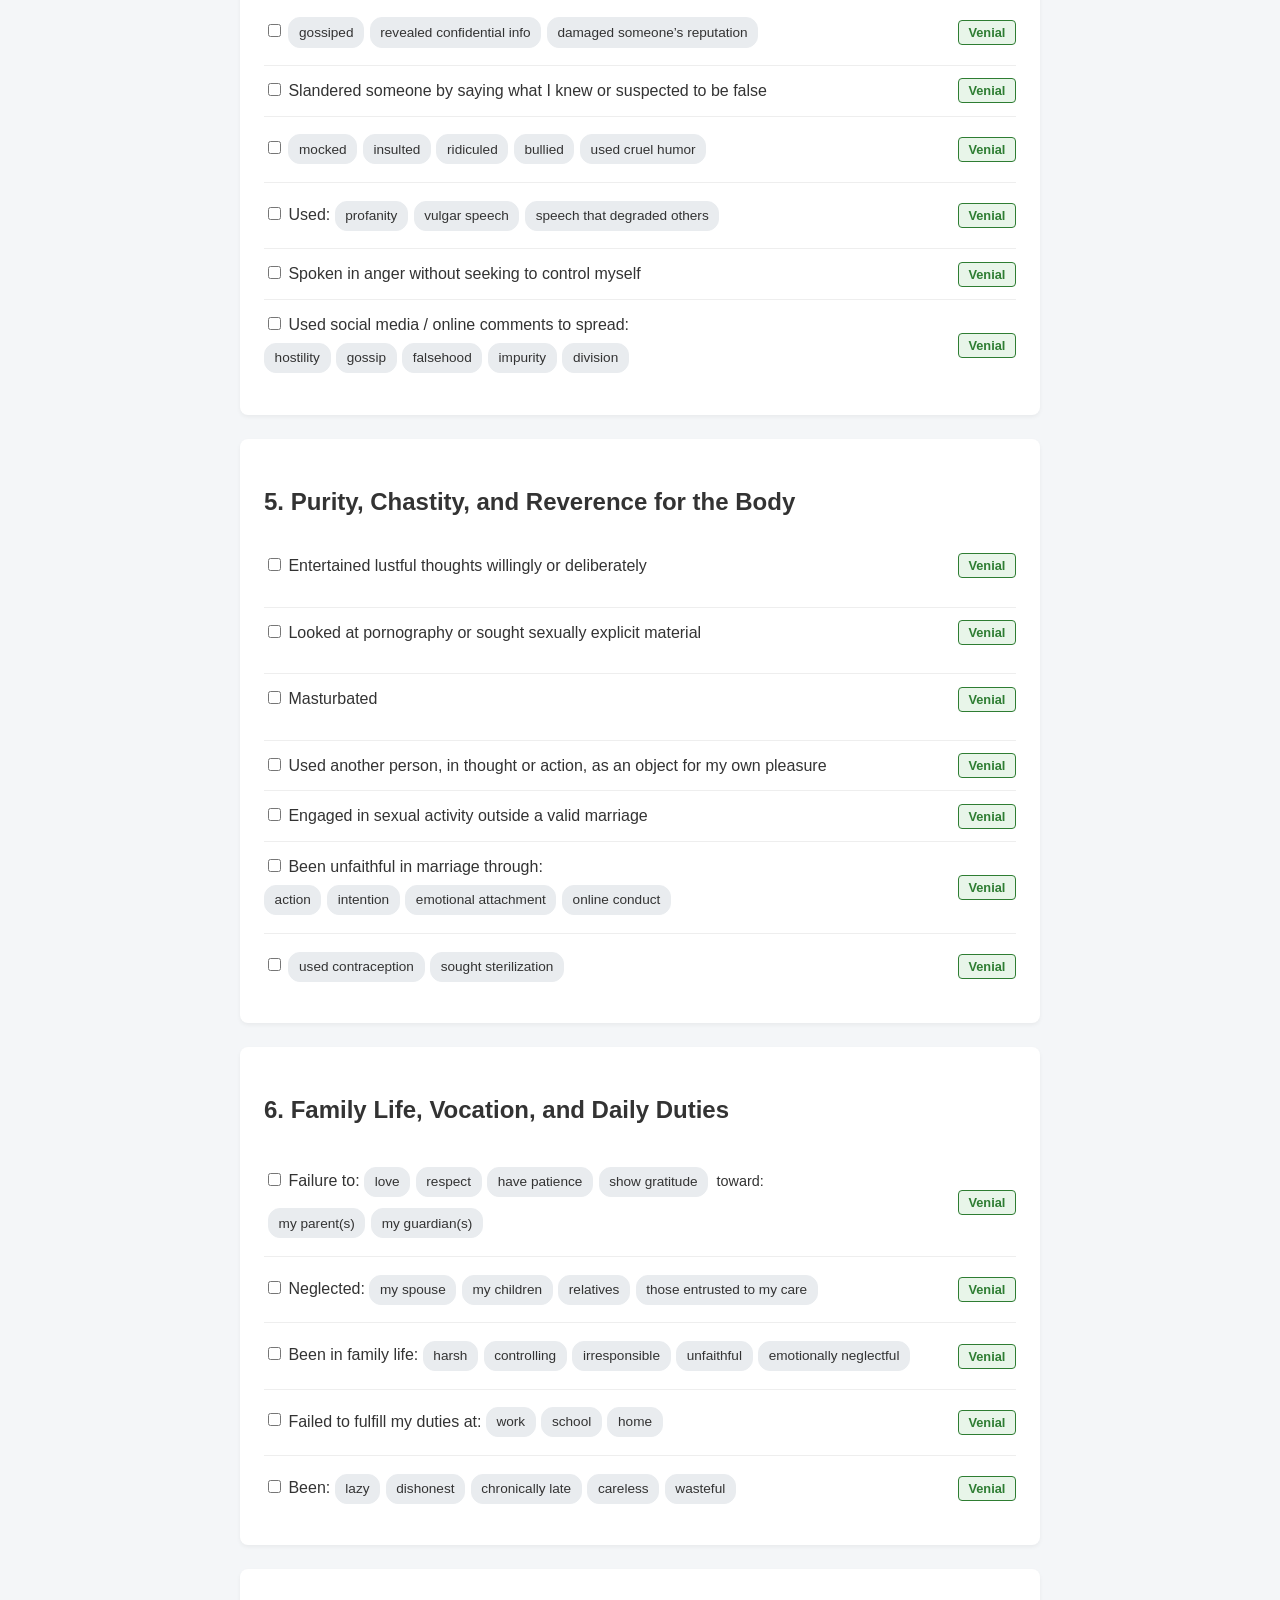
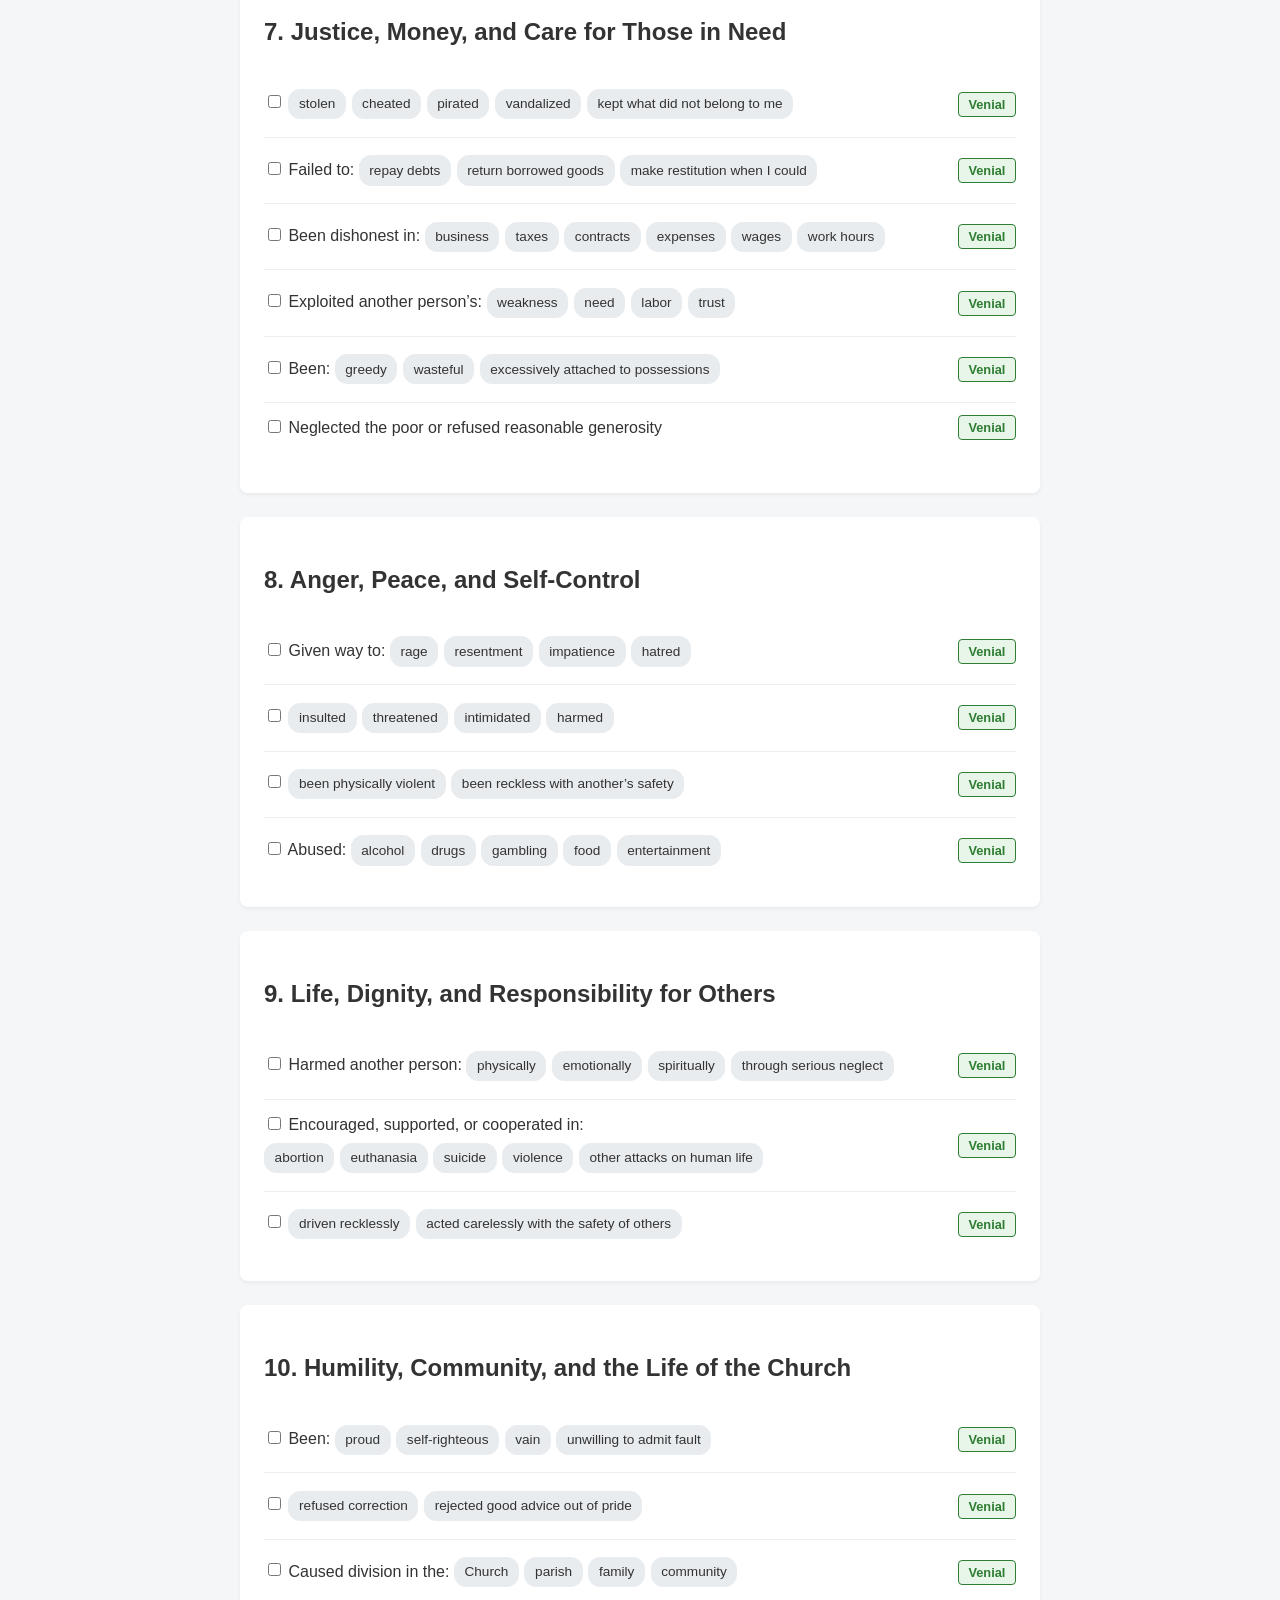
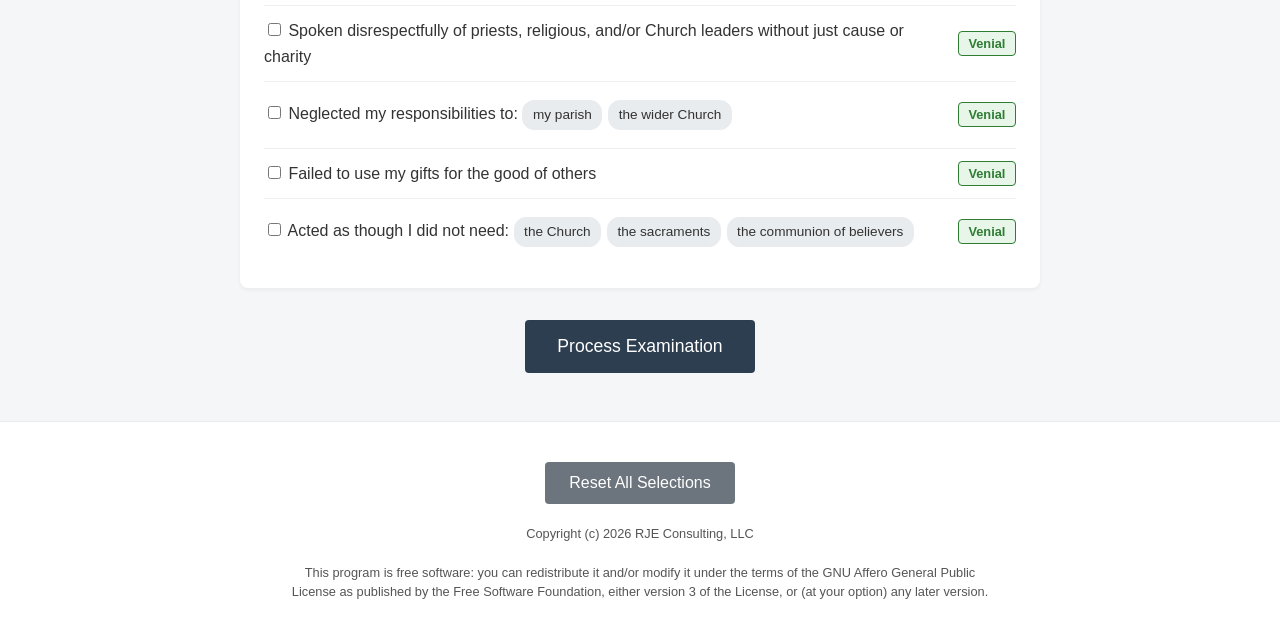
==== commit 81977769: "Add files via upload" ====
--- a/index.html
+++ b/index.html
@@ -910,7 +910,8 @@
                                 </div>
                                 <div class="teaching-expand-box" style="display: none; margin-top: 0.25rem;">
                                     <p style="margin: 0; font-size: 0.9rem; line-height: 1.5;">
-                                        Harboring hatred toward a neighbor is a direct contradiction of divine charity, extinguishing the life of grace in the soul.
+                                        Pope Saint John Paul II viewed hatred not merely as an emotional outburst, but as a profound spiritual deficit and a deliberate rejection of love, truth, and human dignity. He taught that malice and resentment lock individuals and societies into endless, destructive cycles of retaliation and violence. Having lived through the totalitarian horrors of the 20th century and famously forgiving his own would-be assassin, he consistently maintained that true peace and justice can never be built on bitterness. Instead, overcoming systemic and interpersonal evil requires a radical interior conversion of the human heart, replacing hostility with active, Christ-like love and an explicit choice to forgive.<br><br>
+                                        To achieve this inner transformation, John Paul II pointed to the Sacrament of Reconciliation (Confession) as the definitive spiritual remedy. He described the confessional as a place of healing rather than a harsh courtroom, where bringing deep-seated grudges into the light of divine mercy unburdens the soul from spiritual bondage. Because human strength alone is often insufficient to let go of severe hurts, the sacramental grace received in confession provides the supernatural resilience necessary to break personal cycles of malice, forgive others, and restore lasting inner peace. <a href="endnote.html#note-19" id="ref-19"><sup>19</sup></a>
                                     </p>
                                 </div>
                             </div>
@@ -1519,6 +1520,41 @@
                             <span class="choice-pill" data-value="parish">parish</span>
                             <span class="choice-pill" data-value="family">family</span>
                             <span class="choice-pill" data-value="community">community</span>
+                        </span>
+                    </label>
+                    <button type="button" class="type-toggle-btn venial">Venial</button>
+                    <div class="occ-container">Occasions: <input type="number" min="1" value="1" class="occ-input"></div>
+                </div>
+
+                <div class="sin-item-row venial-item" data-default-type="venial" data-row-id="humility-disrespectful-speech">
+                    <label><input type="checkbox" name="sin" data-statement="spoken disrespectfully of priests, religious, and/or Church leaders without just cause or charity" data-venial-statement="I spoke disrespectfully of priests, religious, and/or Church leaders without just cause or charity"> Spoken disrespectfully of priests, religious, and/or Church leaders without just cause or charity</label>
+                    <button type="button" class="type-toggle-btn venial">Venial</button>
+                    <div class="occ-container">Occasions: <input type="number" min="1" value="1" class="occ-input"></div>
+                </div>
+
+                <div class="sin-item-row venial-item" data-default-type="venial" data-row-id="humility-neglected-responsibilities">
+                    <label><input type="checkbox" name="sin"> Neglected my responsibilities to:
+                        <span class="sub-choices" data-base="neglected my responsibilities to {choice}" data-venial-base="I neglected my responsibilities to {choice}">
+                            <span class="choice-pill" data-value="my parish">my parish</span>
+                            <span class="choice-pill" data-value="the wider Church">the wider Church</span>
+                        </span>
+                    </label>
+                    <button type="button" class="type-toggle-btn venial">Venial</button>
+                    <div class="occ-container">Occasions: <input type="number" min="1" value="1" class="occ-input"></div>
+                </div>
+
+                <div class="sin-item-row venial-item" data-default-type="venial" data-row-id="humility-failed-gifts">
+                    <label><input type="checkbox" name="sin" data-statement="failed to use my gifts for the good of others" data-venial-statement="I failed to use my gifts for the good of others"> Failed to use my gifts for the good of others</label>
+                    <button type="button" class="type-toggle-btn venial">Venial</button>
+                    <div class="occ-container">Occasions: <input type="number" min="1" value="1" class="occ-input"></div>
+                </div>
+
+                <div class="sin-item-row venial-item" data-default-type="venial" data-row-id="humility-acted-independent">
+                    <label><input type="checkbox" name="sin"> Acted as though I did not need:
+                        <span class="sub-choices" data-base="acted as though I did not need {choice}" data-venial-base="I acted as though I did not need {choice}">
+                            <span class="choice-pill" data-value="the Church">the Church</span>
+                            <span class="choice-pill" data-value="the sacraments">the sacraments</span>
+                            <span class="choice-pill" data-value="the communion of believers">the communion of believers</span>
                         </span>
                     </label>
                     <button type="button" class="type-toggle-btn venial">Venial</button>
@@ -2021,7 +2057,7 @@
 
             scriptText += `ABSOLUTION\n<strong><em><span style="color: black;">Priest:</span></em></strong> <span style="color: black;">Extends his hands (or right hand) over the penitent and prays the Prayer of Absolution:<br><span style="color: red;">God, the Father of mercies, through the death and the resurrection of His Son has reconciled the world to Himself and sent the Holy Spirit among us for the forgiveness of sins; through the ministry of the Church may God give you pardon and peace, and I absolve you from your sins, in the name of the Father, and of the Son, and of the Holy Spirit.</span></span>\n\n`;
 
-            scriptText += `<strong><em><span style="color: black;">Penitent:</span></em></strong> <span style="color: black;">Makes the Sign of the Cross and responds:<br><span style="color: blue;">Amen.</span></span>\n\n`;
+            scriptText += `<strong><em><span style="color: black;">Penitent:</span></em></strong> <span style="color: black;">Makes the Sign of the Cross and responds:  Amen.</span>\n\n`;
 
             scriptText += `CONCLUSION\n<strong><em><span style="color: black;">Priest:</span></em></strong> <span style="color: black;">May say, <span style="color: red;">Go in the peace of the Lord,</span></span>\n<strong><em><span style="color: black;">Penitent:</span></em></strong> <span style="color: blue;">Thanks be to God.</span>\n\n`;
 
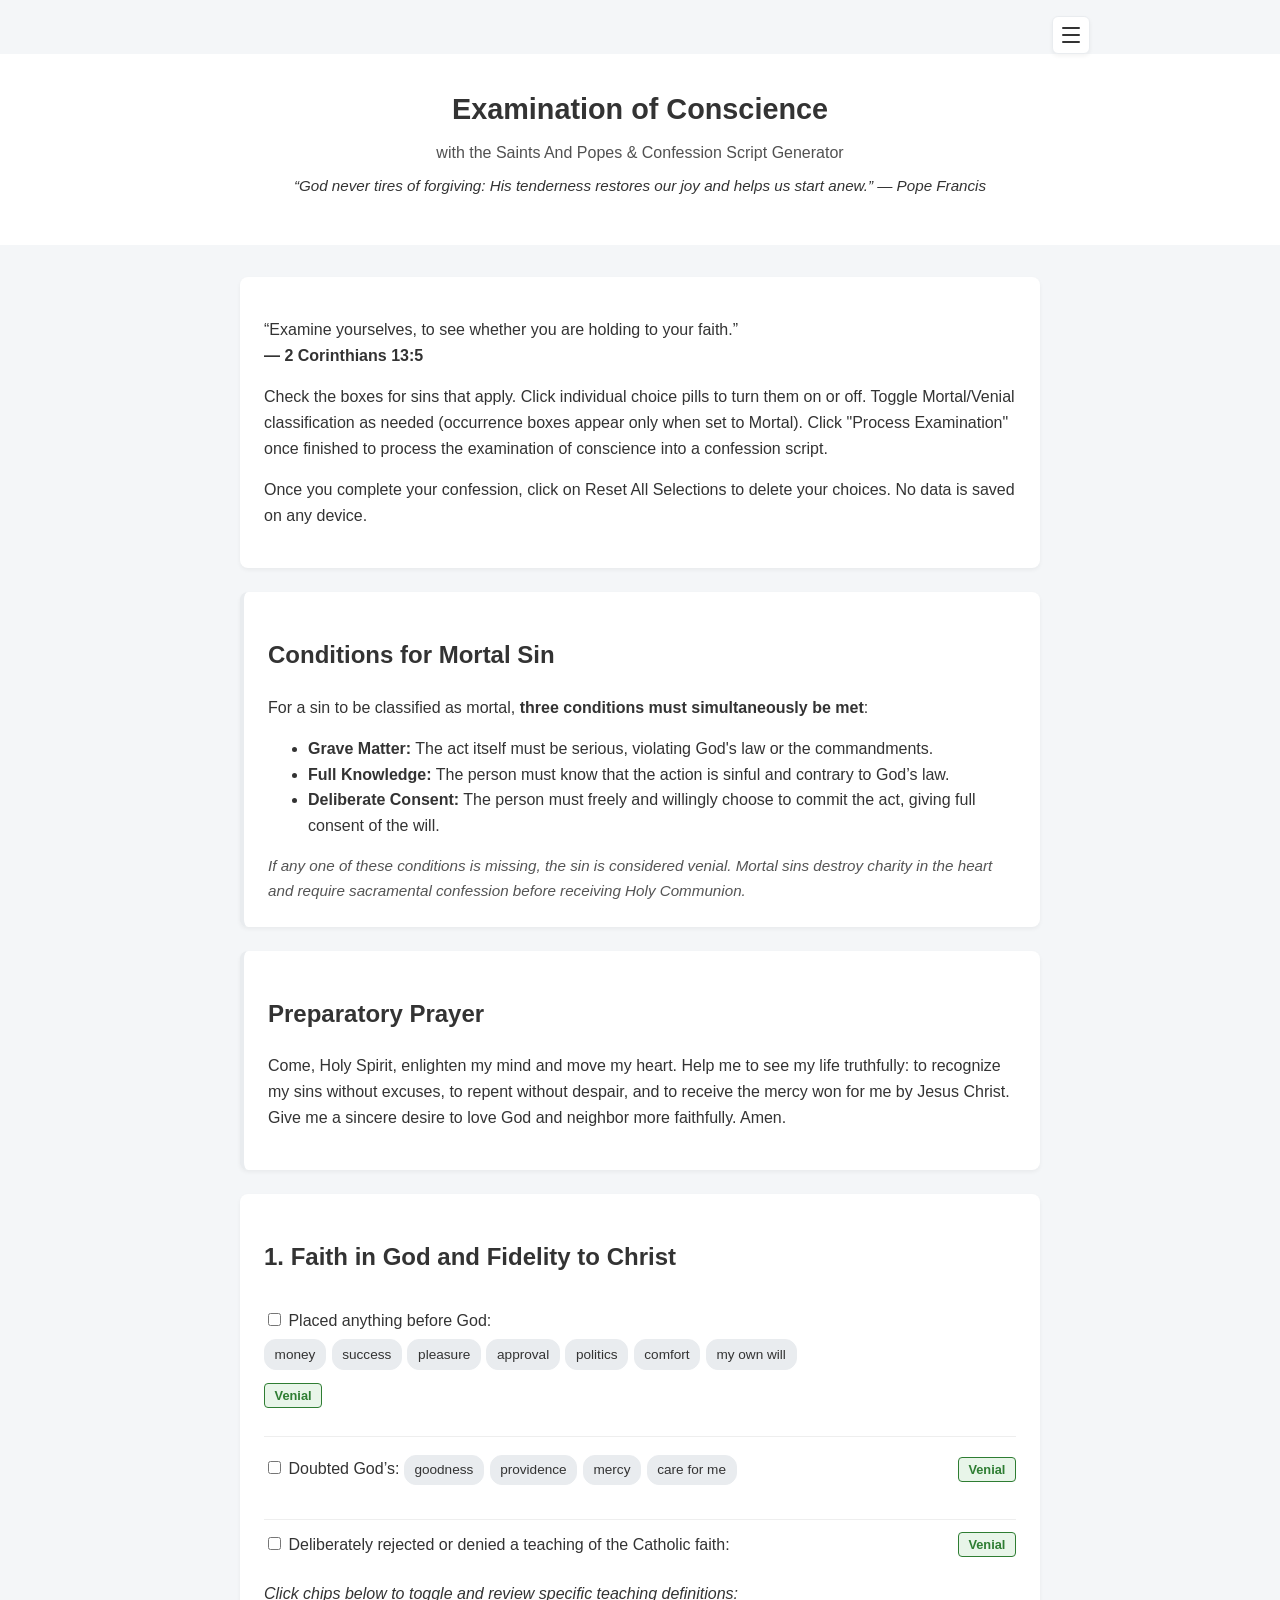
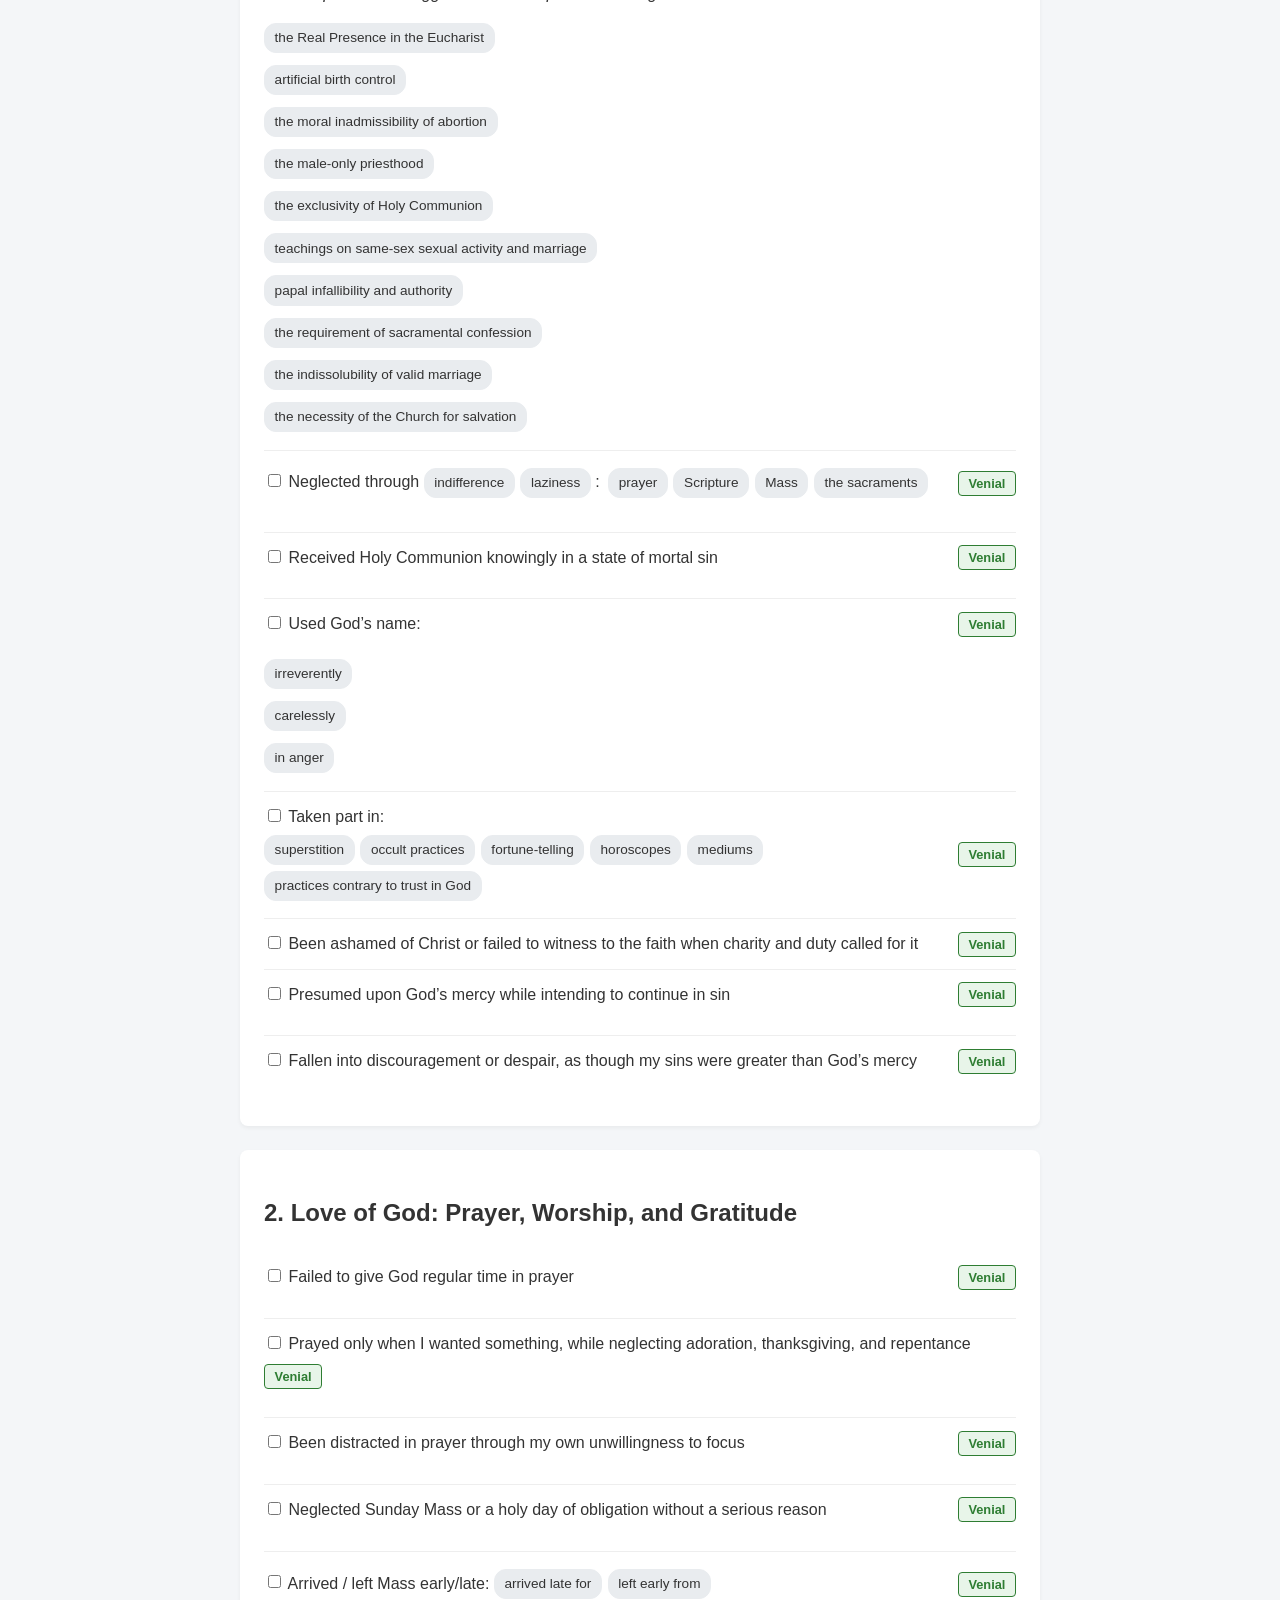
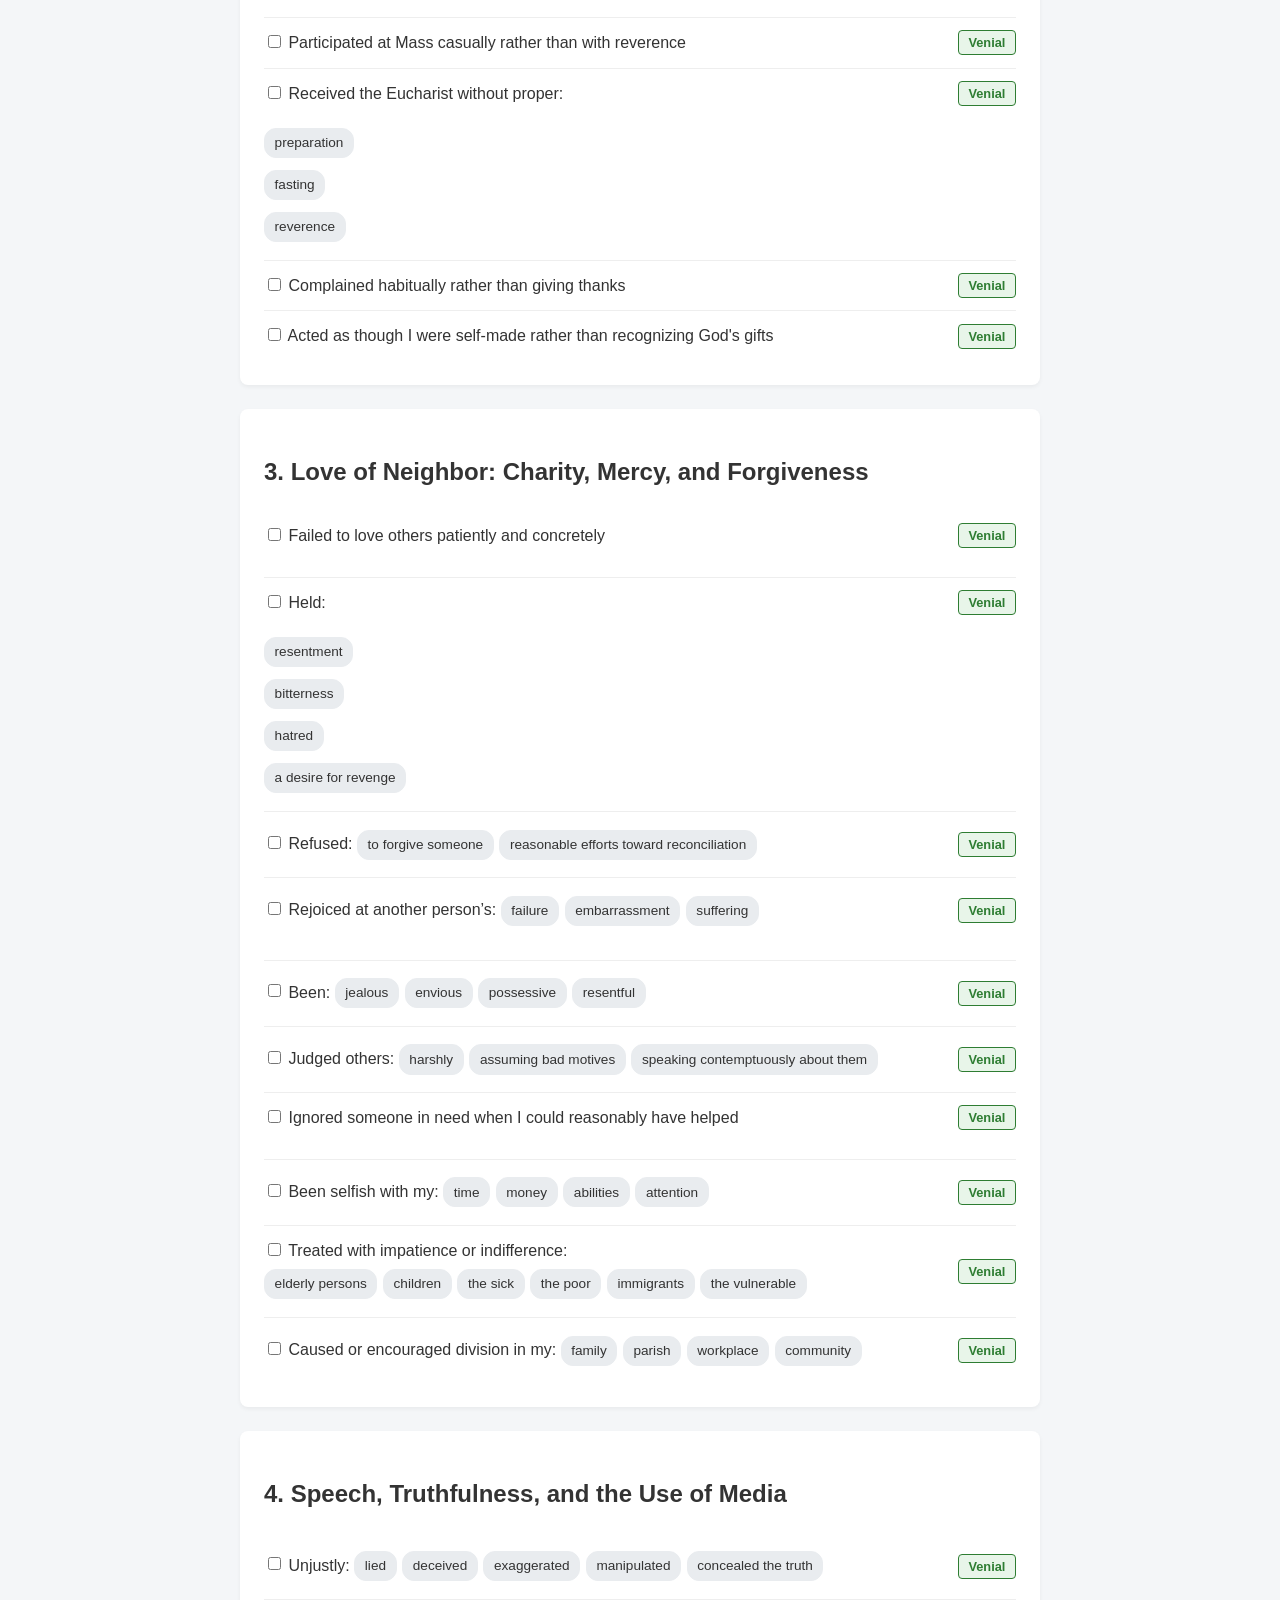
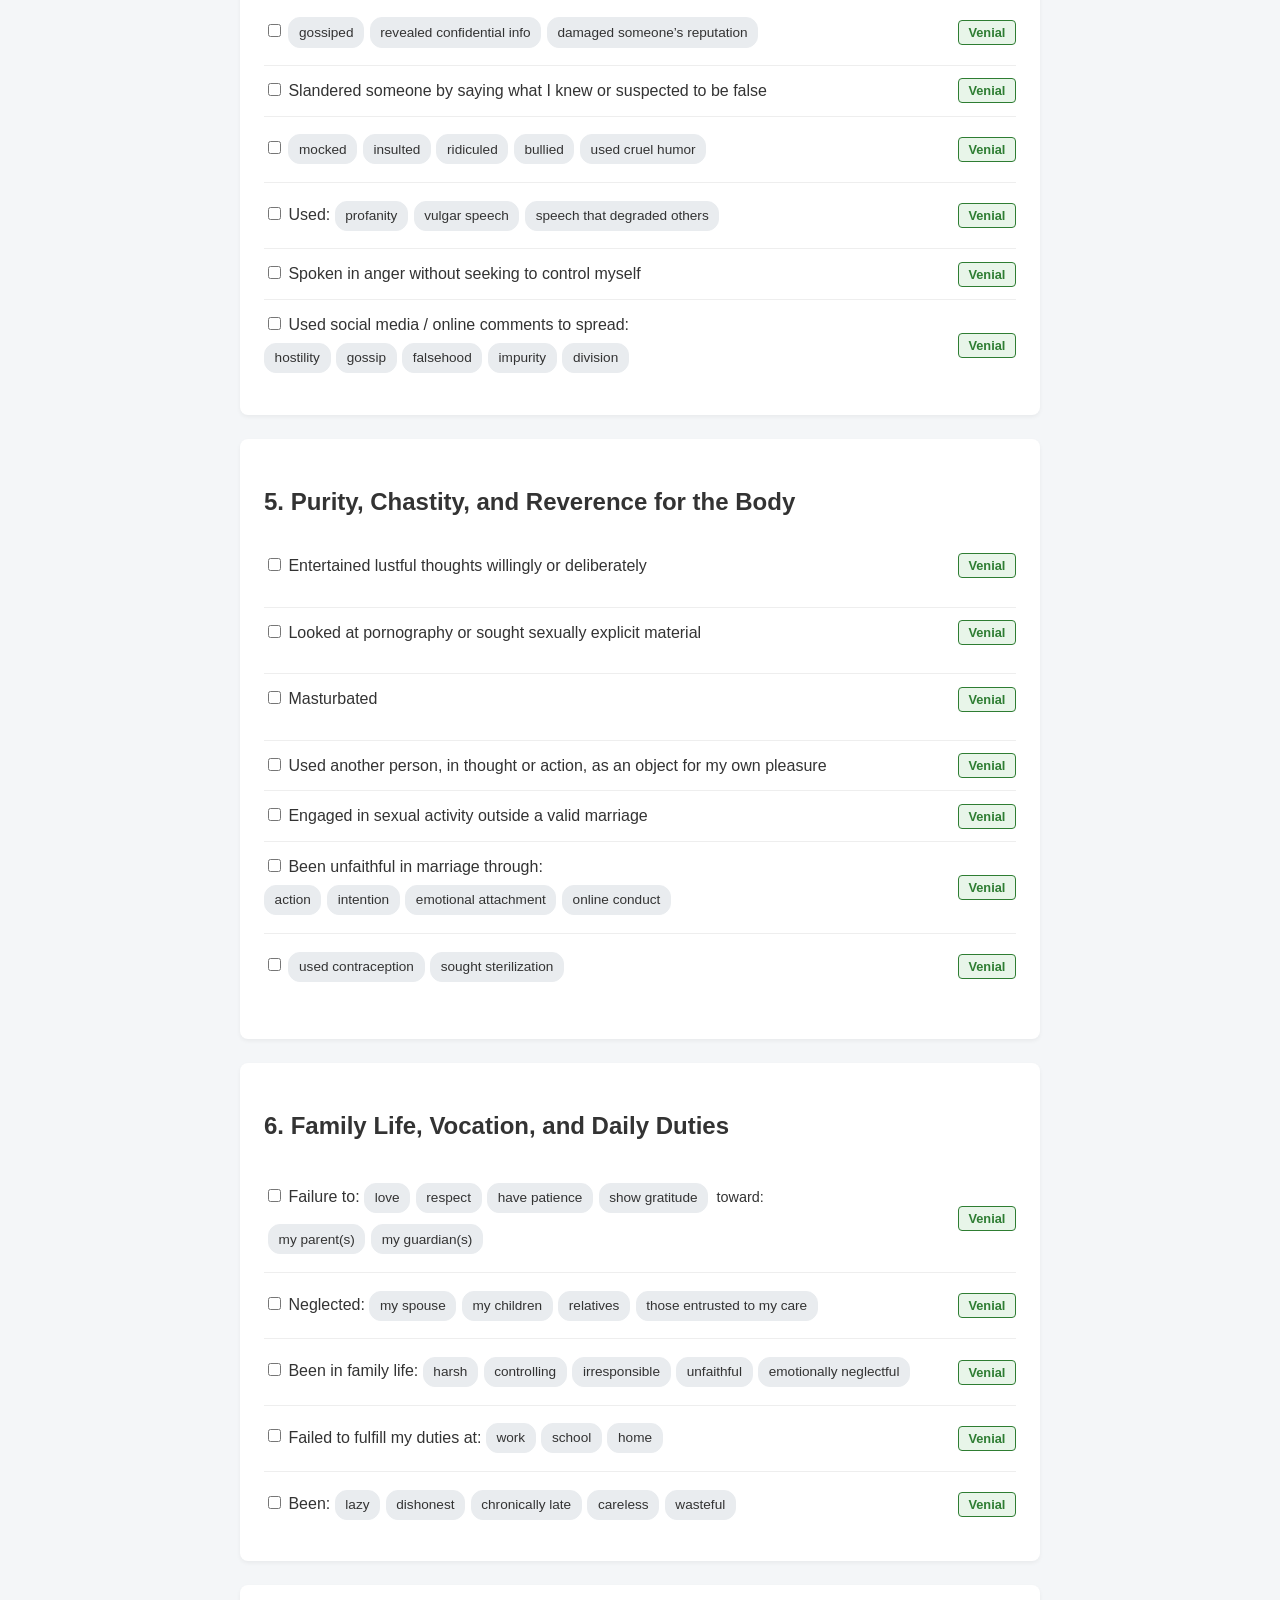
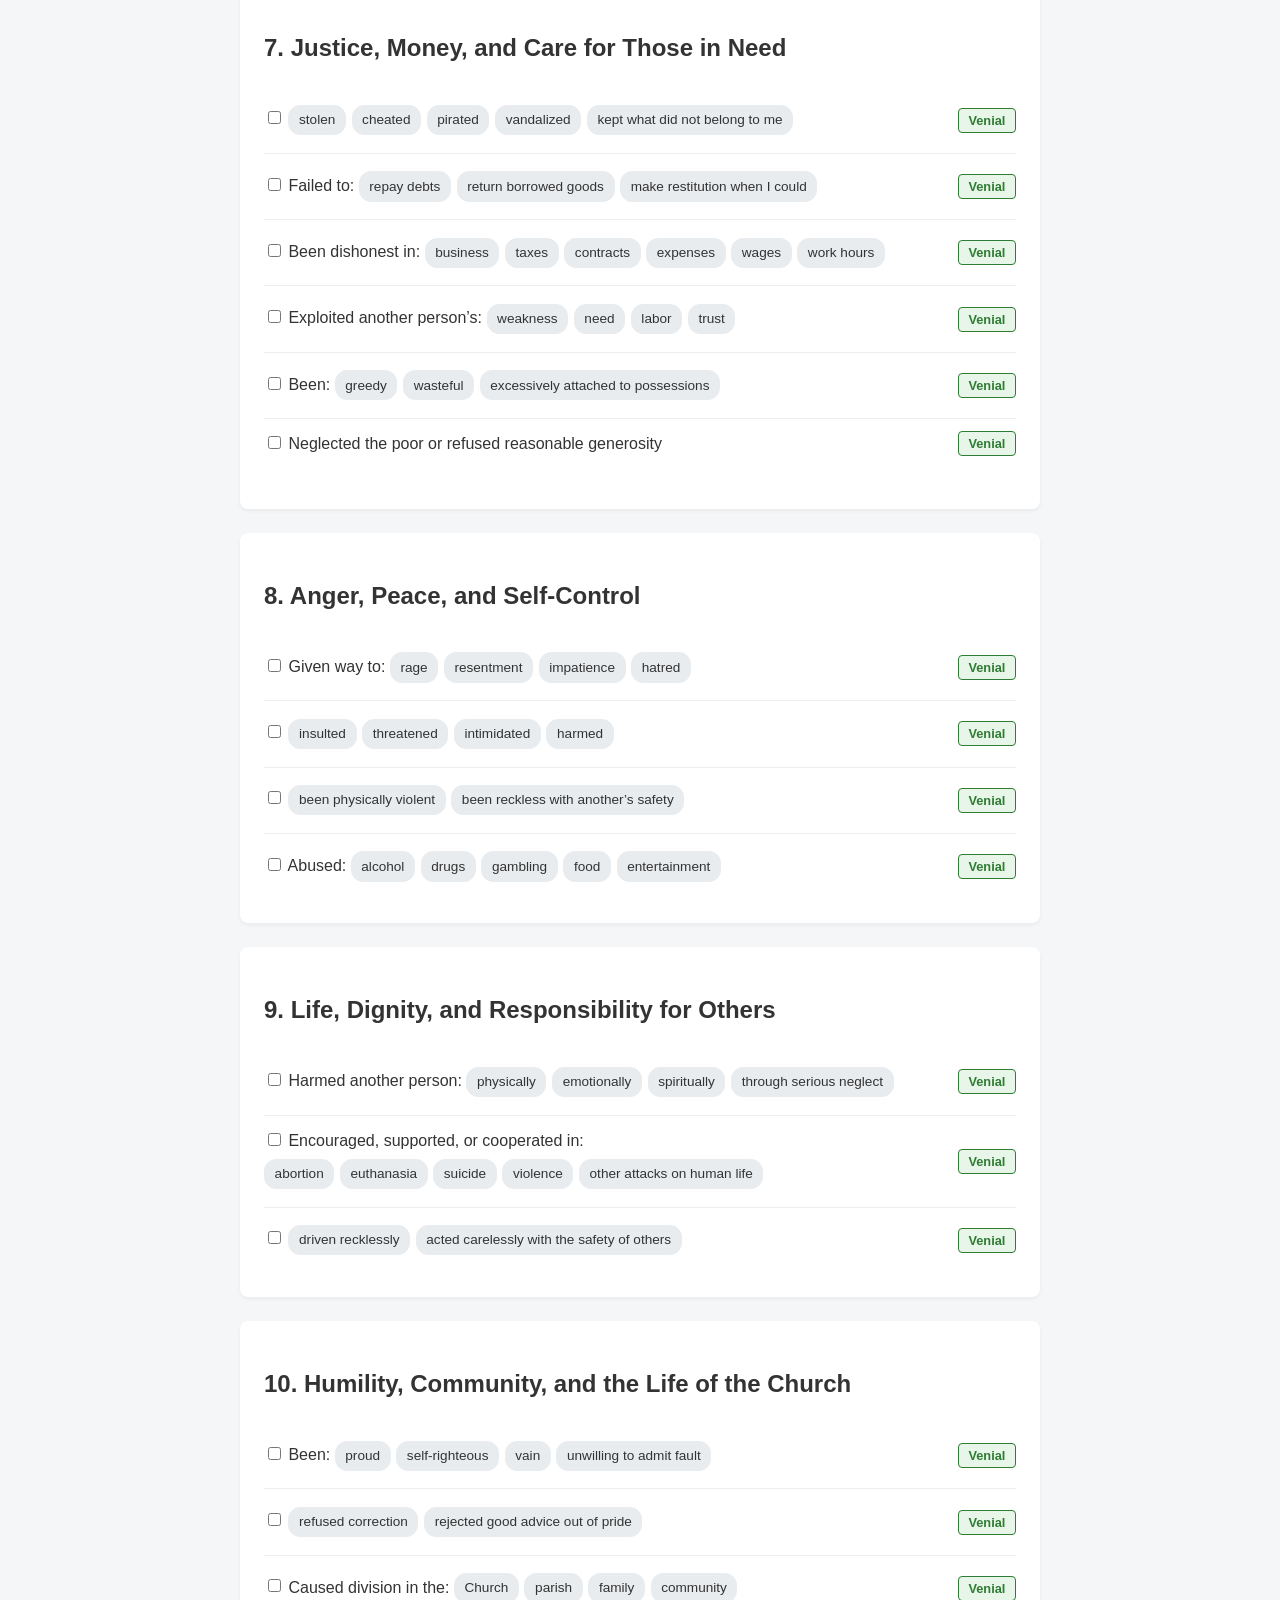
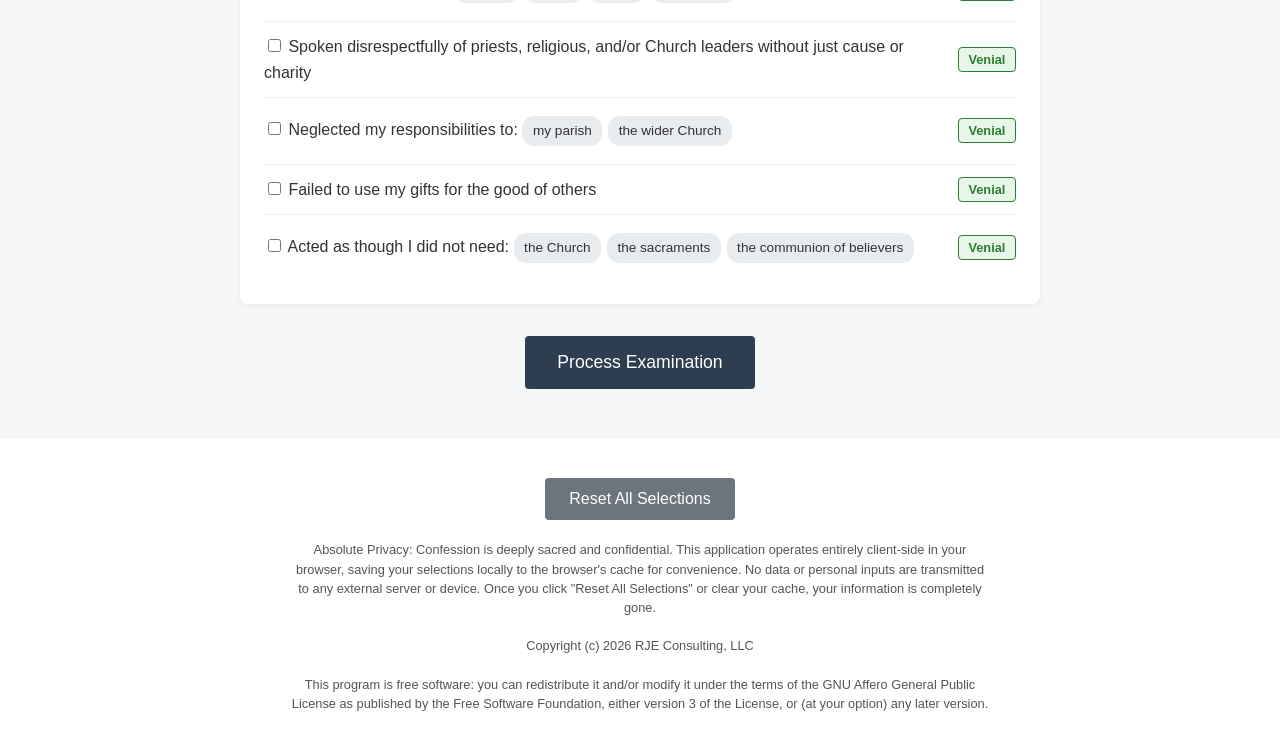
==== commit 3b4dc79c: "Add files via upload" ====
--- a/index.html
+++ b/index.html
@@ -1211,15 +1211,31 @@
                     <div class="occ-container">Occasions: <input type="number" min="1" value="1" class="occ-input"></div>
                 </div>
 
-                <div class="sin-item-row venial-item" data-default-type="venial" data-row-id="purity-contraception">
-                    <label><input type="checkbox" name="sin">
-                        <span class="sub-choices" data-base="{choice}" data-venial-base="I {choice}">
-                            <span class="choice-pill" data-value="used contraception">used contraception</span>
-                            <span class="choice-pill" data-value="sought sterilization">sought sterilization</span>
-                        </span>
-                    </label>
-                    <button type="button" class="type-toggle-btn venial">Venial</button>
-                    <div class="occ-container">Occasions: <input type="number" min="1" value="1" class="occ-input"></div>
+                <div class="sin-item-row venial-item expansive-row" data-default-type="venial" data-row-id="purity-contraception">
+                    <div class="main-question-block">
+                        <label><input type="checkbox" name="sin">
+                            <span class="sub-choices" data-base="{choice}" data-venial-base="I {choice}">
+                                <span class="choice-pill" data-value="used contraception">used contraception</span>
+                                <span class="choice-pill" data-value="sought sterilization">sought sterilization</span>
+                            </span>
+                        </label>
+                    </div>
+                    <button type="button" class="type-toggle-btn venial">Venial</button>
+                    <div class="occ-container">Occasions: <input type="number" min="1" value="1" class="occ-input"></div>
+
+                    <div class="expanded-teachings-container" style="margin-top: 0.5rem; width: 100%;">
+                        <div class="teaching-expand-box" style="display: none; margin-top: 0.25rem;">
+                            <p style="margin: 0; font-size: 0.9rem; line-height: 1.5; margin-bottom: 0.75rem;">
+                                Pope Saint John Paul II taught that contraception is a profound moral error because it fundamentally falsifies the language of the human body and ruptures the unitive and procreative dimensions built into marital love. In his landmark Wednesday Audience catechesis on the Theology of the Body and his encyclical <em>Humanae Vitae</em> (which he heavily influenced as a theologian and later championed as pope), he explained that marital intercourse is meant to be a total, mutual gift of self. When artificial contraception is introduced, one partner holds back their fertility, turning the act into a mutual use rather than a total gift. This separation of the sexual act from its natural procreative potential reduces human fertility to a commodity to be managed or blocked, ultimately undermining the dignity of both persons and weakening the foundation of the family.
+                            </p>
+                            <p style="margin: 0; font-size: 0.9rem; line-height: 1.5; margin-bottom: 0.75rem;">
+                                To reject contraception, John Paul II advised that individuals and couples must undergo a radical shift in worldview&mdash;moving away from a &quot;contraceptive mentality&quot; rooted in utility, convenience, and fear, and toward a culture of life and authentic love. This requires embracing the virtue of chastity not as a set of arbitrary restrictions, but as the successful integration of human sexuality that preserves the true meaning of freedom. Couples are called to practice Natural Family Planning (NFP), which respects the body's natural biological rhythms and teaches self-mastery, reverence for life, and true communication. Changing this worldview means recognizing that children are not burdens to be avoided at all costs, but priceless gifts to be welcomed through generous, self-giving love.
+                            </p>
+                            <p style="margin: 0; font-size: 0.9rem; line-height: 1.5;">
+                                The Sacrament of Reconciliation (Confession) plays an essential role in helping individuals heal from and abandon a contraceptive lifestyle. Confession provides a merciful encounter with Christ where those who have struggled with or succumbed to the contraceptive mentality can bring their brokenness, receive absolution, and unburden their consciences. Beyond forgiveness, the sacrament imparts vital healing graces that strengthen human weakness, restore purity of heart, and realign the will with God's design for marriage. Through the grace of confession, couples are spiritually renewed and empowered to embrace God’s plan for their sexuality with courage, peace, and renewed fidelity. <a href="endnote.html#note-20" id="ref-20"><sup>20</sup></a>
+                            </p>
+                        </div>
+                    </div>
                 </div>
             </article>
 
@@ -1575,7 +1591,9 @@
 
     <footer>
         <button id="reset-btn" class="secondary-btn">Reset All Selections</button>
-        <p class="copyright-text">Copyright (c) 2026 RJE Consulting, LLC
+        <p class="copyright-text">Absolute Privacy: Confession is deeply sacred and confidential. This application operates entirely client-side in your browser, saving your selections locally to the browser's cache for convenience. No data or personal inputs are transmitted to any external server or device. Once you click "Reset All Selections" or clear your cache, your information is completely gone.
+
+Copyright (c) 2026 RJE Consulting, LLC
 
 This program is free software: you can redistribute it and/or modify it under the terms of the GNU Affero General Public License as published by the Free Software Foundation, either version 3 of the License, or (at your option) any later version.</p>
     </footer>
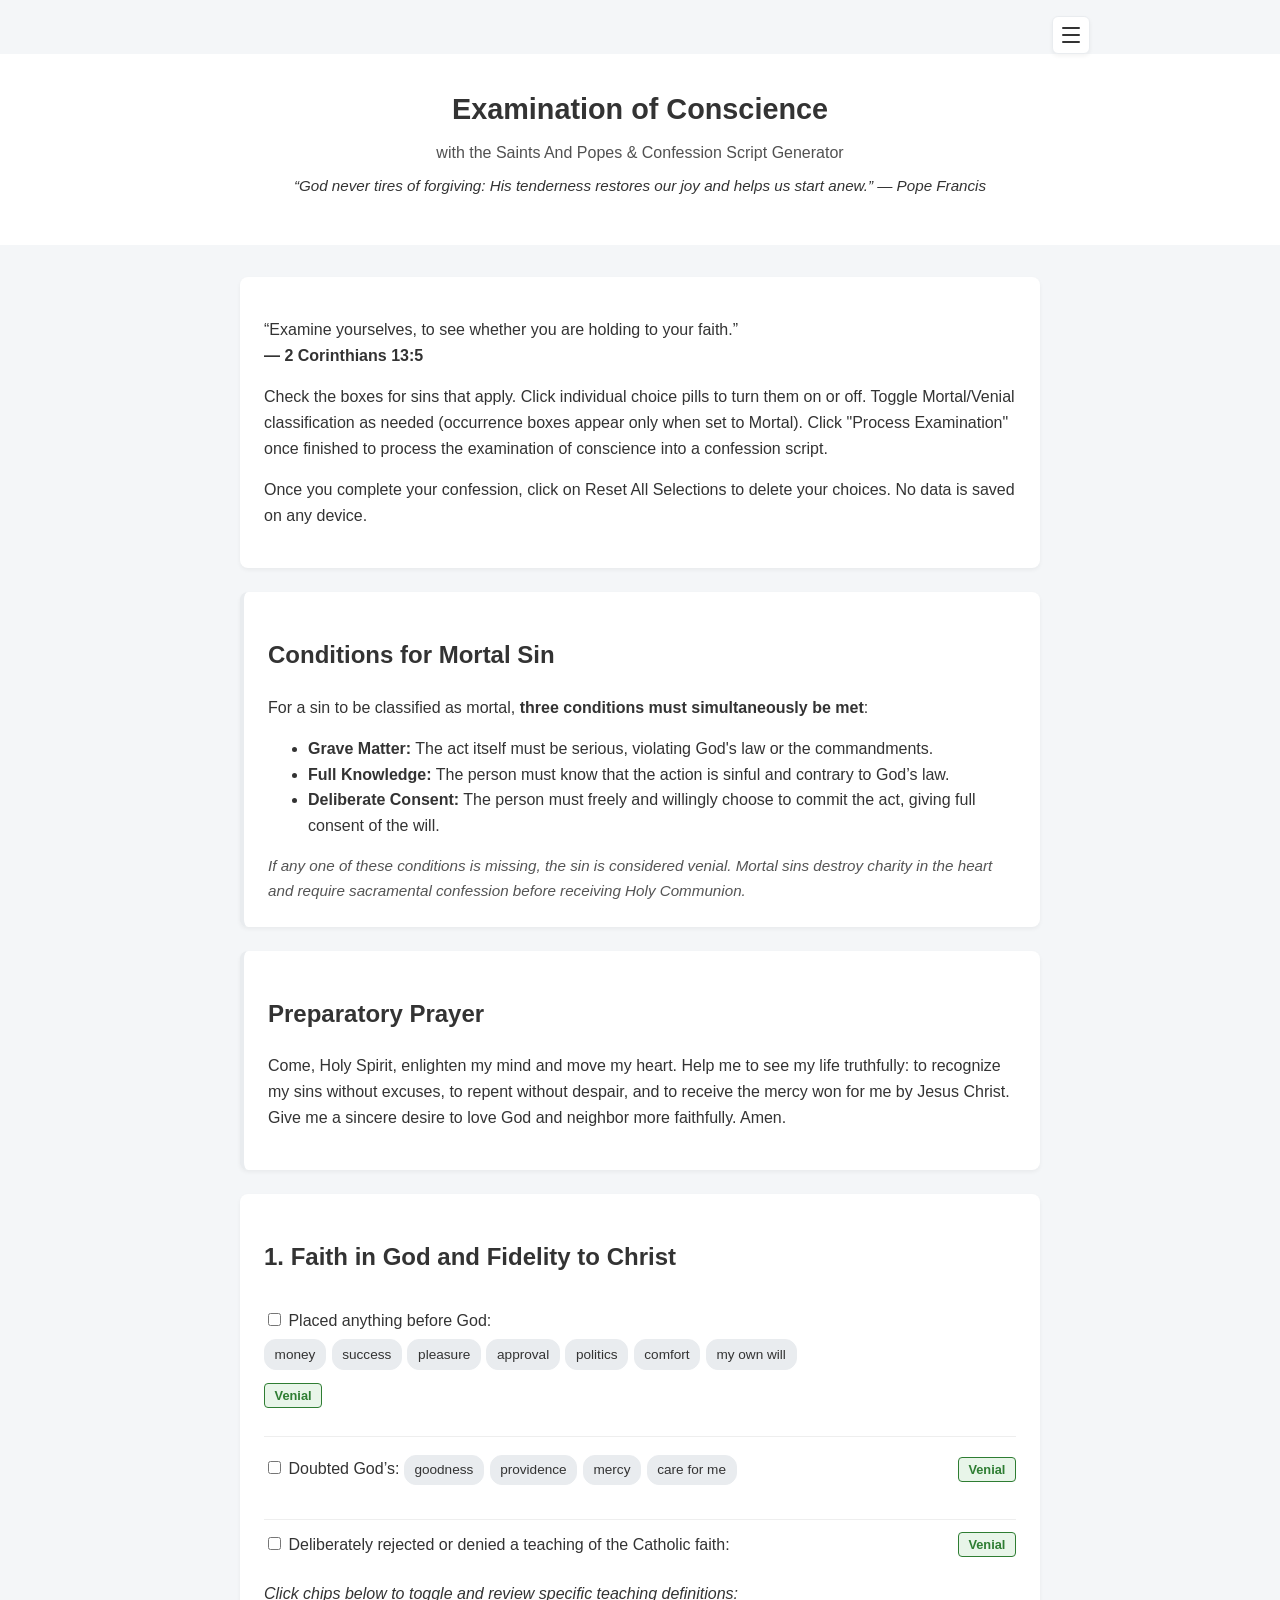
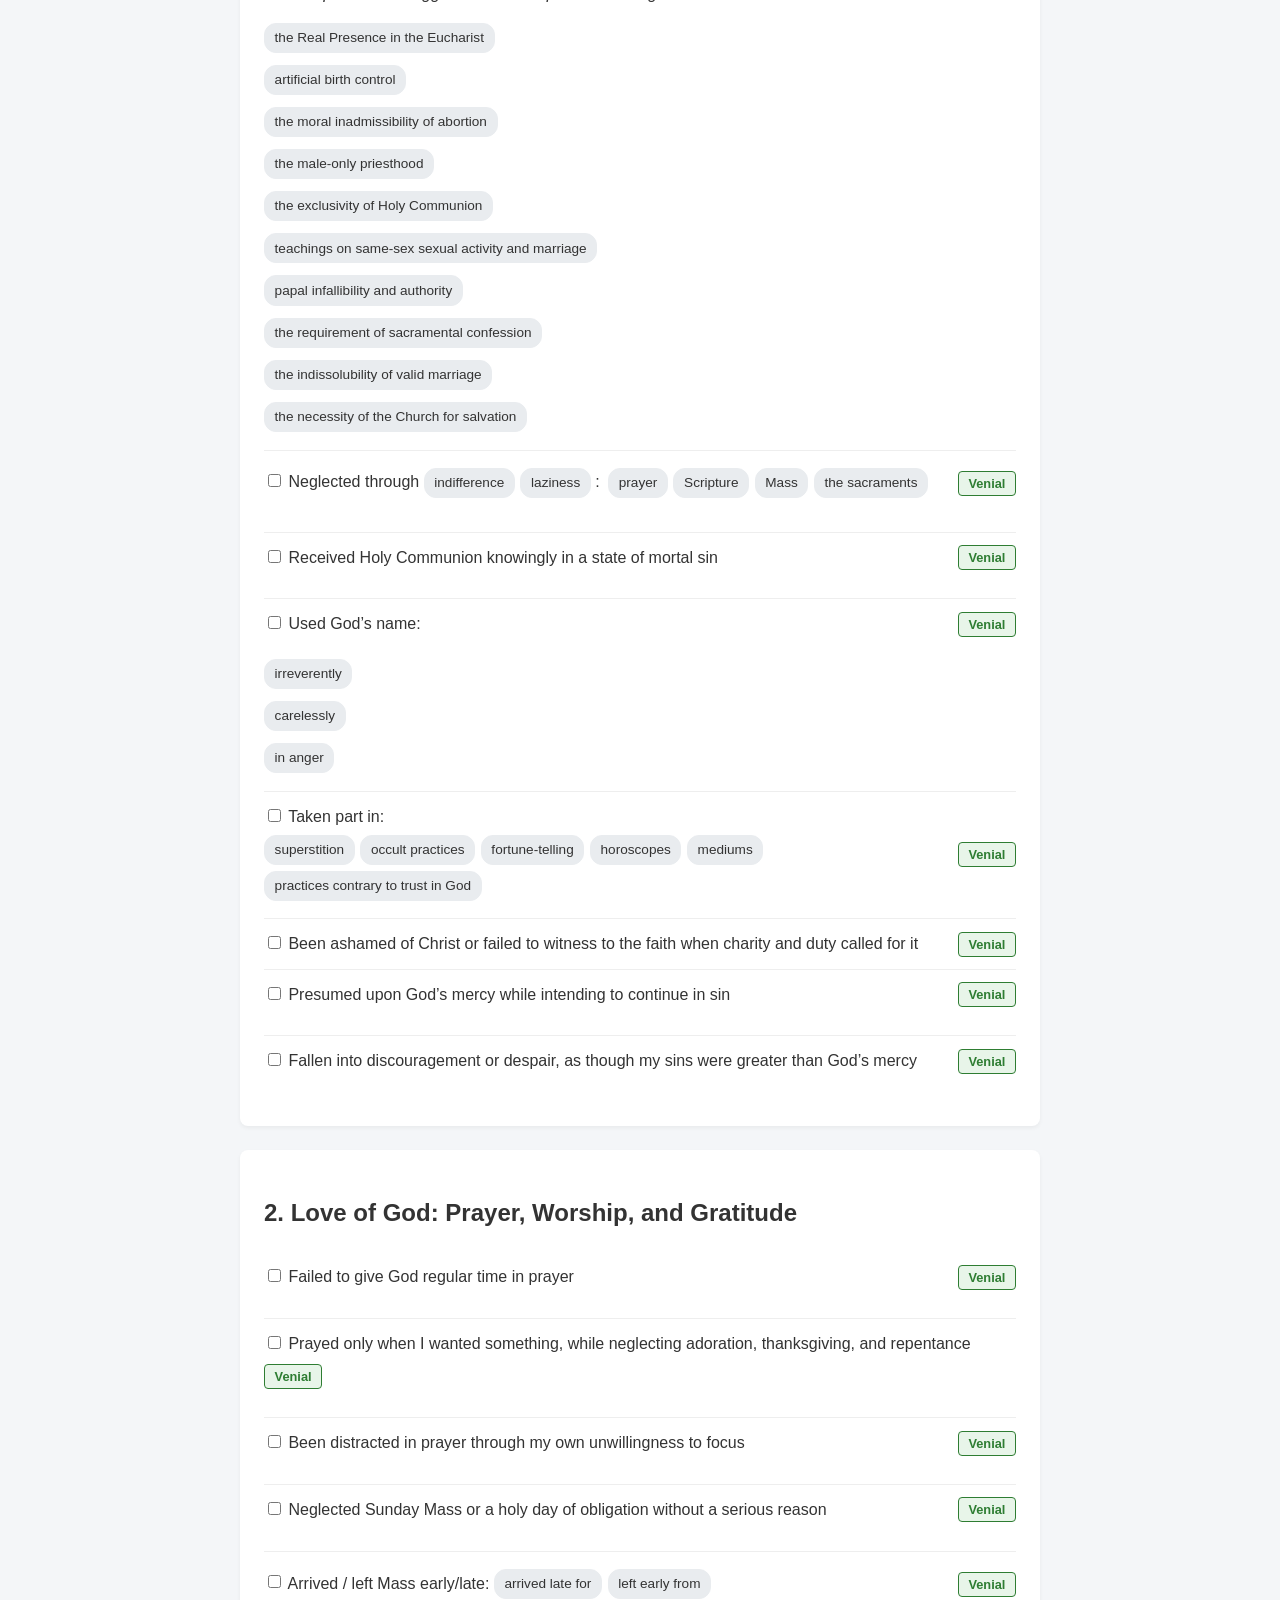
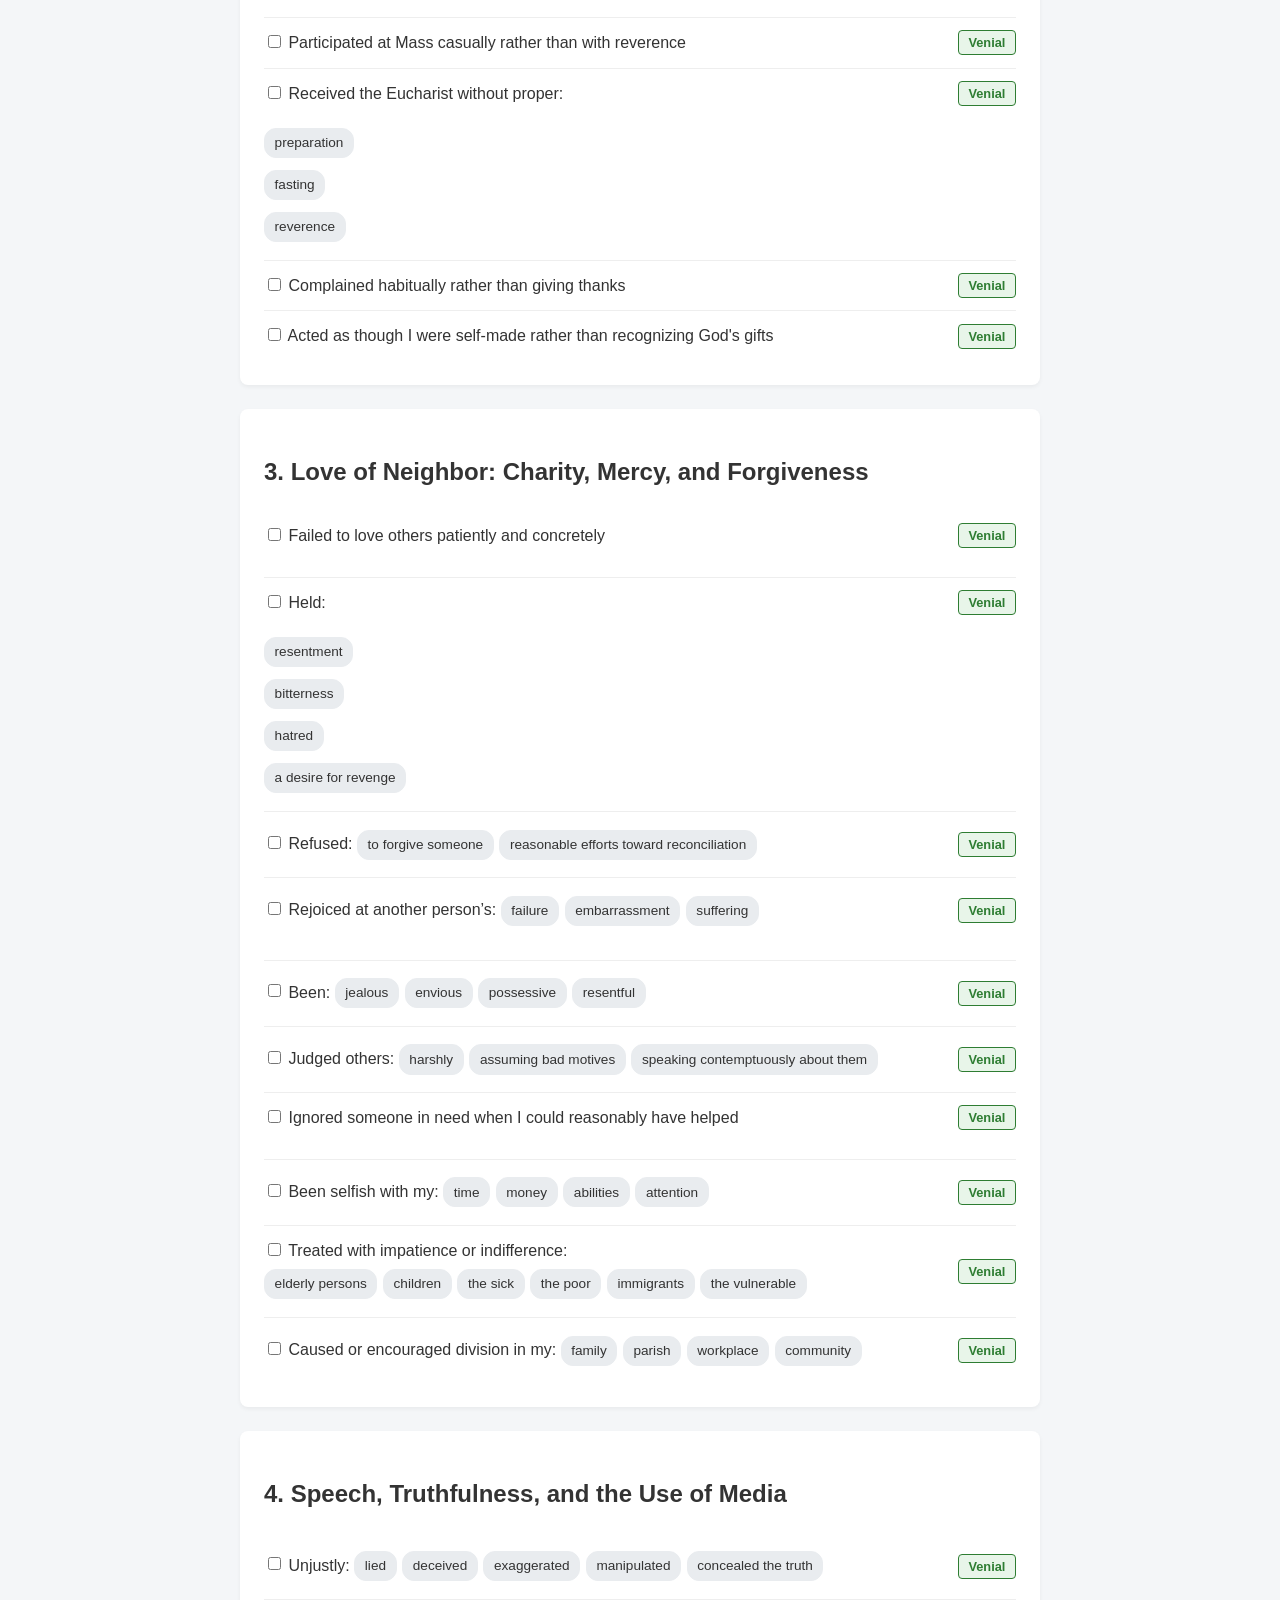
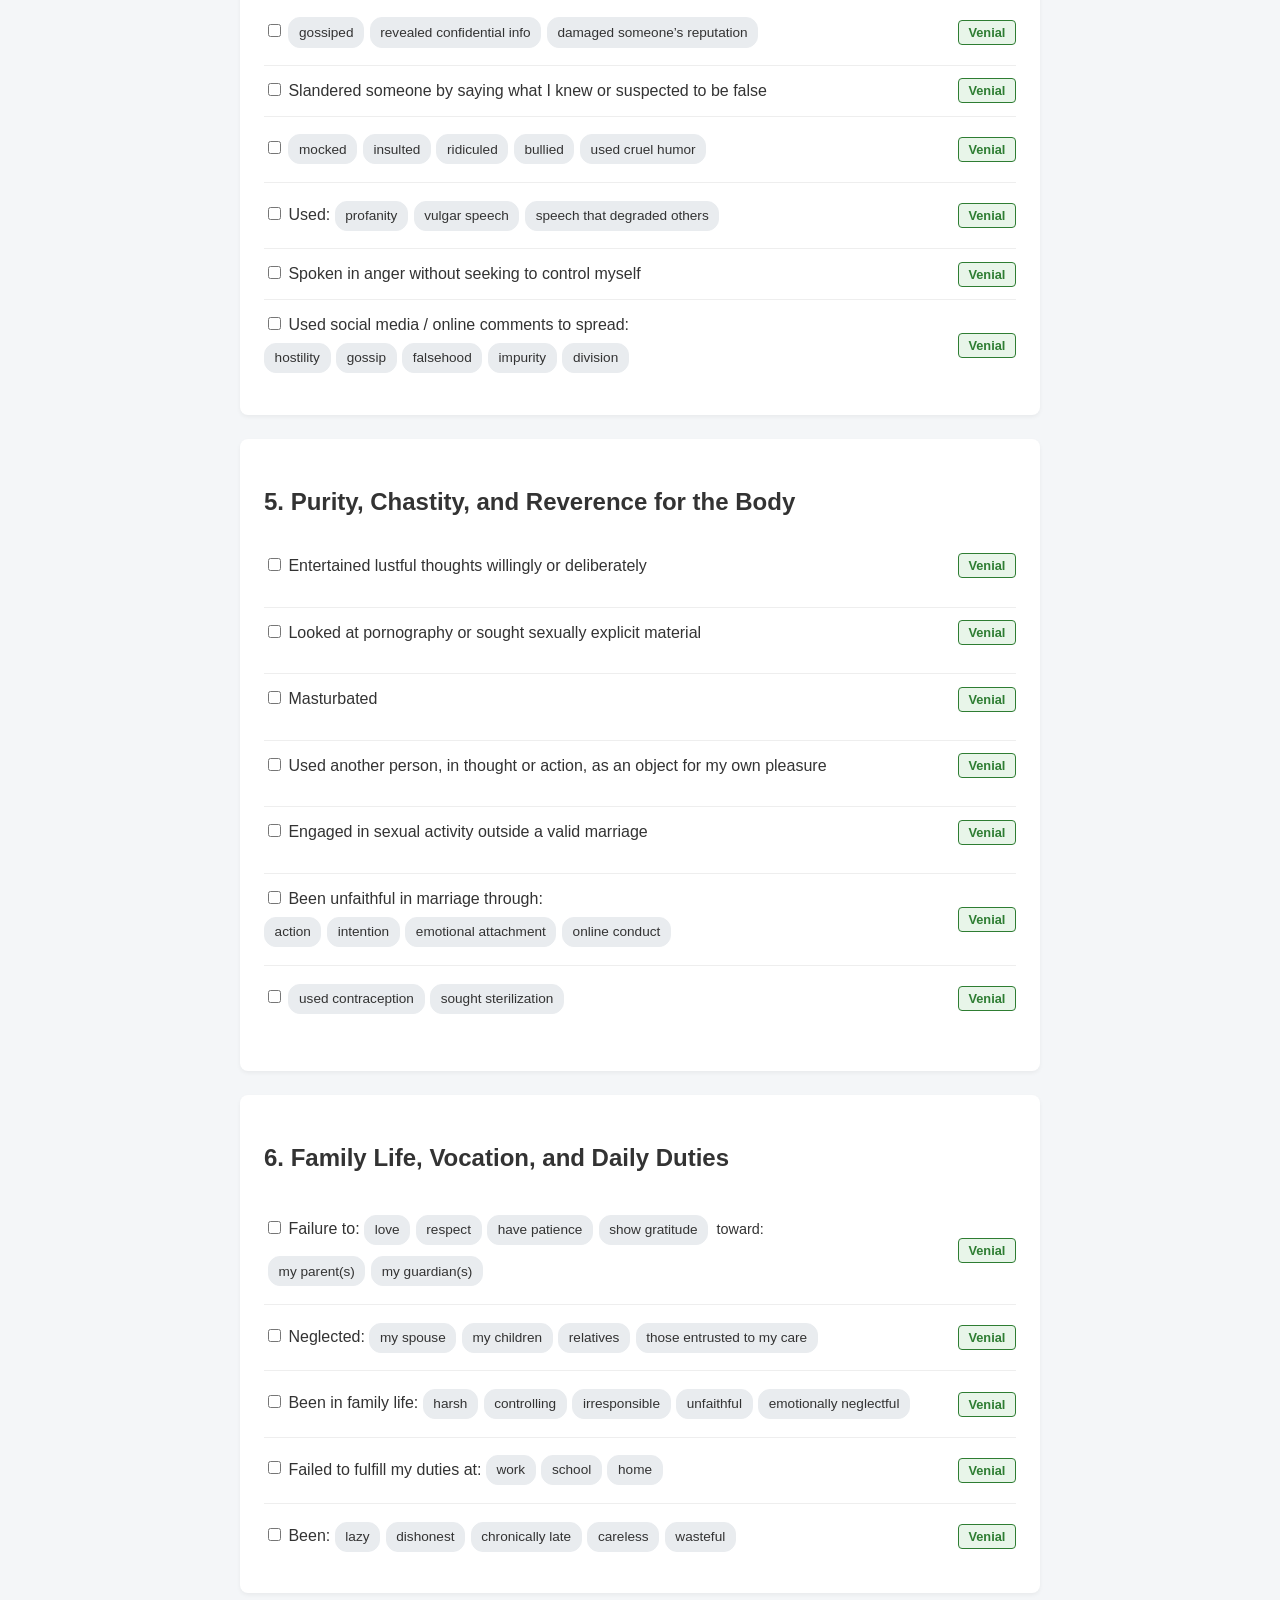
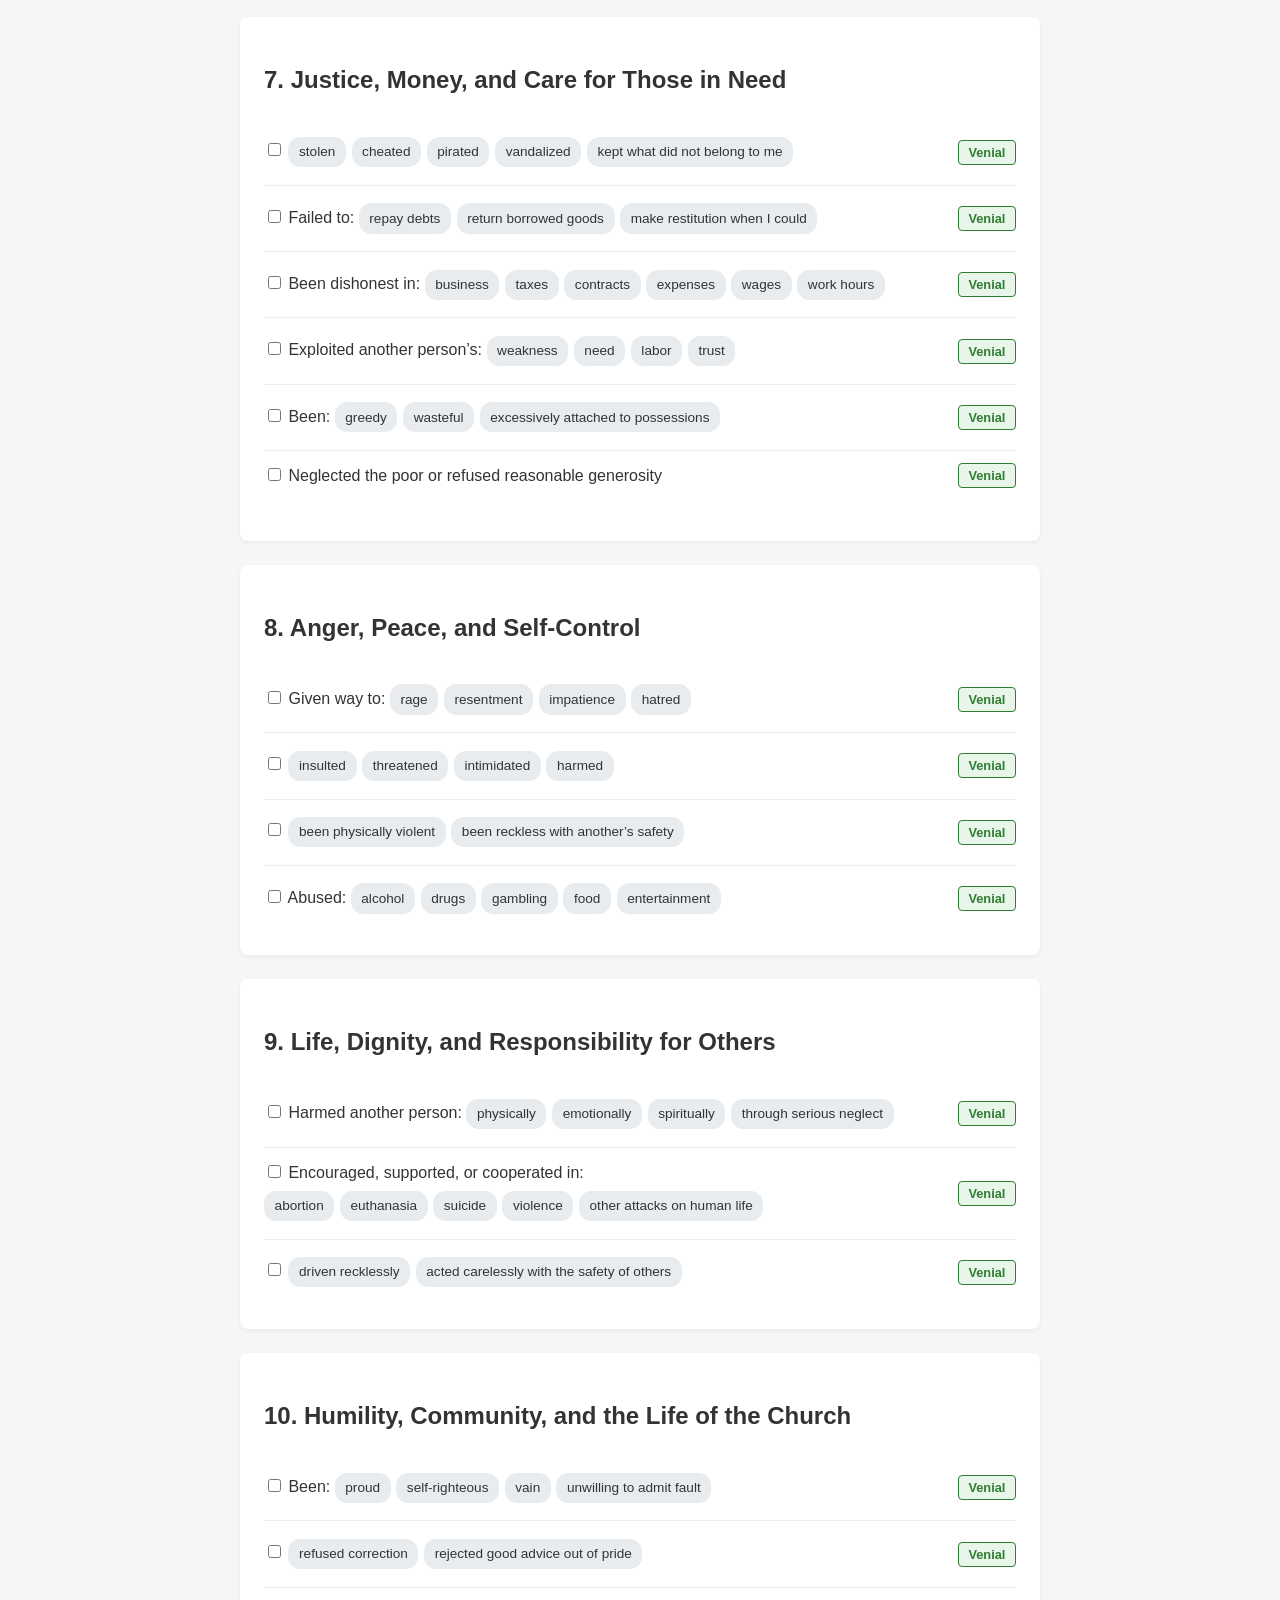
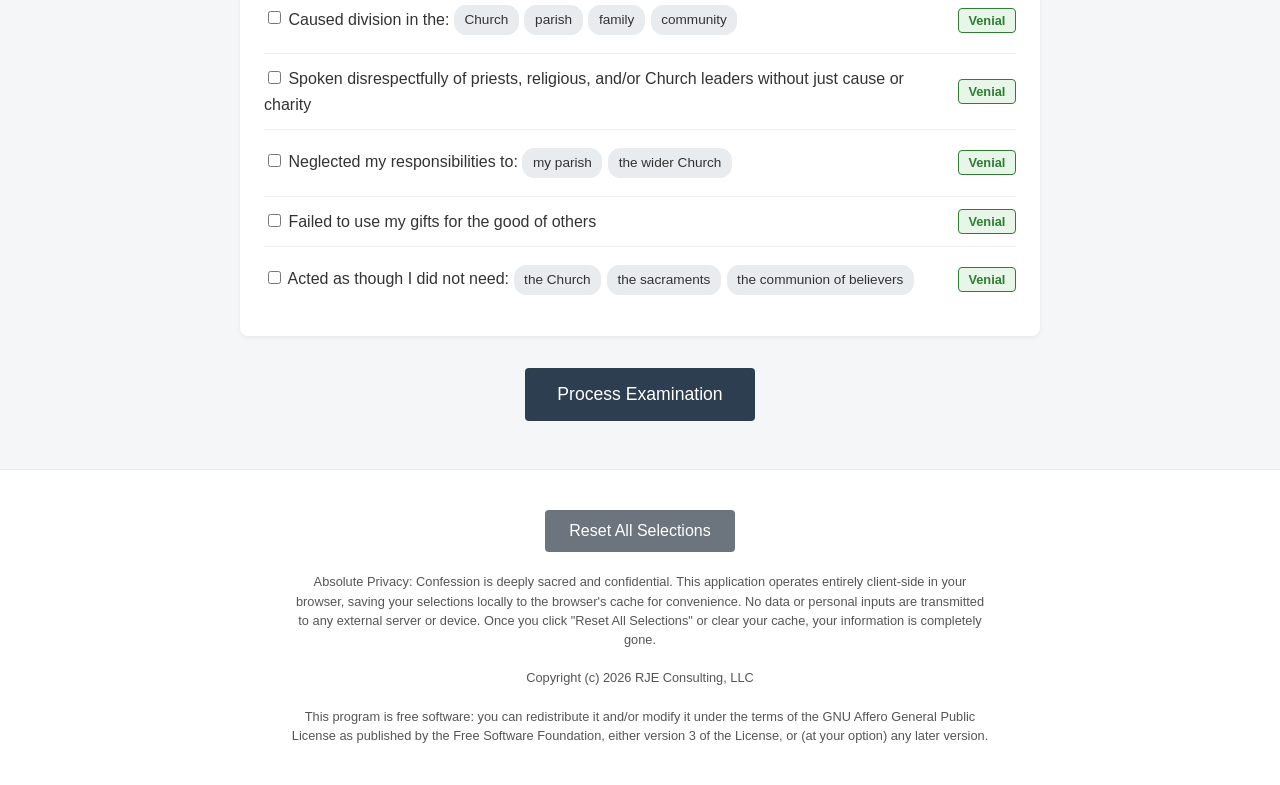
==== commit 8d3c4b79: "Add files via upload" ====
--- a/index.html
+++ b/index.html
@@ -860,12 +860,10 @@
                     <div class="occ-container">Occasions: <input type="number" min="1" value="1" class="occ-input"></div>
                     
                     <div class="expanded-teachings-container" style="margin-top: 0.5rem; width: 100%;">
-                        <div class="teaching-pill-wrapper" id="concrete-love-accordion">
-                            <div class="teaching-expand-box" style="display: none; margin-top: 0.25rem;">
-                                <p style="margin: 0; font-size: 0.9rem; line-height: 1.5;">
-                                    <strong>What is concrete love?</strong> To love someone concretely means moving love out of the realm of abstract feelings, good intentions, or polite sentiments and rooting it in tangible, real-world action&mdash;demonstrated &quot;in deed and in truth&quot; rather than just &quot;in word or speech&quot; (1 John 3:18).
-                                </p>
-                            </div>
+                        <div class="teaching-expand-box" style="display: none; margin-top: 0.25rem;">
+                            <p style="margin: 0; font-size: 0.9rem; line-height: 1.5;">
+                                What is concrete love? To love someone concretely means moving love out of the realm of abstract feelings, good intentions, or polite sentiments and rooting it in tangible, real-world action—demonstrated "in deed and in truth" rather than just "in word or speech" (1 John 3:18).
+                            </p>
                         </div>
                     </div>
                 </div>
@@ -1186,16 +1184,39 @@
                     </div>
                 </div>
 
-                <div class="sin-item-row venial-item" data-default-type="venial" data-row-id="purity-objectified">
-                    <label><input type="checkbox" name="sin" data-statement="used another person, in thought or action, as an object for my own pleasure" data-venial-statement="I used another person, in thought or action, as an object for my own pleasure"> Used another person, in thought or action, as an object for my own pleasure</label>
-                    <button type="button" class="type-toggle-btn venial">Venial</button>
-                    <div class="occ-container">Occasions: <input type="number" min="1" value="1" class="occ-input"></div>
-                </div>
-
-                <div class="sin-item-row venial-item" data-default-type="venial" data-row-id="purity-outside-marriage">
-                    <label><input type="checkbox" name="sin" data-statement="engaged in sexual activity outside a valid marriage" data-venial-statement="I engaged in sexual activity outside a valid marriage"> Engaged in sexual activity outside a valid marriage</label>
-                    <button type="button" class="type-toggle-btn venial">Venial</button>
-                    <div class="occ-container">Occasions: <input type="number" min="1" value="1" class="occ-input"></div>
+                <div class="sin-item-row venial-item expansive-row" data-default-type="venial" data-row-id="purity-objectified">
+                    <div class="main-question-block">
+                        <label><input type="checkbox" name="sin" data-statement="used another person, in thought or action, as an object for my own pleasure" data-venial-statement="I used another person, in thought or action, as an object for my own pleasure"> Used another person, in thought or action, as an object for my own pleasure</label>
+                    </div>
+                    <button type="button" class="type-toggle-btn venial">Venial</button>
+                    <div class="occ-container">Occasions: <input type="number" min="1" value="1" class="occ-input"></div>
+
+                    <div class="expanded-teachings-container" style="margin-top: 0.5rem; width: 100%;">
+                        <div class="teaching-expand-box" style="display: none; margin-top: 0.25rem;">
+                            <p style="margin: 0; font-size: 0.9rem; line-height: 1.5;">
+                                Pope Saint John Paul II taught that the human body and sexuality are designed for a "sincere gift of self," meaning true love can only be found in the total, free, faithful, and fruitful communion of persons. In contrast, treating another person as an object for one's own pleasure—whether through internal lustful thoughts or external acts—violates the fundamental personalist norm. This utilitarian mindset turns a person into a mere instrument for self-gratification rather than recognizing them as an individual made in the image of God. To heal from this internal fragmentation and the sin of objectification, John Paul II championed the Sacrament of Reconciliation as an essential encounter with Christ the Merciful Physician. Confession acts as a restorative bath that lifts the burden of guilt, heals spiritual wounds, and infuses the soul with supernatural grace. Through regular sacramental practice and the cultivation of chastity, individuals receive the specific strength needed to reorder their desires and embrace authentic, self-giving love. <a href="endnote.html#note-22" id="ref-22"><sup>22</sup></a>
+                            </p>
+                        </div>
+                    </div>
+                </div>
+
+                <div class="sin-item-row venial-item expansive-row" data-default-type="venial" data-row-id="purity-outside-marriage">
+                    <div class="main-question-block">
+                        <label><input type="checkbox" name="sin" data-statement="engaged in sexual activity outside a valid marriage" data-venial-statement="I engaged in sexual activity outside a valid marriage"> Engaged in sexual activity outside a valid marriage</label>
+                    </div>
+                    <button type="button" class="type-toggle-btn venial">Venial</button>
+                    <div class="occ-container">Occasions: <input type="number" min="1" value="1" class="occ-input"></div>
+
+                    <div class="expanded-teachings-container" style="margin-top: 0.5rem; width: 100%;">
+                        <div class="teaching-expand-box" style="display: none; margin-top: 0.25rem;">
+                            <p style="margin: 0; font-size: 0.9rem; line-height: 1.5; margin-bottom: 0.75rem;">
+                                Saint Josemaría Escrivá taught traditional Catholic morality regarding human sexuality, maintaining that sexual activity is a sacred gift intended exclusively for the framework of Holy Matrimony. For unmarried individuals, he called for complete continence, viewing this restraint not as a gloomy or oppressive restriction, but as a joyful affirmation of human dignity and spiritual freedom. He taught that purity is a &quot;triumphal crown&quot; achieved through noble motives and love for God, transforming self-mastery into a source of inner strength.
+                            </p>
+                            <p style="margin: 0; font-size: 0.9rem; line-height: 1.5;">
+                                Escrivá emphasized that guarding one's thoughts and actions is essential for maintaining a clean heart and treating the body as a temple of the Holy Spirit. Acknowledging fallen human nature, he spoke candidly about the spiritual combat required to remain chaste, describing purity as a flower that blooms among thorns. Consequently, he advocated for constant vigilance, humility, the avoidance of near occasions of sin, and the regular reception of the sacraments to sustain a life of virtue. <a href="endnote.html#note-21" id="ref-21"><sup>21</sup></a>
+                            </p>
+                        </div>
+                    </div>
                 </div>
 
                 <div class="sin-item-row venial-item" data-default-type="venial" data-row-id="purity-unfaithful-marriage">
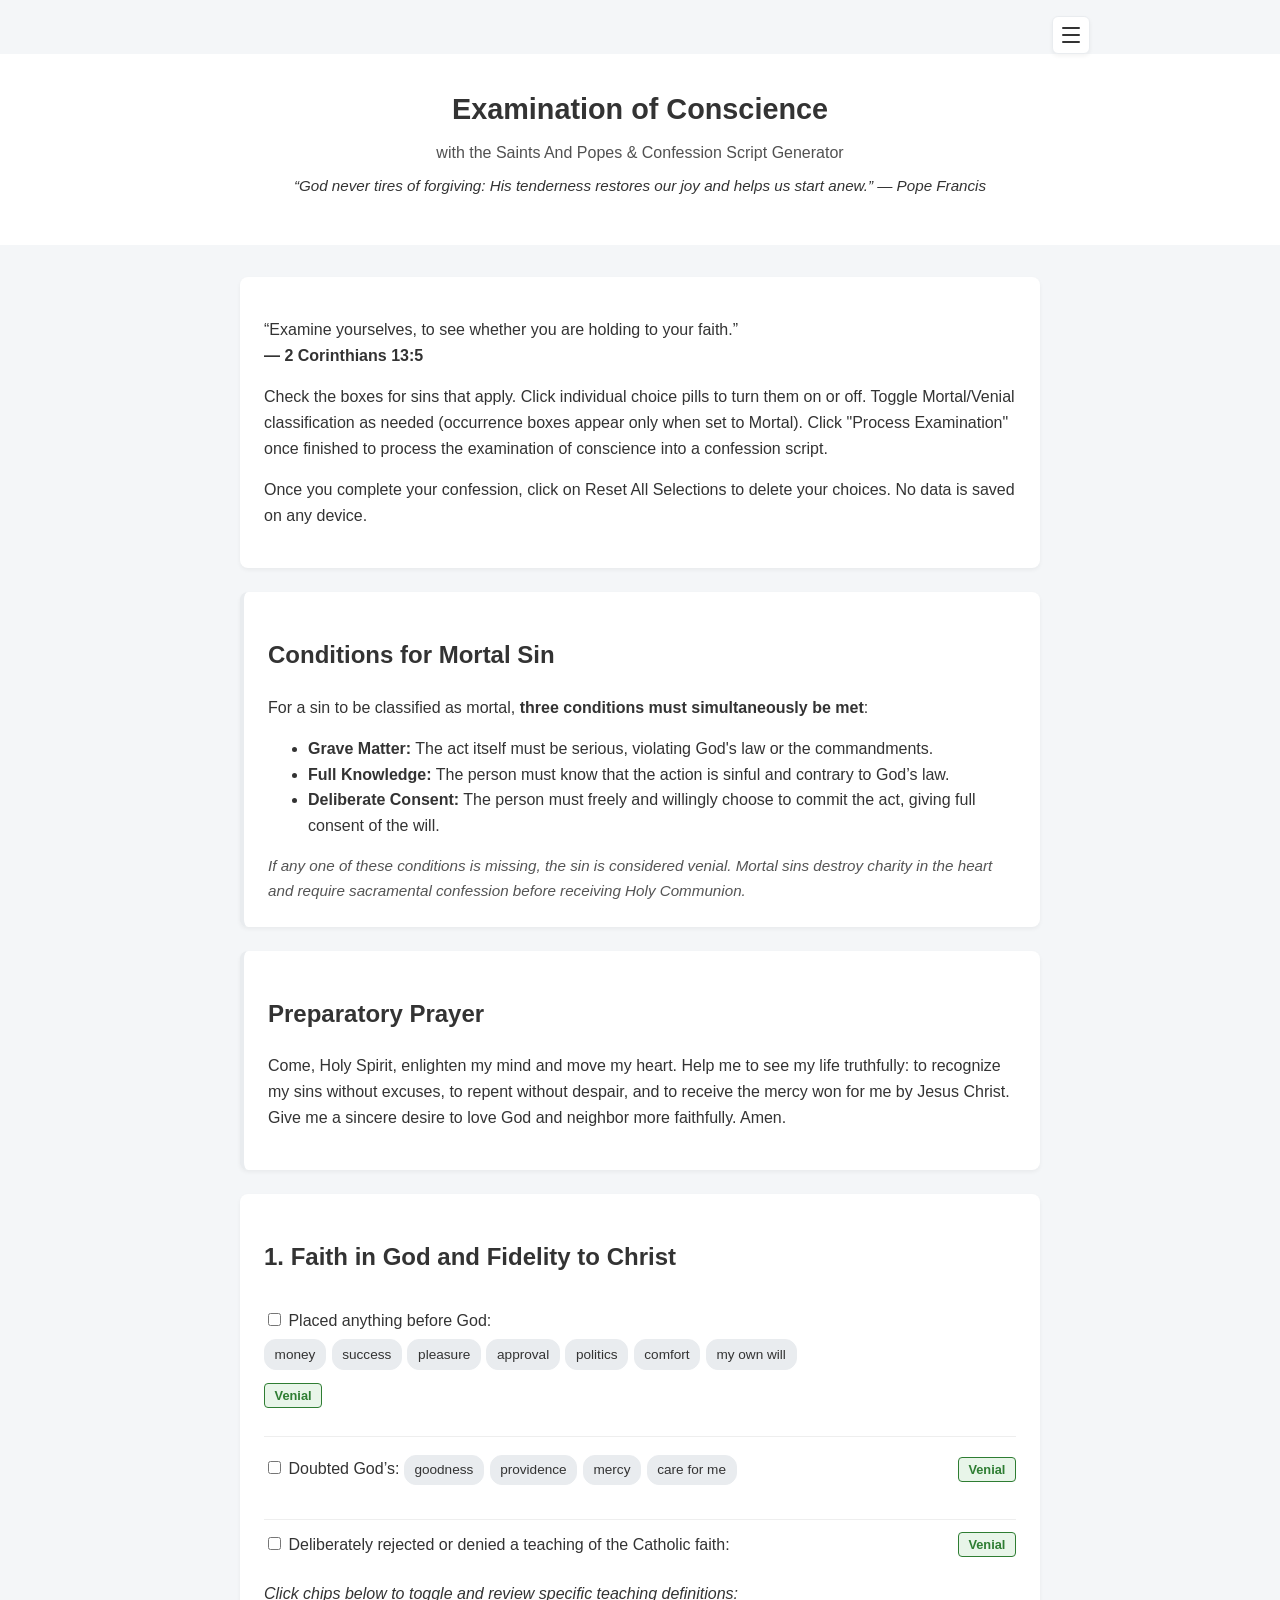
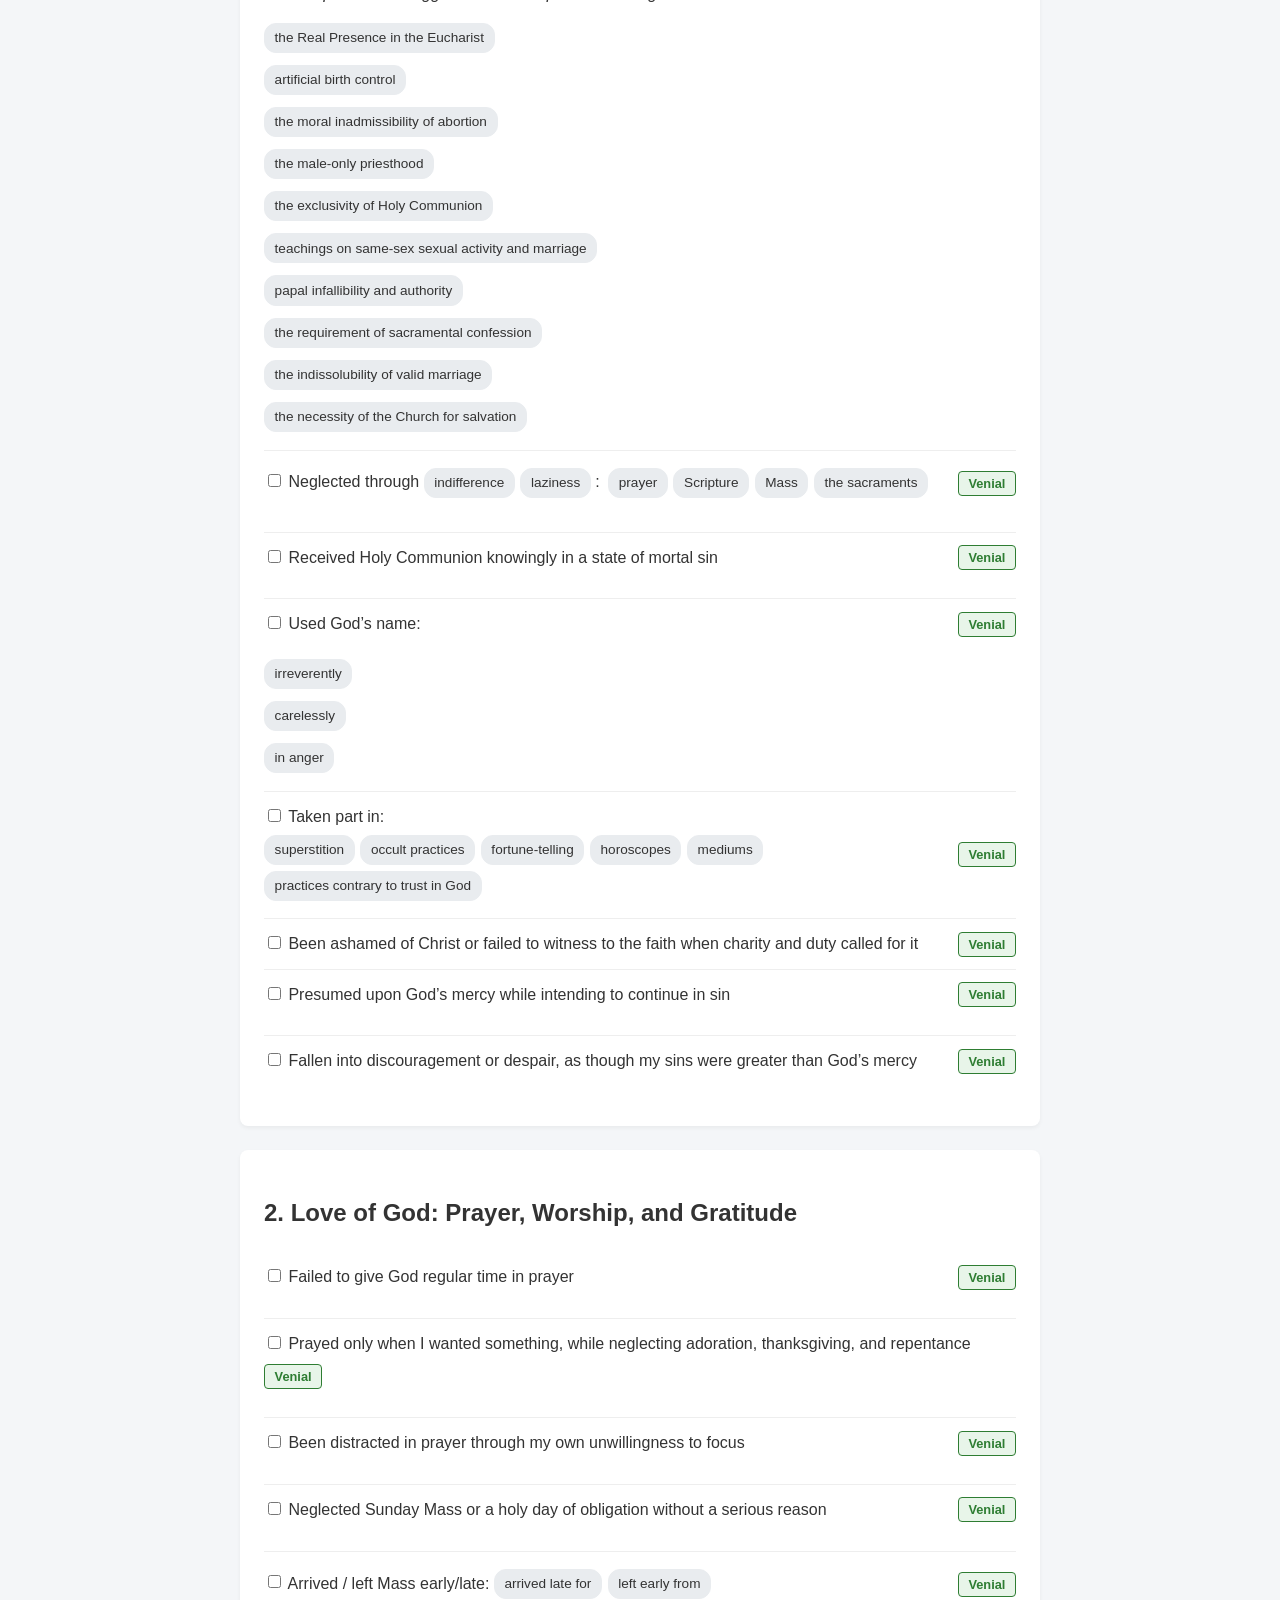
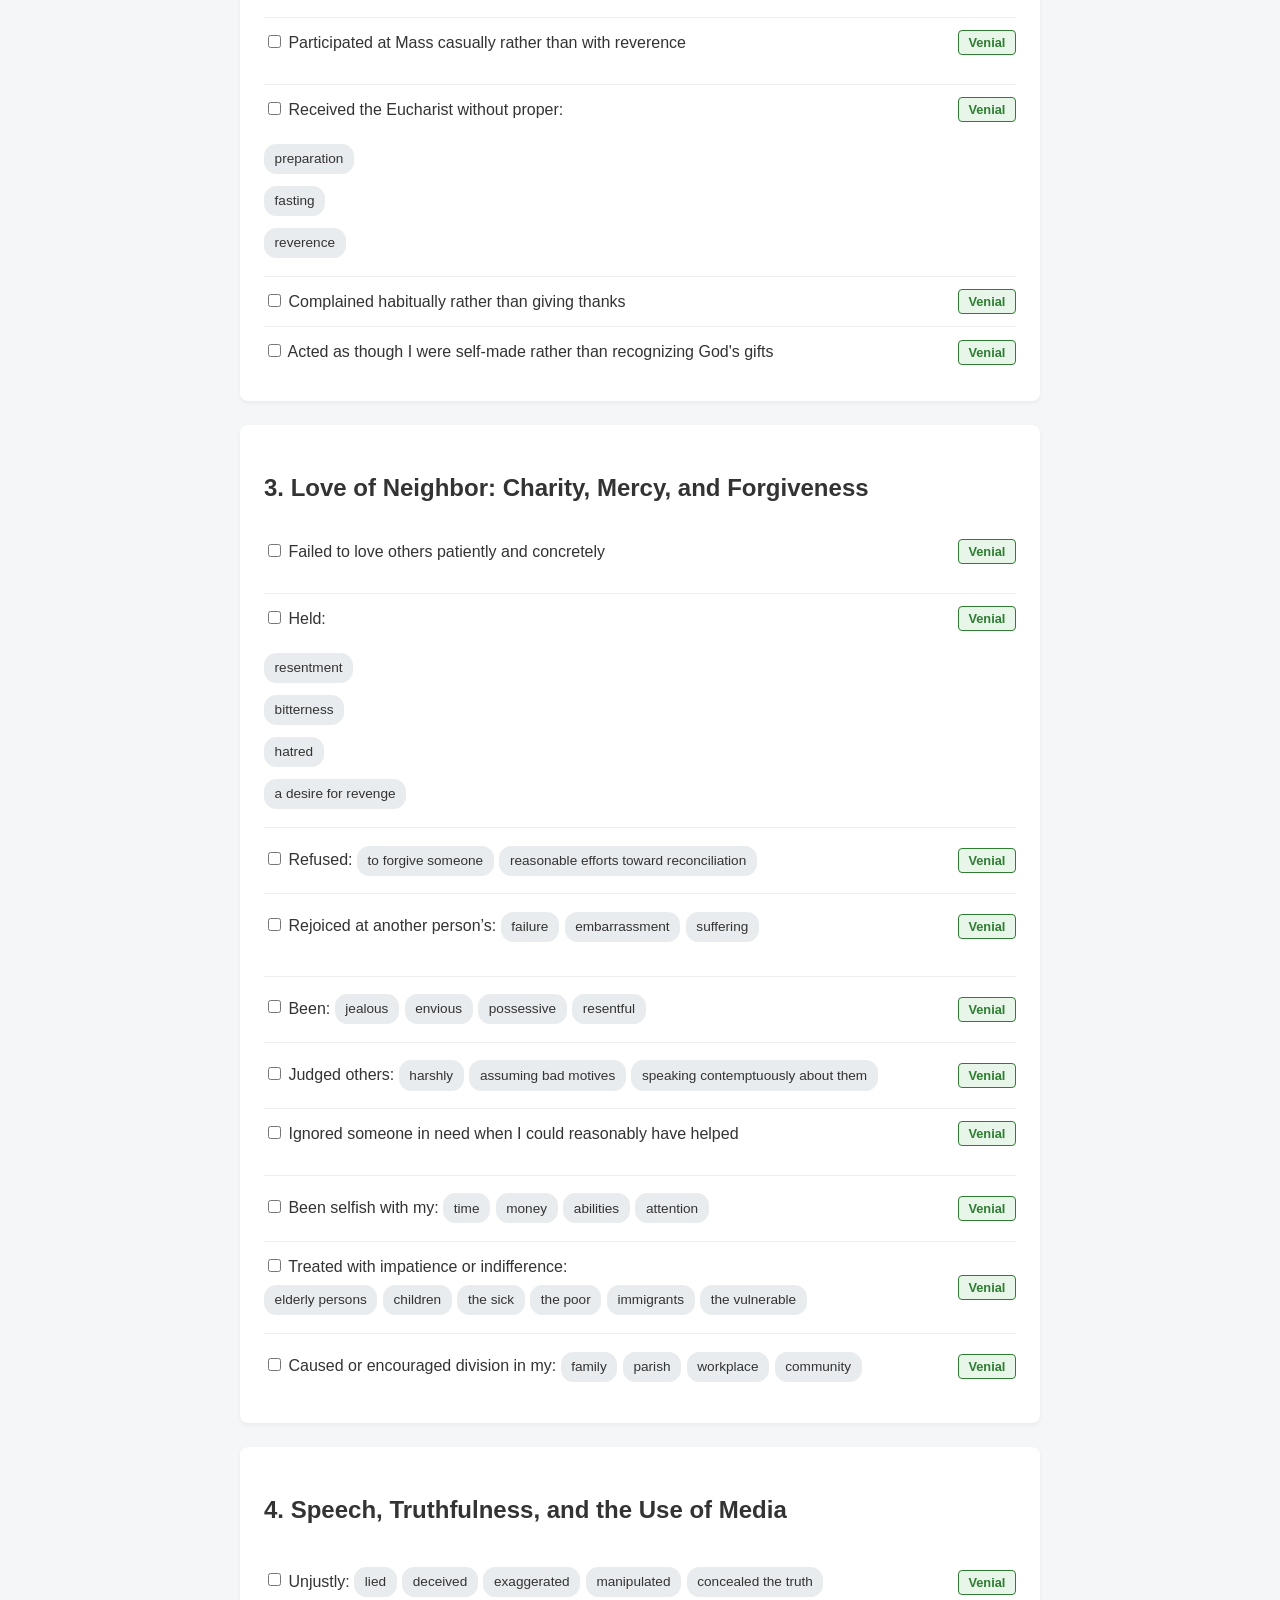
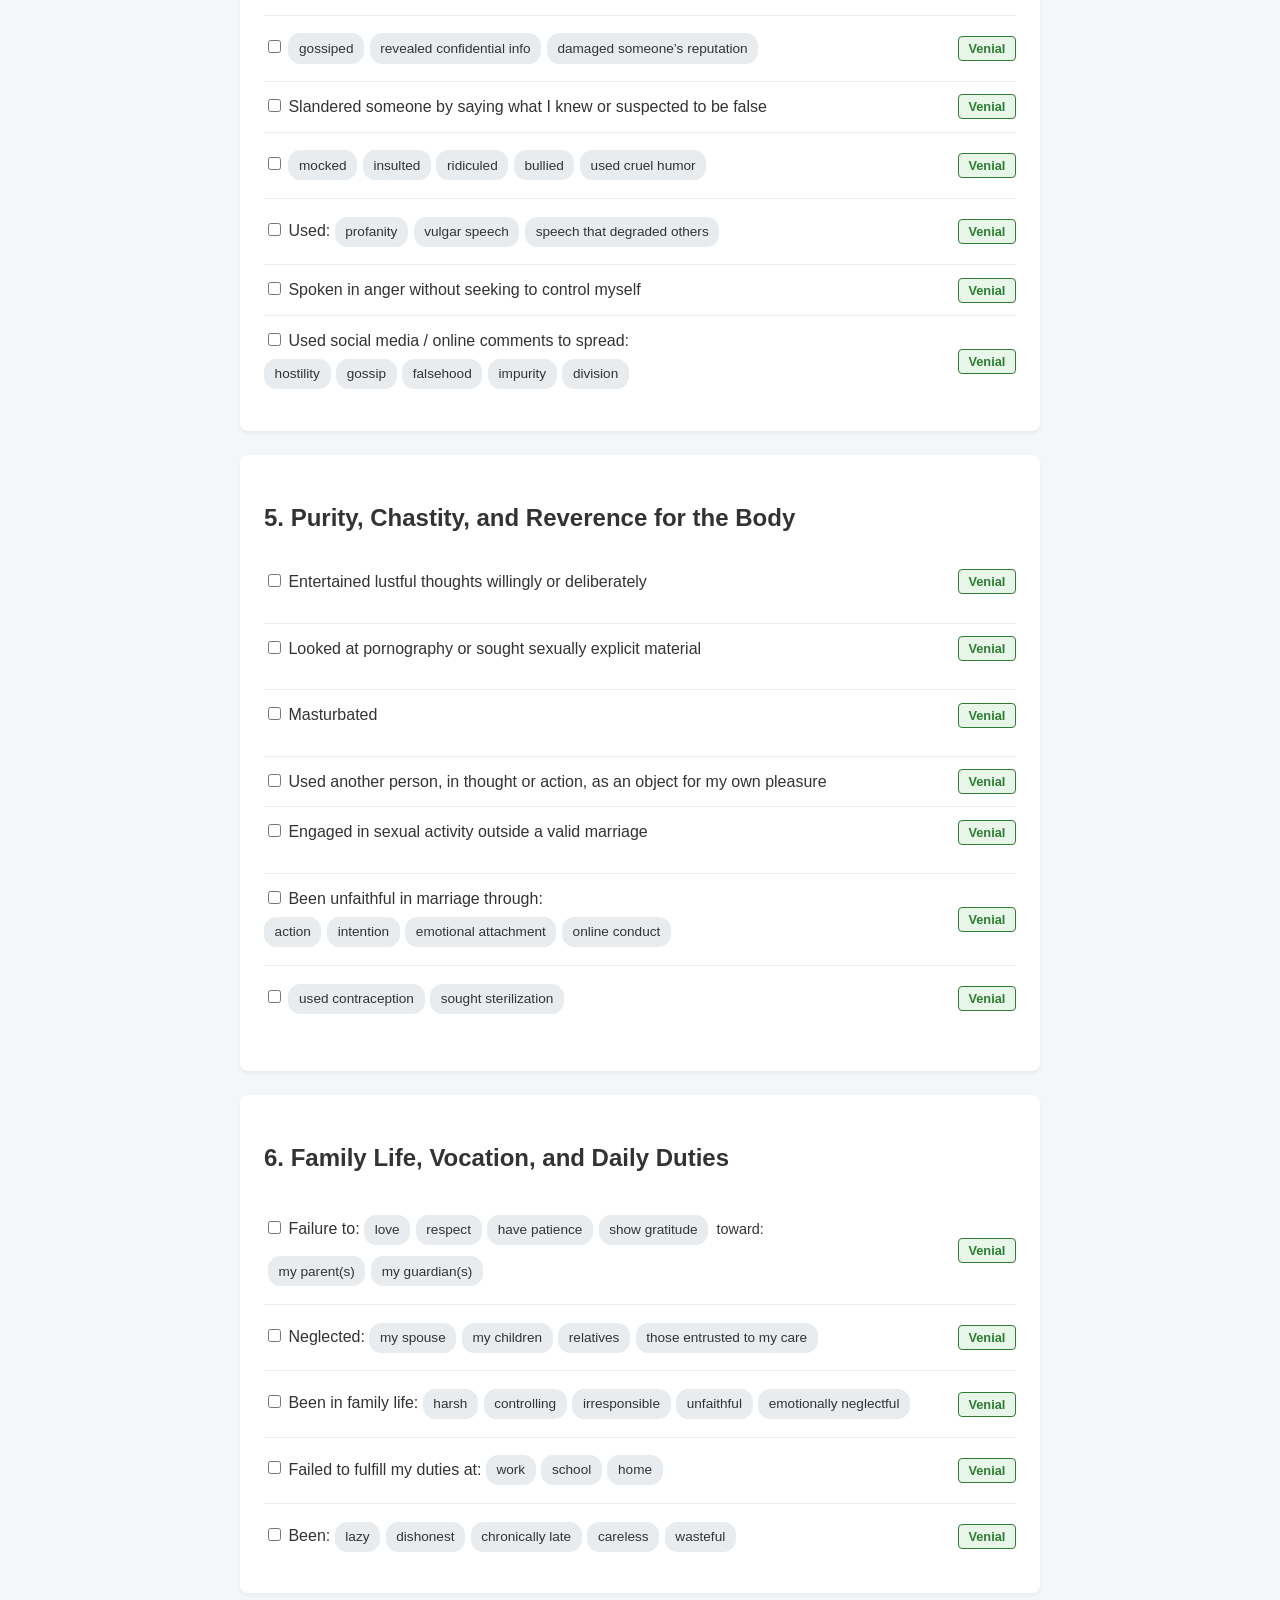
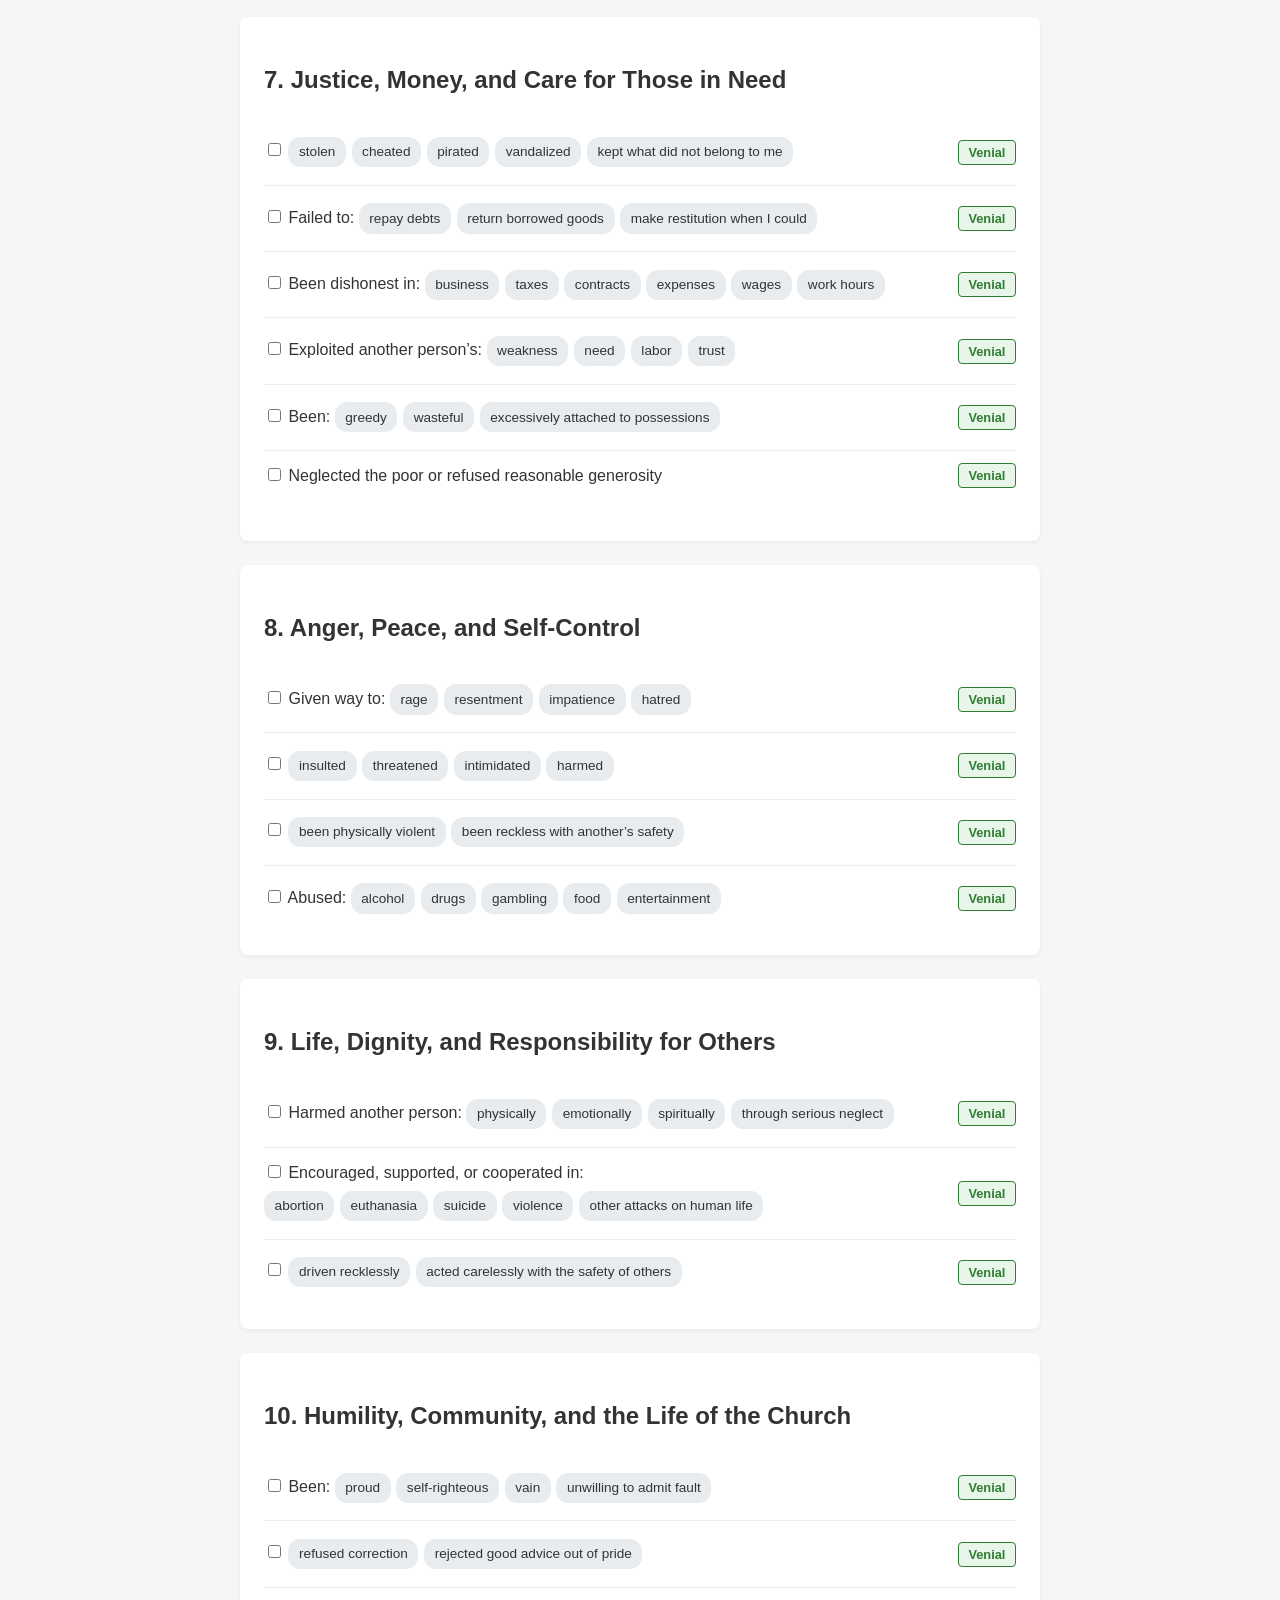
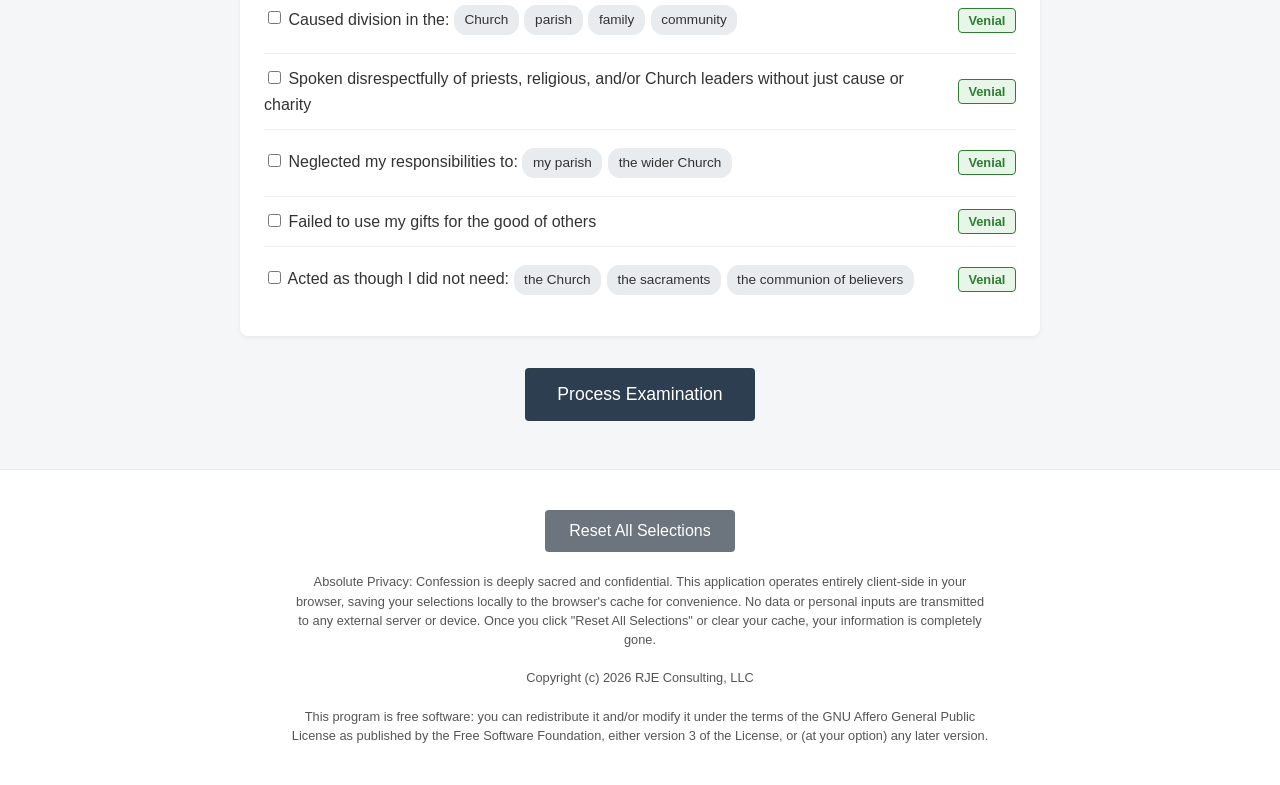
==== commit ebb33ac7: "Add files via upload" ====
--- a/index.html
+++ b/index.html
@@ -781,10 +781,23 @@
                     <div class="occ-container">Occasions: <input type="number" min="1" value="1" class="occ-input"></div>
                 </div>
 
-                <div class="sin-item-row venial-item" data-default-type="venial" data-row-id="god-casual-mass">
-                    <label><input type="checkbox" name="sin" data-statement="participated at Mass casually rather than with reverence" data-venial-statement="I participated at Mass casually rather than with reverence"> Participated at Mass casually rather than with reverence</label>
-                    <button type="button" class="type-toggle-btn venial">Venial</button>
-                    <div class="occ-container">Occasions: <input type="number" min="1" value="1" class="occ-input"></div>
+                <div class="sin-item-row venial-item expansive-row" data-default-type="venial" data-row-id="god-casual-mass">
+                    <div class="main-question-block">
+                        <label><input type="checkbox" name="sin" data-statement="participated at Mass casually rather than with reverence" data-venial-statement="I participated at Mass casually rather than with reverence"> Participated at Mass casually rather than with reverence</label>
+                    </div>
+                    <button type="button" class="type-toggle-btn venial">Venial</button>
+                    <div class="occ-container">Occasions: <input type="number" min="1" value="1" class="occ-input"></div>
+
+                    <div class="expanded-teachings-container" style="margin-top: 0.5rem; width: 100%;">
+                        <div class="teaching-expand-box" style="display: none; margin-top: 0.25rem;">
+                            <p style="margin: 0; font-size: 0.9rem; line-height: 1.5; margin-bottom: 0.75rem;">
+                                Saint Teresa of Ávila viewed the Mass and the Eucharist not as routine obligations to be approached casually, but as sacred, intimate encounters with the living God that demand profound interior reverence, focus, and a heart stripped of worldly distractions. She lamented that treating such holy mysteries with superficial indifference is a sign of a disordered, self-reliant soul, warning instead that believers must approach the altar with deep humility, awe, and a burning desire for divine communion.
+                            </p>
+                            <p style="margin: 0; font-size: 0.9rem; line-height: 1.5;">
+                                To remedy this coldness and restore proper reverence, Teresa frequently emphasized the necessity of the Sacrament of Confession. She taught that slipping into habitual indifference or treating sacred worship carelessly springs from spiritual pride and unconfessed faults that cloud the interior castle. By turning humbly to the confessional, the soul is cleansed of self-absorption, healed of spiritual paralysis, and re-enlivened with the grace necessary to participate in the Holy Sacrifice of the Mass with a truly prepared and fervent heart. <a href="endnote.html#note-22" id="ref-22"><sup>22</sup></a>
+                            </p>
+                        </div>
+                    </div>
                 </div>
 
                 <!-- Expanded Teaching Section for Eucharist Preparation / Reverence -->
@@ -860,10 +873,12 @@
                     <div class="occ-container">Occasions: <input type="number" min="1" value="1" class="occ-input"></div>
                     
                     <div class="expanded-teachings-container" style="margin-top: 0.5rem; width: 100%;">
-                        <div class="teaching-expand-box" style="display: none; margin-top: 0.25rem;">
-                            <p style="margin: 0; font-size: 0.9rem; line-height: 1.5;">
-                                What is concrete love? To love someone concretely means moving love out of the realm of abstract feelings, good intentions, or polite sentiments and rooting it in tangible, real-world action—demonstrated "in deed and in truth" rather than just "in word or speech" (1 John 3:18).
-                            </p>
+                        <div class="teaching-pill-wrapper" id="concrete-love-accordion">
+                            <div class="teaching-expand-box" style="display: none; margin-top: 0.25rem;">
+                                <p style="margin: 0; font-size: 0.9rem; line-height: 1.5;">
+                                    <strong>What is concrete love?</strong> To love someone concretely means moving love out of the realm of abstract feelings, good intentions, or polite sentiments and rooting it in tangible, real-world action&mdash;demonstrated &quot;in deed and in truth&quot; rather than just &quot;in word or speech&quot; (1 John 3:18).
+                                </p>
+                            </div>
                         </div>
                     </div>
                 </div>
@@ -920,7 +935,7 @@
                                 </div>
                                 <div class="teaching-expand-box" style="display: none; margin-top: 0.25rem;">
                                     <p style="margin: 0; font-size: 0.9rem; line-height: 1.5;">
-                                        Vengeance belongs to God alone; seeking personal payback usurps divine justice and locks the heart in malice.
+                                        Vengeance belongs to God alone; seeking personal patronizing usurps divine justice and locks the heart in malice.
                                     </p>
                                 </div>
                             </div>
@@ -1184,20 +1199,10 @@
                     </div>
                 </div>
 
-                <div class="sin-item-row venial-item expansive-row" data-default-type="venial" data-row-id="purity-objectified">
-                    <div class="main-question-block">
-                        <label><input type="checkbox" name="sin" data-statement="used another person, in thought or action, as an object for my own pleasure" data-venial-statement="I used another person, in thought or action, as an object for my own pleasure"> Used another person, in thought or action, as an object for my own pleasure</label>
-                    </div>
-                    <button type="button" class="type-toggle-btn venial">Venial</button>
-                    <div class="occ-container">Occasions: <input type="number" min="1" value="1" class="occ-input"></div>
-
-                    <div class="expanded-teachings-container" style="margin-top: 0.5rem; width: 100%;">
-                        <div class="teaching-expand-box" style="display: none; margin-top: 0.25rem;">
-                            <p style="margin: 0; font-size: 0.9rem; line-height: 1.5;">
-                                Pope Saint John Paul II taught that the human body and sexuality are designed for a "sincere gift of self," meaning true love can only be found in the total, free, faithful, and fruitful communion of persons. In contrast, treating another person as an object for one's own pleasure—whether through internal lustful thoughts or external acts—violates the fundamental personalist norm. This utilitarian mindset turns a person into a mere instrument for self-gratification rather than recognizing them as an individual made in the image of God. To heal from this internal fragmentation and the sin of objectification, John Paul II championed the Sacrament of Reconciliation as an essential encounter with Christ the Merciful Physician. Confession acts as a restorative bath that lifts the burden of guilt, heals spiritual wounds, and infuses the soul with supernatural grace. Through regular sacramental practice and the cultivation of chastity, individuals receive the specific strength needed to reorder their desires and embrace authentic, self-giving love. <a href="endnote.html#note-22" id="ref-22"><sup>22</sup></a>
-                            </p>
-                        </div>
-                    </div>
+                <div class="sin-item-row venial-item" data-default-type="venial" data-row-id="purity-objectified">
+                    <label><input type="checkbox" name="sin" data-statement="used another person, in thought or action, as an object for my own pleasure" data-venial-statement="I used another person, in thought or action, as an object for my own pleasure"> Used another person, in thought or action, as an object for my own pleasure</label>
+                    <button type="button" class="type-toggle-btn venial">Venial</button>
+                    <div class="occ-container">Occasions: <input type="number" min="1" value="1" class="occ-input"></div>
                 </div>
 
                 <div class="sin-item-row venial-item expansive-row" data-default-type="venial" data-row-id="purity-outside-marriage">
